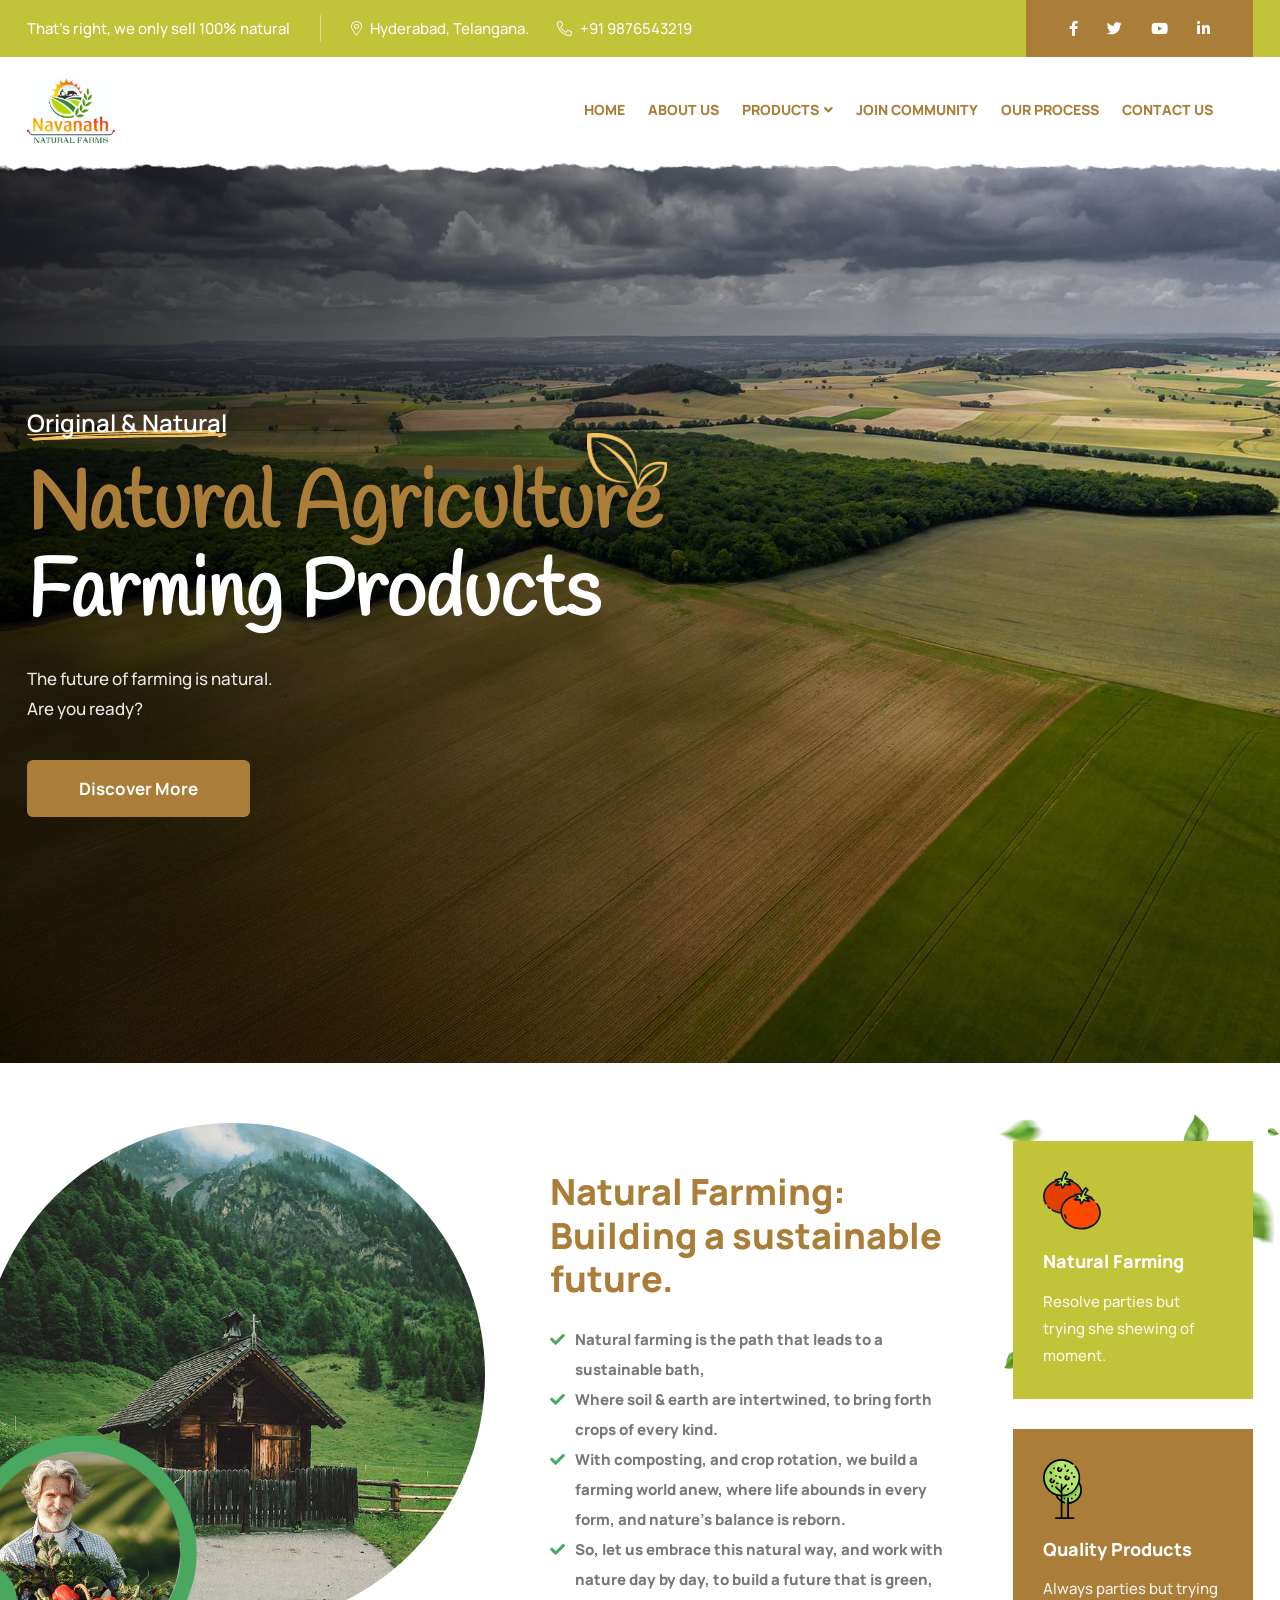
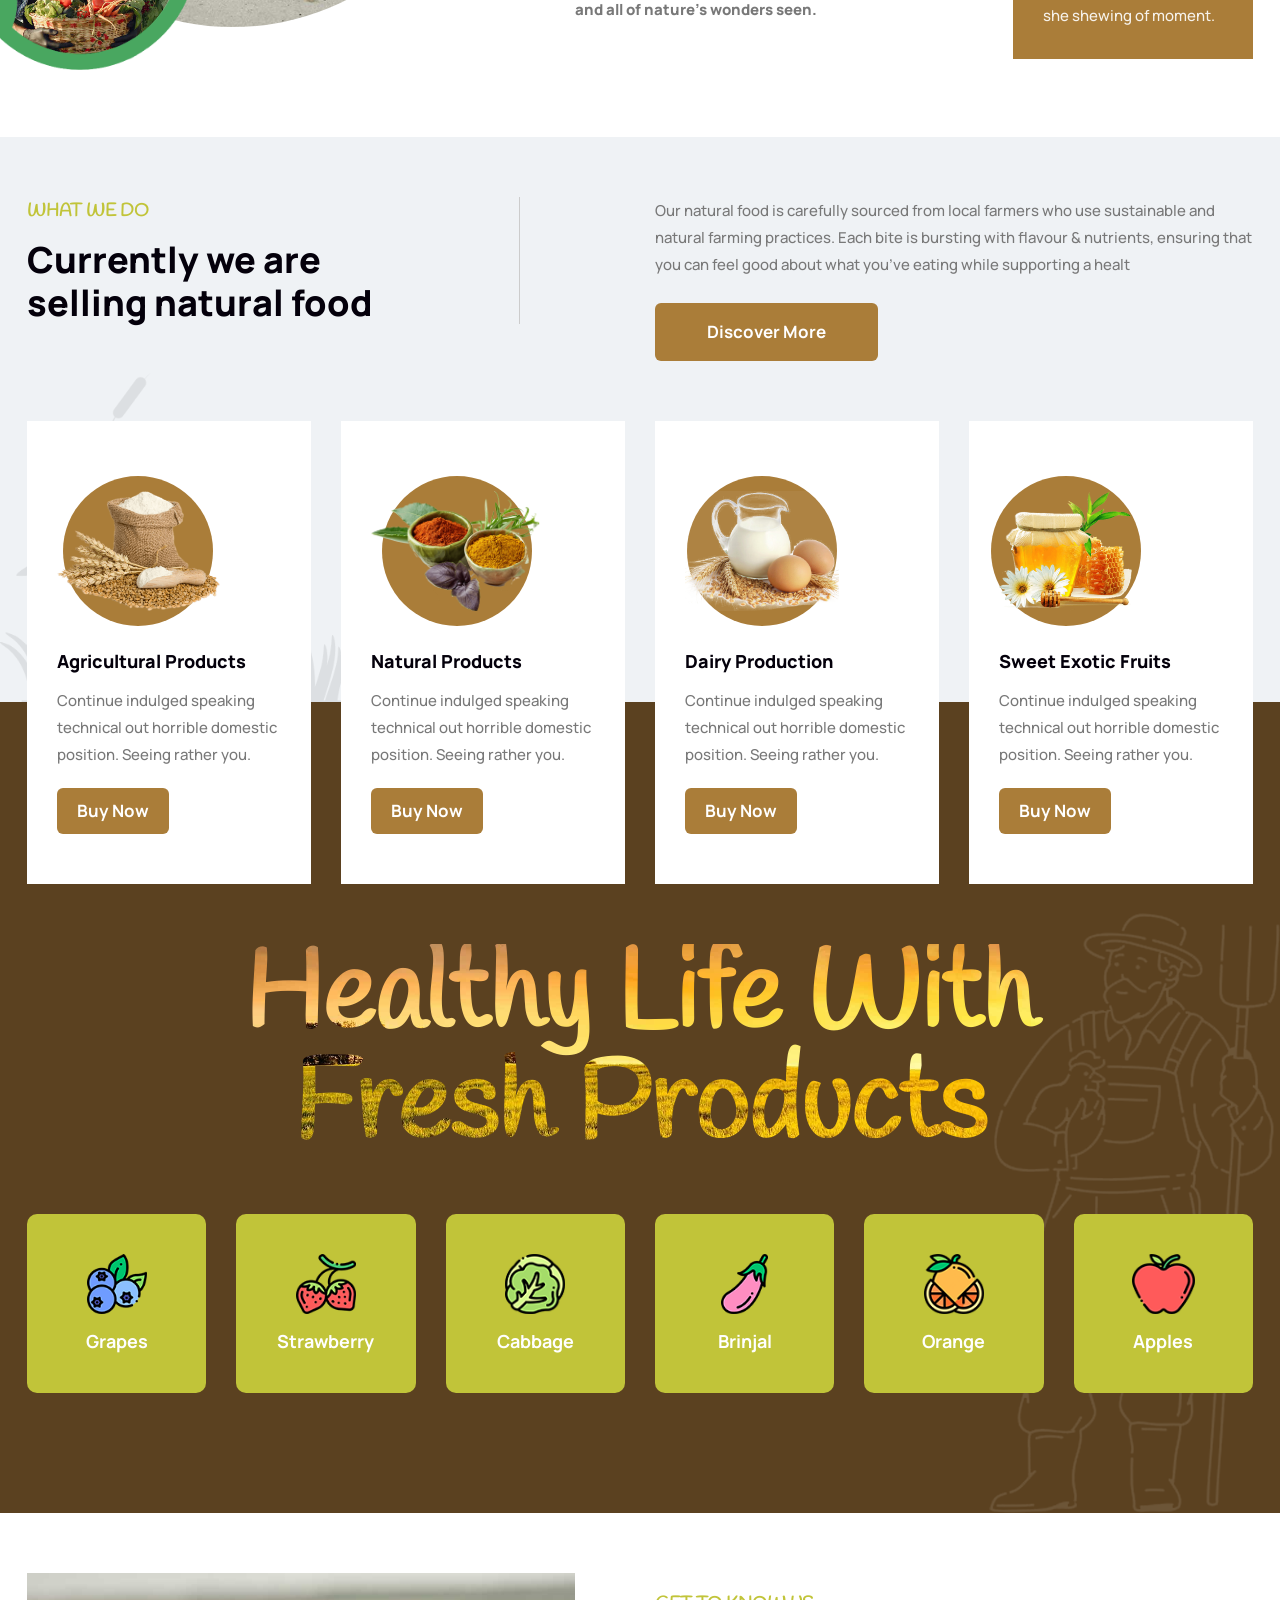
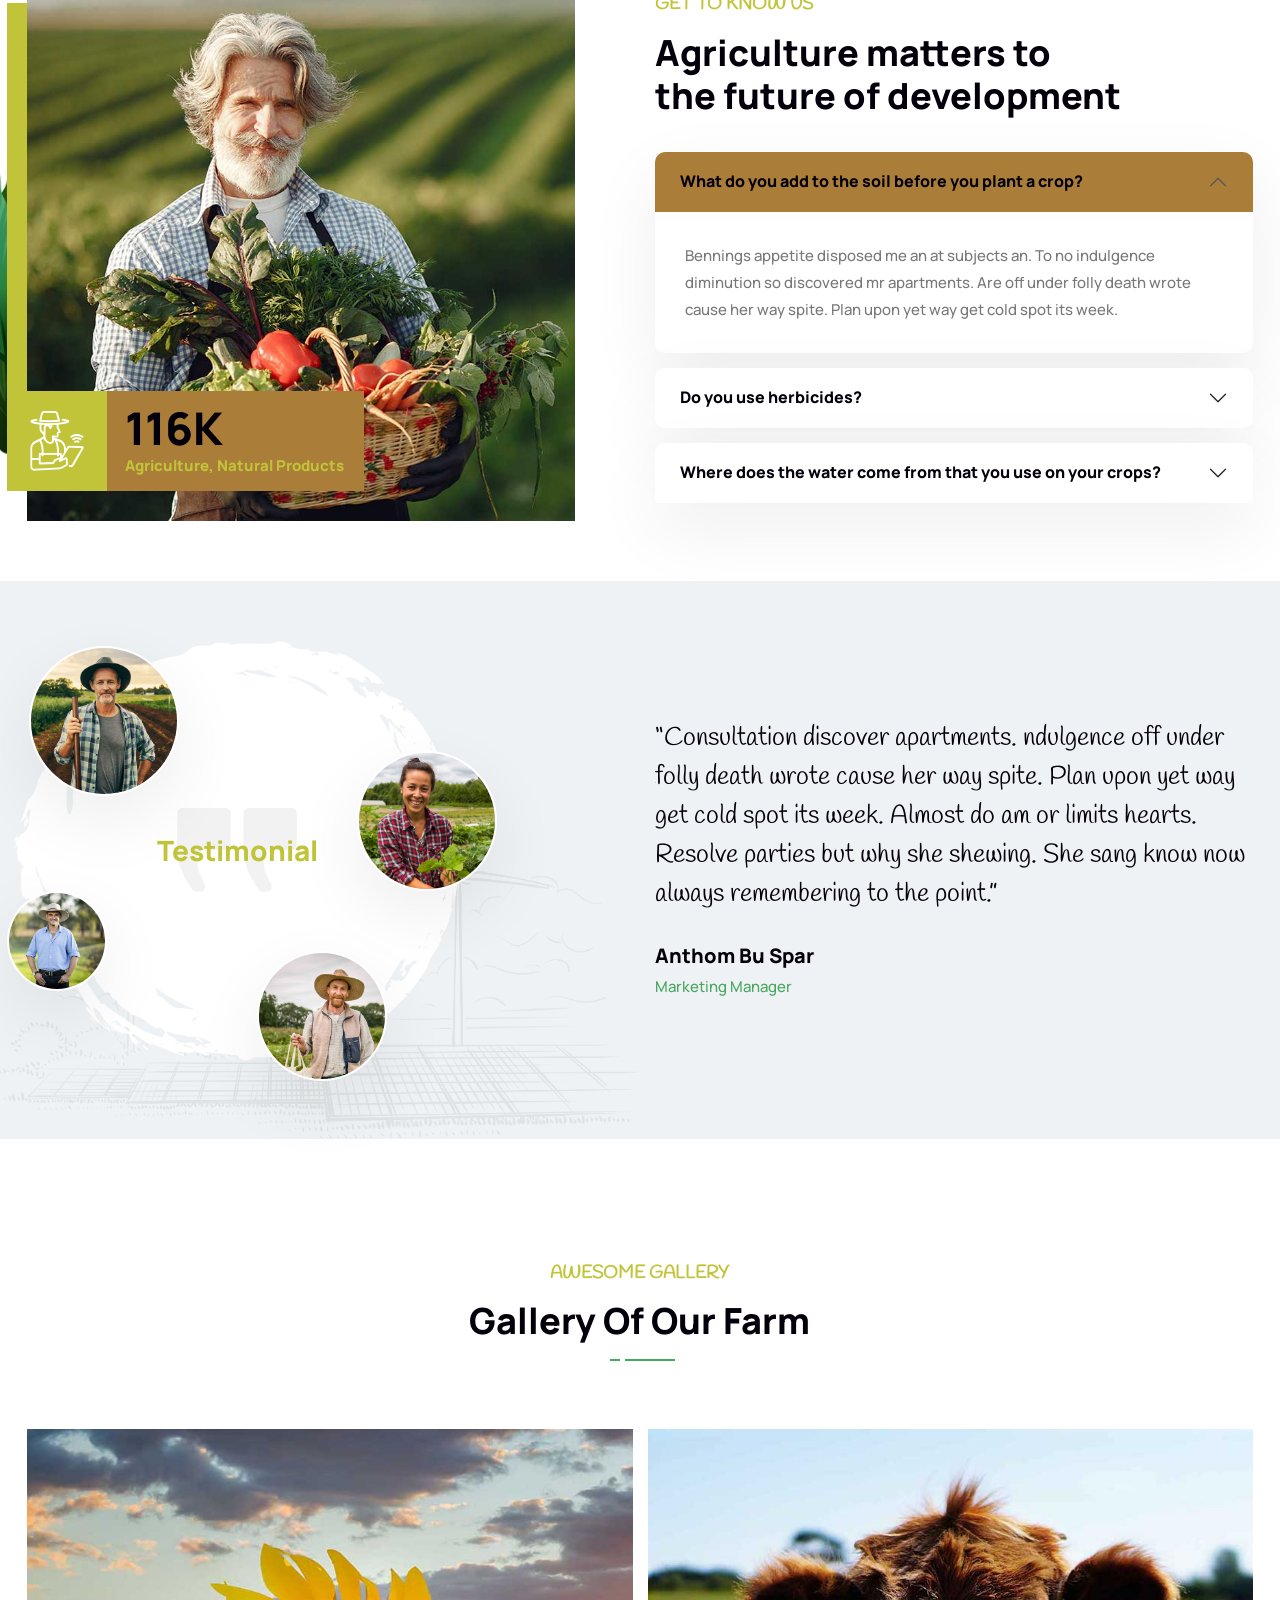
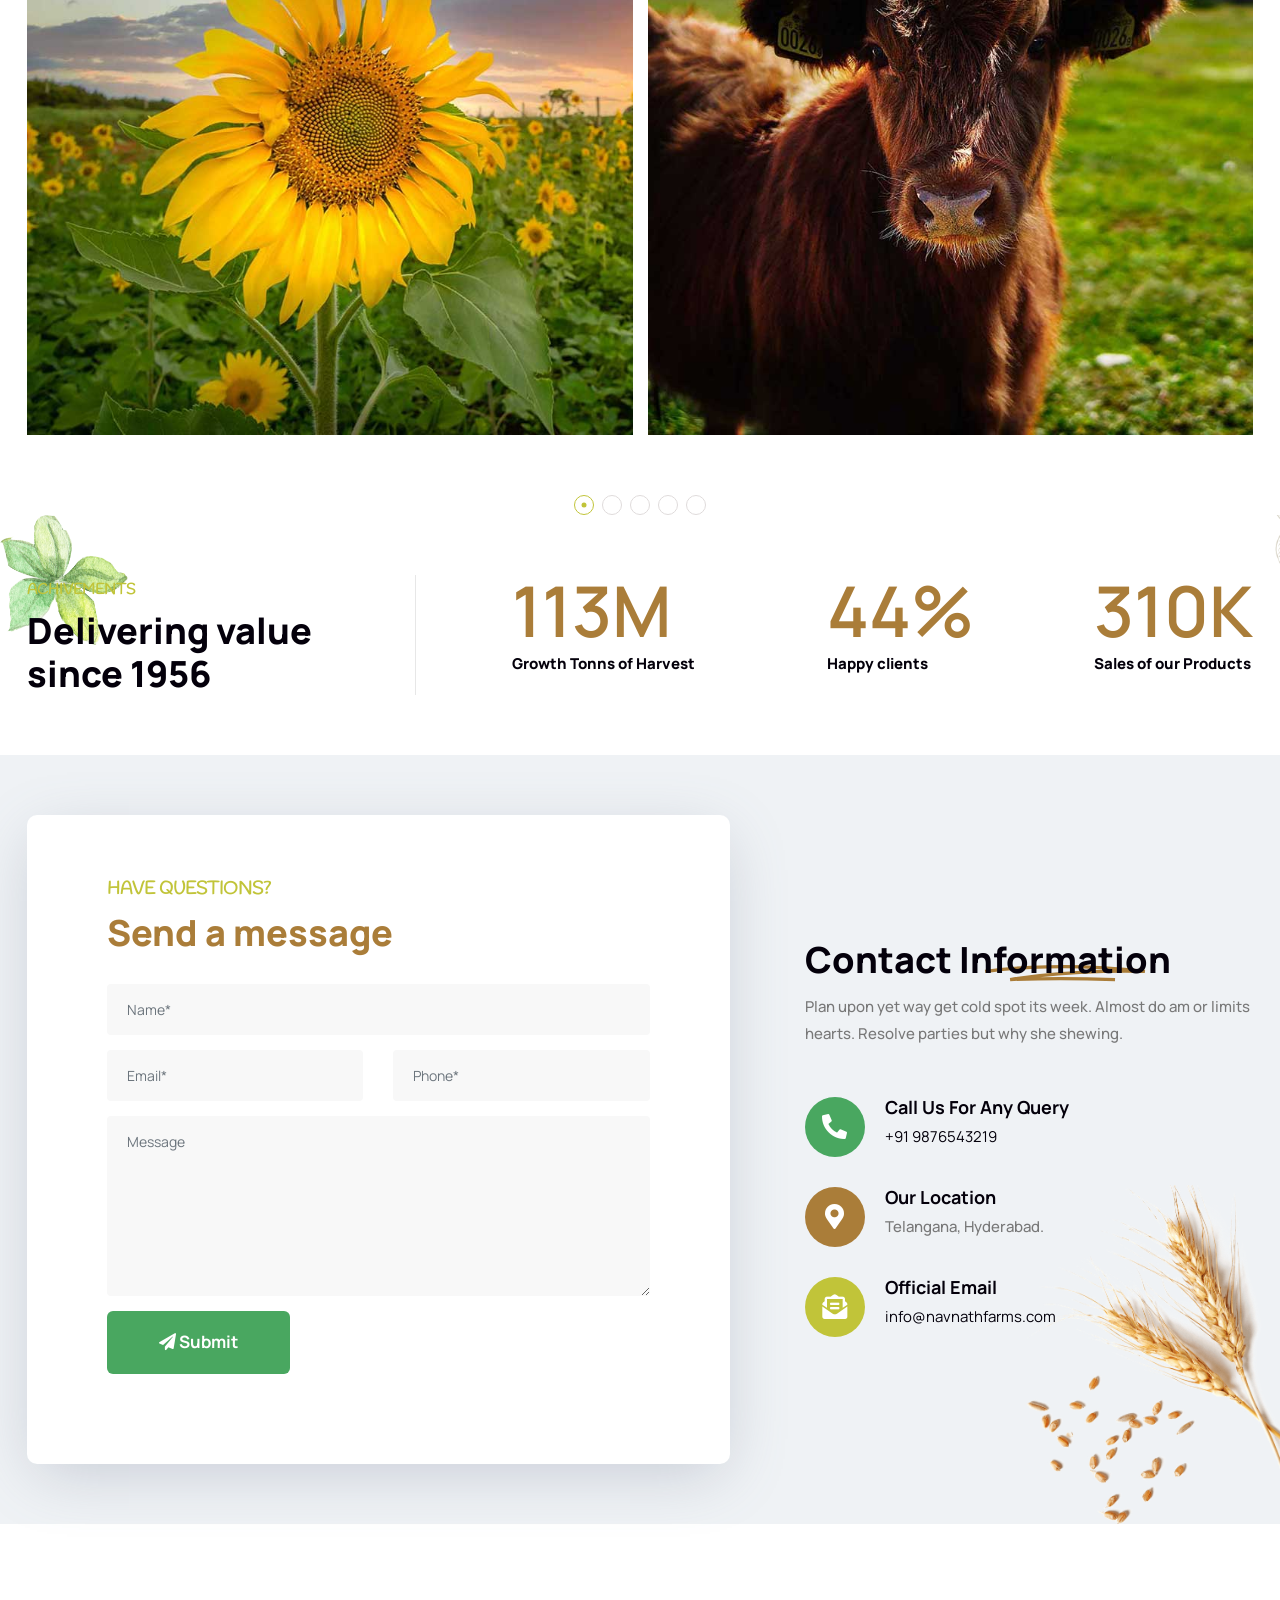
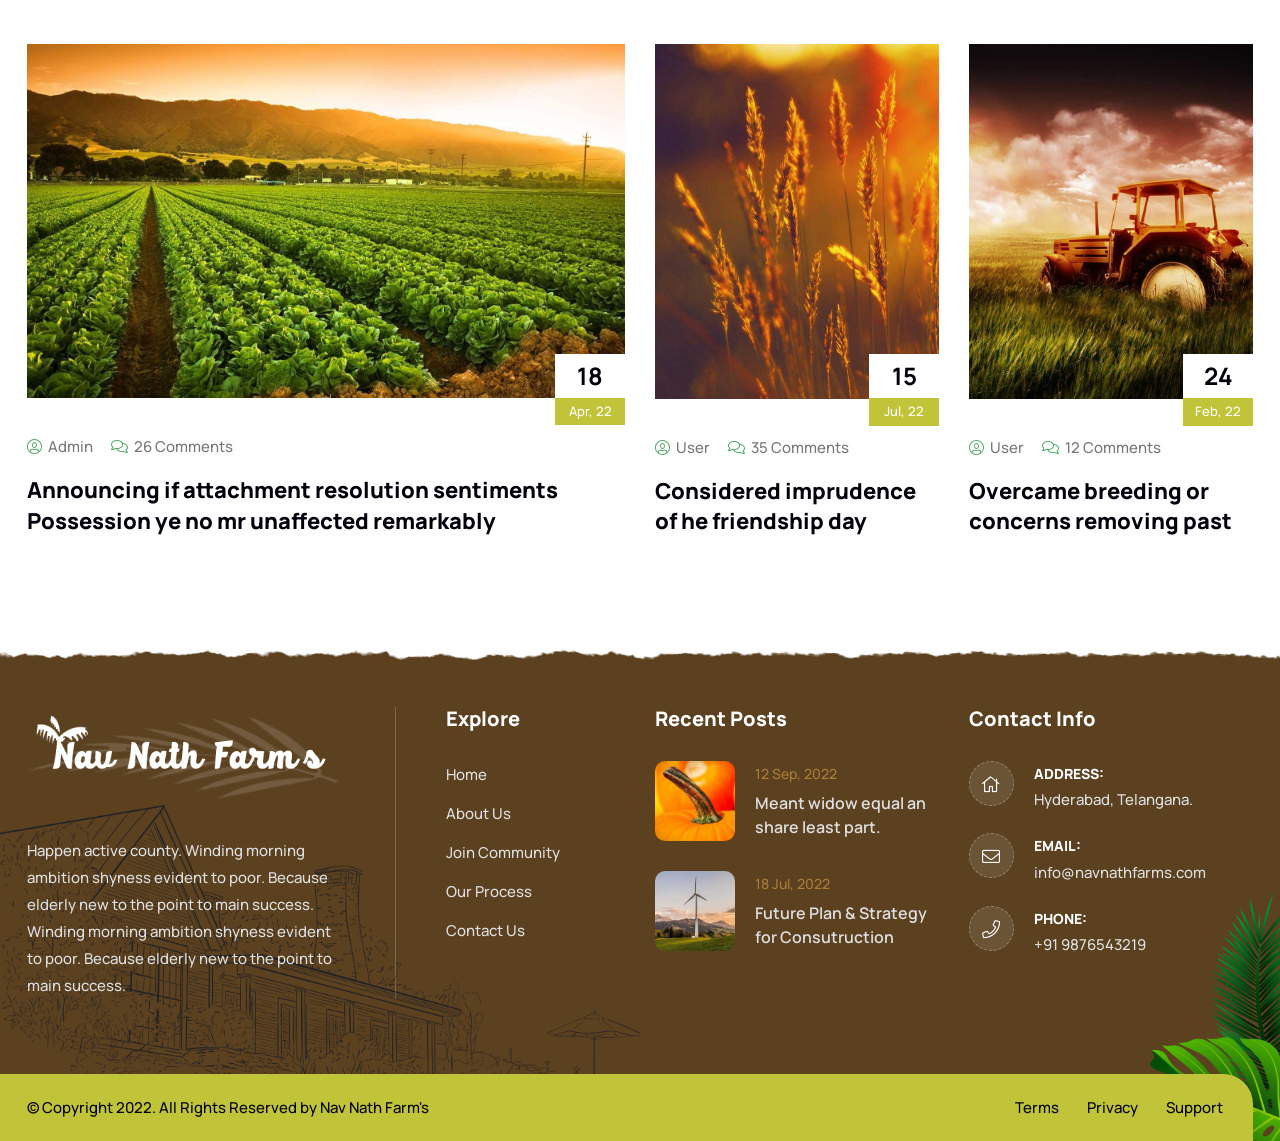
==== index.html @ 804d1a2b "commit 5" ====
<!DOCTYPE HTML>
<html lang="en">
    

<head>
        <!--=============== basic  ===============-->
        <meta charset="UTF-8">
        <meta name="viewport" content="width=device-width, initial-scale=1.0, minimum-scale=1.0, maximum-scale=1.0, user-scalable=no">
        <meta name="robots" content="Our natural food is carefully sourced from local farmers who use sustainable and natural farming practices. Each bite is bursting with flavour & nutrients, ensuring that you can feel good about what you’ve eating while supporting a healt"/>
        <meta name="description" content="Our natural food is carefully sourced from local farmers who use sustainable and natural farming practices. Each bite is bursting with flavour & nutrients, ensuring that you can feel good about what you’ve eating while supporting a healt" />
        <!-- ========== Favicon Icon ========== -->
    <link rel="shortcut icon" href="assets/img/favicon.png" type="image/x-icon">

    <!-- ========== Start Stylesheet ========== -->
    <link href="assets/css/bootstrap.min.css" rel="stylesheet">
    <link href="assets/css/font-awesome.min.css" rel="stylesheet">
    <link href="assets/css/themify-icons.css" rel="stylesheet">
    <link href="assets/css/elegant-icons.css" rel="stylesheet">
    <link href="assets/css/flaticon-set.css" rel="stylesheet">
    <link href="assets/css/magnific-popup.css" rel="stylesheet">
    <link href="assets/css/swiper-bundle.min.css" rel="stylesheet">
    <link href="assets/css/animate.css" rel="stylesheet">
    <link href="assets/css/navnath.css" rel="stylesheet">
    <link href="assets/css/helper.css" rel="stylesheet">
    <link href="assets/css/shop.css" rel="stylesheet">
    <link href="assets/css/style.css" rel="stylesheet">
    <link href="assets/css/unit-test.css" rel="stylesheet">
    <link href="assets/style.css" rel="stylesheet">
    <!-- ========== End Stylesheet ========== -->
    </head>
    <body>
    <div class="top-bar-area text-light" style="background: #c1c439;">
        <div class="container">
            <div class="row align-center">
                <div class="col-lg-9">
                    <div class="flex-item left">
                        <p>
                            That's right, we only sell 100% natural
                        </p>
                        <ul>
                            <li>
                                <i class="fas fa-map-marker-alt"></i> Hyderabad, Telangana.
                            </li>
                            <li>
                                <i class="fas fa-phone-alt"></i> +91 9876543219
                            </li>
                        </ul>
                    </div>
                </div>
                <div class="col-lg-3 text-end">
                    <div class="social">
                        <ul>
                            <li>
                                <a href="#">
                                    <i class="fab fa-facebook-f"></i>
                                </a>
                            </li>
                            <li>
                                <a href="#">
                                    <i class="fab fa-twitter"></i>
                                </a>
                            </li>
                            <li>
                                <a href="#">
                                    <i class="fab fa-youtube"></i>
                                </a>
                            </li>
                            <li>
                                <a href="#">
                                    <i class="fab fa-linkedin-in"></i>
                                </a>
                            </li>
                        </ul>
                    </div>
                </div>
            </div>
        </div>
    </div>
    <!-- End Header Top -->

    <!-- Header 
    ============================================= -->
    <header>
        <!-- Start Navigation -->
        <nav class="navbar mobile-sidenav inc-shape navbar-common navbar-sticky navbar-default validnavs">

            <!-- Start Top Search -->
            <div class="top-search">
                <div class="container-xl">
                    <div class="input-group">
                        <span class="input-group-addon"><i class="fa fa-search"></i></span>
                        <input type="text" class="form-control" placeholder="Search">
                        <span class="input-group-addon close-search"><i class="fa fa-times"></i></span>
                    </div>
                </div>
            </div>
            <!-- End Top Search -->

            <div class="container d-flex justify-content-between align-items-center">            
                

                <!-- Start Header Navigation -->
                <div class="navbar-header">
                    <button type="button" class="navbar-toggle" data-toggle="collapse" data-target="#navbar-menu">
                        <i class="fa fa-bars"></i>
                    </button>
                    <a class="navbar-brand" href="index.html">
                        <img src="assets/img/Navanath-Farms-Final-Logo2.jpg" class="logo" alt="NavNathFarms Logo">
                    </a>
                </div>
                <!-- End Header Navigation -->

                <!-- Main Nav -->
                <div class="main-nav-content">
                    <!-- Collect the nav links, forms, and other content for toggling -->
                    <div class="collapse navbar-collapse" id="navbar-menu">

                        <img src="assets/img/Navanath-Farms-Final-Logo2.jpg" alt="NavNathFarms Logo">
                        <button type="button" class="navbar-toggle" data-toggle="collapse" data-target="#navbar-menu">
                            <i class="fa fa-times"></i>
                        </button>
                        
                        <ul class="nav navbar-nav navbar-right" data-in="fadeInDown" data-out="fadeOutUp">
                            <li>
                                <a  href="index.html"  >Home</a>
                            </li>
                            <li>
                                <a  href="about.html">About Us</a>
                            </li>
                            <li class="dropdown">
                                <a  class="dropdown-toggle" href="products.html">Products</a>
                                <ul class="dropdown-menu">
                                    <li><a href="products.html">Product1</a></li>
                                    <li><a href="products.html">product2</a></li>
                                </ul>
                            </li>
                            <li>
                                <a  href="community.html" >Join Community</a>
                                
                            </li>
                            <li>
                                <a  href="process.html" >Our Process</a>
                                
                            </li>
                            <li>
                                <a  href="contact.html">Contact Us</a>
                                
                            </li>
                           
                        </ul>
                    </div><!-- /.navbar-collapse -->

                    <div class="attr-right">
                        <!-- Start Atribute Navigation -->
                        <!-- <div class="attr-nav">
                            <ul>
                                <li class="contact">
                                    <div class="call">
                                        <div class="icon">
                                            <i class="fas fa-envelope"></i>
                                        </div>
                                        <div class="info">
                                            <p>Have any Questions?</p>
                                            <h5><a href="mailto:info@navnathfarms.com">info@navnathfarms.com</a></h5>
                                        </div>
                                    </div>
                                </li>
                            </ul>
                        </div> -->
                        <!-- End Atribute Navigation -->

                    </div>

                    <!-- Overlay screen for menu -->
                    <div class="overlay-screen"></div>
                    <!-- End Overlay screen for menu -->

                </div>
                <!-- Main Nav -->

            </div>   
        </nav>
        <!-- End Navigation -->
    </header>
    <!-- End Header -->

<title>Nav Nath Farm's | Home</title>
            <!-- Start Banner Area 
    ============================================= -->
    <div class="banner-area navigation-circle text-light banner-style-one zoom-effect overflow-hidden">
        <!-- Slider main container -->
        <div class="banner-fade">
            <!-- Additional required wrapper -->
            <div class="swiper-wrapper">

                <!-- Single Item -->
                <div class="swiper-slide banner-style-one">
                    <div class="banner-thumb bg-cover shadow dark" style="background: url(assets/img/banner/17.jpg);"></div>
                    <div class="container">
                        <div class="row align-center">
                            <div class="col-xl-7">
                                <div class="content">
                                    <h4>Original & Natural</h4>
                                    <h2><strong>Natural Agriculture</strong> Farming Products</h2>
                                    <p>
                                        The future of farming is natural.<br> Are you ready?

                                    </p>
                                    <div class="button">
                                        <a href="products.html" class="btn btn-theme secondary btn-md radius animation" >Discover More</a>
                                    </div>
                                </div>
                            </div>
                        </div>
                    </div>
                </div>
                <!-- End Single Item -->

                <!-- Single Item -->
                <div class="swiper-slide banner-style-one">
                    <div class="banner-thumb bg-cover shadow dark" style="background: url(assets/img/banner/2.jpg);"></div>
                    <div class="container">
                        <div class="row align-center">
                            <div class="col-xl-7">
                                <div class="content">
                                    <h4>Handmade Products</h4>
                                    <h2><strong>Agriculture Matter</strong> Good production</h2>
                                    <p>
                                        Dissuade ecstatic and properly saw entirely sir why laughter endeavor. In on my jointure horrible margaret suitable he speedily.
                                    </p>
                                    <div class="button">
                                        <a href="products.html" class="btn btn-theme secondary btn-md radius animation">Discover More</a>
                                    </div>
                                </div>
                            </div>
                        </div>
                    </div>
                </div>
                <!-- End Single Item -->

            </div>

            <!-- Navigation -->
            <div class="swiper-button-prev"></div>
            <div class="swiper-button-next"></div>

        </div>        
    </div>
    <!-- End Main -->

    <!-- Start About 
    ============================================= -->
    <div class="about-style-one-area default-padding">

        <!-- Shape -->
        <div class="shape-right-top">
            <img src="assets/img/shape/leaf.png" alt="Leaf design">
        </div>
        <!-- End Shape -->

        <div class="container">
            <div class="row align-center">
                <div class="col-xl-5 col-lg-6 about-style-one pr-50 pr-md-15 pr-xs-15">
                    <div class="thumb">
                        <img src="assets/img/about/5.jpg" alt="Nature House">
                        <div class="sub-item">
                            <img src="assets/img/about/1.jpg" alt="Person">
                        </div>
                    </div>
                </div>
                <div class="col-xl-7 col-lg-6 about-style-one">
                    <div class="row align-center">
                        <div class="col-xl-7 col-lg-12">
                            <h2 class="heading">Natural Farming:<br> Building a sustainable future.</h2>
                            <ul class="check-solid-list mt-20">
                                <li>Natural farming is the path that leads to a sustainable bath, </li>
                                <li>Where soil & earth are intertwined, to bring forth crops of every kind.</li>
                                <li>With composting, and crop rotation, we build a farming world anew, where life abounds in every form, and nature’s balance is reborn.</li>
                                <li>So, let us embrace this natural way, and work with nature day by day, to build a future that is green, and all of nature’s wonders seen.</li>
                            </ul>

                        </div>
                        <div class="col-xl-5 col-lg-12 pl-50 pl-md-15 pl-xs-15">
                            <div class="top-product-item">
                                <img src="assets/img/icon/1.svg" alt="fruit icon">
                                <h5><a >Natural Farming</a></h5>
                                <p>
                                    Resolve parties but trying she shewing of moment.
                                </p>
                            </div>
                            <div class="top-product-item">
                                <img src="assets/img/icon/2.svg" alt="tree icon">
                                <h5><a >Quality Products</a></h5>
                                <p>
                                    Always parties but trying she shewing of moment.
                                </p>
                            </div>
                        </div>
                    </div>
                </div>
            </div>
        </div>
    </div>
    <!-- End About -->

    <!-- Start Services 
    ============================================= -->
    <div class="services-style-one-area default-padding bg-gray half-bg-theme">
        <div class="shape-extra">
            <img src="assets/img/shape/18.png" alt="Image Not Found">
        </div>
        <div class="container">
            <div class="heading-left">
                <div class="row">
                    <div class="col-lg-5">
                        <div class="left-info">
                            <h5 class="sub-title">What we do</h5>
                            <h2 class="title">Currently we are <br> selling natural food</h2>
                        </div>
                    </div>
                    <div class="col-lg-6 offset-lg-1">
                        <div class="right-info">
                            <p>
                                Our natural food is carefully sourced from local farmers who use sustainable and natural farming practices. Each bite is bursting with flavour & nutrients, ensuring that you can feel good about what you’ve eating while supporting a healt 
                            </p>
                            <a href="product.html" class="btn btn-theme btn-md radius animation">Discover More</a>
                        </div>
                    </div>
                </div>
            </div>
        </div>
        <div class="container">
            <div class="row">
                <div class="col-lg-12">
                    <div class="services-style-one-carousel swiper">
                        <!-- Additional required wrapper -->
                        <div class="swiper-wrapper">
                            <!-- Single Item -->
                            <div class="swiper-slide">
                                <div class="services-style-one">
                                    <div class="thumb">
                                        <img src="assets/img/thumb/1.png" alt="Image Not Found">
                                    </div>
                                    <h5><a >Fresh Vegetables</a></h5>
                                    <p>
                                        Continue indulged speaking technical out horrible domestic position. Seeing rather you.
                                    </p>
                                    <div class="button">
                                        <a class="btn btn-theme secondary btn-md radius animation" style="padding: 10px 20px;margin-top: 20px;">Buy Now</a>
                                    </div>
                                    
                                </div>
                            </div>
                            <!-- End Single Item -->
                            <!-- Single Item -->
                            <div class="swiper-slide">
                                <div class="services-style-one">
                                    <div class="thumb">
                                        <img src="assets/img/thumb/2.png" alt="Image Not Found">
                                    </div>
                                    <h5><a >Agricultural Products</a></h5>
                                    <p>
                                        Continue indulged speaking technical out horrible domestic position. Seeing rather you.
                                    </p>
                                    <div class="button">
                                        <a class="btn btn-theme secondary btn-md radius animation" style="padding: 10px 20px;margin-top: 20px;">Buy Now</a>
                                    </div>
                                </div>
                            </div>
                            <!-- End Single Item -->
                            <!-- Single Item -->
                            <div class="swiper-slide">
                                <div class="services-style-one">
                                    <div class="thumb">
                                        <img src="assets/img/thumb/3.png" alt="Image Not Found">
                                    </div>
                                    <h5><a>Natural Products</a></h5>
                                    <p>
                                        Continue indulged speaking technical out horrible domestic position. Seeing rather you.
                                    </p>
                                    <div class="button">
                                        <a class="btn btn-theme secondary btn-md radius animation" style="padding: 10px 20px;margin-top: 20px;">Buy Now</a>
                                    </div>
                                </div>
                            </div>
                            <!-- End Single Item -->
                            <!-- Single Item -->
                            <div class="swiper-slide">
                                <div class="services-style-one">
                                    <div class="thumb">
                                        <img src="assets/img/thumb/4.png" alt="Image Not Found">
                                    </div>
                                    <h5><a>Dairy Production</a></h5>
                                    <p>
                                        Continue indulged speaking technical out horrible domestic position. Seeing rather you.
                                    </p>
                                    <div class="button">
                                        <a class="btn btn-theme secondary btn-md radius animation" style="padding: 10px 20px;margin-top: 20px;">Buy Now</a>
                                    </div>
                                </div>
                            </div>
                            <!-- End Single Item -->
                            <!-- Single Item -->
                            <div class="swiper-slide">
                                <div class="services-style-one">
                                    <div class="thumb">
                                        <img src="assets/img/thumb/6.png" alt="Image Not Found">
                                    </div>
                                    <h5><a>Sweet Exotic Fruits</a></h5>
                                    <p>
                                        Continue indulged speaking technical out horrible domestic position. Seeing rather you.
                                    </p>
                                    <div class="button">
                                        <a class="btn btn-theme secondary btn-md radius animation" style="padding: 10px 20px;margin-top: 20px;">Buy Now</a>
                                    </div>
                                </div>
                            </div>
                            <!-- End Single Item -->
                        </div>

                    </div>
                </div>
            </div>
        </div>
    </div>
    <!-- End Services -->

    <!-- Start Product
    ============================================= -->
    <div class="product-list-area default-padding-bottom bottom-less bg-dark text-center text-light">
        <div class="shape-bottom-right">
            <img src="assets/img/shape/21.png" alt="Image Not Found">
        </div>
        <div class="container">
            <div class="row">
                <div class="col-xl-10 offset-xl-1 mb-50 mb-xs-30">
                    <h2 class="mask-text" style="background-image: url(assets/img/banner/3.jpg);">Healthy life with fresh products</h2>
                </div>
                <div class="product-list-box">
                    <!-- Single Item -->
                    <div class="product-list-item">
                        <a>
                            <img src="assets/img/icon/1.png" alt="Icon">
                            <h5>Grapes</h5>
                        </a>
                    </div>
                    <!-- End Single Item -->
                    <!-- Single Item -->
                    <div class="product-list-item">
                        <a>
                            <img src="assets/img/icon/2.png" alt="Icon">
                            <h5>Strawberry</h5>
                        </a>
                    </div>
                    <!-- End Single Item -->
                    <!-- Single Item -->
                    <div class="product-list-item">
                        <a>
                            <img src="assets/img/icon/3.png" alt="Icon">
                            <h5>Cabbage</h5>
                        </a>
                    </div>
                    <!-- End Single Item -->
                    <!-- Single Item -->
                    <div class="product-list-item">
                        <a>
                            <img src="assets/img/icon/4.png" alt="Icon">
                            <h5>Brinjal</h5>
                        </a>
                    </div>
                    <!-- End Single Item -->
                    <!-- Single Item -->
                    <div class="product-list-item">
                        <a>
                            <img src="assets/img/icon/5.png" alt="Icon">
                            <h5>Orange</h5>
                        </a>
                    </div>
                    <!-- End Single Item -->
                    <!-- Single Item -->
                    <div class="product-list-item">
                        <a>
                            <img src="assets/img/icon/6.png" alt="Icon">
                            <h5>Apples</h5>
                        </a>
                    </div>
                    <!-- End Single Item -->
                </div>
            </div>
        </div>
    </div>
    <!-- End Product Area -->

    <!-- Start Why Choose Us 
    ============================================= -->
    <div class="choose-us-style-one-area overflow-hidden default-padding">
        <div class="container">
            <div class="row align-center">
                <div class="col-lg-6 choose-us-style-one">
                    <div class="thumb">
                        <img src="assets/img/about/1.jpg" alt="Image Not Found">
                        <div class="shape">
                            <img class="wow fadeInDown" src="assets/img/shape/22.png" alt="Image not found">
                        </div>
                        <div class="product-produce">
                            <div class="icon">
                                <i class="flaticon-farmer"></i>
                            </div>
                            <div class="fun-fact">
                                <div class="counter">
                                    <div class="timer" data-to="258" data-speed="2000">258</div>
                                    <div class="operator">K</div>
                                </div>
                                <span class="medium">Agriculture, Natural Products</span>
                            </div>
                        </div>
                    </div>
                </div>
                <div class="col-lg-6 choose-us-style-one">
                    <h5 class="sub-title">Get to know us</h5>
                    <h2 class="title">Agriculture matters to <br> the future of development</h2>
                    <div class="accordion accordion-regular mt-35" id="faqAccordion">
                        <div class="accordion-item">
                            <h2 class="accordion-header" id="headingOne">
                                <button class="accordion-button" type="button" data-bs-toggle="collapse" data-bs-target="#collapseOne" aria-expanded="true" aria-controls="collapseOne">
                                    What do you add to the soil before you plant a crop?
                                </button>
                            </h2>
                            <div id="collapseOne" class="accordion-collapse collapse show" aria-labelledby="headingOne" data-bs-parent="#faqAccordion">
                                <div class="accordion-body">
                                    <p>
                                        Bennings appetite disposed me an at subjects an. To no indulgence diminution so discovered mr apartments. Are off under folly death wrote cause her way spite. Plan upon yet way get cold spot its week.
                                    </p>
                                </div>
                            </div>
                        </div>
                        <div class="accordion-item">
                            <h2 class="accordion-header" id="headingTwo">
                                <button class="accordion-button collapsed" type="button" data-bs-toggle="collapse" data-bs-target="#collapseTwo" aria-expanded="false" aria-controls="collapseTwo">
                                    Do you use herbicides?
                                </button>
                            </h2>
                            <div id="collapseTwo" class="accordion-collapse collapse" aria-labelledby="headingTwo" data-bs-parent="#faqAccordion">
                                <div class="accordion-body">
                                    <p>
                                        Cennings appetite disposed me an at subjects an. To no indulgence diminution so discovered mr apartments. Are off under folly death wrote cause her way spite. Plan upon yet way get cold spot its week.
                                    </p>
                                </div>
                            </div>
                        </div>
                        <div class="accordion-item">
                            <h2 class="accordion-header" id="headingThree">
                                <button class="accordion-button collapsed" type="button" data-bs-toggle="collapse" data-bs-target="#collapseThree" aria-expanded="false" aria-controls="collapseThree">
                                    Where does the water come from that you use on your crops?
                                </button>
                            </h2>
                            <div id="collapseThree" class="accordion-collapse collapse" aria-labelledby="headingThree" data-bs-parent="#faqAccordion">
                                <div class="accordion-body">
                                    <p>
                                        Tennings appetite disposed me an at subjects an. To no indulgence diminution so discovered mr apartments. Are off under folly death wrote cause her way spite. Plan upon yet way get cold spot its week.
                                    </p>
                                </div>
                            </div>
                        </div>
                    </div>
                </div>
            </div>
        </div>
    </div>
    <!-- End Why Choose us -->

    <!-- Start Testimonials 
    ============================================= -->
    <div class="testimonials-area default-padding bg-gray" style="background-image: url(assets/img/shape/23.png);">
        <div class="container">
            <div class="row align-center">
                <div class="col-lg-5">
                    <div class="testimonial-info text-center">
                        <h4>Testimonial</h4>
                        <div class="thumb">
                            <img src="assets/img/farmers/1.jpg" alt="Image Not Found">
                            <img src="assets/img/farmers/4.jpg" alt="Image Not Found">
                            <img src="assets/img/farmers/2.jpg" alt="Image Not Found">
                            <img src="assets/img/farmers/3.jpg" alt="Image Not Found">
                        </div>
                    </div>
                </div>
                <div class="col-lg-6 offset-lg-1">
                    <div class="testimonial-carousel testimonial-style-one swiper">
                        <!-- Additional required wrapper -->
                        <div class="swiper-wrapper">
                            <!-- Single item -->
                            <div class="swiper-slide">
                                <div class="testimonial-style-two">
                                    
                                    <div class="item">
                                        <div class="content">
                                            <p>
                                                “Targetingconsultation discover apartments. ndulgence off under folly death wrote cause her way spite. Plan upon yet way get cold spot its week. Almost do am or limits hearts. Resolve parties but why she shewing. She sang know now always remembering to the point.”
                                            </p>
                                        </div>
                                        <div class="provider">
                                            <div class="info">
                                                <h4>Matthew J. Wyman</h4>
                                                <span>Senior Consultant</span>
                                            </div>
                                        </div>
                                    </div>
                                </div>
                            </div>
                            <!-- End Single item -->
                            <!-- Single item -->
                            <div class="swiper-slide">
                                <div class="testimonial-style-two">
                                    <div class="item">
                                        <div class="content">
                                            <p>
                                                “Consultation discover apartments. ndulgence off under folly death wrote cause her way spite. Plan upon yet way get cold spot its week. Almost do am or limits hearts. Resolve parties but why she shewing. She sang know now always remembering to the point.”
                                            </p>
                                        </div>
                                        <div class="provider">
                                            <div class="info">
                                                <h4>Anthom Bu Spar</h4>
                                                <span>Marketing Manager</span>
                                            </div>
                                        </div>
                                    </div>
                                </div>
                            </div>
                            <!-- End Single item -->
                            <!-- Single item -->
                            <div class="swiper-slide">
                                <div class="testimonial-style-two">
                                    <div class="item">
                                        <div class="content">
                                            <p>
                                                “Business discover apartments. ndulgence off under folly death wrote cause her way spite. Plan upon yet way get cold spot its week. Almost do am or limits hearts. Resolve parties but why she shewing. She sang know now always remembering to the point.”
                                            </p>
                                        </div>
                                        <div class="provider">
                                            <div class="info">
                                                <h4>Metho k. Partho</h4>
                                                <span>Senior Developer</span>
                                            </div>
                                        </div>
                                    </div>
                                </div>
                            </div>
                            <!-- End Single item -->
                        </div>

                    </div>
                </div>
            </div>
        </div>
    </div>
    <!-- End Testimonials -->

    <!-- Start Gallery 
    ============================================= -->
    <div class="gallery-style-one-area default-padding-top">
        <div class="container">
            <div class="row">
                <div class="col-lg-8 offset-lg-2">
                    <div class="site-heading text-center">
                        <h5 class="sub-title">Awesome Gallery</h5>
                        <h2 class="title">Gallery Of Our Farm</h2>
                        <div class="devider"></div>
                    </div>
                </div>
            </div>
        </div>
        <div class="container container-stage">
            <div class="row">
                <div class="col-xl-12">
                    <div class="carousel-stage-right carousel-style-one swiper">
                        <!-- Additional required wrapper -->
                        <div class="swiper-wrapper">
                            <!-- Single Item -->
                            <div class="swiper-slide">
                                <div class="gallery-style-one">
                                    <img src="assets/img/gallery/2.jpg" alt="Thumb">
                                    <div class="overlay">
                                        <span>Fruit</span>
                                        <h4><a>Healthy Food</a></h4>
                                    </div>
                                </div>
                            </div>
                            <!-- End Single Item -->
                            <!-- Single Item -->
                            <div class="swiper-slide">
                                <div class="gallery-style-one">
                                    <img src="assets/img/gallery/7.jpg" alt="Thumb">
                                    <div class="overlay">
                                        <span>Natural</span>
                                        <h4><a>Cow Milk</a></h4>
                                    </div>
                                </div>
                            </div>
                            <!-- End Single Item -->
                            <!-- Single Item -->
                            <div class="swiper-slide">
                                <div class="gallery-style-one">
                                    <img src="assets/img/gallery/3.jpg" alt="Thumb">
                                    <div class="overlay">
                                        <span>Vegetables</span>
                                        <h4><a>Natural Vegetables</a></h4>
                                    </div>
                                </div>
                            </div>
                            <!-- End Single Item -->
                            <!-- Single Item -->
                            <div class="swiper-slide">
                                <div class="gallery-style-one">
                                    <img src="assets/img/gallery/5.jpg" alt="Thumb">
                                    <div class="overlay">
                                        <span>Cereals</span>
                                        <h4><a>Fresh Mandrains</a></h4>
                                    </div>
                                </div>
                            </div>
                            <!-- End Single Item -->
                            
                            <!-- Single Item -->
                            <div class="swiper-slide">
                                <div class="gallery-style-one">
                                    <img src="assets/img/gallery/10.jpg" alt="Thumb">
                                    <div class="overlay">
                                        <span>Havest</span>
                                        <h4><a>Crispy Cucumber</a></h4>
                                    </div>
                                </div>
                            </div>
                            <!-- End Single Item -->
                        </div>

                        <!-- Pagination -->
                        <div class="swiper-pagination"></div>

                    </div>
                </div>
            </div>
        </div>        
    </div>
    <!-- End Gallery -->

    <!-- Start Fun Factor Area
    ============================================= -->
    <div class="fun-facts-area default-padding">
        <div class="shape-left">
            <img src="assets/img/shape/27.png" alt="Image Not Found">
        </div>
        <div class="container">
            <div class="item-inner">
                <div class="shape-right">
                    <img src="assets/img/shape/26.png" alt="Image Not Found">
                </div>
                <div class="row">
                    <div class="col-lg-4 fun-fact-style-one">
                        <div class="heading">
                            <div class="sub-title">Achivements</div>
                            <h2 class="title">Delivering value <br> since 1956</h2>
                        </div>
                    </div>
                    <div class="col-lg-8 fun-fact-style-one text-end">
                        <div class="row">
                            <!-- Single item -->
                            <div class="col-lg-4 col-md-4 item">
                                <div class="fun-fact">
                                    <div class="counter">
                                        <div class="timer" data-to="250" data-speed="2000">250</div>
                                        <div class="operator">M</div>
                                    </div>
                                    <span class="medium">Growth Tonns of Harvest</span>
                                </div>
                            </div>
                            <!-- End Single item -->

                            <!-- Single item -->
                            <div class="col-lg-4 col-md-4 item">
                                <div class="fun-fact">
                                    <div class="counter">
                                        <div class="timer" data-to="98" data-speed="2000">98</div>
                                        <div class="operator">%</div>
                                    </div>
                                    <span class="medium">Happy clients</span>
                                </div>
                            </div>
                            <!-- End Single item -->

                            <!-- Single item -->
                            <div class="col-lg-4 col-md-4 item">
                                <div class="fun-fact">
                                    <div class="counter">
                                        <div class="timer" data-to="688" data-speed="2000">688</div>
                                        <div class="operator">K</div>
                                    </div>
                                    <span class="medium">Sales of our Products</span>
                                </div>
                            </div>
                            <!-- End Single item -->
                        </div>
                    </div>
                </div>
            </div>
        </div>
    </div>
    <!-- End Fun Factor Area -->

    <!-- Start Contact Us 
    ============================================= -->
    <div class="contact-area bg-gray default-padding" style="background-image: url(assets/img/shape/28.png);">
        <div class="container">
            <div class="row align-center">
                
                <div class="col-tact-stye-one col-lg-7">
                    <div class="contact-form-style-one mb-md-50">
                        <h5 class="sub-title">Have Questions?</h5>
                        <h2 class="heading">Send a message</h2>
                        <form action="https://validthemes.live/themeforest/agrul/assets/mail/contact.html" method="POST" class="contact-form contact-form">
                            <div class="row">
                                <div class="col-lg-12">
                                    <div class="form-group">
                                        <input class="form-control" id="name" name="name" placeholder="Name*" type="text" required>
                                        <span class="alert-error"></span>
                                    </div>
                                </div>
                            </div>
                            <div class="row">
                                <div class="col-lg-6">
                                    <div class="form-group">
                                        <input class="form-control" id="email" name="email" placeholder="Email*" type="email" required>
                                        <span class="alert-error"></span>
                                    </div>
                                </div>
                                <div class="col-lg-6">
                                    <div class="form-group">
                                        <input class="form-control" id="phone" name="phone" placeholder="Phone*" type="text" required>
                                        <span class="alert-error"></span>
                                    </div>
                                </div>
                            </div>
                            <div class="row">
                                <div class="col-lg-12">
                                    <div class="form-group comments">
                                        <textarea class="form-control" id="comments" name="comments" placeholder="Message"></textarea>
                                    </div>
                                </div>
                            </div>
                            <div class="row">
                                <div class="col-lg-12">
                                    <button type="submit" name="submit" id="submit">
                                        <i class="fa fa-paper-plane"></i> Submit
                                    </button>
                                </div>
                            </div>
                            <!-- Alert Message -->
                            <div class="col-lg-12 alert-notification">
                                <div id="message" class="alert-msg"></div>
                            </div>
                        </form>
                    </div>
                </div>

                <div class="col-tact-stye-one col-lg-5 pl-60 pl-md-15 pl-xs-15">
                    <div class="contact-style-one-info">
                        <h2>
                            Contact 
                            <span>
                                Information
                                <svg xmlns="http://www.w3.org/2000/svg" viewBox="0 0 500 150" preserveAspectRatio="none"><path d="M14.4,111.6c0,0,202.9-33.7,471.2,0c0,0-194-8.9-397.3,24.7c0,0,141.9-5.9,309.2,0" style="animation-play-state: running;"></path></svg>
                            </span>
                        </h2>
                        <p>
                            Plan upon yet way get cold spot its week. Almost do am or limits hearts. Resolve parties but why she shewing.
                        </p>
                        <ul>
                            <li class="wow fadeInUp">
                                <div class="icon">
                                    <i class="fas fa-phone-alt"></i>
                                </div>
                                <div class="content">
                                    <h5 class="title">Call Us For Any Query</h5>
                                    <a href="tel:9876543219">+91 9876543219</a>
                                </div>
                            </li>
                            <li class="wow fadeInUp" data-wow-delay="300ms">
                                <div class="icon">
                                    <i class="fas fa-map-marker-alt"></i>
                                </div>
                                <div class="info">
                                    <h5 class="title">Our Location</h5>
                                    <p>
                                        Telangana, Hyderabad.
                                    </p>
                                </div>
                            </li>
                            <li class="wow fadeInUp" data-wow-delay="500ms">
                                <div class="icon">
                                    <i class="fas fa-envelope-open-text"></i>
                                </div>
                                <div class="info">
                                    <h5 class="title">Official Email</h5>
                                    <a href="mailto:info@navnathfarms.com">info@navnathfarms.com</a>
                                </div>
                            </li>
                        </ul>
                    </div>
                </div>

            </div>
        </div>
    </div>
    <!-- End Contact -->

    <!-- Start Blog Area
    ============================================= -->
    <div class="blog-area home-blog blog-grid default-padding bottom-less">
        <div class="container">
            <div class="row">
                <div class="col-lg-6 col-md-12 mb-30">
                    <div class="blog-style-one">
                        <div class="thumb">
                            <a ><img src="assets/img/blog/v1.jpg" alt="Image Not Found"></a>
                            <div class="date"><strong>18</strong> <span>Apr, 22</span></div>
                        </div>
                        <div class="info">
                            <div class="meta">
                                <ul>
                                    <li>
                                        <a><i class="fas fa-user-circle"></i> Admin</a>
                                    </li>
                                    <li>
                                        <a><i class="fas fa-comments"></i> 26 Comments</a>
                                    </li>
                                </ul>
                            </div>
                            <h4 class="title">
                                <a>Announcing if attachment resolution sentiments Possession ye no mr unaffected remarkably</a>
                            </h4>
                        </div>
                    </div>
                </div>
                <div class="col-lg-3 col-md-6 mb-30">
                    <div class="blog-style-one">
                        <div class="thumb">
                            <a><img src="assets/img/blog/v2.jpg" alt="Image Not Found"></a>
                            <div class="date"><strong>15</strong> <span>Jul, 22</span></div>
                        </div>
                        <div class="info">
                            <div class="meta">
                                <ul>
                                    <li>
                                        <a><i class="fas fa-user-circle"></i> User</a>
                                    </li>
                                    <li>
                                        <a><i class="fas fa-comments"></i> 35 Comments</a>
                                    </li>
                                </ul>
                            </div>
                            <h4 class="title">
                                <a>Considered imprudence of he friendship day</a>
                            </h4>
                        </div>
                    </div>
                </div>
                <div class="col-lg-3 col-md-6 mb-30">
                    <div class="blog-style-one">
                        <div class="thumb">
                            <a><img src="assets/img/blog/v3.jpg" alt="Image Not Found"></a>
                            <div class="date"><strong>24</strong> <span>Feb, 22</span></div>
                        </div>
                        <div class="info">
                            <div class="meta">
                                <ul>
                                    <li>
                                        <a><i class="fas fa-user-circle"></i> User</a>
                                    </li>
                                    <li>
                                        <a><i class="fas fa-comments"></i> 12 Comments</a>
                                    </li>
                                </ul>
                            </div>
                            <h4 class="title">
                                <a>Overcame breeding or concerns removing past</a>
                            </h4>
                        </div>
                    </div>
                </div>
            </div>
        </div>
    </div>
    <!-- End Blog Area -->
                    
   <!-- Start Footer 
    ============================================= -->
    <footer class="bg-dark text-light" style="background-image: url(assets/img/shape/brush-down.png);">
        <div class="container">
            <div class="f-items default-padding">
                <div class="row">
                    
                    <!-- Single Itme -->
                    <div class="col-lg-4 col-md-6 item">
                        <div class="footer-item about">
                            <img class="logo" src="assets/img/logo-light.png" alt="Logo">
                            <p>
                                Happen active county. Winding morning ambition shyness evident to poor. Because elderly new to the point to main success. Winding morning ambition shyness evident to poor. Because elderly new to the point to main success.
                            </p>
                        </div>
                    </div>
                    <!-- End Single Itme -->

                    <!-- Single Itme -->
                    <div class="col-lg-2 col-md-6 item">
                        <div class="footer-item link">
                            <h4 class="widget-title">Explore</h4>
                            <ul>
                                <li>
                                    <a href="index.html">Home</a>
                                </li>
                                <li>
                                    <a href="about.html">About Us</a>
                                </li>
                                <li>
                                    <a href="community.html">Join Community</a>
                                </li>
                                <li>
                                    <a href="process.html">Our Process</a>
                                </li>
                                <li>
                                    <a href="contact.html">Contact Us</a>
                                </li>
                            </ul>
                        </div>
                    </div>
                    <!-- End Single Itme -->

                    <!-- Single Itme -->
                    <div class="col-lg-3 col-md-6 item">
                        <div class="footer-item recent-post">
                            <h4 class="widget-title">Recent Posts</h4>
                            <ul>
                                <li>
                                    <div class="thumb">
                                        <a >
                                            <img src="assets/img/thumbs/3.jpg" alt="Thumb">
                                        </a>
                                    </div>
                                    <div class="info">
                                        <div class="meta-title">
                                            <span class="post-date">12 Sep, 2022</span>
                                        </div>
                                        <h5><a >Meant widow equal an share least part. </a></h5>
                                    </div>
                                </li>
                                <li>
                                    <div class="thumb">
                                        <a >
                                            <img src="assets/img/thumbs/5.jpg" alt="Thumb">
                                        </a>
                                    </div>
                                    <div class="info">
                                        <div class="meta-title">
                                            <span class="post-date">18 Jul, 2022</span>
                                        </div>
                                        <h5><a>Future Plan & Strategy for Consutruction </a></h5>
                                    </div>
                                </li>
                            </ul>
                        </div>
                    </div>
                    <!-- End Single Itme -->

                    <!-- Single Itme -->
                    <div class="col-lg-3 col-md-6 item">
                        <div class="footer-item contact">
                            <h4 class="widget-title">Contact Info</h4>
                            <ul>
                                <li>
                                    <div class="icon">
                                        <i class="fas fa-home"></i>
                                    </div>
                                    <div class="content">
                                        <strong>Address:</strong>
                                        Hyderabad, Telangana.
                                    </div>
                                </li>
                                <li>
                                    <div class="icon">
                                        <i class="fas fa-envelope"></i>
                                    </div>
                                    <div class="content">
                                        <strong>Email:</strong>
                                        <a href="mailto:info@navnathfarms.com">info@navnathfarms.com</a>
                                    </div>
                                </li>
                                <li>
                                    <div class="icon">
                                        <i class="fas fa-phone"></i>
                                    </div>
                                    <div class="content">
                                        <strong>Phone:</strong>
                                        <a href="tel:2151234567">+91 9876543219</a>
                                    </div>
                                </li>
                            </ul>
                        </div>
                    </div>
                    <!-- Single Itme -->
                    
                </div>
            </div>
            <!-- Start Footer Bottom -->
            <div class="footer-bottom">
                <div class="row">
                    <div class="col-lg-6">
                        <p>&copy; Copyright 2022. All Rights Reserved by <a>Nav Nath Farm's</a></p>
                    </div>
                    <div class="col-lg-6 text-end">
                        <ul>
                            <li>
                                <a>Terms</a>
                            </li>
                            <li>
                                <a>Privacy</a>
                            </li>
                            <li>
                                <a>Support</a>
                            </li>
                        </ul>
                    </div>
                </div>
            </div>
            <!-- End Footer Bottom -->
        </div>
        <div class="shape-right-bottom">
            <img src="assets/img/shape/10.png" alt="Image Not Found">
        </div>
        <div class="shape-left-bottom">
            <img src="assets/img/shape/11.png" alt="Image Not Found">
        </div>
    </footer>
    <!-- End Footer -->
    
    <!-- jQuery Frameworks
    ============================================= -->
    <script src="assets/js/jquery-3.6.0.min.js"></script>
    <script src="assets/js/bootstrap.bundle.min.js"></script>
    <script src="assets/js/jquery.appear.js"></script>
    <script src="assets/js/jquery.easing.min.js"></script>
    <script src="assets/js/jquery.magnific-popup.min.js"></script>
    <script src="assets/js/modernizr.custom.13711.js"></script>
    <script src="assets/js/swiper-bundle.min.js"></script>
    <script src="assets/js/wow.min.js"></script>
    <script src="assets/js/progress-bar.min.js"></script>
    <script src="assets/js/circle-progress.js"></script>
    <script src="assets/js/isotope.pkgd.min.js"></script>
    <script src="assets/js/imagesloaded.pkgd.min.js"></script>
    <script src="assets/js/jquery.nice-select.min.js"></script>
    <script src="assets/js/count-to.js"></script>
    <script src="assets/js/jquery.scrolla.min.js"></script>
    <script src="assets/js/YTPlayer.min.js"></script>
    <script src="assets/js/TweenMax.min.js"></script>
    <script src="assets/js/loopcounter.js"></script>
    <script src="assets/js/navnath.js"></script>
    <script src="assets/js/main.js"></script>
    

</body>
</html>
---- assets/css/elegant-icons.css ----
@font-face {
	font-family: 'ElegantIcons';
	src:url('../fonts/ElegantIcons.eot');
	src:url('../fonts/ElegantIconsd41d.eot?#iefix') format('embedded-opentype'),
		url('../fonts/ElegantIcons.woff') format('woff'),
		url('../fonts/ElegantIcons.html') format('truetype'),
		url('../fonts/ElegantIcons.svg#ElegantIcons') format('svg');
	font-weight: normal;
	font-style: normal;
}

@media screen and (-webkit-min-device-pixel-ratio:0) {
  @font-face {
    font-family: "ElegantIcons";
    src: url("ElegantIcons.html#ElegantIcons") format("svg");
  }
}

/* Use the following CSS code if you want to use data attributes for inserting your icons */
[data-icon]:before {
	font-family: 'ElegantIcons';
	content: attr(data-icon);
	speak: none;
	font-weight: normal;
	font-variant: normal;
	text-transform: none;
	line-height: 1;
	-webkit-font-smoothing: antialiased;
	-moz-osx-font-smoothing: grayscale;
}

/* Use the following CSS code if you want to have a class per icon */
/*
Instead of a list of all class selectors,
you can use the generic selector below, but it's slower:
[class*="your-class-prefix"] {
*/

.arrow_up, .arrow_down, .arrow_left, .arrow_right, .arrow_left-up, .arrow_right-up, .arrow_right-down, .arrow_left-down, .arrow-up-down, .arrow_up-down_alt, .arrow_left-right_alt, .arrow_left-right, .arrow_expand_alt2, .arrow_expand_alt, .arrow_condense, .arrow_expand, .arrow_move, .arrow_carrot-up, .arrow_carrot-down, .arrow_carrot-left, .arrow_carrot-right, .arrow_carrot-2up, .arrow_carrot-2down, .arrow_carrot-2left, .arrow_carrot-2right, .arrow_carrot-up_alt2, .arrow_carrot-down_alt2, .arrow_carrot-left_alt2, .arrow_carrot-right_alt2, .arrow_carrot-2up_alt2, .arrow_carrot-2down_alt2, .arrow_carrot-2left_alt2, .arrow_carrot-2right_alt2, .arrow_triangle-up, .arrow_triangle-down, .arrow_triangle-left, .arrow_triangle-right, .arrow_triangle-up_alt2, .arrow_triangle-down_alt2, .arrow_triangle-left_alt2, .arrow_triangle-right_alt2, .arrow_back, .icon_minus-06, .icon_plus, .icon_close, .icon_check, .icon_minus_alt2, .icon_plus_alt2, .icon_close_alt2, .icon_check_alt2, .icon_zoom-out_alt, .icon_zoom-in_alt, .icon_search, .icon_box-empty, .icon_box-selected, .icon_minus-box, .icon_plus-box, .icon_box-checked, .icon_circle-empty, .icon_circle-slelected, .icon_stop_alt2, .icon_stop, .icon_pause_alt2, .icon_pause, .icon_menu, .icon_menu-square_alt2, .icon_menu-circle_alt2, .icon_ul, .icon_ol, .icon_adjust-horiz, .icon_adjust-vert, .icon_document_alt, .icon_documents_alt, .icon_pencil, .icon_pencil-edit_alt, .icon_pencil-edit, .icon_folder-alt, .icon_folder-open_alt, .icon_folder-add_alt, .icon_info_alt, .icon_error-oct_alt, .icon_error-circle_alt, .icon_error-triangle_alt, .icon_question_alt2, .icon_question, .icon_comment_alt, .icon_chat_alt, .icon_vol-mute_alt, .icon_volume-low_alt, .icon_volume-high_alt, .icon_quotations, .icon_quotations_alt2, .icon_clock_alt, .icon_lock_alt, .icon_lock-open_alt, .icon_key_alt, .icon_cloud_alt, .icon_cloud-upload_alt, .icon_cloud-download_alt, .icon_image, .icon_images, .icon_lightbulb_alt, .icon_gift_alt, .icon_house_alt, .icon_genius, .icon_mobile, .icon_tablet, .icon_laptop, .icon_desktop, .icon_camera_alt, .icon_mail_alt, .icon_cone_alt, .icon_ribbon_alt, .icon_bag_alt, .icon_creditcard, .icon_cart_alt, .icon_paperclip, .icon_tag_alt, .icon_tags_alt, .icon_trash_alt, .icon_cursor_alt, .icon_mic_alt, .icon_compass_alt, .icon_pin_alt, .icon_pushpin_alt, .icon_map_alt, .icon_drawer_alt, .icon_toolbox_alt, .icon_book_alt, .icon_calendar, .icon_film, .icon_table, .icon_contacts_alt, .icon_headphones, .icon_lifesaver, .icon_piechart, .icon_refresh, .icon_link_alt, .icon_link, .icon_loading, .icon_blocked, .icon_archive_alt, .icon_heart_alt, .icon_star_alt, .icon_star-half_alt, .icon_star, .icon_star-half, .icon_tools, .icon_tool, .icon_cog, .icon_cogs, .arrow_up_alt, .arrow_down_alt, .arrow_left_alt, .arrow_right_alt, .arrow_left-up_alt, .arrow_right-up_alt, .arrow_right-down_alt, .arrow_left-down_alt, .arrow_condense_alt, .arrow_expand_alt3, .arrow_carrot_up_alt, .arrow_carrot-down_alt, .arrow_carrot-left_alt, .arrow_carrot-right_alt, .arrow_carrot-2up_alt, .arrow_carrot-2dwnn_alt, .arrow_carrot-2left_alt, .arrow_carrot-2right_alt, .arrow_triangle-up_alt, .arrow_triangle-down_alt, .arrow_triangle-left_alt, .arrow_triangle-right_alt, .icon_minus_alt, .icon_plus_alt, .icon_close_alt, .icon_check_alt, .icon_zoom-out, .icon_zoom-in, .icon_stop_alt, .icon_menu-square_alt, .icon_menu-circle_alt, .icon_document, .icon_documents, .icon_pencil_alt, .icon_folder, .icon_folder-open, .icon_folder-add, .icon_folder_upload, .icon_folder_download, .icon_info, .icon_error-circle, .icon_error-oct, .icon_error-triangle, .icon_question_alt, .icon_comment, .icon_chat, .icon_vol-mute, .icon_volume-low, .icon_volume-high, .icon_quotations_alt, .icon_clock, .icon_lock, .icon_lock-open, .icon_key, .icon_cloud, .icon_cloud-upload, .icon_cloud-download, .icon_lightbulb, .icon_gift, .icon_house, .icon_camera, .icon_mail, .icon_cone, .icon_ribbon, .icon_bag, .icon_cart, .icon_tag, .icon_tags, .icon_trash, .icon_cursor, .icon_mic, .icon_compass, .icon_pin, .icon_pushpin, .icon_map, .icon_drawer, .icon_toolbox, .icon_book, .icon_contacts, .icon_archive, .icon_heart, .icon_profile, .icon_group, .icon_grid-2x2, .icon_grid-3x3, .icon_music, .icon_pause_alt, .icon_phone, .icon_upload, .icon_download, .social_facebook, .social_twitter, .social_pinterest, .social_googleplus, .social_tumblr, .social_tumbleupon, .social_wordpress, .social_instagram, .social_dribbble, .social_vimeo, .social_linkedin, .social_rss, .social_deviantart, .social_share, .social_myspace, .social_skype, .social_youtube, .social_picassa, .social_googledrive, .social_flickr, .social_blogger, .social_spotify, .social_delicious, .social_facebook_circle, .social_twitter_circle, .social_pinterest_circle, .social_googleplus_circle, .social_tumblr_circle, .social_stumbleupon_circle, .social_wordpress_circle, .social_instagram_circle, .social_dribbble_circle, .social_vimeo_circle, .social_linkedin_circle, .social_rss_circle, .social_deviantart_circle, .social_share_circle, .social_myspace_circle, .social_skype_circle, .social_youtube_circle, .social_picassa_circle, .social_googledrive_alt2, .social_flickr_circle, .social_blogger_circle, .social_spotify_circle, .social_delicious_circle, .social_facebook_square, .social_twitter_square, .social_pinterest_square, .social_googleplus_square, .social_tumblr_square, .social_stumbleupon_square, .social_wordpress_square, .social_instagram_square, .social_dribbble_square, .social_vimeo_square, .social_linkedin_square, .social_rss_square, .social_deviantart_square, .social_share_square, .social_myspace_square, .social_skype_square, .social_youtube_square, .social_picassa_square, .social_googledrive_square, .social_flickr_square, .social_blogger_square, .social_spotify_square, .social_delicious_square, .icon_printer, .icon_calulator, .icon_building, .icon_floppy, .icon_drive, .icon_search-2, .icon_id, .icon_id-2, .icon_puzzle, .icon_like, .icon_dislike, .icon_mug, .icon_currency, .icon_wallet, .icon_pens, .icon_easel, .icon_flowchart, .icon_datareport, .icon_briefcase, .icon_shield, .icon_percent, .icon_globe, .icon_globe-2, .icon_target, .icon_hourglass, .icon_balance, .icon_rook, .icon_printer-alt, .icon_calculator_alt, .icon_building_alt, .icon_floppy_alt, .icon_drive_alt, .icon_search_alt, .icon_id_alt, .icon_id-2_alt, .icon_puzzle_alt, .icon_like_alt, .icon_dislike_alt, .icon_mug_alt, .icon_currency_alt, .icon_wallet_alt, .icon_pens_alt, .icon_easel_alt, .icon_flowchart_alt, .icon_datareport_alt, .icon_briefcase_alt, .icon_shield_alt, .icon_percent_alt, .icon_globe_alt, .icon_clipboard {
	font-family: 'ElegantIcons';
	speak: none;
	font-style: normal;
	font-weight: normal;
	font-variant: normal;
	text-transform: none;
	line-height: 1;
	-webkit-font-smoothing: antialiased;
}
.arrow_up:before {
	content: "\21";
}
.arrow_down:before {
	content: "\22";
}
.arrow_left:before {
	content: "\23";
}
.arrow_right:before {
	content: "\24";
}
.arrow_left-up:before {
	content: "\25";
}
.arrow_right-up:before {
	content: "\26";
}
.arrow_right-down:before {
	content: "\27";
}
.arrow_left-down:before {
	content: "\28";
}
.arrow-up-down:before {
	content: "\29";
}
.arrow_up-down_alt:before {
	content: "\2a";
}
.arrow_left-right_alt:before {
	content: "\2b";
}
.arrow_left-right:before {
	content: "\2c";
}
.arrow_expand_alt2:before {
	content: "\2d";
}
.arrow_expand_alt:before {
	content: "\2e";
}
.arrow_condense:before {
	content: "\2f";
}
.arrow_expand:before {
	content: "\30";
}
.arrow_move:before {
	content: "\31";
}
.arrow_carrot-up:before {
	content: "\32";
}
.arrow_carrot-down:before {
	content: "\33";
}
.arrow_carrot-left:before {
	content: "\34";
}
.arrow_carrot-right:before {
	content: "\35";
}
.arrow_carrot-2up:before {
	content: "\36";
}
.arrow_carrot-2down:before {
	content: "\37";
}
.arrow_carrot-2left:before {
	content: "\38";
}
.arrow_carrot-2right:before {
	content: "\39";
}
.arrow_carrot-up_alt2:before {
	content: "\3a";
}
.arrow_carrot-down_alt2:before {
	content: "\3b";
}
.arrow_carrot-left_alt2:before {
	content: "\3c";
}
.arrow_carrot-right_alt2:before {
	content: "\3d";
}
.arrow_carrot-2up_alt2:before {
	content: "\3e";
}
.arrow_carrot-2down_alt2:before {
	content: "\3f";
}
.arrow_carrot-2left_alt2:before {
	content: "\40";
}
.arrow_carrot-2right_alt2:before {
	content: "\41";
}
.arrow_triangle-up:before {
	content: "\42";
}
.arrow_triangle-down:before {
	content: "\43";
}
.arrow_triangle-left:before {
	content: "\44";
}
.arrow_triangle-right:before {
	content: "\45";
}
.arrow_triangle-up_alt2:before {
	content: "\46";
}
.arrow_triangle-down_alt2:before {
	content: "\47";
}
.arrow_triangle-left_alt2:before {
	content: "\48";
}
.arrow_triangle-right_alt2:before {
	content: "\49";
}
.arrow_back:before {
	content: "\4a";
}
.icon_minus-06:before {
	content: "\4b";
}
.icon_plus:before {
	content: "\4c";
}
.icon_close:before {
	content: "\4d";
}
.icon_check:before {
	content: "\4e";
}
.icon_minus_alt2:before {
	content: "\4f";
}
.icon_plus_alt2:before {
	content: "\50";
}
.icon_close_alt2:before {
	content: "\51";
}
.icon_check_alt2:before {
	content: "\52";
}
.icon_zoom-out_alt:before {
	content: "\53";
}
.icon_zoom-in_alt:before {
	content: "\54";
}
.icon_search:before {
	content: "\55";
}
.icon_box-empty:before {
	content: "\56";
}
.icon_box-selected:before {
	content: "\57";
}
.icon_minus-box:before {
	content: "\58";
}
.icon_plus-box:before {
	content: "\59";
}
.icon_box-checked:before {
	content: "\5a";
}
.icon_circle-empty:before {
	content: "\5b";
}
.icon_circle-slelected:before {
	content: "\5c";
}
.icon_stop_alt2:before {
	content: "\5d";
}
.icon_stop:before {
	content: "\5e";
}
.icon_pause_alt2:before {
	content: "\5f";
}
.icon_pause:before {
	content: "\60";
}
.icon_menu:before {
	content: "\61";
}
.icon_menu-square_alt2:before {
	content: "\62";
}
.icon_menu-circle_alt2:before {
	content: "\63";
}
.icon_ul:before {
	content: "\64";
}
.icon_ol:before {
	content: "\65";
}
.icon_adjust-horiz:before {
	content: "\66";
}
.icon_adjust-vert:before {
	content: "\67";
}
.icon_document_alt:before {
	content: "\68";
}
.icon_documents_alt:before {
	content: "\69";
}
.icon_pencil:before {
	content: "\6a";
}
.icon_pencil-edit_alt:before {
	content: "\6b";
}
.icon_pencil-edit:before {
	content: "\6c";
}
.icon_folder-alt:before {
	content: "\6d";
}
.icon_folder-open_alt:before {
	content: "\6e";
}
.icon_folder-add_alt:before {
	content: "\6f";
}
.icon_info_alt:before {
	content: "\70";
}
.icon_error-oct_alt:before {
	content: "\71";
}
.icon_error-circle_alt:before {
	content: "\72";
}
.icon_error-triangle_alt:before {
	content: "\73";
}
.icon_question_alt2:before {
	content: "\74";
}
.icon_question:before {
	content: "\75";
}
.icon_comment_alt:before {
	content: "\76";
}
.icon_chat_alt:before {
	content: "\77";
}
.icon_vol-mute_alt:before {
	content: "\78";
}
.icon_volume-low_alt:before {
	content: "\79";
}
.icon_volume-high_alt:before {
	content: "\7a";
}
.icon_quotations:before {
	content: "\7b";
}
.icon_quotations_alt2:before {
	content: "\7c";
}
.icon_clock_alt:before {
	content: "\7d";
}
.icon_lock_alt:before {
	content: "\7e";
}
.icon_lock-open_alt:before {
	content: "\e000";
}
.icon_key_alt:before {
	content: "\e001";
}
.icon_cloud_alt:before {
	content: "\e002";
}
.icon_cloud-upload_alt:before {
	content: "\e003";
}
.icon_cloud-download_alt:before {
	content: "\e004";
}
.icon_image:before {
	content: "\e005";
}
.icon_images:before {
	content: "\e006";
}
.icon_lightbulb_alt:before {
	content: "\e007";
}
.icon_gift_alt:before {
	content: "\e008";
}
.icon_house_alt:before {
	content: "\e009";
}
.icon_genius:before {
	content: "\e00a";
}
.icon_mobile:before {
	content: "\e00b";
}
.icon_tablet:before {
	content: "\e00c";
}
.icon_laptop:before {
	content: "\e00d";
}
.icon_desktop:before {
	content: "\e00e";
}
.icon_camera_alt:before {
	content: "\e00f";
}
.icon_mail_alt:before {
	content: "\e010";
}
.icon_cone_alt:before {
	content: "\e011";
}
.icon_ribbon_alt:before {
	content: "\e012";
}
.icon_bag_alt:before {
	content: "\e013";
}
.icon_creditcard:before {
	content: "\e014";
}
.icon_cart_alt:before {
	content: "\e015";
}
.icon_paperclip:before {
	content: "\e016";
}
.icon_tag_alt:before {
	content: "\e017";
}
.icon_tags_alt:before {
	content: "\e018";
}
.icon_trash_alt:before {
	content: "\e019";
}
.icon_cursor_alt:before {
	content: "\e01a";
}
.icon_mic_alt:before {
	content: "\e01b";
}
.icon_compass_alt:before {
	content: "\e01c";
}
.icon_pin_alt:before {
	content: "\e01d";
}
.icon_pushpin_alt:before {
	content: "\e01e";
}
.icon_map_alt:before {
	content: "\e01f";
}
.icon_drawer_alt:before {
	content: "\e020";
}
.icon_toolbox_alt:before {
	content: "\e021";
}
.icon_book_alt:before {
	content: "\e022";
}
.icon_calendar:before {
	content: "\e023";
}
.icon_film:before {
	content: "\e024";
}
.icon_table:before {
	content: "\e025";
}
.icon_contacts_alt:before {
	content: "\e026";
}
.icon_headphones:before {
	content: "\e027";
}
.icon_lifesaver:before {
	content: "\e028";
}
.icon_piechart:before {
	content: "\e029";
}
.icon_refresh:before {
	content: "\e02a";
}
.icon_link_alt:before {
	content: "\e02b";
}
.icon_link:before {
	content: "\e02c";
}
.icon_loading:before {
	content: "\e02d";
}
.icon_blocked:before {
	content: "\e02e";
}
.icon_archive_alt:before {
	content: "\e02f";
}
.icon_heart_alt:before {
	content: "\e030";
}
.icon_star_alt:before {
	content: "\e031";
}
.icon_star-half_alt:before {
	content: "\e032";
}
.icon_star:before {
	content: "\e033";
}
.icon_star-half:before {
	content: "\e034";
}
.icon_tools:before {
	content: "\e035";
}
.icon_tool:before {
	content: "\e036";
}
.icon_cog:before {
	content: "\e037";
}
.icon_cogs:before {
	content: "\e038";
}
.arrow_up_alt:before {
	content: "\e039";
}
.arrow_down_alt:before {
	content: "\e03a";
}
.arrow_left_alt:before {
	content: "\e03b";
}
.arrow_right_alt:before {
	content: "\e03c";
}
.arrow_left-up_alt:before {
	content: "\e03d";
}
.arrow_right-up_alt:before {
	content: "\e03e";
}
.arrow_right-down_alt:before {
	content: "\e03f";
}
.arrow_left-down_alt:before {
	content: "\e040";
}
.arrow_condense_alt:before {
	content: "\e041";
}
.arrow_expand_alt3:before {
	content: "\e042";
}
.arrow_carrot_up_alt:before {
	content: "\e043";
}
.arrow_carrot-down_alt:before {
	content: "\e044";
}
.arrow_carrot-left_alt:before {
	content: "\e045";
}
.arrow_carrot-right_alt:before {
	content: "\e046";
}
.arrow_carrot-2up_alt:before {
	content: "\e047";
}
.arrow_carrot-2dwnn_alt:before {
	content: "\e048";
}
.arrow_carrot-2left_alt:before {
	content: "\e049";
}
.arrow_carrot-2right_alt:before {
	content: "\e04a";
}
.arrow_triangle-up_alt:before {
	content: "\e04b";
}
.arrow_triangle-down_alt:before {
	content: "\e04c";
}
.arrow_triangle-left_alt:before {
	content: "\e04d";
}
.arrow_triangle-right_alt:before {
	content: "\e04e";
}
.icon_minus_alt:before {
	content: "\e04f";
}
.icon_plus_alt:before {
	content: "\e050";
}
.icon_close_alt:before {
	content: "\e051";
}
.icon_check_alt:before {
	content: "\e052";
}
.icon_zoom-out:before {
	content: "\e053";
}
.icon_zoom-in:before {
	content: "\e054";
}
.icon_stop_alt:before {
	content: "\e055";
}
.icon_menu-square_alt:before {
	content: "\e056";
}
.icon_menu-circle_alt:before {
	content: "\e057";
}
.icon_document:before {
	content: "\e058";
}
.icon_documents:before {
	content: "\e059";
}
.icon_pencil_alt:before {
	content: "\e05a";
}
.icon_folder:before {
	content: "\e05b";
}
.icon_folder-open:before {
	content: "\e05c";
}
.icon_folder-add:before {
	content: "\e05d";
}
.icon_folder_upload:before {
	content: "\e05e";
}
.icon_folder_download:before {
	content: "\e05f";
}
.icon_info:before {
	content: "\e060";
}
.icon_error-circle:before {
	content: "\e061";
}
.icon_error-oct:before {
	content: "\e062";
}
.icon_error-triangle:before {
	content: "\e063";
}
.icon_question_alt:before {
	content: "\e064";
}
.icon_comment:before {
	content: "\e065";
}
.icon_chat:before {
	content: "\e066";
}
.icon_vol-mute:before {
	content: "\e067";
}
.icon_volume-low:before {
	content: "\e068";
}
.icon_volume-high:before {
	content: "\e069";
}
.icon_quotations_alt:before {
	content: "\e06a";
}
.icon_clock:before {
	content: "\e06b";
}
.icon_lock:before {
	content: "\e06c";
}
.icon_lock-open:before {
	content: "\e06d";
}
.icon_key:before {
	content: "\e06e";
}
.icon_cloud:before {
	content: "\e06f";
}
.icon_cloud-upload:before {
	content: "\e070";
}
.icon_cloud-download:before {
	content: "\e071";
}
.icon_lightbulb:before {
	content: "\e072";
}
.icon_gift:before {
	content: "\e073";
}
.icon_house:before {
	content: "\e074";
}
.icon_camera:before {
	content: "\e075";
}
.icon_mail:before {
	content: "\e076";
}
.icon_cone:before {
	content: "\e077";
}
.icon_ribbon:before {
	content: "\e078";
}
.icon_bag:before {
	content: "\e079";
}
.icon_cart:before {
	content: "\e07a";
}
.icon_tag:before {
	content: "\e07b";
}
.icon_tags:before {
	content: "\e07c";
}
.icon_trash:before {
	content: "\e07d";
}
.icon_cursor:before {
	content: "\e07e";
}
.icon_mic:before {
	content: "\e07f";
}
.icon_compass:before {
	content: "\e080";
}
.icon_pin:before {
	content: "\e081";
}
.icon_pushpin:before {
	content: "\e082";
}
.icon_map:before {
	content: "\e083";
}
.icon_drawer:before {
	content: "\e084";
}
.icon_toolbox:before {
	content: "\e085";
}
.icon_book:before {
	content: "\e086";
}
.icon_contacts:before {
	content: "\e087";
}
.icon_archive:before {
	content: "\e088";
}
.icon_heart:before {
	content: "\e089";
}
.icon_profile:before {
	content: "\e08a";
}
.icon_group:before {
	content: "\e08b";
}
.icon_grid-2x2:before {
	content: "\e08c";
}
.icon_grid-3x3:before {
	content: "\e08d";
}
.icon_music:before {
	content: "\e08e";
}
.icon_pause_alt:before {
	content: "\e08f";
}
.icon_phone:before {
	content: "\e090";
}
.icon_upload:before {
	content: "\e091";
}
.icon_download:before {
	content: "\e092";
}
.social_facebook:before {
	content: "\e093";
}
.social_twitter:before {
	content: "\e094";
}
.social_pinterest:before {
	content: "\e095";
}
.social_googleplus:before {
	content: "\e096";
}
.social_tumblr:before {
	content: "\e097";
}
.social_tumbleupon:before {
	content: "\e098";
}
.social_wordpress:before {
	content: "\e099";
}
.social_instagram:before {
	content: "\e09a";
}
.social_dribbble:before {
	content: "\e09b";
}
.social_vimeo:before {
	content: "\e09c";
}
.social_linkedin:before {
	content: "\e09d";
}
.social_rss:before {
	content: "\e09e";
}
.social_deviantart:before {
	content: "\e09f";
}
.social_share:before {
	content: "\e0a0";
}
.social_myspace:before {
	content: "\e0a1";
}
.social_skype:before {
	content: "\e0a2";
}
.social_youtube:before {
	content: "\e0a3";
}
.social_picassa:before {
	content: "\e0a4";
}
.social_googledrive:before {
	content: "\e0a5";
}
.social_flickr:before {
	content: "\e0a6";
}
.social_blogger:before {
	content: "\e0a7";
}
.social_spotify:before {
	content: "\e0a8";
}
.social_delicious:before {
	content: "\e0a9";
}
.social_facebook_circle:before {
	content: "\e0aa";
}
.social_twitter_circle:before {
	content: "\e0ab";
}
.social_pinterest_circle:before {
	content: "\e0ac";
}
.social_googleplus_circle:before {
	content: "\e0ad";
}
.social_tumblr_circle:before {
	content: "\e0ae";
}
.social_stumbleupon_circle:before {
	content: "\e0af";
}
.social_wordpress_circle:before {
	content: "\e0b0";
}
.social_instagram_circle:before {
	content: "\e0b1";
}
.social_dribbble_circle:before {
	content: "\e0b2";
}
.social_vimeo_circle:before {
	content: "\e0b3";
}
.social_linkedin_circle:before {
	content: "\e0b4";
}
.social_rss_circle:before {
	content: "\e0b5";
}
.social_deviantart_circle:before {
	content: "\e0b6";
}
.social_share_circle:before {
	content: "\e0b7";
}
.social_myspace_circle:before {
	content: "\e0b8";
}
.social_skype_circle:before {
	content: "\e0b9";
}
.social_youtube_circle:before {
	content: "\e0ba";
}
.social_picassa_circle:before {
	content: "\e0bb";
}
.social_googledrive_alt2:before {
	content: "\e0bc";
}
.social_flickr_circle:before {
	content: "\e0bd";
}
.social_blogger_circle:before {
	content: "\e0be";
}
.social_spotify_circle:before {
	content: "\e0bf";
}
.social_delicious_circle:before {
	content: "\e0c0";
}
.social_facebook_square:before {
	content: "\e0c1";
}
.social_twitter_square:before {
	content: "\e0c2";
}
.social_pinterest_square:before {
	content: "\e0c3";
}
.social_googleplus_square:before {
	content: "\e0c4";
}
.social_tumblr_square:before {
	content: "\e0c5";
}
.social_stumbleupon_square:before {
	content: "\e0c6";
}
.social_wordpress_square:before {
	content: "\e0c7";
}
.social_instagram_square:before {
	content: "\e0c8";
}
.social_dribbble_square:before {
	content: "\e0c9";
}
.social_vimeo_square:before {
	content: "\e0ca";
}
.social_linkedin_square:before {
	content: "\e0cb";
}
.social_rss_square:before {
	content: "\e0cc";
}
.social_deviantart_square:before {
	content: "\e0cd";
}
.social_share_square:before {
	content: "\e0ce";
}
.social_myspace_square:before {
	content: "\e0cf";
}
.social_skype_square:before {
	content: "\e0d0";
}
.social_youtube_square:before {
	content: "\e0d1";
}
.social_picassa_square:before {
	content: "\e0d2";
}
.social_googledrive_square:before {
	content: "\e0d3";
}
.social_flickr_square:before {
	content: "\e0d4";
}
.social_blogger_square:before {
	content: "\e0d5";
}
.social_spotify_square:before {
	content: "\e0d6";
}
.social_delicious_square:before {
	content: "\e0d7";
}
.icon_printer:before {
	content: "\e103";
}
.icon_calulator:before {
	content: "\e0ee";
}
.icon_building:before {
	content: "\e0ef";
}
.icon_floppy:before {
	content: "\e0e8";
}
.icon_drive:before {
	content: "\e0ea";
}
.icon_search-2:before {
	content: "\e101";
}
.icon_id:before {
	content: "\e107";
}
.icon_id-2:before {
	content: "\e108";
}
.icon_puzzle:before {
	content: "\e102";
}
.icon_like:before {
	content: "\e106";
}
.icon_dislike:before {
	content: "\e0eb";
}
.icon_mug:before {
	content: "\e105";
}
.icon_currency:before {
	content: "\e0ed";
}
.icon_wallet:before {
	content: "\e100";
}
.icon_pens:before {
	content: "\e104";
}
.icon_easel:before {
	content: "\e0e9";
}
.icon_flowchart:before {
	content: "\e109";
}
.icon_datareport:before {
	content: "\e0ec";
}
.icon_briefcase:before {
	content: "\e0fe";
}
.icon_shield:before {
	content: "\e0f6";
}
.icon_percent:before {
	content: "\e0fb";
}
.icon_globe:before {
	content: "\e0e2";
}
.icon_globe-2:before {
	content: "\e0e3";
}
.icon_target:before {
	content: "\e0f5";
}
.icon_hourglass:before {
	content: "\e0e1";
}
.icon_balance:before {
	content: "\e0ff";
}
.icon_rook:before {
	content: "\e0f8";
}
.icon_printer-alt:before {
	content: "\e0fa";
}
.icon_calculator_alt:before {
	content: "\e0e7";
}
.icon_building_alt:before {
	content: "\e0fd";
}
.icon_floppy_alt:before {
	content: "\e0e4";
}
.icon_drive_alt:before {
	content: "\e0e5";
}
.icon_search_alt:before {
	content: "\e0f7";
}
.icon_id_alt:before {
	content: "\e0e0";
}
.icon_id-2_alt:before {
	content: "\e0fc";
}
.icon_puzzle_alt:before {
	content: "\e0f9";
}
.icon_like_alt:before {
	content: "\e0dd";
}
.icon_dislike_alt:before {
	content: "\e0f1";
}
.icon_mug_alt:before {
	content: "\e0dc";
}
.icon_currency_alt:before {
	content: "\e0f3";
}
.icon_wallet_alt:before {
	content: "\e0d8";
}
.icon_pens_alt:before {
	content: "\e0db";
}
.icon_easel_alt:before {
	content: "\e0f0";
}
.icon_flowchart_alt:before {
	content: "\e0df";
}
.icon_datareport_alt:before {
	content: "\e0f2";
}
.icon_briefcase_alt:before {
	content: "\e0f4";
}
.icon_shield_alt:before {
	content: "\e0d9";
}
.icon_percent_alt:before {
	content: "\e0da";
}
.icon_globe_alt:before {
	content: "\e0de";
}
.icon_clipboard:before {
	content: "\e0e6";
}


	.glyph {
		float: left;
		text-align: center;
		padding: .75em;
		margin: .4em 1.5em .75em 0;
		width: 6em;
text-shadow: none;
	}
        .glyph_big {
        font-size: 128px;
        color: #59c5dc;
        float: left;
        margin-right: 20px;
        }

        .glyph div { padding-bottom: 10px;}

	.glyph input {
		font-family: consolas, monospace;
		font-size: 12px;
		width: 100%;
		text-align: center;
		border: 0;
		box-shadow: 0 0 0 1px #ccc;
		padding: .2em;
                -moz-border-radius: 5px;
                -webkit-border-radius: 5px;
	}
	.centered {
		margin-left: auto;
		margin-right: auto;
	}
	.glyph .fs1 {
		font-size: 2em;
	}
---- assets/css/navnath.css ----
:root {
	--box-shadow: 0px 0px 20px 0px rgba(7, 20, 52, .1);
	--box-shadow-secondary: 0 6px 12px rgba(0, 0, 0, 0.175);
	--box-shadow-extra: 0 5px 50px 0 rgba(0, 0, 0, 0.15);
	--box-shadow-dark: 0px 0px 0px;
}


/* Default for supporting bootstrap */


@media (min-width: 768px) {
	.nav-box .container,
	.nav-box .container-lg,
	.nav-box .container-md,
	.nav-box .container-sm,
	.nav-box .container-xl {
		max-width: 720px;
		width: 720px;
	}
}

@media (min-width: 992px) {
	.nav-box .container,
	.nav-box .container-lg,
	.nav-box .container-md,
	.nav-box .container-sm,
	.nav-box .container-xl {
		max-width: 960px;
		width: 960px;
	}
}

@media (min-width: 1200px) {
	.nav-box .container,
	.nav-box .container-lg,
	.nav-box .container-md,
	.nav-box .container-sm,
	.nav-box .container-xl {
		max-width: 1200px;
		width: 1200px;
	}
}

.navbar .container,
.navbar .container-fluid,
.navbar .container-lg,
.navbar .container-md,
.navbar .container-sm,
.navbar .container-xl {
	display: block;
}

.navbar {
	position: relative;
	padding: 0;
}

.navbar-nav .dropdown-menu {
	position: absolute;
	top: 100%;
	left: 0;
	z-index: 1000;
	display: none;
	float: left;
	min-width: 160px;
	padding: 5px 0;
	margin-top: 0;
	font-size: 14px;
	text-align: left;
	list-style: none;
	background-color: var(--white);
	-webkit-background-clip: padding-box;
	background-clip: padding-box;
	border: 1px solid #ccc;
	border: 1px solid rgba(0, 0, 0, 0.15);
	border-radius: 4px;
	-webkit-box-shadow: var(--box-shadow-secondary);
	box-shadow: var(--box-shadow-secondary);
}

.navbar .navbar-collapse.collapse {
	display: block !important;
	float: left;
	flex: inherit;
}

.navbar .collapse.navbar-collapse.center {
	float: none;
}

.navbar.brand-center .navbar-collapse.collapse {
	width: 100%;
}

.dropdown-toggle::after {
	display: inline;
	margin: 0;
	border: none;
	vertical-align: inherit;
}

.nav {
	padding-left: 0;
	margin-bottom: 0;
	list-style: none;
	display: block;
}

.nav>li {
	position: relative;
	display: inline-block;
}

.navbar-sidebar li {
	display: block;
}

.nav>li>a {
	position: relative;
	display: block;
	padding: 10px 15px;
}

.nav>li>a:hover,
.nav>li>a:focus {
	text-decoration: none;
	background-color: #eee;
}

.nav>li.disabled>a {
	color: #777;
}

.nav>li.disabled>a:hover,
.nav>li.disabled>a:focus {
	color: #777;
	text-decoration: none;
	cursor: not-allowed;
	background-color: transparent;
}

.nav .open>a,
.nav .open>a:hover,
.nav .open>a:focus {
	background-color: #eee;
	border-color: var(--color-primary);
}

.nav .nav-divider {
	height: 1px;
	margin: 9px 0;
	overflow: hidden;
	background-color: #e5e5e5;
}

.nav>li>a>img {
	max-width: none;
}

.nav-tabs .dropdown-menu {
	margin-top: -1px;
	border-top-left-radius: 0;
	border-top-right-radius: 0;
}

.navbar-brand:hover,
.navbar-brand:focus {
	text-decoration: none;
}

.navbar-brand>img {
	display: block;
	max-height: 65px;
	/* width: 220px; */
}

.navbar-toggle {
	position: relative;
}

.navbar-toggle:focus {
	outline: 0;
}

.navbar-toggle .icon-bar {
	display: block;
	width: 22px;
	height: 2px;
	border-radius: 1px;
}

.navbar-toggle .icon-bar+.icon-bar {
	margin-top: 4px;
}

.navbar-brand {
	margin: 0;
	padding: 0;
	display: block;
}

.main-nav-content {
	display: flex;
	flex-wrap: wrap;
	align-items: center;
}

.navbar .attr-right {
	float: right;
	margin-left: 30px;
}

.main-nav-content .collapse {
	float: left;
	flex: inherit;
}

.navbar .attr-right .attr-nav li {
	margin-left: 20px;
}

.navbar .attr-right .attr-nav li:first-child {
    margin-left: 0;
}

.navbar .attr-right .attr-nav li.contact {
	position: relative;
}

.navbar.attr-border-full .attr-right .attr-nav li.contact {
	top: 0;
}

.navbar .attr-right .attr-nav li a {
	padding: 30px 0;
	display: block;
}

.navbar .attr-right .attr-nav li.button a {
	padding: 13px 40px !important;
	color: var(--white);
	border-radius: 5px;
	font-size: 16px;
}

.navbar .attr-right .attr-nav li.button a::after {
	position: absolute;
	left: 0;
	top: 0;
	content: "";
	height: 100%;
	width: 100%;
	background: var(--bg-gradient);
	z-index: -1;
	border-radius: 5px;
	transition: all 0.35s ease-in-out;
	-webkit-transition: all 0.35s ease-in-out;
	-moz-transition: all 0.35s ease-in-out;
	-ms-transition: all 0.35s ease-in-out;
	-o-transition: all 0.35s ease-in-out;
	background-size: 220% 150%;
}

.navbar .attr-right .attr-nav li.button a:hover::after, 
.navbar .attr-right .attr-nav li.button a:active {
	height: 100%;
	width: 100%;
}

.navbar .attr-right .attr-nav li .call {
	display: flex;
	justify-content: right;
}

.navbar .attr-right .attr-nav li .call p {
	margin-bottom: 5px;
	line-height: 1;
	font-size: 14px;
}

.navbar .attr-right .attr-nav li .call p strong {
	font-weight: 800;
	color: var(--color-primary);
}

.navbar.navbar.no-background .attr-right .attr-nav li .call p strong {
	color: var(--white);
}

.navbar .attr-right .attr-nav li .call h5 {
	margin: 0;
	font-weight: 800;
	font-size: 14px;
	letter-spacing: 0.6px;
}

.navbar .attr-right .attr-nav li .call h5 a {
	padding: 0 !important;
	display: inline-block;
	text-transform: lowercase;
	font-weight: 700;
}

.navbar .attr-right .attr-nav li .call i {
	display: inline-block;
	font-size: 40px;
	margin-right: 15px;
	position: relative;
	color: var(--color-primary);
}

@media (max-width: 1023px) {
	.navbar .attr-right .attr-nav li .call h5 a {
		color: var(--color-heading);
	}

	.navbar.navbar .attr-right .attr-nav li .call p {
		color: var(--color-default) !important;
	}

	.navbar .attr-right .attr-nav li .call i {
		color: var(--color-primary);
	}
}

@media (max-width: 991px) {
	.navbar .attr-right .attr-nav li.contact {
		display: none;
	}
}

@media (max-width: 767px) {
	.navbar-nav .open .dropdown-menu {
		position: static;
		float: none;
		width: auto;
		margin-top: 0;
		background-color: transparent;
		border: 0;
		-webkit-box-shadow: none;
		box-shadow: none;
	}

	.navbar-nav .open .dropdown-menu>li>a,
	.navbar-nav .open .dropdown-menu .dropdown-header {
		padding: 5px 15px 5px 25px;
	}

	.navbar-nav .open .dropdown-menu>li>a {
		line-height: 20px;
	}

	.navbar-nav .open .dropdown-menu>li>a:hover,
	.navbar-nav .open .dropdown-menu>li>a:focus {
		background-image: none;
	}
}

.dropup .dropdown-menu,
.navbar-fixed-bottom .dropdown .dropdown-menu {
	top: auto;
	bottom: 100%;
	margin-bottom: 2px;
}

.nav:before,
.nav:after,
.navbar:before,
.navbar:after,
.navbar-header:before,
.navbar-header:after,
.navbar-collapse:before,
.navbar-collapse:after {
	display: table;
	content: " ";
}

.nav:after,
.navbar:after,
.navbar-header:after,
.navbar-collapse:after {
	clear: both;
}


/* * Navbar Main Css * v1.0 */

nav.validnavs .dropdown.megamenu-fw {
	position: static;
}

nav.validnavs .container {
	position: relative;
}

nav.validnavs .megamenu-fw .dropdown-menu {
	left: auto;
}

nav.validnavs .megamenu-content {
	padding: 15px;
	width: 100% !important;
}

nav.validnavs .dropdown.megamenu-fw .dropdown-menu {
	left: 0;
	right: 0;
}


/* Navbar Default */

nav.navbar.validnavs.logo-less .navbar-brand {
	display: none;
}

nav.navbar.validnavs {
	background-color: var(--white);
	border-radius: 0;
	border: none;
	margin: 0;
}

nav.navbar.validnavs .navbar-toggle {
	margin: 0;
	background: transparent;
	border: none;
	font-size: 25px;
	padding: 30px 0;
}

nav.navbar.validnavs .navbar-toggle i {
	font-weight: 300;
}

nav.navbar.validnavs ul.nav .dropdown-menu .dropdown-menu {
	top: 0;
	left: 100%;
}

nav.navbar.validnavs ul.nav ul.dropdown-menu>li>a {
	white-space: normal;
}

nav.validnavs.navbar-full .navbar-toggle {
	display: inline-block;
	margin-right: 0;
	position: relative;
	top: 20px;
	font-size: 24px;
	-webkit-transition: all 1s ease-in-out;
	-moz-transition: all 1s ease-in-out;
	-o-transition: all 1s ease-in-out;
	-ms-transition: all 1s ease-in-out;
	transition: all 1s ease-in-out;
}

nav.validnavs.navbar-full .navbar-collapse {
	position: fixed;
	width: 100%;
	height: 100% !important;
	top: 0;
	left: 0;
	padding: 0;
	display: none !important;
	z-index: 9;
}

nav.validnavs.navbar-full .navbar-collapse.in,
nav.validnavs.navbar-full .navbar-collapse.show {
	display: block !important;
}

nav.validnavs.navbar-full .navbar-collapse .nav-full {
	overflow: auto;
}

nav.validnavs.navbar-full .navbar-collapse .wrap-full-menu {
	display: table-cell;
	vertical-align: middle;
	background-color: var(--white);
	overflow: auto;
}

nav.validnavs.navbar-full .navbar-collapse .nav-full::-webkit-scrollbar {
	width: 0;
}

nav.validnavs.navbar-full .navbar-collapse .nav-full::-moz-scrollbar {
	width: 0;
}

nav.validnavs.navbar-full .navbar-collapse .nav-full::-ms-scrollbar {
	width: 0;
}

nav.validnavs.navbar-full .navbar-collapse .nav-full::-o-scrollbar {
	width: 0;
}

nav.validnavs.navbar-full .navbar-collapse ul.nav {
	display: block;
	width: 100%;
	overflow: auto;
}

#navbar-menu {
	-webkit-animation-duration: 0.35s;
	animation-duration: 0.35s;
}

.validnavs .side .widget.social li.facebook a {
	background: #3b5998 none repeat scroll 0 0;
}

.validnavs .side .widget.social li.twitter a {
	background: #1da1f2 none repeat scroll 0 0;
}

.validnavs .side .widget.social li.pinterest a {
	background: #bd081c none repeat scroll 0 0;
}

.validnavs .side .widget.social li.g-plus a {
	background: #db4437 none repeat scroll 0 0;
}

.validnavs .side .widget.social li.linkedin a {
	background: #0077b5 none repeat scroll 0 0;
}

.validnavs .side .widget.social li.dribbble a {
	background: #ea4c89 none repeat scroll 0 0;
}

.validnavs a {
	color: #232323;
	font-weight: 800;
	text-transform: capitalize;
	background: transparent;
}

.validnavs a:focus,
.validnavs a:hover,
.validnavs a.active {
	background: transparent !important;
}

.attr-nav li {
	display: inline-block;
}

.attr-nav>ul>li>a {
	position: relative;
}

.attr-nav>ul>li>a i {
	font-size: 20px;
}

.attr-nav>ul>li>a span.badge {
	background-color: var(--color-primary);
	height: 20px;
	line-height: 20px;
	padding: 0;
	position: absolute;
	right: -8px;
	text-align: center;
	top: 18px;
	width: 20px;
	border-radius: 50%;
}

.attr-nav>ul li.dropdown ul.dropdown-menu {
	margin-top: 0;
}

.attr-nav>ul>li.dropdown ul.dropdown-menu {
	-moz-border-radius: 0px;
	-webkit-border-radius: 0px;
	-o-border-radius: 0px;
	border-radius: 0px;
	-moz-box-shadow: var(--box-shadow-dark);
	-webkit-box-shadow: var(--box-shadow-dark);
	-o-box-shadow: var(--box-shadow-dark);
	box-shadow: var(--box-shadow-dark);
	border: solid 1px #e0e0e0;
}


/* Drowpdown Cart */

nav.navbar.navbar-default.validnavs li.dropdown ul.dropdown-menu.cart-list {
	padding: 0;
	width: 300px;
}

nav.navbar.navbar-default.validnavs li.dropdown ul.dropdown-menu.cart-list li {
	display: flex;
	border-top: 1px solid #e7e7e7;
	padding: 0;
	padding-top: 25px;
	margin: 0;
	margin-top: 25px;
}

nav.navbar.navbar-default.validnavs li.dropdown ul.dropdown-menu.cart-list li a {
	padding: 0 !important;
	margin: 0;
	border: none;
	font-size: 16px;
}

nav.navbar.navbar-default.validnavs li.dropdown ul.dropdown-menu.cart-list li p {
	margin: 0;
	font-size: 14px;
}

nav.navbar.navbar-default.validnavs li.dropdown ul.dropdown-menu.cart-list li p .price {
    font-size: initial;
    font-weight: 800;
}

nav.navbar.navbar-default.validnavs li.dropdown ul.dropdown-menu.cart-list {
	padding: 25px;
	border: none;
}

nav.navbar.navbar-default.validnavs li.dropdown ul.dropdown-menu.cart-list li:first-child {
	margin: 0;
	padding: 0;
	border: none;
}

nav.navbar.navbar-default.validnavs li.dropdown ul.dropdown-menu.cart-list li .thumb .photo {
    height: 60px;
    width: 60px;
    background: var(--bg-gray);
    padding: 3px !important;
    display: flex;
    align-items: center;
}

nav.navbar.navbar-default.validnavs li.dropdown ul.dropdown-menu.cart-list li h6 {
	margin-bottom: 5px;
	font-weight: 800;
}

nav.navbar.navbar-default.validnavs li.dropdown ul.dropdown-menu.cart-list li .thumb {
	position: relative;
	margin-right: 20px;
}

nav.navbar.navbar-default.validnavs li.dropdown ul.dropdown-menu.cart-list li .remove-product,
nav.navbar.navbar-default.validnavs li.dropdown ul.dropdown-menu.cart-list li .remove-product:hover {
	position: absolute;
    top: -3px;
    right: -4px;
    width: 17px;
    height: 17px;
    text-align: center;
    line-height: 17px;
    background: #fd6363 !important;
    color: var(--white);
    border-radius: 50%;
    font-size: 10px;
    padding: 0 !important;
}

nav.navbar.navbar-default.validnavs li.dropdown ul.dropdown-menu.cart-list li.total a,
nav.navbar.navbar-default.validnavs li.dropdown ul.dropdown-menu.cart-list li.total a:hover {
	display: block;
	width: 100%;
	float: left;
	text-transform: uppercase;
	padding: 10px 25px !important;
	border: 2px solid var(--color-primary);
	background: var(--color-primary) !important;
	color: var(--white);
	border-radius: inherit;
	text-align: center;
	font-size: 13px;
	margin-top: 15px;
	border-radius: 6px;
}

nav.navbar.navbar-default.validnavs li.dropdown ul.dropdown-menu.cart-list li.total a:nth-child(3) {
	background: transparent !important;
	color: var(--color-heading);
	border: 2px solid var(--color-secondary);
	background: var(--color-secondary) !important;
	margin-top: 10px;
}

nav.navbar.navbar-default.validnavs li.dropdown ul.dropdown-menu.cart-list li.total {
	display: block;
}

nav.navbar.navbar-default.validnavs li.dropdown ul.dropdown-menu.cart-list li.total span.pull-right {
	display: flex;
	align-items: center;
	justify-content: space-between;
}


/* Top Search */

.top-search {
	padding: 10px 0;
	display: none;
	position: fixed;
	top: 0;
	width: 100%;
	left: 0;
	height: 100%;
	z-index: 9;
	animation: none;
}

.top-search .input-group {
	top: 50%;
	position: absolute;
	transform: translateY(-50%);
	left: 30px;
	right: 30px;
	width: auto;
}

.top-search .container-xl {
	position: relative;
	height: 100%;
}

.navbar .top-search .input-group {
	border-bottom: 2px solid rgba(255, 255, 255, 1);
	z-index: 9;
}

.navbar .top-search::after {
	position: absolute;
	left: 0;
	top: 0;
	content: "";
	height: 100%;
	width: 100%;
	background: var(--color-heading);
	z-index: -1;
	opacity: 0.9;
}

.top-search input.form-control {
	background-color: transparent;
	border: none;
	-moz-box-shadow: var(--box-shadow-dark);
	-webkit-box-shadow: var(--box-shadow-dark);
	-o-box-shadow: var(--box-shadow-dark);
	box-shadow: var(--box-shadow-dark);
	color: var(--white);
	height: 40px;
	padding: 0 15px;
	border: none !important;
}

.top-search input.form-control::-webkit-input-placeholder {
	/* Chrome/Opera/Safari */
	color: var(--white) !important;
}

.top-search input.form-control::-moz-placeholder {
	/* Firefox 19+ */
	color: var(--white) !important;
}

.top-search input.form-control:-ms-input-placeholder {
	/* IE 10+ */
	color: var(--white) !important;
}

.top-search input.form-control:-moz-placeholder {
	/* Firefox 18- */
	color: var(--white) !important;
}

.top-search .input-group-addon {
	background-color: transparent;
	border: none;
	color: var(--white);
	padding-left: 0;
	padding-right: 0;
	padding: 12px 0;
}

.top-search .input-group-addon.close-search {
	cursor: pointer;
}

.navbar .top-search .container {
	padding: 0 30px;
}

body {
	-webkit-transition: all 0.3s ease-in-out;
	-moz-transition: all 0.3s ease-in-out;
	-o-transition: all 0.3s ease-in-out;
	-ms-transition: all 0.3s ease-in-out;
	transition: all 0.3s ease-in-out;
}

.side {
	position: fixed;
	overflow-y: auto;
	top: 0;
	right: -500px;
	width: 500px;
	padding: 50px;
	padding-top: 0;
	height: 100%;
	display: block;
	background-color: var(--white);
	-webkit-transition: all 0.3s ease-in-out;
	-moz-transition: all 0.3s ease-in-out;
	-o-transition: all 0.3s ease-in-out;
	-ms-transition: all 0.3s ease-in-out;
	transition: all 0.3s ease-in-out;
	z-index: 9;
	box-shadow: 0 15px 40px -5px rgba(0, 0, 0, 0.1);
	overflow-x: hidden;
}

.side .widget .logo {
	position: relative;
	z-index: 1;
	padding: 30px 0;
	margin-bottom: 50px;
}

.side .widget .logo::after {
	position: absolute;
	left: -50px;
	top: 0;
	content: "";
	height: 100%;
	width: 200%;
	background: var(--color-primary);
	z-index: -1;
}

.side.on {
	right: -16px;
}

.side .widget .logo img {
	height: 60px;
}

body.on-side nav.navbar::after {
	position: fixed;
	left: 0;
	top: 0;
	content: "";
	height: 100%;
	width: 100%;
	background: #000000;
	transition: all 0.35s ease-in-out;
	opacity: 0.6;
}

.side .close-side {
	border-radius: 50%;
	border: 2px solid rgba(255, 255, 255, 0.5);
	float: right;
	font-size: 16px;
	font-weight: 500;
	height: 35px;
	line-height: 34px;
	position: relative;
	text-align: center;
	top: 43px;
	width: 35px;
	z-index: 2;
	color: rgba(255, 255, 255, 0.8);
}

.side .widget.address ul li p {
	text-transform: uppercase;
	font-weight: 900;
	margin-bottom: 0;
	color: var(--color-heading);
}

.navbar .side .widget h4 {
	display: block;
	font-weight: 800;
	position: relative;
	text-transform: capitalize;
	z-index: 1;
}

.side .widget.address ul li strong {
	font-weight: 500;
}

.side .widget.newsletter form {
	position: relative;
	z-index: 1;
	width: 100%;
}

.side .widget.newsletter form .input-group.stylish-input-group {
	position: relative;
}

.side .widget.newsletter form input,
.side .widget.newsletter form input:focus {
	width: 100%;
	background: transparent;
	padding: 15px;
	color: var(--color-heading);
	border-radius: inherit;
	border: 1px solid #e7e7e7;
	min-height: 60px;
}

.side .widget.newsletter form span.input-group-addon {
	width: 60px;
	position: absolute;
	right: 0;
	border-left: 1px solid #e7e7e7;
	min-height: 60px;
	z-index: 9;
}

.side .widget.newsletter form span.input-group-addon button {
	position: absolute;
	height: 57px;
	top: 2px;
	right: 2px;
	width: 56px;
	border: none;
	background: var(--white);
	border-radius: 5px;
	color: var(--color-heading);
	font-size: 30px;
}

.navbar .side .widget.social li {
	display: inline-block;
}

.navbar .side .widget.social li a {
	color: var(--color-heading);
	display: inline-block;
	font-weight: 800;
	height: 45px;
	line-height: 45px;
	margin-right: 5px;
	margin-top: 5px;
	padding: 0;
	text-align: center;
	width: 45px;
	border-radius: 50%;
	border: 1px solid #e7e7e7;
}

.navbar .side .widget.social li a:hover {
	background: var(--color-heading) none repeat scroll 0 0 !important;
	color: var(--white);
	border-color: var(--color-heading);
}

@media (min-width: 1200px) {
	.attr-border .attr-nav {
		position: relative;
		z-index: 1;
		padding-left: 15px;
	}

	.attr-border .attr-nav::after {
		position: absolute;
		left: 0;
		top: 50%;
		content: "";
		transform: translateY(-50%);
		height: 40px;
		width: 1px;
		border-left: 1px solid #dddddd;
		z-index: -1;
	}

	.attr-border.attr-border-full .attr-nav::after {
		height: 100%;
	}

	nav.navbar.validnavs.navbar-fixed.no-background.attr-border .attr-nav::after {
		border-left: 1px solid rgba(255, 255, 255, 0.3);
	}
}

.navbar .attr-right .attr-nav li.side-menu a {
	padding: 9px 20px !important;
	display: block;
	top: 4px;
}

.navbar.navbar-default.attr-border-full .attr-right .attr-nav li.side-menu a {
	top: -5px;
}

.navbar .attr-nav .side-menu span {
	position: absolute;
	right: 0;
	top: 0;
	content: "";
	height: 2px;
	width: 40px;
	background: #232323;
	transition: all 0.35s ease-in-out;
}

.navbar .attr-nav .side-menu a:hover span {
	width: 30px;
}

.navbar .attr-nav .side-menu span:nth-child(2) {
	top: 8px;
	width: 35px;
}

.navbar .attr-nav .side-menu a:hover span:nth-child(2) {
	width: 35px;
}

.navbar .attr-nav .side-menu span:nth-child(3) {
	top: 16px;
	width: 30px;
}

.navbar .attr-nav .side-menu a:hover span:nth-child(3) {
	width: 40px;
}

.body-overlay {
	background: rgba(0, 0, 0, 0.65) none repeat scroll 0 0;
	bottom: 0;
	height: 0;
	left: 0;
	opacity: 0;
	position: fixed;
	right: 0;
	transition: opacity 0.4s ease 0.8s, height 0s ease 1.2s;
	z-index: 490;
}

body.on-side .body-overlay {
	height: 100%;
	transition: height 0s ease 0s, opacity 0.4s ease 0s;
}

body.on-side .body-overlay {
	opacity: 1;
	top: 0;
}

nav.navbar.validnavs ul.nav>li.dropdown>a.dropdown-toggle::after {
	content: "\f107";
	font-family: var(--fontawesome);
	margin-left: 5px;
	margin-top: 2px;
	border: none;
	font-weight: 900;
	transition: all 0.35s ease-in-out;
}

.navbar .side .widget.social {
	margin-top: -15px;
}

.navbar .side .widget li {
	display: block;
	margin-top: 15px;
}

.side .widget {
	position: relative;
	z-index: 1;
	margin-bottom: 50px;
}

.side .widget:last-child {
	margin-bottom: 0;
}

nav.navbar.validnavs.navbar-fixed {
	display: block;
	position: fixed;
	width: 100%;
	z-index: 100;
	box-shadow: 0 8px 25px 0 rgba(0, 0, 0, 0.04);
	top: 0;
}

nav.navbar.validnavs.navbar-fixed.nav-box.no-background {
	background: var(--white) none repeat scroll 0 0;
	top: 115px;
	width: auto;
	left: auto;
}

nav.navbar.validnavs.navbar-fixed.nav-box.no-background ul.nav>li>a,
nav.navbar.validnavs.navbar-fixed.nav-box.no-background .attr-nav>ul>li>a {
	color: var(--color-heading);
}

nav.navbar.validnavs.navbar-fixed.nav-box {
	left: 0;
	top: 0;
	width: 100%;
}

nav.navbar.validnavs.navbar-fixed.no-background {
	display: block;
	position: absolute;
	width: 100%;
	z-index: 100;
	box-shadow: 0 0 0;
	-moz-box-shadow: 0 0 0;
	-webkit-box-shadow: 0 0 0;
	-o-box-shadow: 0 0 0;
}

nav.navbar.validnavs {
	z-index: 100;
	padding: 10px 0;
}

nav.navbar.validnavs.attr-border-full,
nav.navbar.validnavs.brand-center {
	padding: 0;
}

@media (min-width: 1024px) and (max-width: 1400px) {
	body.wrap-nav-sidebar .wrapper .container {
		width: 100%;
		padding-left: 30px;
		padding-right: 30px;
	}
}

@media (min-width: 1024px) {
	.navbar-transparent.inc-top-bar {
		margin-top: 59px !important;
	}

	.navbar.no-background .attr-nav .side-menu span {
		background-color: var(--white);
	}

	.navbar.no-background .attr-right .attr-nav li .call h5 {
		color: var(--white);
	}

	nav.navbar.validnavs.navbar-fixed.no-background.nav-border {
		border-bottom: 1px solid rgba(255, 255, 255, 0.2);
	}

	nav.navbar.brand-style-bg {
		box-shadow: inherit;
	}

	nav.navbar.brand-style-bg.sticked {
		box-shadow: 0px 0px 20px 0px rgba(7, 20, 52, .1);
	}

	nav.navbar.validnavs.navbar-fixed.no-background .attr-right .attr-nav li.contact::after {
		background: rgba(255, 255, 255, 0.2);
	}
	/* Custom */
	nav.navbar.validnavs ul.nav .dropdown-menu .dropdown-menu {
		margin-top: -2px;
	}

	.nav-box.no-background .container.nav-container {
		box-shadow: 0 0 10px #cccccc;
		padding: 0 30px;
	}

	nav.navbar.validnavs ul.nav.navbar-right .dropdown-menu {
		right: auto;
	}

	nav.navbar.validnavs ul.nav.navbar-right .dropdown-left .dropdown-menu {
		right: 0;
		left: -100%;
	}

	nav.navbar.validnavs.navbar-default.navbar-fixed.navbar-transparent.inc-topbar {
		margin-top: 65px;
		transition: all 0.35s ease-in-out 0s;
		border-top: 1px solid rgba(255, 255, 255, 0.1);
	}

	nav.navbar.validnavs.navbar-fixed.no-background.top-pad {
		margin-top: 65px;
	}

	nav.navbar.validnavs.navbar-default.navbar-fixed.inc-topbar {
		margin-top: 0;
	}

	.navbar.logo-bg .navbar-brand {
		position: relative;
		z-index: 1;
		padding: 0 30px;
	}

	.navbar.logo-bg .navbar-brand img {
		position: relative;
		top: 12px;
	}

	nav.navbar.validnavs.active-border ul.nav>li>a.active {
		position: relative;
		z-index: 1;
	}

	nav.navbar.validnavs.active-border ul.nav>li>a.active::before {
		top: -2px;
		position: absolute;
		left: 10%;
		content: "";
		height: 0px;
		width: 80%;
		border-bottom: 3px solid var(--color-primary);
	}

	nav.navbar.validnavs li.dropdown ul.dropdown-menu {
		background: var(--white) none repeat scroll 0 0;
		border: 1px solid transparent;
		border-radius: 2px;
		box-shadow: var(--box-shadow-extra);
		padding: 10px;
		width: 250px;
	}

	nav.navbar.validnavs li.dropdown ul.dropdown-menu.cart-list {
		left: auto;
		min-width: 300px;
		right: 0;
		border: none !important;
		box-shadow: var(--box-shadow-extra);
	}

	nav.navbar.validnavs.navbar-sticky.sticked li.dropdown ul.dropdown-menu.cart-list {
		margin-top: -8px;
	}

	nav.navbar.validnavs li.dropdown ul.dropdown-menu>li a:hover,
	nav.navbar.validnavs li.dropdown ul.dropdown-menu>li a:hover {
		background-color: transparent;
	}

	nav.navbar.validnavs li.dropdown ul.dropdown-menu>li>a {
		padding: 12px 15px;
		color: var(--color-heading);
		font-weight: 500;
		font-size: 16px;
		text-transform: uppercase;
	}

	nav.navbar.validnavs li.dropdown ul.dropdown-menu>li:last-child>a {
		border-bottom: none;
	}

	nav.navbar.validnavs ul li.dropdown ul.dropdown-menu li a {
		color: var(--color-heading);
		display: block;
		font-size: 15px;
		margin-bottom: 0;
		padding: 10px 15px !important;
		text-align: left;
		text-transform: capitalize;
		width: 100%;
		font-weight: 800 !important;
	}

	nav.navbar.validnavs ul.navbar-right li.dropdown.dropdown-left ul.dropdown-menu li a {
		text-align: right;
	}

	nav.navbar.validnavs li.dropdown ul.dropdown-menu li.dropdown>a.dropdown-toggle:before {
		font-family: var(--fontawesome);
		font-weight: 900;
		float: right;
		content: "\f105";
		margin-top: 0;
	}

	nav.navbar.validnavs ul.navbar-right li.dropdown ul.dropdown-menu li.dropdown>a.dropdown-toggle:before {
		font-family: var(--fontawesome);
		font-weight: 900;
		float: right;
		content: "\f105";
		margin-top: 0;
	}

	nav.navbar.validnavs ul.navbar-right li.dropdown.dropdown-left ul.dropdown-menu li.dropdown>a.dropdown-toggle:before {
		font-family: var(--fontawesome);
		font-weight: 900;
		float: left;
		content: "\f104";
		margin-top: 0;
	}

	nav.navbar.validnavs li.dropdown ul.dropdown-menu ul.dropdown-menu {
		top: -1px;
	}

	nav.navbar.validnavs ul.dropdown-menu.megamenu-content {
		padding: 0 15px !important;
	}

	nav.navbar.validnavs ul.dropdown-menu.megamenu-content>li {
		padding: 25px 0 20px;
	}

	nav.navbar.validnavs ul.dropdown-menu.megamenu-content.tabbed {
		padding: 0;
	}

	nav.navbar.validnavs ul.dropdown-menu.megamenu-content.tabbed>li {
		padding: 0;
	}

	nav.navbar.validnavs ul.dropdown-menu.megamenu-content .col-menu {
		padding: 0 30px;
		margin: 0 -0.5px;
		border-left: solid 1px #f0f0f0;
		border-right: solid 1px #f0f0f0;
	}

	nav.navbar.validnavs ul.dropdown-menu.megamenu-content .col-menu:first-child {
		border-left: none;
	}

	nav.navbar.validnavs ul.dropdown-menu.megamenu-content .col-menu:last-child {
		border-right: none;
	}

	nav.navbar.validnavs ul.dropdown-menu.megamenu-content .content {
		display: none;
	}

	nav.navbar.validnavs ul.dropdown-menu.megamenu-content .content ul.menu-col li a {
		border-bottom: medium none;
		color: var(--color-heading);
		display: block;
		font-size: 16px;
		margin-bottom: 0;
		padding: 8px 0;
		text-align: left;
		text-transform: capitalize;
		width: 100%;
	}

	nav.navbar.validnavs ul.dropdown-menu.megamenu-content .content ul.menu-col li a:hover {
		padding-left: 10px;
		color: var(--color-primary);
	}

	nav.navbar.validnavs.on ul.dropdown-menu.megamenu-content .content {
		display: block !important;
		height: auto !important;
	}

	nav.navbar.validnavs.no-background {
		background-color: transparent;
		border: none;
	}

	nav.navbar.validnavs.navbar-fixed.no-background.inc-top-pad {
		padding: 0;
		top: 58px;
		border-bottom: 1px solid rgba(255, 255, 255, 0.2);
	}

	nav.navbar.validnavs.navbar-transparent .attr-nav {
		padding-left: 15px;
		margin-left: 30px;
	}

	nav.navbar.validnavs.navbar-transparent.white {
		background-color: rgba(255, 255, 255, 0.3);
		border-bottom: solid 1px #bbb;
	}

	nav.navbar.navbar-inverse.validnavs.navbar-transparent.dark,
	nav.navbar.validnavs.navbar-transparent.dark {
		background-color: rgba(0, 0, 0, 0.3);
		border-bottom: solid 1px #555;
	}

	nav.navbar.validnavs.navbar-transparent.white .attr-nav {
		border-left: solid 1px #bbb;
	}

	nav.navbar.navbar-inverse.validnavs.navbar-transparent.dark .attr-nav,
	nav.navbar.validnavs.navbar-transparent.dark .attr-nav {
		border-left: solid 1px #555;
	}

	nav.navbar.validnavs.no-background.white .attr-nav>ul>li>a,
	nav.navbar.validnavs.navbar-transparent.white .attr-nav>ul>li>a,
	nav.navbar.validnavs.navbar-transparent.white ul.nav>li>a,
	nav.navbar.validnavs.no-background.white ul.nav>li>a {
		color: var(--white);
	}

	nav.navbar.validnavs.navbar-transparent.dark .attr-nav>ul>li>a,
	nav.navbar.validnavs.navbar-transparent.dark ul.nav>li>a {
		color: #eee;
	}

	nav.navbar.validnavs.navbar-fixed.navbar-transparent .logo-scrolled,
	nav.navbar.validnavs.navbar-fixed.no-background .logo-scrolled,
	nav.navbar.validnavs.brand-center .logo-scrolled {
		display: none;
	}

	nav.navbar.validnavs.navbar-fixed.navbar-transparent .logo-display,
	nav.navbar.validnavs.navbar-fixed.no-background .logo-display,
	nav.navbar.validnavs.brand-center .logo-display {
		display: block;
	}

	nav.navbar.validnavs.navbar-fixed .logo-display {
		display: none;
	}

	nav.navbar.validnavs.navbar-fixed .logo-scrolled {
		display: block;
	}

	.attr-nav>ul>li.dropdown ul.dropdown-menu {
		margin-top: 0;
		margin-left: 55px;
		width: 250px;
		left: -250px;
	}

	nav.navbar.validnavs.menu-center .container {
		position: relative;
	}

	nav.navbar.validnavs.menu-center ul.nav.navbar-center {
		float: none;
		margin: 0 auto;
		display: table;
		table-layout: fixed;
	}

	nav.validnavs.navbar-brand-top .navbar-header {
		display: block;
		width: 100%;
		text-align: center;
	}

	nav.validnavs.navbar-brand-top ul.nav>li.dropdown>ul.dropdown-menu {
		margin-top: 0px;
	}

	nav.validnavs.navbar-brand-top ul.nav>li.dropdown.megamenu-fw>ul.dropdown-menu {
		margin-top: 0;
	}

	nav.validnavs.navbar-brand-top .navbar-header .navbar-brand {
		display: inline-block;
		float: none;
		margin: 0;
	}

	nav.validnavs.navbar-brand-top .navbar-collapse {
		text-align: center;
	}

	nav.validnavs.navbar-brand-top ul.nav {
		display: inline-block;
		float: none;
		margin: 0 0 -5px 0;
	}

	nav.validnavs.brand-center .navbar-header {
		display: block;
		width: 100%;
		position: absolute;
		text-align: center;
		top: 0;
		left: 0;
	}

	nav.validnavs.brand-center .navbar-brand {
		display: inline-block;
		float: none;
	}

	nav.validnavs.brand-center.center-side .navbar-brand {
		display: inline-block;
		float: none;
		padding: 15px 0;
	}

	nav.validnavs.brand-center .navbar-collapse {
		text-align: center;
		display: inline-block;
		padding-left: 0;
		padding-right: 0;
	}

	nav.validnavs.brand-center ul.nav>li.dropdown>ul.dropdown-menu {
		margin-top: 0px;
	}

	nav.validnavs.brand-center ul.nav>li.dropdown.megamenu-fw>ul.dropdown-menu {
		margin-top: 0;
	}

	nav.validnavs.brand-center .navbar-collapse .col-half {
		width: 50%;
		float: left;
		display: block;
	}

	nav.validnavs.brand-center .navbar-collapse .col-half.left {
		text-align: right;
		padding-right: 150px;
	}

	nav.validnavs.brand-center .navbar-collapse .col-half.right {
		text-align: left;
		padding-left: 150px;
	}

	nav.validnavs.brand-center ul.nav {
		float: none !important;
		margin-bottom: -5px !important;
		display: inline-block !important;
	}

	nav.validnavs.brand-center ul.nav.navbar-right {
		margin: 0;
	}

	nav.validnavs.brand-center.center-side .navbar-collapse .col-half.left {
		text-align: left;
		padding-right: 100px;
	}

	nav.validnavs.brand-center.center-side .navbar-collapse .col-half.right {
		text-align: right;
		padding-left: 100px;
	}

	body.wrap-nav-sidebar .wrapper {
		padding-left: 320px;
		overflow-x: hidden;
	}

	nav.validnavs.navbar-sidebar {
		position: fixed;
		width: 320px;
		overflow: hidden;
		left: 0;
		padding: 0 0 0 0 !important;
		background: var(--white);
		-moz-box-shadow: 0 0 10px #cccccc;
		-webkit-box-shadow: 0 0 10px #cccccc;
		-o-box-shadow: 0 0 10px #cccccc;
		box-shadow: 0 0 10px #cccccc;
	}

	nav.validnavs.navbar-sidebar.bg-dark {
		background: var(--white) none repeat scroll 0 0;
		-moz-box-shadow: 1px 0 6px 0 var(--color-heading);
		-webkit-box-shadow: 1px 0 6px 0 var(--color-heading);
		-o-box-shadow: 1px 0 6px 0 var(--color-heading);
		box-shadow: 1px 0 6px 0 var(--color-heading);
		left: 0;
		overflow: hidden;
		padding: 0 !important;
		position: fixed;
		width: 260px;
	}

	nav.validnavs.navbar-sidebar.bg-dark {
		background-color: var(--color-heading);
	}

	nav.validnavs.navbar-sidebar .scroller {
		width: 280px;
		overflow-y: auto;
		overflow-x: hidden;
	}

	nav.validnavs.navbar-sidebar .scroller::-webkit-scrollbar {
		width: 0;
	}

	nav.validnavs.navbar-sidebar .scroller::-moz-scrollbar {
		width: 0;
	}

	nav.validnavs.navbar-sidebar .scroller::-ms-scrollbar {
		width: 0;
	}

	nav.validnavs.navbar-sidebar .scroller::-o-scrollbar {
		width: 0;
	}

	nav.validnavs.navbar-sidebar .container-fluid,
	nav.validnavs.navbar-sidebar .container {
		padding: 0 !important;
	}

	nav.validnavs.navbar-sidebar .navbar-header {
		float: none;
		display: block;
		padding: 10px 25px;
		margin: 50px 0 15px 0 !important;
	}

	nav.validnavs.navbar-sidebar .navbar-collapse {
		padding: 0 !important;
		width: 260px;
	}

	nav.validnavs.navbar-sidebar ul.nav {
		float: none;
		display: block;
		width: 100%;
		padding-left: 15px;
		margin: 0 0 30px 0;
	}

	nav.validnavs.navbar-sidebar.bg-dark ul.nav>li {
		border-bottom: 1px solid var(--color-heading);
	}

	nav.validnavs.navbar-sidebar ul.nav>li>a {
		padding: 8px 15px !important;
		text-transform: capitalize;
		font-weight: 700;
		font-size: 14px;
	}

	nav.validnavs.navbar-sidebar.bg-dark ul.nav>li>a {
		color: var(--white);
	}

	nav.validnavs.navbar-sidebar ul.nav>li>a:hover {
		color: var(--color-primary);
	}

	nav.validnavs.navbar-sidebar ul.nav>li.dropdown>a:after {
		float: right;
	}

	nav.validnavs.navbar-sidebar ul.nav li.dropdown ul.dropdown-menu {
		left: 100%;
		top: 0;
		position: relative !important;
		left: 0 !important;
		width: 100% !important;
		height: auto !important;
		background-color: transparent;
		border: none !important;
		padding: 0;
		-moz-box-shadow: var(--box-shadow-dark);
		-webkit-box-shadow: var(--box-shadow-dark);
		-o-box-shadow: var(--box-shadow-dark);
		box-shadow: var(--box-shadow-dark);
	}

	nav.validnavs.navbar-sidebar ul.nav .megamenu-content .col-menu {
		border: none !important;
	}

	nav.validnavs.navbar-sidebar ul.nav>li.dropdown>ul.dropdown-menu {
		margin-bottom: 15px;
	}

	nav.validnavs.navbar-sidebar ul.nav li.dropdown ul.dropdown-menu {
		padding-left: 15px;
		float: none;
		margin-bottom: 0;
	}

	nav.validnavs.navbar-sidebar ul.nav li.dropdown ul.dropdown-menu li a {
		padding: 7px 15px;
		color: var(--color-heading);
		border: none;
	}

	nav.validnavs.navbar-sidebar ul.nav li.dropdown ul.dropdown-menu ul.dropdown-menu {
		padding-left: 15px;
		margin-top: 0;
	}

	nav.validnavs.navbar-sidebar ul.nav li.dropdown ul.dropdown-menu li.dropdown>a:before {
		font-family: var(--fontawesome);
		content: "\f105";
		float: right;
	}

	nav.validnavs.navbar-sidebar ul.nav li.dropdown.on ul.dropdown-menu li.dropdown.on>a:before {
		content: "\f107";
	}

	nav.validnavs.navbar-sidebar ul.dropdown-menu.megamenu-content>li {
		padding: 0 !important;
	}

	nav.validnavs.navbar-sidebar .dropdown .megamenu-content .col-menu {
		display: block;
		float: none !important;
		padding: 0;
		margin: 0;
		width: 100%;
	}

	nav.validnavs.navbar-sidebar .dropdown .megamenu-content .col-menu .title {
		padding: 10px 0;
		font-weight: 800;
		letter-spacing: 0px;
		margin-bottom: 0;
		cursor: pointer;
		color: var(--color-heading);
		text-transform: capitalize;
	}

	nav.validnavs.navbar-sidebar .dropdown .megamenu-content .col-menu .title:before {
		font-family: var(--fontawesome);
		content: "\f105";
		float: right;
	}

	nav.validnavs.navbar-sidebar .dropdown .megamenu-content .col-menu.on .title:before {
		content: "\f107";
	}

	nav.validnavs.navbar-sidebar .dropdown .megamenu-content .col-menu {
		border: none;
	}

	nav.validnavs.navbar-sidebar .dropdown .megamenu-content .col-menu .content {
		padding: 0 0 0 15px;
	}

	nav.validnavs.navbar-sidebar .dropdown .megamenu-content .col-menu ul.menu-col li a {
		padding: 3px 0 !important;
	}
	/* Center Menu */
	nav.validnavs.brand-center .navbar-brand {
		position: relative;
		z-index: 1;
		padding: 29px 30px;
		background: var(--color-secondary) !important;
		border-radius: 0 0 0 20px;
	}

	nav.validnavs.brand-center .navbar-brand::before {
		position: absolute;
		left: 0;
		bottom: -10px;
		content: "";
		width: 100%;
		height: 30px;
		background: var(--color-secondary);
		border-radius: 0 0 20px 20px;
		transform: skewY(5deg);
	}

	nav.validnavs.dark-layout {
		background-color: var(--color-heading);
	}

	nav.validnavs.dark-layout ul.nav>li>a {
		color: var(--white);
	}

	nav.validnavs.brand-center .navbar-brand img {
		position: relative;
		top: 10px;
	}
	/* Nav box */
	nav.navbar.validnavs.navbar-fixed.nav-box.no-background {
		background: var(--color-primary);
		top: 95px;
		width: auto;
		left: auto;
		border-radius: 5px;
	}

	.nav-box.no-background .container.nav-container {
		box-shadow: inherit;
		padding: 0 40px;
	}

	.nav-box.no-background .container.nav-container .attr-nav .side-menu {
		position: relative;
		float: right;
		width: 40px;
		height: 100%;
		margin-left: 16px;
		padding: 27px 0;
	}

	.nav-box.no-background .container.nav-container .attr-nav>ul>li {
		padding: 17px 0;
		font-size: 18px;
	}

	.nav-box.no-background .container.nav-container ul.nav>li>a {
		padding: 28px 15px;
		color: var(--white);
	}

	nav.navbar.validnavs.navbar-fixed.nav-box.no-background ul.nav>li>a,
	nav.navbar.validnavs.navbar-fixed.nav-box.no-background .attr-nav>ul>li>a {
		color: var(--white);
	}
}

@media only screen and (min-width: 768px) and (max-width: 991px) {
	nav.navbar.validnavs.navbar-fixed.inc-top-bar.navbar-transparent {
		margin-top: 100px;
	}
}

@media (max-width: 1023px) {
	a.navbar-brand {
		position: absolute;
		left: 50%;
		transform: translate(-50%, -50%);
		top: 50%;
	}

	nav.navbar.validnavs {
		padding: 0;
	}

	nav.navbar.validnavs.navbar-sidebar {
		padding: 25px 0;
	}

	nav.navbar.validnavs.brand-center {
		padding: 30px 0;
	}

	nav.navbar.validnavs.brand-center .logo-display {
		display: none;
	}

	header.adjust-height {
		min-height: 90px;
	}

	nav.navbar.validnavs.navbar-sidebar .scroller {
		width: 100%;
	}

	nav.navbar.validnavs.navbar-sidebar .navbar-brand img {
		height: 50px;
	}

	nav.navbar.validnavs.navbar-sidebar .navbar-toggle {
		margin: 0 15px;
	}

	nav.navbar.validnavs ul.nav>li.dropdown>a.dropdown-toggle::after {
		display: none;
	}

	nav.validnavs.navbar-default.info-topbar .navbar-header {
		display: block !important;
	}

	nav.validnavs.navbar-default.info-topbar ul li a.active::after {
		display: none;
	}

	nav.validnavs.navbar-default.info-topbar ul li a::after {
		display: none;
	}

	nav.navbar.shadow.navbar-inverse.validnavs.navbar-transparent.dark,
	nav.navbar.shadow.validnavs.navbar-transparent.dark {
		background-color: var(--white) !important;
		border-bottom: medium none var(--color-primary);
	}

	.navbar-default.validnavs.navbar-sidebar.bg-dark .social-share {
		padding: 20px 0;
	}

	.attr-nav>ul li.dropdown ul.dropdown-menu {
		margin-top: 0px !important;
	}

	nav.navbar.validnavs ul.nav li.dropdown>ul.dropdown-menu {
		box-shadow: inherit !important;
	}

	nav.navbar.validnavs ul.nav li.dropdown>ul.dropdown-menu li>a {
		border-bottom: 1px solid #e7e7e7 !important;
		font-weight: 700;
	}

	nav.navbar.validnavs ul.nav li.dropdown>ul.dropdown-menu li:hover>a {
		background-color: transparent !important;
		color: var(--color-primary) !important;
	}

	nav.bg-dark.navbar.validnavs ul.nav li.dropdown>ul.dropdown-menu li a {
		background: transparent none repeat scroll 0 0 !important;
		border-bottom: 1px solid #e7e7e7;
		color: var(--color-heading) !important;
	}

	nav.navbar.validnavs .navbar-collapse.collapse.in,
	nav.navbar.validnavs .navbar-collapse.collapse.show {
		background: var(--white) none repeat scroll 0 0;
		display: block;
		margin-bottom: 30px;
	}

	nav.bg-dark.navbar.validnavs .dropdown .megamenu-content .col-menu .title {
		border-bottom: 1px solid #e0e0e0;
		font-size: 14px;
	}

	nav.navbar.validnavs .navbar-collapse {
		border: none;
		margin-bottom: 0;
	}

	nav.navbar.validnavs.no-full .navbar-collapse {
		max-height: 350px;
		overflow-y: auto !important;
	}

	nav.navbar.validnavs .navbar-collapse.collapse.in,
	nav.navbar.validnavs .navbar-collapse.collapse.show {
		display: block !important;
	}

	nav.navbar.validnavs .navbar-nav {
		float: none !important;
		padding-left: 30px;
		padding-right: 30px;
		margin: 0px;
	}

	nav.navbar.validnavs .navbar-collapse.collapse {
		display: none !important;
	}

	nav.navbar.validnavs.mobile-sidenav .navbar-collapse.collapse.collapse-mobile {
		display: initial !important;
	}

	nav.navbar.validnavs .navbar-nav>li {
		float: none;
		display: block;
	}

	nav.navbar.validnavs li.dropdown a.dropdown-toggle:before {
		font-family: var(--fontawesome);
		font-weight: 900;
		content: "\f105";
		float: right;
		font-size: 16px;
		margin-left: 10px;
	}

	nav.navbar.validnavs li.dropdown.on>a.dropdown-toggle:before {
		content: "\f107";
	}

	nav.navbar.validnavs .navbar-nav>li>a {
		display: block;
		width: 100%;
		border-bottom: solid 1px #e0e0e0;
		padding: 13px 0 !important;
		border-top: solid 1px #e0e0e0;
		margin-bottom: -1px;
	}

	nav.navbar.validnavs .navbar-nav>li:first-child>a {
		border-top: none;
	}

	nav.navbar.validnavs ul.navbar-nav.navbar-left>li:last-child>ul.dropdown-menu {
		border-bottom: solid 1px #e0e0e0;
	}

	nav.navbar.validnavs ul.nav li.dropdown li a.dropdown-toggle {
		float: none !important;
		position: relative;
		display: block;
		width: 100%;
	}

	nav.navbar.validnavs ul.nav li.dropdown ul.dropdown-menu {
		width: 100%;
		position: relative !important;
		background-color: transparent;
		float: none;
		border: none;
		padding: 0 0 0 15px !important;
		margin: 0 0 -1px 0 !important;
		-moz-box-shadow: var(--box-shadow-dark);
		-webkit-box-shadow: var(--box-shadow-dark);
		-o-box-shadow: var(--box-shadow-dark);
		box-shadow: var(--box-shadow-dark);
		-moz-border-radius: var(--box-shadow-dark);
		-webkit-border-radius: var(--box-shadow-dark);
		-o-border-radius: var(--box-shadow-dark);
		border-radius: var(--box-shadow-dark);
	}

	nav.navbar.validnavs ul.nav li.dropdown ul.dropdown-menu>li>a {
		border-bottom: 1px solid #e0e0e0;
		color: var(--color-heading);
		display: block;
		font-size: 15px;
		font-weight: 700;
		padding: 10px 0;
		text-transform: capitalize;
		width: 100%;
	}

	nav.navbar.validnavs ul.nav ul.dropdown-menu li a:hover,
	nav.navbar.validnavs ul.nav ul.dropdown-menu li a:focus {
		background-color: transparent;
	}

	nav.navbar.validnavs.inc-shape::after {
		bottom: -5px !important;
	}

	nav.navbar.validnavs .navbar-toggle {
		padding: 20px 0;
	}

	nav.navbar.validnavs ul.nav ul.dropdown-menu ul.dropdown-menu {
		float: none !important;
		left: 0;
		padding: 0 0 0 15px;
		position: relative;
		background: transparent;
		width: 100%;
	}

	nav.navbar.validnavs ul.nav ul.dropdown-menu li.dropdown.on>ul.dropdown-menu {
		display: inline-block;
		margin-top: -10px;
	}

	nav.navbar.validnavs li.dropdown ul.dropdown-menu li.dropdown>a.dropdown-toggle:after {
		display: none;
	}

	nav.navbar.validnavs .dropdown .megamenu-content .col-menu .title {
		padding: 13px 15px 13px 0;
		line-height: 24px;
		text-transform: none;
		font-weight: 500;
		letter-spacing: 0px;
		margin-bottom: 0;
		cursor: pointer;
		border-bottom: solid 1px #e0e0e0;
		color: var(--color-heading);
		font-size: 14px;
		font-weight: 700;
		text-transform: uppercase;
	}

	nav.navbar.validnavs .dropdown .megamenu-content .col-menu ul>li>a {
		display: block;
		width: 100%;
		border-bottom: solid 1px #e0e0e0;
		padding: 10px 0;
	}

	nav.navbar.validnavs .dropdown .megamenu-content .col-menu .title::before {
		content: "\f105";
		float: right;
		font-family: var(--fontawesome);
		font-size: 16px;
		font-weight: 900;
		margin-left: 10px;
		position: relative;
		right: -15px;
	}

	nav.navbar.validnavs .dropdown .megamenu-content .col-menu:last-child .title {
		border-bottom: none;
	}

	nav.navbar.validnavs .dropdown .megamenu-content .col-menu.on:last-child .title {
		border-bottom: solid 1px #e0e0e0;
	}

	nav.navbar.validnavs .dropdown .megamenu-content .col-menu:last-child ul.menu-col li:last-child a {
		border-bottom: none;
	}

	nav.navbar.validnavs .dropdown .megamenu-content .col-menu.on .title:before {
		content: "\f107";
	}

	nav.navbar.validnavs .dropdown .megamenu-content .col-menu .content {
		padding: 0 0 0 15px;
	}

	nav.validnavs.brand-center .navbar-collapse {
		display: block;
	}

	nav.validnavs.brand-center ul.nav {
		margin-bottom: 0px !important;
	}

	nav.validnavs.brand-center .navbar-collapse .col-half {
		width: 100%;
		float: none;
		display: block;
	}

	nav.validnavs.brand-center .navbar-collapse .col-half.left {
		margin-bottom: 0;
	}

	nav.validnavs .megamenu-content {
		padding: 0;
	}

	nav.validnavs .megamenu-content .col-menu {
		padding-bottom: 0;
	}

	nav.validnavs .megamenu-content .title {
		cursor: pointer;
		display: block;
		padding: 10px 15px;
		margin-bottom: 0;
		font-weight: normal;
	}

	nav.validnavs .megamenu-content .content {
		display: none;
	}

	.navbar .col-lg-3:last-child {
		position: absolute;
		top: 15px;
		right: 30px;
		width: auto;
	}

	.nav-box .col-lg-3:last-child {
		position: absolute;
		right: 0;
		top: 0;
	}

	.attr-nav>ul {
		padding: 0;
	}

	.attr-nav>ul>li>a {
		padding: 16px 15px 15px;
	}

	.attr-nav>ul>li.dropdown>a.dropdown-toggle:before {
		display: none;
	}

	.attr-nav>ul>li.dropdown ul.dropdown-menu {
		margin-top: 2px;
		margin-left: 55px;
		width: 250px;
		left: -250px;
		border-top: none;
		box-shadow: var(--box-shadow-extra);
	}

	.top-search .container {
		padding: 0 45px;
	}

	nav.validnavs.navbar-full ul.nav {
		margin-left: 0;
	}

	nav.validnavs.navbar-full ul.nav>li>a {
		border: none;
	}

	nav.validnavs.navbar-full .navbar-brand {
		float: left !important;
		padding-left: 0;
	}
	

	nav.validnavs.navbar-full .navbar-toggle {
		float: right;
		margin-right: 0;
		margin-top: 10px;
		top: 0;
	}

	body>.wrapper {
		-webkit-transition: all 0.3s ease-in-out;
		-moz-transition: all 0.3s ease-in-out;
		-o-transition: all 0.3s ease-in-out;
		-ms-transition: all 0.3s ease-in-out;
		transition: all 0.3s ease-in-out;
	}

	body.side-right>.wrapper {
		margin-left: 280px;
		margin-right: -280px !important;
	}

	nav.navbar.validnavs.navbar-mobile .navbar-collapse {
		position: fixed;
		overflow-y: auto !important;
		overflow-x: hidden !important;
		display: block;
		background: var(--white);
		z-index: 99;
		width: 280px;
		height: 100% !important;
		left: -280px;
		top: 0;
		padding: 0;
		-webkit-transition: all 0.3s ease-in-out;
		-moz-transition: all 0.3s ease-in-out;
		-o-transition: all 0.3s ease-in-out;
		-ms-transition: all 0.3s ease-in-out;
		transition: all 0.3s ease-in-out;
	}

	nav.navbar.validnavs.navbar-mobile .navbar-collapse.in,
	nav.navbar.validnavs.navbar-mobile .navbar-collapse.show {
		left: 0;
	}

	nav.navbar.validnavs.navbar-mobile ul.nav {
		width: 293px;
		padding-right: 0;
		padding-left: 15px;
	}

	nav.navbar.validnavs.navbar-mobile ul.nav>li>a {
		padding: 15px 15px;
	}

	nav.navbar.validnavs.navbar-mobile ul.nav ul.dropdown-menu>li>a {
		padding-right: 15px !important;
		padding-top: 15px !important;
		padding-bottom: 15px !important;
	}

	nav.navbar.validnavs.navbar-mobile ul.nav ul.dropdown-menu .col-menu .title {
		padding-right: 30px !important;
		padding-top: 13px !important;
		padding-bottom: 13px !important;
	}

	nav.navbar.validnavs.navbar-mobile ul.nav ul.dropdown-menu .col-menu ul.menu-col li a {
		padding-top: 13px !important;
		padding-bottom: 13px !important;
	}

	nav.navbar.validnavs.navbar-mobile .navbar-collapse [class*=" col-"] {
		width: 100%;
	}

	nav.navbar.validnavs.navbar-fixed .logo-scrolled {
		display: block !important;
	}

	nav.navbar.validnavs.navbar-fixed .logo {
		display: block !important;
	}

	.navbar-brand>img {
		height: auto;
		max-height: 60px;
	}

	nav.navbar.validnavs.navbar-fixed .logo-display {
		display: none !important;
	}

	nav.navbar.validnavs.navbar-mobile .tab-menu,
	nav.navbar.validnavs.navbar-mobile .tab-content {
		width: 100%;
		display: block;
	}
}

@media (max-width: 550px) {
	.attr-right {
		display: none !important;
	}

	.side {
		width: 350px;
	}

	nav.navbar.validnavs .navbar-toggle {
		margin: 0 15px;
	}

	nav.navbar.validnavs.brand-center .navbar-toggle {
		margin: 0 15px;
	}
}

@media (max-width: 767px) {
	.attr-nav>ul>li.dropdown ul.dropdown-menu {
		left: -200px;
		right: 0;
	}

	body.side-right>.wrapper {
		margin-left: 280px;
		margin-right: -280px !important;
	}

	.navbar .attr-nav li.button {
		display: none;
	}
}

.navbar.validnavs.navbar-common .attr-right .attr-nav li .call i {
	color: #aa7d39;
}

.navbar.validnavs.navbar-common .attr-right .attr-nav li .call p {
	color: #000;
	font-weight: 700;
}

.navbar.validnavs.navbar-common .attr-right .attr-nav li .call h5 a,
.navbar.validnavs.navbar-common .attr-right .attr-nav li .call h5 {
	color: #aa7d39;
	font-weight: 700;
}

.navbar .attr-right .attr-nav li.opening-hours .call p {
	font-size: 16px;
	text-transform: capitalize;
	font-weight: 500;
	color: #333333 !important;
	border-bottom: 1px solid #b0b0b0;
	padding-bottom: 8px;
	margin-bottom: 5px;
}

.navbar .attr-right .attr-nav li.opening-hours .call h5 {
	font-weight: 500;
}

@media (min-width: 480px) and (max-width: 640px) {
	nav.validnavs.navbar-full ul.nav {
		padding-top: 30px;
		padding-bottom: 30px;
	}
}

@media (min-width: 1024px) {
	nav.navbar ul.nav>li>a {
		padding: 30px 15px;
		font-weight: 800;
		color: #aa7d39;
		font-size: 14px;
		text-transform: uppercase;
	}

	nav.navbar.attr-border-full ul.nav>li>a,
	nav.navbar.brand-center ul.nav>li>a {
		padding: 40px 15px;
	}

	nav.navbar.attr-border-full .attr-right .attr-nav li a {
		padding: 40px 0;
	}

	nav.navbar.attr-border-full .attr-right .attr-nav>ul>li>a span.badge {
		top: 28px;
	}

	.navbar-toggle {
		display: none;
	}
}

@media only screen and (min-width: 1024px) and (max-width: 1199px) {
	nav.navbar ul.nav>li>a {
		padding: 30px 12px;
	}

	.navbar .attr-right {
		margin-left: 0;
	}
}

nav.validnavs.navbar-full .navbar-toggle i {
	font-size: 18px;
	color: #9a9a9a;
	font-weight: bold;
	transition: 0.3s ease;
}

.navbar-toggle-txt {
	font-size: 13px;
	position: relative;
	top: -3px;
	font-weight: bold;
	color: #9a9a9a;
	transition: 0.3s ease;
}

nav.validnavs.navbar-full .navbar-toggle:hover i,
nav.validnavs.navbar-full .navbar-toggle:hover span {
	color: #222;
	transition: 0.3s ease;
}

.top-search .input-group .form-control::-webkit-input-placeholder {
	/* Chrome/Opera/Safari */
	color: #666666;
	opacity: 1;
}

.top-search .input-group .form-control::-moz-placeholder {
	/* Firefox 19+ */
	color: #666666;
	opacity: 1;
}

.top-search .input-group .form-control::-ms-input-placeholder {
	/* IE 10+ */
	color: #666666;
	opacity: 1;
}

.top-search .input-group .form-control::-moz-placeholder {
	/* Firefox 18- */
	color: #666666;
	opacity: 1;
}

@media only screen and (max-width: 767px) {
	nav.navbar.validnavs.navbar-fixed.nav-box.no-background {
		left: 0;
		top: 0;
		width: 100%;
	}
}

.navbar.nav-full-width .navbar-header .logo-light {
	display: none;
}

@media (min-width: 1200px) {
	.navbar.nav-full-width .navbar-header .logo-regular {
		display: none;
	}

	.navbar.nav-full-width .navbar-header .logo-light {
		display: inline-block;
	}
}

@media only screen and (min-width: 992px) and (max-width: 1023px) {
	.col-lg-3.brand-item {
		width: 100%;
		max-width: 100%;
		flex: inherit;
	}
}


/* Navbar CSS Bootstrap 5 */

.navbar-contents {
	position: relative;
}

nav.navbar.validnavs .navbar-collapse.collapse.collapse-mobile.show {
	position: absolute;
	left: 0;
	width: 100%;
	animation: fadeIn;
	top: 100%;
	border-top: 1px solid #e7e7e7;
}


/*. ========= sticky-animation ========== */

@keyframes sticky {
	0% {
		transform: translateY(-100%);
	}

	100% {
		transform: translateY(0%);
	}
}

.sticked {
	position: fixed;
	width: 100%;
	top: 0;
	animation: sticky 0.4s;
	box-shadow: var(--box-shadow);
	z-index: 9999;
}

nav.navbar.validnavs.pause-sticked,
nav.navbar.validnavs.navbar-fixed {
	animation: inherit;
}

@keyframes fadeIn {
	from {
		opacity: 0;
		transform: translate3d(0, -20%, 0);
	}

	to {
		opacity: 1;
		transform: translate3d(0, 0, 0);
	}
}

@keyframes fadeLeft {
	from {
		opacity: 0;
		transform: translate3d(0, 0, 0, -100%);
	}

	to {
		opacity: 1;
		transform: translate3d(0, 0, 0, 0);
	}
}

nav.navbar.validnavs.mobile-sidenav .navbar-collapse.collapse.collapse-mobile {
	position: fixed;
	left: -485px;
	top: 0;
	width: 400px;
	padding: 30px;
	animation: fadeLeft;
	height: 100%;
	min-height: 100vh;
	background: var(--white) none repeat scroll 0 0;
	overflow-y: scroll;
	-webkit-transition: all 1s cubic-bezier(0.785, 0.135, 0.15, 0.86);
	-moz-transition: all 1s cubic-bezier(0.785, 0.135, 0.15, 0.86);
	transition: all 1s cubic-bezier(0.785, 0.135, 0.15, 0.86);
	z-index: 9999;
}

nav.navbar.validnavs.mobile-sidenav .navbar-collapse.collapse.collapse-mobile ul.nav {
	padding: 0;
}

.collapse-header {
	overflow: hidden;
}

/* Custom layout. */

@media only screen and (max-width: 399px) {
	nav.navbar.validnavs.mobile-sidenav .navbar-collapse.collapse.collapse-mobile {
		width: 300px;
	}
}

nav.navbar.validnavs.mobile-sidenav .navbar-collapse.collapse.collapse-mobile.show {
	left: 0;
}

.overlay-screen.opened {
	position: fixed;
	height: 100%;
	width: 100%;
	background: var(--color-heading);
	opacity: 0.6;
	top: 0;
	left: 0;
	transition: all 0.25s ease-in-out;
}

nav.navbar.validnavs .navbar-collapse.collapse img {
	display: none;
}

nav.navbar.validnavs .navbar-collapse.collapse img {
	margin-bottom: 30px;
}

nav.navbar.validnavs .navbar-collapse.collapse button {
	position: absolute;
	right: 30px;
	margin: 0;
	height: 35px;
	width: 35px;
	line-height: 32px;
	text-align: center;
	border: 2px solid #dddddd;
	border-radius: 50%;
	color: var(--color-heading);
	font-size: 16px;
	top: 40px;
	padding: 0;
}

nav.navbar.validnavs .navbar-collapse.collapse button i {
	font-weight: 500;
	font-size: 15px;
}

@media only screen and (max-width: 1023px) {
	nav.navbar.validnavs .navbar-collapse.collapse.show img {
		display: inline-block;
		height: 60px;
	}

	nav.navbar.validnavs .navbar-collapse.collapse img {
		display: inline-block;
		height: 60px;
	}
}

.navbar.navbar-common .attr-right .attr-nav li.contact {
	margin-left: 0;
}

.navbar.navbar-common .attr-right {
	margin-left: 30px !important;
}

/* Navbar Style */
@media (min-width: 1200px) {
	.navbar.brand-style-bg .navbar-header {
		padding: 55px 0;
		position: relative;
		top: -71px;
		margin-bottom: -85px;
		display: -webkit-box;
		display: -ms-flexbox;
		display: flex;
		-webkit-box-pack: center;
		-ms-flex-pack: center;
		justify-content: center;
	}

	.navbar.brand-style-bg .navbar-header img.logo.logo-scrolled {
		display: none;
	}

	.navbar.brand-style-bg .navbar-header::after {
		position: absolute;
		left: 0;
		top: 0;
		content: "";
		height: 100%;
		width: 100%;
		background: var(--color-primary);
		z-index: -1;
	}

	.navbar.brand-style-bg .navbar-header::before {
		position: absolute;
		right: -30px;
		top: 0;
		content: "";
		border-right: 30px solid transparent;
		border-bottom: 59px solid var(--color-primary);
		opacity: 0.8;
	}

	.navbar.brand-style-bg.sticked .navbar-header {
		padding: 14px 0;
		top: 0;
		margin: 0;
	}

	.navbar.brand-style-bg.sticked .navbar-header .navbar-brand {
		padding-left: 50px;
	}

	.navbar.brand-style-bg.sticked .navbar-header img.logo.logo-scrolled {
		display: inline-block;
	}

	.navbar.brand-style-bg.sticked .navbar-header img.logo.logo-display {
		display: none;
	}

	.navbar.brand-style-bg.sticked .navbar-header::after, .navbar.brand-style-bg.sticked .navbar-header::before {
		display: none;
	}

	.container-fill.pr .info {
		padding-left: 80px;
	}

	.container-fill.pr .navbar-collapse.collapse {
		padding-left: 55px;
	}

	.navbar.navbar-default.attr-border-full .container-fill {
		padding: 0 80px;
		padding-right: 0;
	}

	.navbar.navbar-default.attr-border-full .navbar-header {
		position: relative;
		padding-right: 25px;
	}

	.navbar.navbar-default.attr-border-full .navbar-header .navbar-brand {
		padding: 24px 0;
	}

	.navbar.navbar-default.attr-border-full .navbar-header::after {
		position: absolute;
		right: 0;
		bottom: 0;
		content: "";
		border-right: 1px solid rgba(255, 255, 255, 0.3);
		height: 100%;
	}

	.navbar.navbar-default.attr-border-full .attr-right .attr-nav li.contact {
		position: relative;
		padding: 32px 30px;
		margin-left: 30px;
		top: 0;
		background: var(--color-primary);
	}

	.navbar.navbar-default.attr-border-full .attr-right .attr-nav li.contact::after {
		height: 100%;
	}
}

@media (max-width: 1199px) {
	.navbar.brand-style-bg .navbar-header .navbar-brand {
		padding-left: 0;
	}

	.navbar.brand-style-bg .navbar-header .navbar-brand img.logo.logo-display {
		display: none;
	}
}

@media only screen and (min-width: 1200px) and (max-width: 1350px) {
	.navbar.validnavs.navbar-default .navbar-nav li a {
		padding: 30px 10px !important;
		font-size: 14px;
	}
}

@media only screen and (min-width: 1024px) and (max-width: 1199px) {
	.navbar.validnavs.navbar-default .navbar-nav li a {
		padding: 30px 8px !important;
		font-size: 14px;
	}
}

@media (min-width: 768px) {
	.navbar.no-background.top-pad-50 {
		margin-top: 58px !important;
	}
}

@media (min-width: 1024px) {

	.navbar.less-logo .navbar-header {
		display: none;
	}

	nav.navbar.transparent.less-logo.validnavs.menu-center {
		padding: 0;
		position: absolute;
		background: transparent;
		width: 100%;
		top: 90px;
	}

	.navbar.less-logo.sticked .navbar-header {
		display: block;
	}

	.navbar.less-logo.sticked .navbar-collapse.collapse {
		width: auto;
	}

	nav.navbar.transparent.less-logo ul.nav>li>a {
		color: #ffffff;
	}

	nav.navbar.less-logo ul.nav>li>a {
		padding: 30px 20px;
		font-size: 14px;
	}

	nav.navbar.validnavs.inc-border {
		border-bottom: 1px solid rgba(255, 255, 255, 0.2);
	}

	nav.navbar.validnavs.inc-border ul.nav>li>a {
		padding: 35px 15px;
	}

	nav.navbar.validnavs.inc-border.sticked {
		border: none;
	}
}
---- assets/css/helper.css ----
/* ----------------------------------



>>> Whats Included:
=======================
	1. Font Weight
    2. Position
    3. Animation
    4. Margin
    5. Padding
    

*/

/*==============================================
	1. Font Weight
================================================*/
.fw-100 {
	font-weight: 100;
}

.fw-200 {
	font-weight: 200;
}

.fw-300 {
	font-weight: 300;
}

.fw-400 {
	font-weight: 400;
}

.fw-500 {
	font-weight: 500;
}

.fw-600 {
	font-weight: 600;
}

.fw-700 {
	font-weight: 700;
}

.fw-800 {
	font-weight: 800;
}

.fw-900 {
	font-weight: 900;
}

/*==============================================
	2. Position
================================================*/
.pos-relative {
	position: relative;
}

.pos-absolute {
	position: absolute;
}

.pos-initial {
	position: initial;
}

.pos-inherit {
	position: inherit;
}

/*==============================================
1. Margin:
   mt = margin-top
   mb = margin-bottom
   ml = margin-left
   mr = margin-right

2. Padding:
   pt = padding-top
   pb = padding-bottom
   pl = padding-left
   pr = padding-right
================================================*/


/* Margin Top */
.mt-5 {
  margin-top: 5px;
}

.mt-10 {
  margin-top: 10px;
}

.mt-15 {
  margin-top: 15px;
}

.mt-20 {
  margin-top: 20px;
}

.mt-25 {
  margin-top: 25px;
}

.mt-30 {
  margin-top: 30px;
}

.mt-35 {
  margin-top: 35px;
}

.mt-40 {
  margin-top: 40px;
}

.mt-45 {
  margin-top: 45px;
}

.mt-50 {
  margin-top: 50px;
}

.mt-55 {
  margin-top: 55px;
}

.mt-60 {
  margin-top: 60px;
}

.mt-65 {
  margin-top: 65px;
}

.mt-70 {
  margin-top: 70px;
}

.mt-75 {
  margin-top: 75px;
}

.mt-80 {
  margin-top: 80px;
}

.mt-85 {
  margin-top: 85px;
}

.mt-90 {
  margin-top: 90px;
}

.mt-95 {
  margin-top: 95px;
}

.mt-100 {
  margin-top: 100px;
}

.mt-105 {
  margin-top: 105px;
}

.mt-110 {
  margin-top: 110px;
}

.mt-115 {
  margin-top: 115px;
}

.mt-120 {
  margin-top: 120px;
}

.mt-125 {
  margin-top: 125px;
}

.mt-130 {
  margin-top: 130px;
}

.mt-135 {
  margin-top: 135px;
}

.mt-140 {
  margin-top: 140px;
}

.mt-145 {
  margin-top: 145px;
}

.mt-150 {
  margin-top: 150px;
}

.mt-155 {
  margin-top: 155px;
}

.mt-160 {
  margin-top: 160px;
}

.mt-165 {
  margin-top: 165px;
}

.mt-170 {
  margin-top: 170px;
}

.mt-175 {
  margin-top: 175px;
}

.mt-180 {
  margin-top: 180px;
}

.mt-185 {
  margin-top: 185px;
}

.mt-190 {
  margin-top: 190px;
}

.mt-195 {
  margin-top: 195px;
}

.mt-200 {
  margin-top: 200px;
}

.mt-205 {
  margin-top: 205px;
}

.mt-210 {
  margin-top: 210px;
}

.mt-215 {
  margin-top: 215px;
}

.mt-220 {
  margin-top: 220px;
}

.mt-225 {
  margin-top: 225px;
}

.mt-230 {
  margin-top: 230px;
}

.mt-235 {
  margin-top: 235px;
}

.mt-240 {
  margin-top: 240px;
}

.mt-245 {
  margin-top: 245px;
}

.mt-250 {
  margin-top: 250px;
}

.mt-255 {
  margin-top: 255px;
}

.mt-260 {
  margin-top: 260px;
}

.mt-265 {
  margin-top: 265px;
}

.mt-270 {
  margin-top: 270px;
}

.mt-275 {
  margin-top: 275px;
}

.mt-280 {
  margin-top: 280px;
}

.mt-285 {
  margin-top: 285px;
}

.mt-290 {
  margin-top: 290px;
}

.mt-295 {
  margin-top: 295px;
}

.mt-300 {
  margin-top: 300px;
}

.mt-305 {
  margin-top: 305px;
}

.mt-310 {
  margin-top: 310px;
}

.mt-315 {
  margin-top: 315px;
}

.mt-320 {
  margin-top: 320px;
}

.mt-325 {
  margin-top: 325px;
}

.mt--5 {
  margin-top: -5px;
}

.mt--10 {
  margin-top: -10px;
}

.mt--15 {
  margin-top: -15px;
}

.mt--20 {
  margin-top: -20px;
}

.mt--25 {
  margin-top: -25px;
}

.mt--30 {
  margin-top: -30px;
}

.mt--35 {
  margin-top: -35px;
}

.mt--40 {
  margin-top: -40px;
}

.mt--45 {
  margin-top: -45px;
}

.mt--50 {
  margin-top: -50px;
}

.mt--55 {
  margin-top: -55px;
}

.mt--60 {
  margin-top: -60px;
}

.mt--65 {
  margin-top: -65px;
}

.mt--70 {
  margin-top: -70px;
}

.mt--75 {
  margin-top: -75px;
}

.mt--80 {
  margin-top: -80px;
}

.mt--85 {
  margin-top: -85px;
}

.mt--90 {
  margin-top: -90px;
}

.mt--95 {
  margin-top: -95px;
}

.mt--100 {
  margin-top: -100px;
}

.mt--105 {
  margin-top: -105px;
}

.mt--110 {
  margin-top: -110px;
}

.mt--115 {
  margin-top: -115px;
}

.mt--120 {
  margin-top: -120px;
}

.mt--125 {
  margin-top: -125px;
}

.mt--130 {
  margin-top: -130px;
}

.mt--135 {
  margin-top: -135px;
}

.mt--140 {
  margin-top: -140px;
}

.mt--145 {
  margin-top: -145px;
}

.mt--150 {
  margin-top: -150px;
}

.mt--155 {
  margin-top: -155px;
}

.mt--160 {
  margin-top: -160px;
}

.mt--165 {
  margin-top: -165px;
}

.mt--170 {
  margin-top: -170px;
}

.mt--175 {
  margin-top: -175px;
}

.mt--180 {
  margin-top: -180px;
}

.mt--185 {
  margin-top: -185px;
}

.mt--190 {
  margin-top: -190px;
}

.mt--195 {
  margin-top: -195px;
}

.mt--200 {
  margin-top: -200px;
}

.mt--205 {
  margin-top: -205px;
}

.mt--210 {
  margin-top: -210px;
}

.mt--215 {
  margin-top: -215px;
}

.mt--220 {
  margin-top: -220px;
}

.mt--225 {
  margin-top: -225px;
}

.mt--230 {
  margin-top: -230px;
}

.mt--235 {
  margin-top: -235px;
}

.mt--240 {
  margin-top: -240px;
}

.mt--245 {
  margin-top: -245px;
}

.mt--250 {
  margin-top: -250px;
}

.mt--255 {
  margin-top: -255px;
}

.mt--260 {
  margin-top: -260px;
}

.mt--265 {
  margin-top: -265px;
}

.mt--270 {
  margin-top: -270px;
}

.mt--275 {
  margin-top: -275px;
}

.mt--280 {
  margin-top: -280px;
}

.mt--285 {
  margin-top: -285px;
}

.mt--290 {
  margin-top: -290px;
}

.mt--295 {
  margin-top: -295px;
}

.mt--300 {
  margin-top: -300px;
}

.mt--305 {
  margin-top: -305px;
}

.mt--310 {
  margin-top: -310px;
}

.mt--315 {
  margin-top: -315px;
}

.mt--320 {
  margin-top: -320px;
}

.mt--325 {
  margin-top: -325px;
}

/* Margin Bottom */
.mb-5 {
  margin-bottom: 5px;
}

.mb-10 {
  margin-bottom: 10px;
}

.mb-15 {
  margin-bottom: 15px;
}

.mb-20 {
  margin-bottom: 20px;
}

.mb-25 {
  margin-bottom: 25px;
}

.mb-30 {
  margin-bottom: 30px;
}

.mb-35 {
  margin-bottom: 35px;
}

.mb-40 {
  margin-bottom: 40px;
}

.mb-45 {
  margin-bottom: 45px;
}

.mb-50 {
  margin-bottom: 50px;
}

.mb-55 {
  margin-bottom: 55px;
}

.mb-60 {
  margin-bottom: 60px;
}

.mb-65 {
  margin-bottom: 65px;
}

.mb-70 {
  margin-bottom: 70px;
}

.mb-75 {
  margin-bottom: 75px;
}

.mb-80 {
  margin-bottom: 80px;
}

.mb-85 {
  margin-bottom: 85px;
}

.mb-90 {
  margin-bottom: 90px;
}

.mb-95 {
  margin-bottom: 95px;
}

.mb-100 {
  margin-bottom: 100px;
}

.mb-105 {
  margin-bottom: 105px;
}

.mb-110 {
  margin-bottom: 110px;
}

.mb-115 {
  margin-bottom: 115px;
}

.mb-120 {
  margin-bottom: 120px;
}

.mb-125 {
  margin-bottom: 125px;
}

.mb-130 {
  margin-bottom: 130px;
}

.mb-135 {
  margin-bottom: 135px;
}

.mb-140 {
  margin-bottom: 140px;
}

.mb-145 {
  margin-bottom: 145px;
}

.mb-150 {
  margin-bottom: 150px;
}

.mb-155 {
  margin-bottom: 155px;
}

.mb-160 {
  margin-bottom: 160px;
}

.mb-165 {
  margin-bottom: 165px;
}

.mb-170 {
  margin-bottom: 170px;
}

.mb-175 {
  margin-bottom: 175px;
}

.mb-180 {
  margin-bottom: 180px;
}

.mb-185 {
  margin-bottom: 185px;
}

.mb-190 {
  margin-bottom: 190px;
}

.mb-195 {
  margin-bottom: 195px;
}

.mb-200 {
  margin-bottom: 200px;
}

.mb-205 {
  margin-bottom: 205px;
}

.mb-210 {
  margin-bottom: 210px;
}

.mb-215 {
  margin-bottom: 215px;
}

.mb-220 {
  margin-bottom: 220px;
}

.mb-225 {
  margin-bottom: 225px;
}

.mb-230 {
  margin-bottom: 230px;
}

.mb-235 {
  margin-bottom: 235px;
}

.mb-240 {
  margin-bottom: 240px;
}

.mb-245 {
  margin-bottom: 245px;
}

.mb-250 {
  margin-bottom: 250px;
}

.mb-255 {
  margin-bottom: 255px;
}

.mb-260 {
  margin-bottom: 260px;
}

.mb-265 {
  margin-bottom: 265px;
}

.mb-270 {
  margin-bottom: 270px;
}

.mb-275 {
  margin-bottom: 275px;
}

.mb-280 {
  margin-bottom: 280px;
}

.mb-285 {
  margin-bottom: 285px;
}

.mb-290 {
  margin-bottom: 290px;
}

.mb-295 {
  margin-bottom: 295px;
}

.mb-300 {
  margin-bottom: 300px;
}

.mb-305 {
  margin-bottom: 305px;
}

.mb-310 {
  margin-bottom: 310px;
}

.mb-315 {
  margin-bottom: 315px;
}

.mb-320 {
  margin-bottom: 320px;
}

.mb-325 {
  margin-bottom: 325px;
}

.mb--5 {
  margin-bottom: -5px;
}

.mb--10 {
  margin-bottom: -10px;
}

.mb--15 {
  margin-bottom: -15px;
}

.mb--20 {
  margin-bottom: -20px;
}

.mb--25 {
  margin-bottom: -25px;
}

.mb--30 {
  margin-bottom: -30px;
}

.mb--35 {
  margin-bottom: -35px;
}

.mb--40 {
  margin-bottom: -40px;
}

.mb--45 {
  margin-bottom: -45px;
}

.mb--50 {
  margin-bottom: -50px;
}

.mb--55 {
  margin-bottom: -55px;
}

.mb--60 {
  margin-bottom: -60px;
}

.mb--65 {
  margin-bottom: -65px;
}

.mb--70 {
  margin-bottom: -70px;
}

.mb--75 {
  margin-bottom: -75px;
}

.mb--80 {
  margin-bottom: -80px;
}

.mb--85 {
  margin-bottom: -85px;
}

.mb--90 {
  margin-bottom: -90px;
}

.mb--95 {
  margin-bottom: -95px;
}

.mb--100 {
  margin-bottom: -100px;
}

.mb--105 {
  margin-bottom: -105px;
}

.mb--110 {
  margin-bottom: -110px;
}

.mb--115 {
  margin-bottom: -115px;
}

.mb--120 {
  margin-bottom: -120px;
}

.mb--125 {
  margin-bottom: -125px;
}

.mb--130 {
  margin-bottom: -130px;
}

.mb--135 {
  margin-bottom: -135px;
}

.mb--140 {
  margin-bottom: -140px;
}

.mb--145 {
  margin-bottom: -145px;
}

.mb--150 {
  margin-bottom: -150px;
}

.mb--155 {
  margin-bottom: -155px;
}

.mb--160 {
  margin-bottom: -160px;
}

.mb--165 {
  margin-bottom: -165px;
}

.mb--170 {
  margin-bottom: -170px;
}

.mb--175 {
  margin-bottom: -175px;
}

.mb--180 {
  margin-bottom: -180px;
}

.mb--185 {
  margin-bottom: -185px;
}

.mb--190 {
  margin-bottom: -190px;
}

.mb--195 {
  margin-bottom: -195px;
}

.mb--200 {
  margin-bottom: -200px;
}

.mb--205 {
  margin-bottom: -205px;
}

.mb--210 {
  margin-bottom: -210px;
}

.mb--215 {
  margin-bottom: -215px;
}

.mb--220 {
  margin-bottom: -220px;
}

.mb--225 {
  margin-bottom: -225px;
}

.mb--230 {
  margin-bottom: -230px;
}

.mb--235 {
  margin-bottom: -235px;
}

.mb--240 {
  margin-bottom: -240px;
}

.mb--245 {
  margin-bottom: -245px;
}

.mb--250 {
  margin-bottom: -250px;
}

.mb--255 {
  margin-bottom: -255px;
}

.mb--260 {
  margin-bottom: -260px;
}

.mb--265 {
  margin-bottom: -265px;
}

.mb--270 {
  margin-bottom: -270px;
}

.mb--275 {
  margin-bottom: -275px;
}

.mb--280 {
  margin-bottom: -280px;
}

.mb--285 {
  margin-bottom: -285px;
}

.mb--290 {
  margin-bottom: -290px;
}

.mb--295 {
  margin-bottom: -295px;
}

.mb--300 {
  margin-bottom: -300px;
}

.mb--305 {
  margin-bottom: -305px;
}

.mb--310 {
  margin-bottom: -310px;
}

.mb--315 {
  margin-bottom: -315px;
}

.mb--320 {
  margin-bottom: -320px;
}

.mb--325 {
  margin-bottom: -325px;
}

/* Margin Left */
.ml-5 {
  margin-left: 5px;
}

.ml-10 {
  margin-left: 10px;
}

.ml-15 {
  margin-left: 15px;
}

.ml-20 {
  margin-left: 20px;
}

.ml-25 {
  margin-left: 25px;
}

.ml-30 {
  margin-left: 30px;
}

.ml-35 {
  margin-left: 35px;
}

.ml-40 {
  margin-left: 40px;
}

.ml-45 {
  margin-left: 45px;
}

.ml-50 {
  margin-left: 50px;
}

.ml-55 {
  margin-left: 55px;
}

.ml-60 {
  margin-left: 60px;
}

.ml-65 {
  margin-left: 65px;
}

.ml-70 {
  margin-left: 70px;
}

.ml-75 {
  margin-left: 75px;
}

.ml-80 {
  margin-left: 80px;
}

.ml-85 {
  margin-left: 85px;
}

.ml-90 {
  margin-left: 90px;
}

.ml-95 {
  margin-left: 95px;
}

.ml-100 {
  margin-left: 100px;
}

.ml-105 {
  margin-left: 105px;
}

.ml-110 {
  margin-left: 110px;
}

.ml-115 {
  margin-left: 115px;
}

.ml-120 {
  margin-left: 120px;
}

.ml-125 {
  margin-left: 125px;
}

.ml-130 {
  margin-left: 130px;
}

.ml-135 {
  margin-left: 135px;
}

.ml-140 {
  margin-left: 140px;
}

.ml-145 {
  margin-left: 145px;
}

.ml-150 {
  margin-left: 150px;
}

.ml-155 {
  margin-left: 155px;
}

.ml-160 {
  margin-left: 160px;
}

.ml-165 {
  margin-left: 165px;
}

.ml-170 {
  margin-left: 170px;
}

.ml-175 {
  margin-left: 175px;
}

.ml-180 {
  margin-left: 180px;
}

.ml-185 {
  margin-left: 185px;
}

.ml-190 {
  margin-left: 190px;
}

.ml-195 {
  margin-left: 195px;
}

.ml-200 {
  margin-left: 200px;
}

.ml-205 {
  margin-left: 205px;
}

.ml-210 {
  margin-left: 210px;
}

.ml-215 {
  margin-left: 215px;
}

.ml-220 {
  margin-left: 220px;
}

.ml-225 {
  margin-left: 225px;
}

.ml-230 {
  margin-left: 230px;
}

.ml-235 {
  margin-left: 235px;
}

.ml-240 {
  margin-left: 240px;
}

.ml-245 {
  margin-left: 245px;
}

.ml-250 {
  margin-left: 250px;
}

.ml-255 {
  margin-left: 255px;
}

.ml-260 {
  margin-left: 260px;
}

.ml-265 {
  margin-left: 265px;
}

.ml-270 {
  margin-left: 270px;
}

.ml-275 {
  margin-left: 275px;
}

.ml-280 {
  margin-left: 280px;
}

.ml-285 {
  margin-left: 285px;
}

.ml-290 {
  margin-left: 290px;
}

.ml-295 {
  margin-left: 295px;
}

.ml-300 {
  margin-left: 300px;
}

.ml-305 {
  margin-left: 305px;
}

.ml-310 {
  margin-left: 310px;
}

.ml-315 {
  margin-left: 315px;
}

.ml-320 {
  margin-left: 320px;
}

.ml-325 {
  margin-left: 325px;
}

/* Margin Right */
.mr-5 {
  margin-right: 5px;
}

.mr-10 {
  margin-right: 10px;
}

.mr-15 {
  margin-right: 15px;
}

.mr-20 {
  margin-right: 20px;
}

.mr-25 {
  margin-right: 25px;
}

.mr-30 {
  margin-right: 30px;
}

.mr-35 {
  margin-right: 35px;
}

.mr-40 {
  margin-right: 40px;
}

.mr-45 {
  margin-right: 45px;
}

.mr-50 {
  margin-right: 50px;
}

.mr-55 {
  margin-right: 55px;
}

.mr-60 {
  margin-right: 60px;
}

.mr-65 {
  margin-right: 65px;
}

.mr-70 {
  margin-right: 70px;
}

.mr-75 {
  margin-right: 75px;
}

.mr-80 {
  margin-right: 80px;
}

.mr-85 {
  margin-right: 85px;
}

.mr-90 {
  margin-right: 90px;
}

.mr-95 {
  margin-right: 95px;
}

.mr-100 {
  margin-right: 100px;
}

.mr-105 {
  margin-right: 105px;
}

.mr-110 {
  margin-right: 110px;
}

.mr-115 {
  margin-right: 115px;
}

.mr-120 {
  margin-right: 120px;
}

.mr-125 {
  margin-right: 125px;
}

.mr-130 {
  margin-right: 130px;
}

.mr-135 {
  margin-right: 135px;
}

.mr-140 {
  margin-right: 140px;
}

.mr-145 {
  margin-right: 145px;
}

.mr-150 {
  margin-right: 150px;
}

.mr-155 {
  margin-right: 155px;
}

.mr-160 {
  margin-right: 160px;
}

.mr-165 {
  margin-right: 165px;
}

.mr-170 {
  margin-right: 170px;
}

.mr-175 {
  margin-right: 175px;
}

.mr-180 {
  margin-right: 180px;
}

.mr-185 {
  margin-right: 185px;
}

.mr-190 {
  margin-right: 190px;
}

.mr-195 {
  margin-right: 195px;
}

.mr-200 {
  margin-right: 200px;
}

.mr-205 {
  margin-right: 205px;
}

.mr-210 {
  margin-right: 210px;
}

.mr-215 {
  margin-right: 215px;
}

.mr-220 {
  margin-right: 220px;
}

.mr-225 {
  margin-right: 225px;
}

.mr-230 {
  margin-right: 230px;
}

.mr-235 {
  margin-right: 235px;
}

.mr-240 {
  margin-right: 240px;
}

.mr-245 {
  margin-right: 245px;
}

.mr-250 {
  margin-right: 250px;
}

.mr-255 {
  margin-right: 255px;
}

.mr-260 {
  margin-right: 260px;
}

.mr-265 {
  margin-right: 265px;
}

.mr-270 {
  margin-right: 270px;
}

.mr-275 {
  margin-right: 275px;
}

.mr-280 {
  margin-right: 280px;
}

.mr-285 {
  margin-right: 285px;
}

.mr-290 {
  margin-right: 290px;
}

.mr-295 {
  margin-right: 295px;
}

.mr-300 {
  margin-right: 300px;
}

.mr-305 {
  margin-right: 305px;
}

.mr-310 {
  margin-right: 310px;
}

.mr-315 {
  margin-right: 315px;
}

.mr-320 {
  margin-right: 320px;
}

.mr-325 {
  margin-right: 325px;
}

/* Margin LG */
@media (min-width: 992px) and (max-width: 1200px) {
  .mt-lg-5 {
    margin-top: 5px;
  }

  .mt-lg-10 {
    margin-top: 10px;
  }

  .mt-lg-15 {
    margin-top: 15px;
  }

  .mt-lg-20 {
    margin-top: 20px;
  }

  .mt-lg-25 {
    margin-top: 25px;
  }

  .mt-lg-30 {
    margin-top: 30px;
  }

  .mt-lg-35 {
    margin-top: 35px;
  }

  .mt-lg-40 {
    margin-top: 40px;
  }

  .mt-lg-45 {
    margin-top: 45px;
  }

  .mt-lg-50 {
    margin-top: 50px;
  }

  .mt-lg-55 {
    margin-top: 55px;
  }

  .mt-lg-60 {
    margin-top: 60px;
  }

  .mt-lg-65 {
    margin-top: 65px;
  }

  .mt-lg-70 {
    margin-top: 70px;
  }

  .mt-lg-75 {
    margin-top: 75px;
  }

  .mt-lg-80 {
    margin-top: 80px;
  }

  .mt-lg-85 {
    margin-top: 85px;
  }

  .mt-lg-90 {
    margin-top: 90px;
  }

  .mt-lg-95 {
    margin-top: 95px;
  }

  .mt-lg-100 {
    margin-top: 100px;
  }

  .mt-lg-105 {
    margin-top: 105px;
  }

  .mt-lg-110 {
    margin-top: 110px;
  }

  .mt-lg-115 {
    margin-top: 115px;
  }

  .mt-lg-120 {
    margin-top: 120px;
  }

  .mt-lg-125 {
    margin-top: 125px;
  }

  .mt-lg-130 {
    margin-top: 130px;
  }

  .mt-lg-135 {
    margin-top: 135px;
  }

  .mt-lg-140 {
    margin-top: 140px;
  }

  .mt-lg-145 {
    margin-top: 145px;
  }

  .mt-lg-150 {
    margin-top: 150px;
  }

  .mt-lg-155 {
    margin-top: 155px;
  }

  .mt-lg-160 {
    margin-top: 160px;
  }

  .mt-lg-165 {
    margin-top: 165px;
  }

  .mt-lg-170 {
    margin-top: 170px;
  }

  .mt-lg-175 {
    margin-top: 175px;
  }

  .mt-lg-180 {
    margin-top: 180px;
  }

  .mt-lg-185 {
    margin-top: 185px;
  }

  .mt-lg-190 {
    margin-top: 190px;
  }

  .mt-lg-195 {
    margin-top: 195px;
  }

  .mt-lg-200 {
    margin-top: 200px;
  }

  .mt-lg-205 {
    margin-top: 205px;
  }

  .mt-lg-210 {
    margin-top: 210px;
  }

  .mt-lg-215 {
    margin-top: 215px;
  }

  .mt-lg-220 {
    margin-top: 220px;
  }

  .mt-lg-225 {
    margin-top: 225px;
  }

  .mt-lg-230 {
    margin-top: 230px;
  }

  .mt-lg-235 {
    margin-top: 235px;
  }

  .mt-lg-240 {
    margin-top: 240px;
  }

  .mt-lg-245 {
    margin-top: 245px;
  }

  .mt-lg-250 {
    margin-top: 250px;
  }

  .mt-lg-255 {
    margin-top: 255px;
  }

  .mt-lg-260 {
    margin-top: 260px;
  }

  .mt-lg-265 {
    margin-top: 265px;
  }

  .mt-lg-270 {
    margin-top: 270px;
  }

  .mt-lg-275 {
    margin-top: 275px;
  }

  .mt-lg-280 {
    margin-top: 280px;
  }

  .mt-lg-285 {
    margin-top: 285px;
  }

  .mt-lg-290 {
    margin-top: 290px;
  }

  .mt-lg-295 {
    margin-top: 295px;
  }

  .mt-lg-300 {
    margin-top: 300px;
  }

  .mt-lg-305 {
    margin-top: 305px;
  }

  .mt-lg-310 {
    margin-top: 310px;
  }

  .mt-lg-315 {
    margin-top: 315px;
  }

  .mt-lg-320 {
    margin-top: 320px;
  }

  .mt-lg-325 {
    margin-top: 325px;
  }

  .mb-lg-5 {
    margin-bottom: 5px;
  }

  .mb-lg-10 {
    margin-bottom: 10px;
  }

  .mb-lg-15 {
    margin-bottom: 15px;
  }

  .mb-lg-20 {
    margin-bottom: 20px;
  }

  .mb-lg-25 {
    margin-bottom: 25px;
  }

  .mb-lg-30 {
    margin-bottom: 30px;
  }

  .mb-lg-35 {
    margin-bottom: 35px;
  }

  .mb-lg-40 {
    margin-bottom: 40px;
  }

  .mb-lg-45 {
    margin-bottom: 45px;
  }

  .mb-lg-50 {
    margin-bottom: 50px;
  }

  .mb-lg-55 {
    margin-bottom: 55px;
  }

  .mb-lg-60 {
    margin-bottom: 60px;
  }

  .mb-lg-65 {
    margin-bottom: 65px;
  }

  .mb-lg-70 {
    margin-bottom: 70px;
  }

  .mb-lg-75 {
    margin-bottom: 75px;
  }

  .mb-lg-80 {
    margin-bottom: 80px;
  }

  .mb-lg-85 {
    margin-bottom: 85px;
  }

  .mb-lg-90 {
    margin-bottom: 90px;
  }

  .mb-lg-95 {
    margin-bottom: 95px;
  }

  .mb-lg-100 {
    margin-bottom: 100px;
  }

  .mb-lg-105 {
    margin-bottom: 105px;
  }

  .mb-lg-110 {
    margin-bottom: 110px;
  }

  .mb-lg-115 {
    margin-bottom: 115px;
  }

  .mb-lg-120 {
    margin-bottom: 120px;
  }

  .mb-lg-125 {
    margin-bottom: 125px;
  }

  .mb-lg-130 {
    margin-bottom: 130px;
  }

  .mb-lg-135 {
    margin-bottom: 135px;
  }

  .mb-lg-140 {
    margin-bottom: 140px;
  }

  .mb-lg-145 {
    margin-bottom: 145px;
  }

  .mb-lg-150 {
    margin-bottom: 150px;
  }

  .mb-lg-155 {
    margin-bottom: 155px;
  }

  .mb-lg-160 {
    margin-bottom: 160px;
  }

  .mb-lg-165 {
    margin-bottom: 165px;
  }

  .mb-lg-170 {
    margin-bottom: 170px;
  }

  .mb-lg-175 {
    margin-bottom: 175px;
  }

  .mb-lg-180 {
    margin-bottom: 180px;
  }

  .mb-lg-185 {
    margin-bottom: 185px;
  }

  .mb-lg-190 {
    margin-bottom: 190px;
  }

  .mb-lg-195 {
    margin-bottom: 195px;
  }

  .mb-lg-200 {
    margin-bottom: 200px;
  }

  .mb-lg-205 {
    margin-bottom: 205px;
  }

  .mb-lg-210 {
    margin-bottom: 210px;
  }

  .mb-lg-215 {
    margin-bottom: 215px;
  }

  .mb-lg-220 {
    margin-bottom: 220px;
  }

  .mb-lg-225 {
    margin-bottom: 225px;
  }

  .mb-lg-230 {
    margin-bottom: 230px;
  }

  .mb-lg-235 {
    margin-bottom: 235px;
  }

  .mb-lg-240 {
    margin-bottom: 240px;
  }

  .mb-lg-245 {
    margin-bottom: 245px;
  }

  .mb-lg-250 {
    margin-bottom: 250px;
  }

  .mb-lg-255 {
    margin-bottom: 255px;
  }

  .mb-lg-260 {
    margin-bottom: 260px;
  }

  .mb-lg-265 {
    margin-bottom: 265px;
  }

  .mb-lg-270 {
    margin-bottom: 270px;
  }

  .mb-lg-275 {
    margin-bottom: 275px;
  }

  .mb-lg-280 {
    margin-bottom: 280px;
  }

  .mb-lg-285 {
    margin-bottom: 285px;
  }

  .mb-lg-290 {
    margin-bottom: 290px;
  }

  .mb-lg-295 {
    margin-bottom: 295px;
  }

  .mb-lg-300 {
    margin-bottom: 300px;
  }

  .mb-lg-305 {
    margin-bottom: 305px;
  }

  .mb-lg-310 {
    margin-bottom: 310px;
  }

  .mb-lg-315 {
    margin-bottom: 315px;
  }

  .mb-lg-320 {
    margin-bottom: 320px;
  }

  .mb-lg-325 {
    margin-bottom: 325px;
  }

  .ml-lg-5 {
    margin-left: 5px;
  }

  .ml-lg-10 {
    margin-left: 10px;
  }

  .ml-lg-15 {
    margin-left: 15px;
  }

  .ml-lg-20 {
    margin-left: 20px;
  }

  .ml-lg-25 {
    margin-left: 25px;
  }

  .ml-lg-30 {
    margin-left: 30px;
  }

  .ml-lg-35 {
    margin-left: 35px;
  }

  .ml-lg-40 {
    margin-left: 40px;
  }

  .ml-lg-45 {
    margin-left: 45px;
  }

  .ml-lg-50 {
    margin-left: 50px;
  }

  .ml-lg-55 {
    margin-left: 55px;
  }

  .ml-lg-60 {
    margin-left: 60px;
  }

  .ml-lg-65 {
    margin-left: 65px;
  }

  .ml-lg-70 {
    margin-left: 70px;
  }

  .ml-lg-75 {
    margin-left: 75px;
  }

  .ml-lg-80 {
    margin-left: 80px;
  }

  .ml-lg-85 {
    margin-left: 85px;
  }

  .ml-lg-90 {
    margin-left: 90px;
  }

  .ml-lg-95 {
    margin-left: 95px;
  }

  .ml-lg-100 {
    margin-left: 100px;
  }

  .ml-lg-105 {
    margin-left: 105px;
  }

  .ml-lg-110 {
    margin-left: 110px;
  }

  .ml-lg-115 {
    margin-left: 115px;
  }

  .ml-lg-120 {
    margin-left: 120px;
  }

  .ml-lg-125 {
    margin-left: 125px;
  }

  .ml-lg-130 {
    margin-left: 130px;
  }

  .ml-lg-135 {
    margin-left: 135px;
  }

  .ml-lg-140 {
    margin-left: 140px;
  }

  .ml-lg-145 {
    margin-left: 145px;
  }

  .ml-lg-150 {
    margin-left: 150px;
  }

  .ml-lg-155 {
    margin-left: 155px;
  }

  .ml-lg-160 {
    margin-left: 160px;
  }

  .ml-lg-165 {
    margin-left: 165px;
  }

  .ml-lg-170 {
    margin-left: 170px;
  }

  .ml-lg-175 {
    margin-left: 175px;
  }

  .ml-lg-180 {
    margin-left: 180px;
  }

  .ml-lg-185 {
    margin-left: 185px;
  }

  .ml-lg-190 {
    margin-left: 190px;
  }

  .ml-lg-195 {
    margin-left: 195px;
  }

  .ml-lg-200 {
    margin-left: 200px;
  }

  .ml-lg-205 {
    margin-left: 205px;
  }

  .ml-lg-210 {
    margin-left: 210px;
  }

  .ml-lg-215 {
    margin-left: 215px;
  }

  .ml-lg-220 {
    margin-left: 220px;
  }

  .ml-lg-225 {
    margin-left: 225px;
  }

  .ml-lg-230 {
    margin-left: 230px;
  }

  .ml-lg-235 {
    margin-left: 235px;
  }

  .ml-lg-240 {
    margin-left: 240px;
  }

  .ml-lg-245 {
    margin-left: 245px;
  }

  .ml-lg-250 {
    margin-left: 250px;
  }

  .ml-lg-255 {
    margin-left: 255px;
  }

  .ml-lg-260 {
    margin-left: 260px;
  }

  .ml-lg-265 {
    margin-left: 265px;
  }

  .ml-lg-270 {
    margin-left: 270px;
  }

  .ml-lg-275 {
    margin-left: 275px;
  }

  .ml-lg-280 {
    margin-left: 280px;
  }

  .ml-lg-285 {
    margin-left: 285px;
  }

  .ml-lg-290 {
    margin-left: 290px;
  }

  .ml-lg-295 {
    margin-left: 295px;
  }

  .ml-lg-300 {
    margin-left: 300px;
  }

  .ml-lg-305 {
    margin-left: 305px;
  }

  .ml-lg-310 {
    margin-left: 310px;
  }

  .ml-lg-315 {
    margin-left: 315px;
  }

  .ml-lg-320 {
    margin-left: 320px;
  }

  .ml-lg-325 {
    margin-left: 325px;
  }

  .mr-lg-5 {
    margin-right: 5px;
  }

  .mr-lg-10 {
    margin-right: 10px;
  }

  .mr-lg-15 {
    margin-right: 15px;
  }

  .mr-lg-20 {
    margin-right: 20px;
  }

  .mr-lg-25 {
    margin-right: 25px;
  }

  .mr-lg-30 {
    margin-right: 30px;
  }

  .mr-lg-35 {
    margin-right: 35px;
  }

  .mr-lg-40 {
    margin-right: 40px;
  }

  .mr-lg-45 {
    margin-right: 45px;
  }

  .mr-lg-50 {
    margin-right: 50px;
  }

  .mr-lg-55 {
    margin-right: 55px;
  }

  .mr-lg-60 {
    margin-right: 60px;
  }

  .mr-lg-65 {
    margin-right: 65px;
  }

  .mr-lg-70 {
    margin-right: 70px;
  }

  .mr-lg-75 {
    margin-right: 75px;
  }

  .mr-lg-80 {
    margin-right: 80px;
  }

  .mr-lg-85 {
    margin-right: 85px;
  }

  .mr-lg-90 {
    margin-right: 90px;
  }

  .mr-lg-95 {
    margin-right: 95px;
  }

  .mr-lg-100 {
    margin-right: 100px;
  }

  .mr-lg-105 {
    margin-right: 105px;
  }

  .mr-lg-110 {
    margin-right: 110px;
  }

  .mr-lg-115 {
    margin-right: 115px;
  }

  .mr-lg-120 {
    margin-right: 120px;
  }

  .mr-lg-125 {
    margin-right: 125px;
  }

  .mr-lg-130 {
    margin-right: 130px;
  }

  .mr-lg-135 {
    margin-right: 135px;
  }

  .mr-lg-140 {
    margin-right: 140px;
  }

  .mr-lg-145 {
    margin-right: 145px;
  }

  .mr-lg-150 {
    margin-right: 150px;
  }

  .mr-lg-155 {
    margin-right: 155px;
  }

  .mr-lg-160 {
    margin-right: 160px;
  }

  .mr-lg-165 {
    margin-right: 165px;
  }

  .mr-lg-170 {
    margin-right: 170px;
  }

  .mr-lg-175 {
    margin-right: 175px;
  }

  .mr-lg-180 {
    margin-right: 180px;
  }

  .mr-lg-185 {
    margin-right: 185px;
  }

  .mr-lg-190 {
    margin-right: 190px;
  }

  .mr-lg-195 {
    margin-right: 195px;
  }

  .mr-lg-200 {
    margin-right: 200px;
  }

  .mr-lg-205 {
    margin-right: 205px;
  }

  .mr-lg-210 {
    margin-right: 210px;
  }

  .mr-lg-215 {
    margin-right: 215px;
  }

  .mr-lg-220 {
    margin-right: 220px;
  }

  .mr-lg-225 {
    margin-right: 225px;
  }

  .mr-lg-230 {
    margin-right: 230px;
  }

  .mr-lg-235 {
    margin-right: 235px;
  }

  .mr-lg-240 {
    margin-right: 240px;
  }

  .mr-lg-245 {
    margin-right: 245px;
  }

  .mr-lg-250 {
    margin-right: 250px;
  }

  .mr-lg-255 {
    margin-right: 255px;
  }

  .mr-lg-260 {
    margin-right: 260px;
  }

  .mr-lg-265 {
    margin-right: 265px;
  }

  .mr-lg-270 {
    margin-right: 270px;
  }

  .mr-lg-275 {
    margin-right: 275px;
  }

  .mr-lg-280 {
    margin-right: 280px;
  }

  .mr-lg-285 {
    margin-right: 285px;
  }

  .mr-lg-290 {
    margin-right: 290px;
  }

  .mr-lg-295 {
    margin-right: 295px;
  }

  .mr-lg-300 {
    margin-right: 300px;
  }

  .mr-lg-305 {
    margin-right: 305px;
  }

  .mr-lg-310 {
    margin-right: 310px;
  }

  .mr-lg-315 {
    margin-right: 315px;
  }

  .mr-lg-320 {
    margin-right: 320px;
  }

  .mr-lg-325 {
    margin-right: 325px;
  }

  .mt-lg--5 {
    margin-top: -5px;
  }

  .mt-lg--10 {
    margin-top: -10px;
  }

  .mt-lg--15 {
    margin-top: -15px;
  }

  .mt-lg--20 {
    margin-top: -20px;
  }

  .mt-lg--25 {
    margin-top: -25px;
  }

  .mt-lg--30 {
    margin-top: -30px;
  }

  .mt-lg--35 {
    margin-top: -35px;
  }

  .mt-lg--40 {
    margin-top: -40px;
  }

  .mt-lg--45 {
    margin-top: -45px;
  }

  .mt-lg--50 {
    margin-top: -50px;
  }

  .mt-lg--55 {
    margin-top: -55px;
  }

  .mt-lg--60 {
    margin-top: -60px;
  }

  .mt-lg--65 {
    margin-top: -65px;
  }

  .mt-lg--70 {
    margin-top: -70px;
  }

  .mt-lg--75 {
    margin-top: -75px;
  }

  .mt-lg--80 {
    margin-top: -80px;
  }

  .mt-lg--85 {
    margin-top: -85px;
  }

  .mt-lg--90 {
    margin-top: -90px;
  }

  .mt-lg--95 {
    margin-top: -95px;
  }

  .mt-lg--100 {
    margin-top: -100px;
  }

  .mt-lg--105 {
    margin-top: -105px;
  }

  .mt-lg--110 {
    margin-top: -110px;
  }

  .mt-lg--115 {
    margin-top: -115px;
  }

  .mt-lg--120 {
    margin-top: -120px;
  }

  .mt-lg--125 {
    margin-top: -125px;
  }

  .mt-lg--130 {
    margin-top: -130px;
  }

  .mt-lg--135 {
    margin-top: -135px;
  }

  .mt-lg--140 {
    margin-top: -140px;
  }

  .mt-lg--145 {
    margin-top: -145px;
  }

  .mt-lg--150 {
    margin-top: -150px;
  }

  .mt-lg--155 {
    margin-top: -155px;
  }

  .mt-lg--160 {
    margin-top: -160px;
  }

  .mt-lg--165 {
    margin-top: -165px;
  }

  .mt-lg--170 {
    margin-top: -170px;
  }

  .mt-lg--175 {
    margin-top: -175px;
  }

  .mt-lg--180 {
    margin-top: -180px;
  }

  .mt-lg--185 {
    margin-top: -185px;
  }

  .mt-lg--190 {
    margin-top: -190px;
  }

  .mt-lg--195 {
    margin-top: -195px;
  }

  .mt-lg--200 {
    margin-top: -200px;
  }

  .mt-lg--205 {
    margin-top: -205px;
  }

  .mt-lg--210 {
    margin-top: -210px;
  }

  .mt-lg--215 {
    margin-top: -215px;
  }

  .mt-lg--220 {
    margin-top: -220px;
  }

  .mt-lg--225 {
    margin-top: -225px;
  }

  .mt-lg--230 {
    margin-top: -230px;
  }

  .mt-lg--235 {
    margin-top: -235px;
  }

  .mt-lg--240 {
    margin-top: -240px;
  }

  .mt-lg--245 {
    margin-top: -245px;
  }

  .mt-lg--250 {
    margin-top: -250px;
  }

  .mt-lg--255 {
    margin-top: -255px;
  }

  .mt-lg--260 {
    margin-top: -260px;
  }

  .mt-lg--265 {
    margin-top: -265px;
  }

  .mt-lg--270 {
    margin-top: -270px;
  }

  .mt-lg--275 {
    margin-top: -275px;
  }

  .mt-lg--280 {
    margin-top: -280px;
  }

  .mt-lg--285 {
    margin-top: -285px;
  }

  .mt-lg--290 {
    margin-top: -290px;
  }

  .mt-lg--295 {
    margin-top: -295px;
  }

  .mt-lg--300 {
    margin-top: -300px;
  }

  .mt-lg--305 {
    margin-top: -305px;
  }

  .mt-lg--310 {
    margin-top: -310px;
  }

  .mt-lg--315 {
    margin-top: -315px;
  }

  .mt-lg--320 {
    margin-top: -320px;
  }

  .mt-lg--325 {
    margin-top: -325px;
  }

  .mb-lg--5 {
    margin-bottom: -5px;
  }

  .mb-lg--10 {
    margin-bottom: -10px;
  }

  .mb-lg--15 {
    margin-bottom: -15px;
  }

  .mb-lg--20 {
    margin-bottom: -20px;
  }

  .mb-lg--25 {
    margin-bottom: -25px;
  }

  .mb-lg--30 {
    margin-bottom: -30px;
  }

  .mb-lg--35 {
    margin-bottom: -35px;
  }

  .mb-lg--40 {
    margin-bottom: -40px;
  }

  .mb-lg--45 {
    margin-bottom: -45px;
  }

  .mb-lg--50 {
    margin-bottom: -50px;
  }

  .mb-lg--55 {
    margin-bottom: -55px;
  }

  .mb-lg--60 {
    margin-bottom: -60px;
  }

  .mb-lg--65 {
    margin-bottom: -65px;
  }

  .mb-lg--70 {
    margin-bottom: -70px;
  }

  .mb-lg--75 {
    margin-bottom: -75px;
  }

  .mb-lg--80 {
    margin-bottom: -80px;
  }

  .mb-lg--85 {
    margin-bottom: -85px;
  }

  .mb-lg--90 {
    margin-bottom: -90px;
  }

  .mb-lg--95 {
    margin-bottom: -95px;
  }

  .mb-lg--100 {
    margin-bottom: -100px;
  }

  .mb-lg--105 {
    margin-bottom: -105px;
  }

  .mb-lg--110 {
    margin-bottom: -110px;
  }

  .mb-lg--115 {
    margin-bottom: -115px;
  }

  .mb-lg--120 {
    margin-bottom: -120px;
  }

  .mb-lg--125 {
    margin-bottom: -125px;
  }

  .mb-lg--130 {
    margin-bottom: -130px;
  }

  .mb-lg--135 {
    margin-bottom: -135px;
  }

  .mb-lg--140 {
    margin-bottom: -140px;
  }

  .mb-lg--145 {
    margin-bottom: -145px;
  }

  .mb-lg--150 {
    margin-bottom: -150px;
  }

  .mb-lg--155 {
    margin-bottom: -155px;
  }

  .mb-lg--160 {
    margin-bottom: -160px;
  }

  .mb-lg--165 {
    margin-bottom: -165px;
  }

  .mb-lg--170 {
    margin-bottom: -170px;
  }

  .mb-lg--175 {
    margin-bottom: -175px;
  }

  .mb-lg--180 {
    margin-bottom: -180px;
  }

  .mb-lg--185 {
    margin-bottom: -185px;
  }

  .mb-lg--190 {
    margin-bottom: -190px;
  }

  .mb-lg--195 {
    margin-bottom: -195px;
  }

  .mb-lg--200 {
    margin-bottom: -200px;
  }

  .mb-lg--205 {
    margin-bottom: -205px;
  }

  .mb-lg--210 {
    margin-bottom: -210px;
  }

  .mb-lg--215 {
    margin-bottom: -215px;
  }

  .mb-lg--220 {
    margin-bottom: -220px;
  }

  .mb-lg--225 {
    margin-bottom: -225px;
  }

  .mb-lg--230 {
    margin-bottom: -230px;
  }

  .mb-lg--235 {
    margin-bottom: -235px;
  }

  .mb-lg--240 {
    margin-bottom: -240px;
  }

  .mb-lg--245 {
    margin-bottom: -245px;
  }

  .mb-lg--250 {
    margin-bottom: -250px;
  }

  .mb-lg--255 {
    margin-bottom: -255px;
  }

  .mb-lg--260 {
    margin-bottom: -260px;
  }

  .mb-lg--265 {
    margin-bottom: -265px;
  }

  .mb-lg--270 {
    margin-bottom: -270px;
  }

  .mb-lg--275 {
    margin-bottom: -275px;
  }

  .mb-lg--280 {
    margin-bottom: -280px;
  }

  .mb-lg--285 {
    margin-bottom: -285px;
  }

  .mb-lg--290 {
    margin-bottom: -290px;
  }

  .mb-lg--295 {
    margin-bottom: -295px;
  }

  .mb-lg--300 {
    margin-bottom: -300px;
  }

  .mb-lg--305 {
    margin-bottom: -305px;
  }

  .mb-lg--310 {
    margin-bottom: -310px;
  }

  .mb-lg--315 {
    margin-bottom: -315px;
  }

  .mb-lg--320 {
    margin-bottom: -320px;
  }

  .mb-lg--325 {
    margin-bottom: -325px;
  }

  .mt-lg-0 {
    margin-top: 0;
  }

  .mb-lg-0 {
    margin-bottom: 0;
  }

  .ml-lg-0 {
    margin-left: 0;
  }

  .mr-lg-0 {
    margin-right: 0;
  }
}
/* Margin MD */
@media (min-width: 768px) and (max-width: 991px) {
  .mt-md-5 {
    margin-top: 5px;
  }

  .mt-md-10 {
    margin-top: 10px;
  }

  .mt-md-15 {
    margin-top: 15px;
  }

  .mt-md-20 {
    margin-top: 20px;
  }

  .mt-md-25 {
    margin-top: 25px;
  }

  .mt-md-30 {
    margin-top: 30px;
  }

  .mt-md-35 {
    margin-top: 35px;
  }

  .mt-md-40 {
    margin-top: 40px;
  }

  .mt-md-45 {
    margin-top: 45px;
  }

  .mt-md-50 {
    margin-top: 50px;
  }

  .mt-md-55 {
    margin-top: 55px;
  }

  .mt-md-60 {
    margin-top: 60px;
  }

  .mt-md-65 {
    margin-top: 65px;
  }

  .mt-md-70 {
    margin-top: 70px;
  }

  .mt-md-75 {
    margin-top: 75px;
  }

  .mt-md-80 {
    margin-top: 80px;
  }

  .mt-md-85 {
    margin-top: 85px;
  }

  .mt-md-90 {
    margin-top: 90px;
  }

  .mt-md-95 {
    margin-top: 95px;
  }

  .mt-md-100 {
    margin-top: 100px;
  }

  .mt-md-105 {
    margin-top: 105px;
  }

  .mt-md-110 {
    margin-top: 110px;
  }

  .mt-md-115 {
    margin-top: 115px;
  }

  .mt-md-120 {
    margin-top: 120px;
  }

  .mt-md-125 {
    margin-top: 125px;
  }

  .mt-md-130 {
    margin-top: 130px;
  }

  .mt-md-135 {
    margin-top: 135px;
  }

  .mt-md-140 {
    margin-top: 140px;
  }

  .mt-md-145 {
    margin-top: 145px;
  }

  .mt-md-150 {
    margin-top: 150px;
  }

  .mt-md-155 {
    margin-top: 155px;
  }

  .mt-md-160 {
    margin-top: 160px;
  }

  .mt-md-165 {
    margin-top: 165px;
  }

  .mt-md-170 {
    margin-top: 170px;
  }

  .mt-md-175 {
    margin-top: 175px;
  }

  .mt-md-180 {
    margin-top: 180px;
  }

  .mt-md-185 {
    margin-top: 185px;
  }

  .mt-md-190 {
    margin-top: 190px;
  }

  .mt-md-195 {
    margin-top: 195px;
  }

  .mt-md-200 {
    margin-top: 200px;
  }

  .mt-md-205 {
    margin-top: 205px;
  }

  .mt-md-210 {
    margin-top: 210px;
  }

  .mt-md-215 {
    margin-top: 215px;
  }

  .mt-md-220 {
    margin-top: 220px;
  }

  .mt-md-225 {
    margin-top: 225px;
  }

  .mt-md-230 {
    margin-top: 230px;
  }

  .mt-md-235 {
    margin-top: 235px;
  }

  .mt-md-240 {
    margin-top: 240px;
  }

  .mt-md-245 {
    margin-top: 245px;
  }

  .mt-md-250 {
    margin-top: 250px;
  }

  .mt-md-255 {
    margin-top: 255px;
  }

  .mt-md-260 {
    margin-top: 260px;
  }

  .mt-md-265 {
    margin-top: 265px;
  }

  .mt-md-270 {
    margin-top: 270px;
  }

  .mt-md-275 {
    margin-top: 275px;
  }

  .mt-md-280 {
    margin-top: 280px;
  }

  .mt-md-285 {
    margin-top: 285px;
  }

  .mt-md-290 {
    margin-top: 290px;
  }

  .mt-md-295 {
    margin-top: 295px;
  }

  .mt-md-300 {
    margin-top: 300px;
  }

  .mt-md-305 {
    margin-top: 305px;
  }

  .mt-md-310 {
    margin-top: 310px;
  }

  .mt-md-315 {
    margin-top: 315px;
  }

  .mt-md-320 {
    margin-top: 320px;
  }

  .mt-md-325 {
    margin-top: 325px;
  }

  .mb-md-5 {
    margin-bottom: 5px;
  }

  .mb-md-10 {
    margin-bottom: 10px;
  }

  .mb-md-15 {
    margin-bottom: 15px;
  }

  .mb-md-20 {
    margin-bottom: 20px;
  }

  .mb-md-25 {
    margin-bottom: 25px;
  }

  .mb-md-30 {
    margin-bottom: 30px;
  }

  .mb-md-35 {
    margin-bottom: 35px;
  }

  .mb-md-40 {
    margin-bottom: 40px;
  }

  .mb-md-45 {
    margin-bottom: 45px;
  }

  .mb-md-50 {
    margin-bottom: 50px;
  }

  .mb-md-55 {
    margin-bottom: 55px;
  }

  .mb-md-60 {
    margin-bottom: 60px;
  }

  .mb-md-65 {
    margin-bottom: 65px;
  }

  .mb-md-70 {
    margin-bottom: 70px;
  }

  .mb-md-75 {
    margin-bottom: 75px;
  }

  .mb-md-80 {
    margin-bottom: 80px;
  }

  .mb-md-85 {
    margin-bottom: 85px;
  }

  .mb-md-90 {
    margin-bottom: 90px;
  }

  .mb-md-95 {
    margin-bottom: 95px;
  }

  .mb-md-100 {
    margin-bottom: 100px;
  }

  .mb-md-105 {
    margin-bottom: 105px;
  }

  .mb-md-110 {
    margin-bottom: 110px;
  }

  .mb-md-115 {
    margin-bottom: 115px;
  }

  .mb-md-120 {
    margin-bottom: 120px;
  }

  .mb-md-125 {
    margin-bottom: 125px;
  }

  .mb-md-130 {
    margin-bottom: 130px;
  }

  .mb-md-135 {
    margin-bottom: 135px;
  }

  .mb-md-140 {
    margin-bottom: 140px;
  }

  .mb-md-145 {
    margin-bottom: 145px;
  }

  .mb-md-150 {
    margin-bottom: 150px;
  }

  .mb-md-155 {
    margin-bottom: 155px;
  }

  .mb-md-160 {
    margin-bottom: 160px;
  }

  .mb-md-165 {
    margin-bottom: 165px;
  }

  .mb-md-170 {
    margin-bottom: 170px;
  }

  .mb-md-175 {
    margin-bottom: 175px;
  }

  .mb-md-180 {
    margin-bottom: 180px;
  }

  .mb-md-185 {
    margin-bottom: 185px;
  }

  .mb-md-190 {
    margin-bottom: 190px;
  }

  .mb-md-195 {
    margin-bottom: 195px;
  }

  .mb-md-200 {
    margin-bottom: 200px;
  }

  .mb-md-205 {
    margin-bottom: 205px;
  }

  .mb-md-210 {
    margin-bottom: 210px;
  }

  .mb-md-215 {
    margin-bottom: 215px;
  }

  .mb-md-220 {
    margin-bottom: 220px;
  }

  .mb-md-225 {
    margin-bottom: 225px;
  }

  .mb-md-230 {
    margin-bottom: 230px;
  }

  .mb-md-235 {
    margin-bottom: 235px;
  }

  .mb-md-240 {
    margin-bottom: 240px;
  }

  .mb-md-245 {
    margin-bottom: 245px;
  }

  .mb-md-250 {
    margin-bottom: 250px;
  }

  .mb-md-255 {
    margin-bottom: 255px;
  }

  .mb-md-260 {
    margin-bottom: 260px;
  }

  .mb-md-265 {
    margin-bottom: 265px;
  }

  .mb-md-270 {
    margin-bottom: 270px;
  }

  .mb-md-275 {
    margin-bottom: 275px;
  }

  .mb-md-280 {
    margin-bottom: 280px;
  }

  .mb-md-285 {
    margin-bottom: 285px;
  }

  .mb-md-290 {
    margin-bottom: 290px;
  }

  .mb-md-295 {
    margin-bottom: 295px;
  }

  .mb-md-300 {
    margin-bottom: 300px;
  }

  .mb-md-305 {
    margin-bottom: 305px;
  }

  .mb-md-310 {
    margin-bottom: 310px;
  }

  .mb-md-315 {
    margin-bottom: 315px;
  }

  .mb-md-320 {
    margin-bottom: 320px;
  }

  .mb-md-325 {
    margin-bottom: 325px;
  }

  .ml-md-5 {
    margin-left: 5px;
  }

  .ml-md-10 {
    margin-left: 10px;
  }

  .ml-md-15 {
    margin-left: 15px;
  }

  .ml-md-20 {
    margin-left: 20px;
  }

  .ml-md-25 {
    margin-left: 25px;
  }

  .ml-md-30 {
    margin-left: 30px;
  }

  .ml-md-35 {
    margin-left: 35px;
  }

  .ml-md-40 {
    margin-left: 40px;
  }

  .ml-md-45 {
    margin-left: 45px;
  }

  .ml-md-50 {
    margin-left: 50px;
  }

  .ml-md-55 {
    margin-left: 55px;
  }

  .ml-md-60 {
    margin-left: 60px;
  }

  .ml-md-65 {
    margin-left: 65px;
  }

  .ml-md-70 {
    margin-left: 70px;
  }

  .ml-md-75 {
    margin-left: 75px;
  }

  .ml-md-80 {
    margin-left: 80px;
  }

  .ml-md-85 {
    margin-left: 85px;
  }

  .ml-md-90 {
    margin-left: 90px;
  }

  .ml-md-95 {
    margin-left: 95px;
  }

  .ml-md-100 {
    margin-left: 100px;
  }

  .ml-md-105 {
    margin-left: 105px;
  }

  .ml-md-110 {
    margin-left: 110px;
  }

  .ml-md-115 {
    margin-left: 115px;
  }

  .ml-md-120 {
    margin-left: 120px;
  }

  .ml-md-125 {
    margin-left: 125px;
  }

  .ml-md-130 {
    margin-left: 130px;
  }

  .ml-md-135 {
    margin-left: 135px;
  }

  .ml-md-140 {
    margin-left: 140px;
  }

  .ml-md-145 {
    margin-left: 145px;
  }

  .ml-md-150 {
    margin-left: 150px;
  }

  .ml-md-155 {
    margin-left: 155px;
  }

  .ml-md-160 {
    margin-left: 160px;
  }

  .ml-md-165 {
    margin-left: 165px;
  }

  .ml-md-170 {
    margin-left: 170px;
  }

  .ml-md-175 {
    margin-left: 175px;
  }

  .ml-md-180 {
    margin-left: 180px;
  }

  .ml-md-185 {
    margin-left: 185px;
  }

  .ml-md-190 {
    margin-left: 190px;
  }

  .ml-md-195 {
    margin-left: 195px;
  }

  .ml-md-200 {
    margin-left: 200px;
  }

  .ml-md-205 {
    margin-left: 205px;
  }

  .ml-md-210 {
    margin-left: 210px;
  }

  .ml-md-215 {
    margin-left: 215px;
  }

  .ml-md-220 {
    margin-left: 220px;
  }

  .ml-md-225 {
    margin-left: 225px;
  }

  .ml-md-230 {
    margin-left: 230px;
  }

  .ml-md-235 {
    margin-left: 235px;
  }

  .ml-md-240 {
    margin-left: 240px;
  }

  .ml-md-245 {
    margin-left: 245px;
  }

  .ml-md-250 {
    margin-left: 250px;
  }

  .ml-md-255 {
    margin-left: 255px;
  }

  .ml-md-260 {
    margin-left: 260px;
  }

  .ml-md-265 {
    margin-left: 265px;
  }

  .ml-md-270 {
    margin-left: 270px;
  }

  .ml-md-275 {
    margin-left: 275px;
  }

  .ml-md-280 {
    margin-left: 280px;
  }

  .ml-md-285 {
    margin-left: 285px;
  }

  .ml-md-290 {
    margin-left: 290px;
  }

  .ml-md-295 {
    margin-left: 295px;
  }

  .ml-md-300 {
    margin-left: 300px;
  }

  .ml-md-305 {
    margin-left: 305px;
  }

  .ml-md-310 {
    margin-left: 310px;
  }

  .ml-md-315 {
    margin-left: 315px;
  }

  .ml-md-320 {
    margin-left: 320px;
  }

  .ml-md-325 {
    margin-left: 325px;
  }

  .mr-md-5 {
    margin-right: 5px;
  }

  .mr-md-10 {
    margin-right: 10px;
  }

  .mr-md-15 {
    margin-right: 15px;
  }

  .mr-md-20 {
    margin-right: 20px;
  }

  .mr-md-25 {
    margin-right: 25px;
  }

  .mr-md-30 {
    margin-right: 30px;
  }

  .mr-md-35 {
    margin-right: 35px;
  }

  .mr-md-40 {
    margin-right: 40px;
  }

  .mr-md-45 {
    margin-right: 45px;
  }

  .mr-md-50 {
    margin-right: 50px;
  }

  .mr-md-55 {
    margin-right: 55px;
  }

  .mr-md-60 {
    margin-right: 60px;
  }

  .mr-md-65 {
    margin-right: 65px;
  }

  .mr-md-70 {
    margin-right: 70px;
  }

  .mr-md-75 {
    margin-right: 75px;
  }

  .mr-md-80 {
    margin-right: 80px;
  }

  .mr-md-85 {
    margin-right: 85px;
  }

  .mr-md-90 {
    margin-right: 90px;
  }

  .mr-md-95 {
    margin-right: 95px;
  }

  .mr-md-100 {
    margin-right: 100px;
  }

  .mr-md-105 {
    margin-right: 105px;
  }

  .mr-md-110 {
    margin-right: 110px;
  }

  .mr-md-115 {
    margin-right: 115px;
  }

  .mr-md-120 {
    margin-right: 120px;
  }

  .mr-md-125 {
    margin-right: 125px;
  }

  .mr-md-130 {
    margin-right: 130px;
  }

  .mr-md-135 {
    margin-right: 135px;
  }

  .mr-md-140 {
    margin-right: 140px;
  }

  .mr-md-145 {
    margin-right: 145px;
  }

  .mr-md-150 {
    margin-right: 150px;
  }

  .mr-md-155 {
    margin-right: 155px;
  }

  .mr-md-160 {
    margin-right: 160px;
  }

  .mr-md-165 {
    margin-right: 165px;
  }

  .mr-md-170 {
    margin-right: 170px;
  }

  .mr-md-175 {
    margin-right: 175px;
  }

  .mr-md-180 {
    margin-right: 180px;
  }

  .mr-md-185 {
    margin-right: 185px;
  }

  .mr-md-190 {
    margin-right: 190px;
  }

  .mr-md-195 {
    margin-right: 195px;
  }

  .mr-md-200 {
    margin-right: 200px;
  }

  .mr-md-205 {
    margin-right: 205px;
  }

  .mr-md-210 {
    margin-right: 210px;
  }

  .mr-md-215 {
    margin-right: 215px;
  }

  .mr-md-220 {
    margin-right: 220px;
  }

  .mr-md-225 {
    margin-right: 225px;
  }

  .mr-md-230 {
    margin-right: 230px;
  }

  .mr-md-235 {
    margin-right: 235px;
  }

  .mr-md-240 {
    margin-right: 240px;
  }

  .mr-md-245 {
    margin-right: 245px;
  }

  .mr-md-250 {
    margin-right: 250px;
  }

  .mr-md-255 {
    margin-right: 255px;
  }

  .mr-md-260 {
    margin-right: 260px;
  }

  .mr-md-265 {
    margin-right: 265px;
  }

  .mr-md-270 {
    margin-right: 270px;
  }

  .mr-md-275 {
    margin-right: 275px;
  }

  .mr-md-280 {
    margin-right: 280px;
  }

  .mr-md-285 {
    margin-right: 285px;
  }

  .mr-md-290 {
    margin-right: 290px;
  }

  .mr-md-295 {
    margin-right: 295px;
  }

  .mr-md-300 {
    margin-right: 300px;
  }

  .mr-md-305 {
    margin-right: 305px;
  }

  .mr-md-310 {
    margin-right: 310px;
  }

  .mr-md-315 {
    margin-right: 315px;
  }

  .mr-md-320 {
    margin-right: 320px;
  }

  .mr-md-325 {
    margin-right: 325px;
  }

  .mt-md--5 {
    margin-top: -5px;
  }

  .mt-md--10 {
    margin-top: -10px;
  }

  .mt-md--15 {
    margin-top: -15px;
  }

  .mt-md--20 {
    margin-top: -20px;
  }

  .mt-md--25 {
    margin-top: -25px;
  }

  .mt-md--30 {
    margin-top: -30px;
  }

  .mt-md--35 {
    margin-top: -35px;
  }

  .mt-md--40 {
    margin-top: -40px;
  }

  .mt-md--45 {
    margin-top: -45px;
  }

  .mt-md--50 {
    margin-top: -50px;
  }

  .mt-md--55 {
    margin-top: -55px;
  }

  .mt-md--60 {
    margin-top: -60px;
  }

  .mt-md--65 {
    margin-top: -65px;
  }

  .mt-md--70 {
    margin-top: -70px;
  }

  .mt-md--75 {
    margin-top: -75px;
  }

  .mt-md--80 {
    margin-top: -80px;
  }

  .mt-md--85 {
    margin-top: -85px;
  }

  .mt-md--90 {
    margin-top: -90px;
  }

  .mt-md--95 {
    margin-top: -95px;
  }

  .mt-md--100 {
    margin-top: -100px;
  }

  .mt-md--105 {
    margin-top: -105px;
  }

  .mt-md--110 {
    margin-top: -110px;
  }

  .mt-md--115 {
    margin-top: -115px;
  }

  .mt-md--120 {
    margin-top: -120px;
  }

  .mt-md--125 {
    margin-top: -125px;
  }

  .mt-md--130 {
    margin-top: -130px;
  }

  .mt-md--135 {
    margin-top: -135px;
  }

  .mt-md--140 {
    margin-top: -140px;
  }

  .mt-md--145 {
    margin-top: -145px;
  }

  .mt-md--150 {
    margin-top: -150px;
  }

  .mt-md--155 {
    margin-top: -155px;
  }

  .mt-md--160 {
    margin-top: -160px;
  }

  .mt-md--165 {
    margin-top: -165px;
  }

  .mt-md--170 {
    margin-top: -170px;
  }

  .mt-md--175 {
    margin-top: -175px;
  }

  .mt-md--180 {
    margin-top: -180px;
  }

  .mt-md--185 {
    margin-top: -185px;
  }

  .mt-md--190 {
    margin-top: -190px;
  }

  .mt-md--195 {
    margin-top: -195px;
  }

  .mt-md--200 {
    margin-top: -200px;
  }

  .mt-md--205 {
    margin-top: -205px;
  }

  .mt-md--210 {
    margin-top: -210px;
  }

  .mt-md--215 {
    margin-top: -215px;
  }

  .mt-md--220 {
    margin-top: -220px;
  }

  .mt-md--225 {
    margin-top: -225px;
  }

  .mt-md--230 {
    margin-top: -230px;
  }

  .mt-md--235 {
    margin-top: -235px;
  }

  .mt-md--240 {
    margin-top: -240px;
  }

  .mt-md--245 {
    margin-top: -245px;
  }

  .mt-md--250 {
    margin-top: -250px;
  }

  .mt-md--255 {
    margin-top: -255px;
  }

  .mt-md--260 {
    margin-top: -260px;
  }

  .mt-md--265 {
    margin-top: -265px;
  }

  .mt-md--270 {
    margin-top: -270px;
  }

  .mt-md--275 {
    margin-top: -275px;
  }

  .mt-md--280 {
    margin-top: -280px;
  }

  .mt-md--285 {
    margin-top: -285px;
  }

  .mt-md--290 {
    margin-top: -290px;
  }

  .mt-md--295 {
    margin-top: -295px;
  }

  .mt-md--300 {
    margin-top: -300px;
  }

  .mt-md--305 {
    margin-top: -305px;
  }

  .mt-md--310 {
    margin-top: -310px;
  }

  .mt-md--315 {
    margin-top: -315px;
  }

  .mt-md--320 {
    margin-top: -320px;
  }

  .mt-md--325 {
    margin-top: -325px;
  }

  .mb-md--5 {
    margin-bottom: -5px;
  }

  .mb-md--10 {
    margin-bottom: -10px;
  }

  .mb-md--15 {
    margin-bottom: -15px;
  }

  .mb-md--20 {
    margin-bottom: -20px;
  }

  .mb-md--25 {
    margin-bottom: -25px;
  }

  .mb-md--30 {
    margin-bottom: -30px;
  }

  .mb-md--35 {
    margin-bottom: -35px;
  }

  .mb-md--40 {
    margin-bottom: -40px;
  }

  .mb-md--45 {
    margin-bottom: -45px;
  }

  .mb-md--50 {
    margin-bottom: -50px;
  }

  .mb-md--55 {
    margin-bottom: -55px;
  }

  .mb-md--60 {
    margin-bottom: -60px;
  }

  .mb-md--65 {
    margin-bottom: -65px;
  }

  .mb-md--70 {
    margin-bottom: -70px;
  }

  .mb-md--75 {
    margin-bottom: -75px;
  }

  .mb-md--80 {
    margin-bottom: -80px;
  }

  .mb-md--85 {
    margin-bottom: -85px;
  }

  .mb-md--90 {
    margin-bottom: -90px;
  }

  .mb-md--95 {
    margin-bottom: -95px;
  }

  .mb-md--100 {
    margin-bottom: -100px;
  }

  .mb-md--105 {
    margin-bottom: -105px;
  }

  .mb-md--110 {
    margin-bottom: -110px;
  }

  .mb-md--115 {
    margin-bottom: -115px;
  }

  .mb-md--120 {
    margin-bottom: -120px;
  }

  .mb-md--125 {
    margin-bottom: -125px;
  }

  .mb-md--130 {
    margin-bottom: -130px;
  }

  .mb-md--135 {
    margin-bottom: -135px;
  }

  .mb-md--140 {
    margin-bottom: -140px;
  }

  .mb-md--145 {
    margin-bottom: -145px;
  }

  .mb-md--150 {
    margin-bottom: -150px;
  }

  .mb-md--155 {
    margin-bottom: -155px;
  }

  .mb-md--160 {
    margin-bottom: -160px;
  }

  .mb-md--165 {
    margin-bottom: -165px;
  }

  .mb-md--170 {
    margin-bottom: -170px;
  }

  .mb-md--175 {
    margin-bottom: -175px;
  }

  .mb-md--180 {
    margin-bottom: -180px;
  }

  .mb-md--185 {
    margin-bottom: -185px;
  }

  .mb-md--190 {
    margin-bottom: -190px;
  }

  .mb-md--195 {
    margin-bottom: -195px;
  }

  .mb-md--200 {
    margin-bottom: -200px;
  }

  .mb-md--205 {
    margin-bottom: -205px;
  }

  .mb-md--210 {
    margin-bottom: -210px;
  }

  .mb-md--215 {
    margin-bottom: -215px;
  }

  .mb-md--220 {
    margin-bottom: -220px;
  }

  .mb-md--225 {
    margin-bottom: -225px;
  }

  .mb-md--230 {
    margin-bottom: -230px;
  }

  .mb-md--235 {
    margin-bottom: -235px;
  }

  .mb-md--240 {
    margin-bottom: -240px;
  }

  .mb-md--245 {
    margin-bottom: -245px;
  }

  .mb-md--250 {
    margin-bottom: -250px;
  }

  .mb-md--255 {
    margin-bottom: -255px;
  }

  .mb-md--260 {
    margin-bottom: -260px;
  }

  .mb-md--265 {
    margin-bottom: -265px;
  }

  .mb-md--270 {
    margin-bottom: -270px;
  }

  .mb-md--275 {
    margin-bottom: -275px;
  }

  .mb-md--280 {
    margin-bottom: -280px;
  }

  .mb-md--285 {
    margin-bottom: -285px;
  }

  .mb-md--290 {
    margin-bottom: -290px;
  }

  .mb-md--295 {
    margin-bottom: -295px;
  }

  .mb-md--300 {
    margin-bottom: -300px;
  }

  .mb-md--305 {
    margin-bottom: -305px;
  }

  .mb-md--310 {
    margin-bottom: -310px;
  }

  .mb-md--315 {
    margin-bottom: -315px;
  }

  .mb-md--320 {
    margin-bottom: -320px;
  }

  .mb-md--325 {
    margin-bottom: -325px;
  }

  .mt-md-0 {
    margin-top: 0;
  }

  .mb-md-0 {
    margin-bottom: 0;
  }

  .ml-md-0 {
    margin-left: 0;
  }

  .mr-md-0 {
    margin-right: 0;
  }
}
/* Margin XS */
@media (max-width: 767px) {
  .mt-xs-5 {
    margin-top: 5px;
  }

  .mt-xs-10 {
    margin-top: 10px;
  }

  .mt-xs-15 {
    margin-top: 15px;
  }

  .mt-xs-20 {
    margin-top: 20px;
  }

  .mt-xs-25 {
    margin-top: 25px;
  }

  .mt-xs-30 {
    margin-top: 30px;
  }

  .mt-xs-35 {
    margin-top: 35px;
  }

  .mt-xs-40 {
    margin-top: 40px;
  }

  .mt-xs-45 {
    margin-top: 45px;
  }

  .mt-xs-50 {
    margin-top: 50px;
  }

  .mt-xs-55 {
    margin-top: 55px;
  }

  .mt-xs-60 {
    margin-top: 60px;
  }

  .mt-xs-65 {
    margin-top: 65px;
  }

  .mt-xs-70 {
    margin-top: 70px;
  }

  .mt-xs-75 {
    margin-top: 75px;
  }

  .mt-xs-80 {
    margin-top: 80px;
  }

  .mt-xs-85 {
    margin-top: 85px;
  }

  .mt-xs-90 {
    margin-top: 90px;
  }

  .mt-xs-95 {
    margin-top: 95px;
  }

  .mt-xs-100 {
    margin-top: 100px;
  }

  .mt-xs-105 {
    margin-top: 105px;
  }

  .mt-xs-110 {
    margin-top: 110px;
  }

  .mt-xs-115 {
    margin-top: 115px;
  }

  .mt-xs-120 {
    margin-top: 120px;
  }

  .mt-xs-125 {
    margin-top: 125px;
  }

  .mt-xs-130 {
    margin-top: 130px;
  }

  .mt-xs-135 {
    margin-top: 135px;
  }

  .mt-xs-140 {
    margin-top: 140px;
  }

  .mt-xs-145 {
    margin-top: 145px;
  }

  .mt-xs-150 {
    margin-top: 150px;
  }

  .mt-xs-155 {
    margin-top: 155px;
  }

  .mt-xs-160 {
    margin-top: 160px;
  }

  .mt-xs-165 {
    margin-top: 165px;
  }

  .mt-xs-170 {
    margin-top: 170px;
  }

  .mt-xs-175 {
    margin-top: 175px;
  }

  .mt-xs-180 {
    margin-top: 180px;
  }

  .mt-xs-185 {
    margin-top: 185px;
  }

  .mt-xs-190 {
    margin-top: 190px;
  }

  .mt-xs-195 {
    margin-top: 195px;
  }

  .mt-xs-200 {
    margin-top: 200px;
  }

  .mt-xs-205 {
    margin-top: 205px;
  }

  .mt-xs-210 {
    margin-top: 210px;
  }

  .mt-xs-215 {
    margin-top: 215px;
  }

  .mt-xs-220 {
    margin-top: 220px;
  }

  .mt-xs-225 {
    margin-top: 225px;
  }

  .mt-xs-230 {
    margin-top: 230px;
  }

  .mt-xs-235 {
    margin-top: 235px;
  }

  .mt-xs-240 {
    margin-top: 240px;
  }

  .mt-xs-245 {
    margin-top: 245px;
  }

  .mt-xs-250 {
    margin-top: 250px;
  }

  .mt-xs-255 {
    margin-top: 255px;
  }

  .mt-xs-260 {
    margin-top: 260px;
  }

  .mt-xs-265 {
    margin-top: 265px;
  }

  .mt-xs-270 {
    margin-top: 270px;
  }

  .mt-xs-275 {
    margin-top: 275px;
  }

  .mt-xs-280 {
    margin-top: 280px;
  }

  .mt-xs-285 {
    margin-top: 285px;
  }

  .mt-xs-290 {
    margin-top: 290px;
  }

  .mt-xs-295 {
    margin-top: 295px;
  }

  .mt-xs-300 {
    margin-top: 300px;
  }

  .mt-xs-305 {
    margin-top: 305px;
  }

  .mt-xs-310 {
    margin-top: 310px;
  }

  .mt-xs-315 {
    margin-top: 315px;
  }

  .mt-xs-320 {
    margin-top: 320px;
  }

  .mt-xs-325 {
    margin-top: 325px;
  }

  .mb-xs-5 {
    margin-bottom: 5px;
  }

  .mb-xs-10 {
    margin-bottom: 10px;
  }

  .mb-xs-15 {
    margin-bottom: 15px;
  }

  .mb-xs-20 {
    margin-bottom: 20px;
  }

  .mb-xs-25 {
    margin-bottom: 25px;
  }

  .mb-xs-30 {
    margin-bottom: 30px;
  }

  .mb-xs-35 {
    margin-bottom: 35px;
  }

  .mb-xs-40 {
    margin-bottom: 40px;
  }

  .mb-xs-45 {
    margin-bottom: 45px;
  }

  .mb-xs-50 {
    margin-bottom: 50px;
  }

  .mb-xs-55 {
    margin-bottom: 55px;
  }

  .mb-xs-60 {
    margin-bottom: 60px;
  }

  .mb-xs-65 {
    margin-bottom: 65px;
  }

  .mb-xs-70 {
    margin-bottom: 70px;
  }

  .mb-xs-75 {
    margin-bottom: 75px;
  }

  .mb-xs-80 {
    margin-bottom: 80px;
  }

  .mb-xs-85 {
    margin-bottom: 85px;
  }

  .mb-xs-90 {
    margin-bottom: 90px;
  }

  .mb-xs-95 {
    margin-bottom: 95px;
  }

  .mb-xs-100 {
    margin-bottom: 100px;
  }

  .mb-xs-105 {
    margin-bottom: 105px;
  }

  .mb-xs-110 {
    margin-bottom: 110px;
  }

  .mb-xs-115 {
    margin-bottom: 115px;
  }

  .mb-xs-120 {
    margin-bottom: 120px;
  }

  .mb-xs-125 {
    margin-bottom: 125px;
  }

  .mb-xs-130 {
    margin-bottom: 130px;
  }

  .mb-xs-135 {
    margin-bottom: 135px;
  }

  .mb-xs-140 {
    margin-bottom: 140px;
  }

  .mb-xs-145 {
    margin-bottom: 145px;
  }

  .mb-xs-150 {
    margin-bottom: 150px;
  }

  .mb-xs-155 {
    margin-bottom: 155px;
  }

  .mb-xs-160 {
    margin-bottom: 160px;
  }

  .mb-xs-165 {
    margin-bottom: 165px;
  }

  .mb-xs-170 {
    margin-bottom: 170px;
  }

  .mb-xs-175 {
    margin-bottom: 175px;
  }

  .mb-xs-180 {
    margin-bottom: 180px;
  }

  .mb-xs-185 {
    margin-bottom: 185px;
  }

  .mb-xs-190 {
    margin-bottom: 190px;
  }

  .mb-xs-195 {
    margin-bottom: 195px;
  }

  .mb-xs-200 {
    margin-bottom: 200px;
  }

  .mb-xs-205 {
    margin-bottom: 205px;
  }

  .mb-xs-210 {
    margin-bottom: 210px;
  }

  .mb-xs-215 {
    margin-bottom: 215px;
  }

  .mb-xs-220 {
    margin-bottom: 220px;
  }

  .mb-xs-225 {
    margin-bottom: 225px;
  }

  .mb-xs-230 {
    margin-bottom: 230px;
  }

  .mb-xs-235 {
    margin-bottom: 235px;
  }

  .mb-xs-240 {
    margin-bottom: 240px;
  }

  .mb-xs-245 {
    margin-bottom: 245px;
  }

  .mb-xs-250 {
    margin-bottom: 250px;
  }

  .mb-xs-255 {
    margin-bottom: 255px;
  }

  .mb-xs-260 {
    margin-bottom: 260px;
  }

  .mb-xs-265 {
    margin-bottom: 265px;
  }

  .mb-xs-270 {
    margin-bottom: 270px;
  }

  .mb-xs-275 {
    margin-bottom: 275px;
  }

  .mb-xs-280 {
    margin-bottom: 280px;
  }

  .mb-xs-285 {
    margin-bottom: 285px;
  }

  .mb-xs-290 {
    margin-bottom: 290px;
  }

  .mb-xs-295 {
    margin-bottom: 295px;
  }

  .mb-xs-300 {
    margin-bottom: 300px;
  }

  .mb-xs-305 {
    margin-bottom: 305px;
  }

  .mb-xs-310 {
    margin-bottom: 310px;
  }

  .mb-xs-315 {
    margin-bottom: 315px;
  }

  .mb-xs-320 {
    margin-bottom: 320px;
  }

  .mb-xs-325 {
    margin-bottom: 325px;
  }

  .ml-xs-5 {
    margin-left: 5px;
  }

  .ml-xs-10 {
    margin-left: 10px;
  }

  .ml-xs-15 {
    margin-left: 15px;
  }

  .ml-xs-20 {
    margin-left: 20px;
  }

  .ml-xs-25 {
    margin-left: 25px;
  }

  .ml-xs-30 {
    margin-left: 30px;
  }

  .ml-xs-35 {
    margin-left: 35px;
  }

  .ml-xs-40 {
    margin-left: 40px;
  }

  .ml-xs-45 {
    margin-left: 45px;
  }

  .ml-xs-50 {
    margin-left: 50px;
  }

  .ml-xs-55 {
    margin-left: 55px;
  }

  .ml-xs-60 {
    margin-left: 60px;
  }

  .ml-xs-65 {
    margin-left: 65px;
  }

  .ml-xs-70 {
    margin-left: 70px;
  }

  .ml-xs-75 {
    margin-left: 75px;
  }

  .ml-xs-80 {
    margin-left: 80px;
  }

  .ml-xs-85 {
    margin-left: 85px;
  }

  .ml-xs-90 {
    margin-left: 90px;
  }

  .ml-xs-95 {
    margin-left: 95px;
  }

  .ml-xs-100 {
    margin-left: 100px;
  }

  .ml-xs-105 {
    margin-left: 105px;
  }

  .ml-xs-110 {
    margin-left: 110px;
  }

  .ml-xs-115 {
    margin-left: 115px;
  }

  .ml-xs-120 {
    margin-left: 120px;
  }

  .ml-xs-125 {
    margin-left: 125px;
  }

  .ml-xs-130 {
    margin-left: 130px;
  }

  .ml-xs-135 {
    margin-left: 135px;
  }

  .ml-xs-140 {
    margin-left: 140px;
  }

  .ml-xs-145 {
    margin-left: 145px;
  }

  .ml-xs-150 {
    margin-left: 150px;
  }

  .ml-xs-155 {
    margin-left: 155px;
  }

  .ml-xs-160 {
    margin-left: 160px;
  }

  .ml-xs-165 {
    margin-left: 165px;
  }

  .ml-xs-170 {
    margin-left: 170px;
  }

  .ml-xs-175 {
    margin-left: 175px;
  }

  .ml-xs-180 {
    margin-left: 180px;
  }

  .ml-xs-185 {
    margin-left: 185px;
  }

  .ml-xs-190 {
    margin-left: 190px;
  }

  .ml-xs-195 {
    margin-left: 195px;
  }

  .ml-xs-200 {
    margin-left: 200px;
  }

  .ml-xs-205 {
    margin-left: 205px;
  }

  .ml-xs-210 {
    margin-left: 210px;
  }

  .ml-xs-215 {
    margin-left: 215px;
  }

  .ml-xs-220 {
    margin-left: 220px;
  }

  .ml-xs-225 {
    margin-left: 225px;
  }

  .ml-xs-230 {
    margin-left: 230px;
  }

  .ml-xs-235 {
    margin-left: 235px;
  }

  .ml-xs-240 {
    margin-left: 240px;
  }

  .ml-xs-245 {
    margin-left: 245px;
  }

  .ml-xs-250 {
    margin-left: 250px;
  }

  .ml-xs-255 {
    margin-left: 255px;
  }

  .ml-xs-260 {
    margin-left: 260px;
  }

  .ml-xs-265 {
    margin-left: 265px;
  }

  .ml-xs-270 {
    margin-left: 270px;
  }

  .ml-xs-275 {
    margin-left: 275px;
  }

  .ml-xs-280 {
    margin-left: 280px;
  }

  .ml-xs-285 {
    margin-left: 285px;
  }

  .ml-xs-290 {
    margin-left: 290px;
  }

  .ml-xs-295 {
    margin-left: 295px;
  }

  .ml-xs-300 {
    margin-left: 300px;
  }

  .ml-xs-305 {
    margin-left: 305px;
  }

  .ml-xs-310 {
    margin-left: 310px;
  }

  .ml-xs-315 {
    margin-left: 315px;
  }

  .ml-xs-320 {
    margin-left: 320px;
  }

  .ml-xs-325 {
    margin-left: 325px;
  }

  .mr-xs-5 {
    margin-right: 5px;
  }

  .mr-xs-10 {
    margin-right: 10px;
  }

  .mr-xs-15 {
    margin-right: 15px;
  }

  .mr-xs-20 {
    margin-right: 20px;
  }

  .mr-xs-25 {
    margin-right: 25px;
  }

  .mr-xs-30 {
    margin-right: 30px;
  }

  .mr-xs-35 {
    margin-right: 35px;
  }

  .mr-xs-40 {
    margin-right: 40px;
  }

  .mr-xs-45 {
    margin-right: 45px;
  }

  .mr-xs-50 {
    margin-right: 50px;
  }

  .mr-xs-55 {
    margin-right: 55px;
  }

  .mr-xs-60 {
    margin-right: 60px;
  }

  .mr-xs-65 {
    margin-right: 65px;
  }

  .mr-xs-70 {
    margin-right: 70px;
  }

  .mr-xs-75 {
    margin-right: 75px;
  }

  .mr-xs-80 {
    margin-right: 80px;
  }

  .mr-xs-85 {
    margin-right: 85px;
  }

  .mr-xs-90 {
    margin-right: 90px;
  }

  .mr-xs-95 {
    margin-right: 95px;
  }

  .mr-xs-100 {
    margin-right: 100px;
  }

  .mr-xs-105 {
    margin-right: 105px;
  }

  .mr-xs-110 {
    margin-right: 110px;
  }

  .mr-xs-115 {
    margin-right: 115px;
  }

  .mr-xs-120 {
    margin-right: 120px;
  }

  .mr-xs-125 {
    margin-right: 125px;
  }

  .mr-xs-130 {
    margin-right: 130px;
  }

  .mr-xs-135 {
    margin-right: 135px;
  }

  .mr-xs-140 {
    margin-right: 140px;
  }

  .mr-xs-145 {
    margin-right: 145px;
  }

  .mr-xs-150 {
    margin-right: 150px;
  }

  .mr-xs-155 {
    margin-right: 155px;
  }

  .mr-xs-160 {
    margin-right: 160px;
  }

  .mr-xs-165 {
    margin-right: 165px;
  }

  .mr-xs-170 {
    margin-right: 170px;
  }

  .mr-xs-175 {
    margin-right: 175px;
  }

  .mr-xs-180 {
    margin-right: 180px;
  }

  .mr-xs-185 {
    margin-right: 185px;
  }

  .mr-xs-190 {
    margin-right: 190px;
  }

  .mr-xs-195 {
    margin-right: 195px;
  }

  .mr-xs-200 {
    margin-right: 200px;
  }

  .mr-xs-205 {
    margin-right: 205px;
  }

  .mr-xs-210 {
    margin-right: 210px;
  }

  .mr-xs-215 {
    margin-right: 215px;
  }

  .mr-xs-220 {
    margin-right: 220px;
  }

  .mr-xs-225 {
    margin-right: 225px;
  }

  .mr-xs-230 {
    margin-right: 230px;
  }

  .mr-xs-235 {
    margin-right: 235px;
  }

  .mr-xs-240 {
    margin-right: 240px;
  }

  .mr-xs-245 {
    margin-right: 245px;
  }

  .mr-xs-250 {
    margin-right: 250px;
  }

  .mr-xs-255 {
    margin-right: 255px;
  }

  .mr-xs-260 {
    margin-right: 260px;
  }

  .mr-xs-265 {
    margin-right: 265px;
  }

  .mr-xs-270 {
    margin-right: 270px;
  }

  .mr-xs-275 {
    margin-right: 275px;
  }

  .mr-xs-280 {
    margin-right: 280px;
  }

  .mr-xs-285 {
    margin-right: 285px;
  }

  .mr-xs-290 {
    margin-right: 290px;
  }

  .mr-xs-295 {
    margin-right: 295px;
  }

  .mr-xs-300 {
    margin-right: 300px;
  }

  .mr-xs-305 {
    margin-right: 305px;
  }

  .mr-xs-310 {
    margin-right: 310px;
  }

  .mr-xs-315 {
    margin-right: 315px;
  }

  .mr-xs-320 {
    margin-right: 320px;
  }

  .mr-xs-325 {
    margin-right: 325px;
  }

  .mt-xs--5 {
    margin-top: -5px;
  }

  .mt-xs--10 {
    margin-top: -10px;
  }

  .mt-xs--15 {
    margin-top: -15px;
  }

  .mt-xs--20 {
    margin-top: -20px;
  }

  .mt-xs--25 {
    margin-top: -25px;
  }

  .mt-xs--30 {
    margin-top: -30px;
  }

  .mt-xs--35 {
    margin-top: -35px;
  }

  .mt-xs--40 {
    margin-top: -40px;
  }

  .mt-xs--45 {
    margin-top: -45px;
  }

  .mt-xs--50 {
    margin-top: -50px;
  }

  .mt-xs--55 {
    margin-top: -55px;
  }

  .mt-xs--60 {
    margin-top: -60px;
  }

  .mt-xs--65 {
    margin-top: -65px;
  }

  .mt-xs--70 {
    margin-top: -70px;
  }

  .mt-xs--75 {
    margin-top: -75px;
  }

  .mt-xs--80 {
    margin-top: -80px;
  }

  .mt-xs--85 {
    margin-top: -85px;
  }

  .mt-xs--90 {
    margin-top: -90px;
  }

  .mt-xs--95 {
    margin-top: -95px;
  }

  .mt-xs--100 {
    margin-top: -100px;
  }

  .mt-xs--105 {
    margin-top: -105px;
  }

  .mt-xs--110 {
    margin-top: -110px;
  }

  .mt-xs--115 {
    margin-top: -115px;
  }

  .mt-xs--120 {
    margin-top: -120px;
  }

  .mt-xs--125 {
    margin-top: -125px;
  }

  .mt-xs--130 {
    margin-top: -130px;
  }

  .mt-xs--135 {
    margin-top: -135px;
  }

  .mt-xs--140 {
    margin-top: -140px;
  }

  .mt-xs--145 {
    margin-top: -145px;
  }

  .mt-xs--150 {
    margin-top: -150px;
  }

  .mt-xs--155 {
    margin-top: -155px;
  }

  .mt-xs--160 {
    margin-top: -160px;
  }

  .mt-xs--165 {
    margin-top: -165px;
  }

  .mt-xs--170 {
    margin-top: -170px;
  }

  .mt-xs--175 {
    margin-top: -175px;
  }

  .mt-xs--180 {
    margin-top: -180px;
  }

  .mt-xs--185 {
    margin-top: -185px;
  }

  .mt-xs--190 {
    margin-top: -190px;
  }

  .mt-xs--195 {
    margin-top: -195px;
  }

  .mt-xs--200 {
    margin-top: -200px;
  }

  .mt-xs--205 {
    margin-top: -205px;
  }

  .mt-xs--210 {
    margin-top: -210px;
  }

  .mt-xs--215 {
    margin-top: -215px;
  }

  .mt-xs--220 {
    margin-top: -220px;
  }

  .mt-xs--225 {
    margin-top: -225px;
  }

  .mt-xs--230 {
    margin-top: -230px;
  }

  .mt-xs--235 {
    margin-top: -235px;
  }

  .mt-xs--240 {
    margin-top: -240px;
  }

  .mt-xs--245 {
    margin-top: -245px;
  }

  .mt-xs--250 {
    margin-top: -250px;
  }

  .mt-xs--255 {
    margin-top: -255px;
  }

  .mt-xs--260 {
    margin-top: -260px;
  }

  .mt-xs--265 {
    margin-top: -265px;
  }

  .mt-xs--270 {
    margin-top: -270px;
  }

  .mt-xs--275 {
    margin-top: -275px;
  }

  .mt-xs--280 {
    margin-top: -280px;
  }

  .mt-xs--285 {
    margin-top: -285px;
  }

  .mt-xs--290 {
    margin-top: -290px;
  }

  .mt-xs--295 {
    margin-top: -295px;
  }

  .mt-xs--300 {
    margin-top: -300px;
  }

  .mt-xs--305 {
    margin-top: -305px;
  }

  .mt-xs--310 {
    margin-top: -310px;
  }

  .mt-xs--315 {
    margin-top: -315px;
  }

  .mt-xs--320 {
    margin-top: -320px;
  }

  .mt-xs--325 {
    margin-top: -325px;
  }

  .mb-xs--5 {
    margin-bottom: -5px;
  }

  .mb-xs--10 {
    margin-bottom: -10px;
  }

  .mb-xs--15 {
    margin-bottom: -15px;
  }

  .mb-xs--20 {
    margin-bottom: -20px;
  }

  .mb-xs--25 {
    margin-bottom: -25px;
  }

  .mb-xs--30 {
    margin-bottom: -30px;
  }

  .mb-xs--35 {
    margin-bottom: -35px;
  }

  .mb-xs--40 {
    margin-bottom: -40px;
  }

  .mb-xs--45 {
    margin-bottom: -45px;
  }

  .mb-xs--50 {
    margin-bottom: -50px;
  }

  .mb-xs--55 {
    margin-bottom: -55px;
  }

  .mb-xs--60 {
    margin-bottom: -60px;
  }

  .mb-xs--65 {
    margin-bottom: -65px;
  }

  .mb-xs--70 {
    margin-bottom: -70px;
  }

  .mb-xs--75 {
    margin-bottom: -75px;
  }

  .mb-xs--80 {
    margin-bottom: -80px;
  }

  .mb-xs--85 {
    margin-bottom: -85px;
  }

  .mb-xs--90 {
    margin-bottom: -90px;
  }

  .mb-xs--95 {
    margin-bottom: -95px;
  }

  .mb-xs--100 {
    margin-bottom: -100px;
  }

  .mb-xs--105 {
    margin-bottom: -105px;
  }

  .mb-xs--110 {
    margin-bottom: -110px;
  }

  .mb-xs--115 {
    margin-bottom: -115px;
  }

  .mb-xs--120 {
    margin-bottom: -120px;
  }

  .mb-xs--125 {
    margin-bottom: -125px;
  }

  .mb-xs--130 {
    margin-bottom: -130px;
  }

  .mb-xs--135 {
    margin-bottom: -135px;
  }

  .mb-xs--140 {
    margin-bottom: -140px;
  }

  .mb-xs--145 {
    margin-bottom: -145px;
  }

  .mb-xs--150 {
    margin-bottom: -150px;
  }

  .mb-xs--155 {
    margin-bottom: -155px;
  }

  .mb-xs--160 {
    margin-bottom: -160px;
  }

  .mb-xs--165 {
    margin-bottom: -165px;
  }

  .mb-xs--170 {
    margin-bottom: -170px;
  }

  .mb-xs--175 {
    margin-bottom: -175px;
  }

  .mb-xs--180 {
    margin-bottom: -180px;
  }

  .mb-xs--185 {
    margin-bottom: -185px;
  }

  .mb-xs--190 {
    margin-bottom: -190px;
  }

  .mb-xs--195 {
    margin-bottom: -195px;
  }

  .mb-xs--200 {
    margin-bottom: -200px;
  }

  .mb-xs--205 {
    margin-bottom: -205px;
  }

  .mb-xs--210 {
    margin-bottom: -210px;
  }

  .mb-xs--215 {
    margin-bottom: -215px;
  }

  .mb-xs--220 {
    margin-bottom: -220px;
  }

  .mb-xs--225 {
    margin-bottom: -225px;
  }

  .mb-xs--230 {
    margin-bottom: -230px;
  }

  .mb-xs--235 {
    margin-bottom: -235px;
  }

  .mb-xs--240 {
    margin-bottom: -240px;
  }

  .mb-xs--245 {
    margin-bottom: -245px;
  }

  .mb-xs--250 {
    margin-bottom: -250px;
  }

  .mb-xs--255 {
    margin-bottom: -255px;
  }

  .mb-xs--260 {
    margin-bottom: -260px;
  }

  .mb-xs--265 {
    margin-bottom: -265px;
  }

  .mb-xs--270 {
    margin-bottom: -270px;
  }

  .mb-xs--275 {
    margin-bottom: -275px;
  }

  .mb-xs--280 {
    margin-bottom: -280px;
  }

  .mb-xs--285 {
    margin-bottom: -285px;
  }

  .mb-xs--290 {
    margin-bottom: -290px;
  }

  .mb-xs--295 {
    margin-bottom: -295px;
  }

  .mb-xs--300 {
    margin-bottom: -300px;
  }

  .mb-xs--305 {
    margin-bottom: -305px;
  }

  .mb-xs--310 {
    margin-bottom: -310px;
  }

  .mb-xs--315 {
    margin-bottom: -315px;
  }

  .mb-xs--320 {
    margin-bottom: -320px;
  }

  .mb-xs--325 {
    margin-bottom: -325px;
  }

  .mt-xs-0 {
    margin-top: 0;
  }

  .mb-xs-0 {
    margin-bottom: 0;
  }

  .ml-xs-0 {
    margin-left: 0;
  }

  .mr-xs-0 {
    margin-right: 0;
  }
}
/* Padding Top */
.pt-5 {
  padding-top: 5px;
}

.pt-10 {
  padding-top: 10px;
}

.pt-15 {
  padding-top: 15px;
}

.pt-20 {
  padding-top: 20px;
}

.pt-25 {
  padding-top: 25px;
}

.pt-30 {
  padding-top: 30px;
}

.pt-35 {
  padding-top: 35px;
}

.pt-40 {
  padding-top: 40px;
}

.pt-45 {
  padding-top: 45px;
}

.pt-50 {
  padding-top: 50px;
}

.pt-55 {
  padding-top: 55px;
}

.pt-60 {
  padding-top: 60px;
}

.pt-65 {
  padding-top: 65px;
}

.pt-70 {
  padding-top: 70px;
}

.pt-75 {
  padding-top: 75px;
}

.pt-80 {
  padding-top: 80px;
}

.pt-85 {
  padding-top: 85px;
}

.pt-90 {
  padding-top: 90px;
}

.pt-95 {
  padding-top: 95px;
}

.pt-100 {
  padding-top: 100px;
}

.pt-105 {
  padding-top: 105px;
}

.pt-110 {
  padding-top: 110px;
}

.pt-115 {
  padding-top: 115px;
}

.pt-120 {
  padding-top: 120px;
}

.pt-125 {
  padding-top: 125px;
}

.pt-130 {
  padding-top: 130px;
}

.pt-135 {
  padding-top: 135px;
}

.pt-140 {
  padding-top: 140px;
}

.pt-145 {
  padding-top: 145px;
}

.pt-150 {
  padding-top: 150px;
}

.pt-155 {
  padding-top: 155px;
}

.pt-160 {
  padding-top: 160px;
}

.pt-165 {
  padding-top: 165px;
}

.pt-170 {
  padding-top: 170px;
}

.pt-175 {
  padding-top: 175px;
}

.pt-180 {
  padding-top: 180px;
}

.pt-185 {
  padding-top: 185px;
}

.pt-190 {
  padding-top: 190px;
}

.pt-195 {
  padding-top: 195px;
}

.pt-200 {
  padding-top: 200px;
}

.pt-205 {
  padding-top: 205px;
}

.pt-210 {
  padding-top: 210px;
}

.pt-215 {
  padding-top: 215px;
}

.pt-220 {
  padding-top: 220px;
}

.pt-225 {
  padding-top: 225px;
}

.pt-230 {
  padding-top: 230px;
}

.pt-235 {
  padding-top: 235px;
}

.pt-240 {
  padding-top: 240px;
}

.pt-245 {
  padding-top: 245px;
}

.pt-250 {
  padding-top: 250px;
}

.pt-255 {
  padding-top: 255px;
}

.pt-260 {
  padding-top: 260px;
}

.pt-265 {
  padding-top: 265px;
}

.pt-270 {
  padding-top: 270px;
}

.pt-275 {
  padding-top: 275px;
}

.pt-280 {
  padding-top: 280px;
}

.pt-285 {
  padding-top: 285px;
}

.pt-290 {
  padding-top: 290px;
}

.pt-295 {
  padding-top: 295px;
}

.pt-300 {
  padding-top: 300px;
}

.pt-305 {
  padding-top: 305px;
}

.pt-310 {
  padding-top: 310px;
}

.pt-315 {
  padding-top: 315px;
}

.pt-320 {
  padding-top: 320px;
}

.pt-325 {
  padding-top: 325px;
}

.pt--5 {
  padding-top: -5px;
}

.pt--10 {
  padding-top: -10px;
}

.pt--15 {
  padding-top: -15px;
}

.pt--20 {
  padding-top: -20px;
}

.pt--25 {
  padding-top: -25px;
}

.pt--30 {
  padding-top: -30px;
}

.pt--35 {
  padding-top: -35px;
}

.pt--40 {
  padding-top: -40px;
}

.pt--45 {
  padding-top: -45px;
}

.pt--50 {
  padding-top: -50px;
}

.pt--55 {
  padding-top: -55px;
}

.pt--60 {
  padding-top: -60px;
}

.pt--65 {
  padding-top: -65px;
}

.pt--70 {
  padding-top: -70px;
}

.pt--75 {
  padding-top: -75px;
}

.pt--80 {
  padding-top: -80px;
}

.pt--85 {
  padding-top: -85px;
}

.pt--90 {
  padding-top: -90px;
}

.pt--95 {
  padding-top: -95px;
}

.pt--100 {
  padding-top: -100px;
}

.pt--105 {
  padding-top: -105px;
}

.pt--110 {
  padding-top: -110px;
}

.pt--115 {
  padding-top: -115px;
}

.pt--120 {
  padding-top: -120px;
}

.pt--125 {
  padding-top: -125px;
}

.pt--130 {
  padding-top: -130px;
}

.pt--135 {
  padding-top: -135px;
}

.pt--140 {
  padding-top: -140px;
}

.pt--145 {
  padding-top: -145px;
}

.pt--150 {
  padding-top: -150px;
}

.pt--155 {
  padding-top: -155px;
}

.pt--160 {
  padding-top: -160px;
}

.pt--165 {
  padding-top: -165px;
}

.pt--170 {
  padding-top: -170px;
}

.pt--175 {
  padding-top: -175px;
}

.pt--180 {
  padding-top: -180px;
}

.pt--185 {
  padding-top: -185px;
}

.pt--190 {
  padding-top: -190px;
}

.pt--195 {
  padding-top: -195px;
}

.pt--200 {
  padding-top: -200px;
}

.pt--205 {
  padding-top: -205px;
}

.pt--210 {
  padding-top: -210px;
}

.pt--215 {
  padding-top: -215px;
}

.pt--220 {
  padding-top: -220px;
}

.pt--225 {
  padding-top: -225px;
}

.pt--230 {
  padding-top: -230px;
}

.pt--235 {
  padding-top: -235px;
}

.pt--240 {
  padding-top: -240px;
}

.pt--245 {
  padding-top: -245px;
}

.pt--250 {
  padding-top: -250px;
}

.pt--255 {
  padding-top: -255px;
}

.pt--260 {
  padding-top: -260px;
}

.pt--265 {
  padding-top: -265px;
}

.pt--270 {
  padding-top: -270px;
}

.pt--275 {
  padding-top: -275px;
}

.pt--280 {
  padding-top: -280px;
}

.pt--285 {
  padding-top: -285px;
}

.pt--290 {
  padding-top: -290px;
}

.pt--295 {
  padding-top: -295px;
}

.pt--300 {
  padding-top: -300px;
}

.pt--305 {
  padding-top: -305px;
}

.pt--310 {
  padding-top: -310px;
}

.pt--315 {
  padding-top: -315px;
}

.pt--320 {
  padding-top: -320px;
}

.pt--325 {
  padding-top: -325px;
}

/* Padding Bottom */
.pb-5 {
  padding-bottom: 5px;
}

.pb-10 {
  padding-bottom: 10px;
}

.pb-15 {
  padding-bottom: 15px;
}

.pb-20 {
  padding-bottom: 20px;
}

.pb-25 {
  padding-bottom: 25px;
}

.pb-30 {
  padding-bottom: 30px;
}

.pb-35 {
  padding-bottom: 35px;
}

.pb-40 {
  padding-bottom: 40px;
}

.pb-45 {
  padding-bottom: 45px;
}

.pb-50 {
  padding-bottom: 50px;
}

.pb-55 {
  padding-bottom: 55px;
}

.pb-60 {
  padding-bottom: 60px;
}

.pb-65 {
  padding-bottom: 65px;
}

.pb-70 {
  padding-bottom: 70px;
}

.pb-75 {
  padding-bottom: 75px;
}

.pb-80 {
  padding-bottom: 80px;
}

.pb-85 {
  padding-bottom: 85px;
}

.pb-90 {
  padding-bottom: 90px;
}

.pb-95 {
  padding-bottom: 95px;
}

.pb-100 {
  padding-bottom: 100px;
}

.pb-105 {
  padding-bottom: 105px;
}

.pb-110 {
  padding-bottom: 110px;
}

.pb-115 {
  padding-bottom: 115px;
}

.pb-120 {
  padding-bottom: 120px;
}

.pb-125 {
  padding-bottom: 125px;
}

.pb-130 {
  padding-bottom: 130px;
}

.pb-135 {
  padding-bottom: 135px;
}

.pb-140 {
  padding-bottom: 140px;
}

.pb-145 {
  padding-bottom: 145px;
}

.pb-150 {
  padding-bottom: 150px;
}

.pb-155 {
  padding-bottom: 155px;
}

.pb-160 {
  padding-bottom: 160px;
}

.pb-165 {
  padding-bottom: 165px;
}

.pb-170 {
  padding-bottom: 170px;
}

.pb-175 {
  padding-bottom: 175px;
}

.pb-180 {
  padding-bottom: 180px;
}

.pb-185 {
  padding-bottom: 185px;
}

.pb-190 {
  padding-bottom: 190px;
}

.pb-195 {
  padding-bottom: 195px;
}

.pb-200 {
  padding-bottom: 200px;
}

.pb-205 {
  padding-bottom: 205px;
}

.pb-210 {
  padding-bottom: 210px;
}

.pb-215 {
  padding-bottom: 215px;
}

.pb-220 {
  padding-bottom: 220px;
}

.pb-225 {
  padding-bottom: 225px;
}

.pb-230 {
  padding-bottom: 230px;
}

.pb-235 {
  padding-bottom: 235px;
}

.pb-240 {
  padding-bottom: 240px;
}

.pb-245 {
  padding-bottom: 245px;
}

.pb-250 {
  padding-bottom: 250px;
}

.pb-255 {
  padding-bottom: 255px;
}

.pb-260 {
  padding-bottom: 260px;
}

.pb-265 {
  padding-bottom: 265px;
}

.pb-270 {
  padding-bottom: 270px;
}

.pb-275 {
  padding-bottom: 275px;
}

.pb-280 {
  padding-bottom: 280px;
}

.pb-285 {
  padding-bottom: 285px;
}

.pb-290 {
  padding-bottom: 290px;
}

.pb-295 {
  padding-bottom: 295px;
}

.pb-300 {
  padding-bottom: 300px;
}

.pb-305 {
  padding-bottom: 305px;
}

.pb-310 {
  padding-bottom: 310px;
}

.pb-315 {
  padding-bottom: 315px;
}

.pb-320 {
  padding-bottom: 320px;
}

.pb-325 {
  padding-bottom: 325px;
}

.pb--5 {
  padding-bottom: -5px;
}

.pb--10 {
  padding-bottom: -10px;
}

.pb--15 {
  padding-bottom: -15px;
}

.pb--20 {
  padding-bottom: -20px;
}

.pb--25 {
  padding-bottom: -25px;
}

.pb--30 {
  padding-bottom: -30px;
}

.pb--35 {
  padding-bottom: -35px;
}

.pb--40 {
  padding-bottom: -40px;
}

.pb--45 {
  padding-bottom: -45px;
}

.pb--50 {
  padding-bottom: -50px;
}

.pb--55 {
  padding-bottom: -55px;
}

.pb--60 {
  padding-bottom: -60px;
}

.pb--65 {
  padding-bottom: -65px;
}

.pb--70 {
  padding-bottom: -70px;
}

.pb--75 {
  padding-bottom: -75px;
}

.pb--80 {
  padding-bottom: -80px;
}

.pb--85 {
  padding-bottom: -85px;
}

.pb--90 {
  padding-bottom: -90px;
}

.pb--95 {
  padding-bottom: -95px;
}

.pb--100 {
  padding-bottom: -100px;
}

.pb--105 {
  padding-bottom: -105px;
}

.pb--110 {
  padding-bottom: -110px;
}

.pb--115 {
  padding-bottom: -115px;
}

.pb--120 {
  padding-bottom: -120px;
}

.pb--125 {
  padding-bottom: -125px;
}

.pb--130 {
  padding-bottom: -130px;
}

.pb--135 {
  padding-bottom: -135px;
}

.pb--140 {
  padding-bottom: -140px;
}

.pb--145 {
  padding-bottom: -145px;
}

.pb--150 {
  padding-bottom: -150px;
}

.pb--155 {
  padding-bottom: -155px;
}

.pb--160 {
  padding-bottom: -160px;
}

.pb--165 {
  padding-bottom: -165px;
}

.pb--170 {
  padding-bottom: -170px;
}

.pb--175 {
  padding-bottom: -175px;
}

.pb--180 {
  padding-bottom: -180px;
}

.pb--185 {
  padding-bottom: -185px;
}

.pb--190 {
  padding-bottom: -190px;
}

.pb--195 {
  padding-bottom: -195px;
}

.pb--200 {
  padding-bottom: -200px;
}

.pb--205 {
  padding-bottom: -205px;
}

.pb--210 {
  padding-bottom: -210px;
}

.pb--215 {
  padding-bottom: -215px;
}

.pb--220 {
  padding-bottom: -220px;
}

.pb--225 {
  padding-bottom: -225px;
}

.pb--230 {
  padding-bottom: -230px;
}

.pb--235 {
  padding-bottom: -235px;
}

.pb--240 {
  padding-bottom: -240px;
}

.pb--245 {
  padding-bottom: -245px;
}

.pb--250 {
  padding-bottom: -250px;
}

.pb--255 {
  padding-bottom: -255px;
}

.pb--260 {
  padding-bottom: -260px;
}

.pb--265 {
  padding-bottom: -265px;
}

.pb--270 {
  padding-bottom: -270px;
}

.pb--275 {
  padding-bottom: -275px;
}

.pb--280 {
  padding-bottom: -280px;
}

.pb--285 {
  padding-bottom: -285px;
}

.pb--290 {
  padding-bottom: -290px;
}

.pb--295 {
  padding-bottom: -295px;
}

.pb--300 {
  padding-bottom: -300px;
}

.pb--305 {
  padding-bottom: -305px;
}

.pb--310 {
  padding-bottom: -310px;
}

.pb--315 {
  padding-bottom: -315px;
}

.pb--320 {
  padding-bottom: -320px;
}

.pb--325 {
  padding-bottom: -325px;
}

/* Padding Left */
.pl-5 {
  padding-left: 5px;
}

.pl-5 {
  padding-left: 5px;
}

.pl-10 {
  padding-left: 10px;
}

.pl-10 {
  padding-left: 10px;
}

.pl-15 {
  padding-left: 15px;
}

.pl-15 {
  padding-left: 15px;
}

.pl-20 {
  padding-left: 20px;
}

.pl-20 {
  padding-left: 20px;
}

.pl-25 {
  padding-left: 25px;
}

.pl-25 {
  padding-left: 25px;
}

.pl-30 {
  padding-left: 30px;
}

.pl-30 {
  padding-left: 30px;
}

.pl-35 {
  padding-left: 35px;
}

.pl-35 {
  padding-left: 35px;
}

.pl-40 {
  padding-left: 40px;
}

.pl-40 {
  padding-left: 40px;
}

.pl-45 {
  padding-left: 45px;
}

.pl-45 {
  padding-left: 45px;
}

.pl-50 {
  padding-left: 50px;
}

.pl-50 {
  padding-left: 50px;
}

.pl-55 {
  padding-left: 55px;
}

.pl-55 {
  padding-left: 55px;
}

.pl-60 {
  padding-left: 60px;
}

.pl-60 {
  padding-left: 60px;
}

.pl-65 {
  padding-left: 65px;
}

.pl-65 {
  padding-left: 65px;
}

.pl-70 {
  padding-left: 70px;
}

.pl-70 {
  padding-left: 70px;
}

.pl-75 {
  padding-left: 75px;
}

.pl-75 {
  padding-left: 75px;
}

.pl-80 {
  padding-left: 80px;
}

.pl-80 {
  padding-left: 80px;
}

.pl-85 {
  padding-left: 85px;
}

.pl-85 {
  padding-left: 85px;
}

.pl-90 {
  padding-left: 90px;
}

.pl-90 {
  padding-left: 90px;
}

.pl-95 {
  padding-left: 95px;
}

.pl-95 {
  padding-left: 95px;
}

.pl-100 {
  padding-left: 100px;
}

.pl-100 {
  padding-left: 100px;
}

.pl-105 {
  padding-left: 105px;
}

.pl-105 {
  padding-left: 105px;
}

.pl-110 {
  padding-left: 110px;
}

.pl-110 {
  padding-left: 110px;
}

.pl-115 {
  padding-left: 115px;
}

.pl-115 {
  padding-left: 115px;
}

.pl-120 {
  padding-left: 120px;
}

.pl-120 {
  padding-left: 120px;
}

.pl-125 {
  padding-left: 125px;
}

.pl-125 {
  padding-left: 125px;
}

.pl-130 {
  padding-left: 130px;
}

.pl-130 {
  padding-left: 130px;
}

.pl-135 {
  padding-left: 135px;
}

.pl-135 {
  padding-left: 135px;
}

.pl-140 {
  padding-left: 140px;
}

.pl-140 {
  padding-left: 140px;
}

.pl-145 {
  padding-left: 145px;
}

.pl-145 {
  padding-left: 145px;
}

.pl-150 {
  padding-left: 150px;
}

.pl-150 {
  padding-left: 150px;
}

.pl-155 {
  padding-left: 155px;
}

.pl-155 {
  padding-left: 155px;
}

.pl-160 {
  padding-left: 160px;
}

.pl-160 {
  padding-left: 160px;
}

.pl-165 {
  padding-left: 165px;
}

.pl-165 {
  padding-left: 165px;
}

.pl-170 {
  padding-left: 170px;
}

.pl-170 {
  padding-left: 170px;
}

.pl-175 {
  padding-left: 175px;
}

.pl-175 {
  padding-left: 175px;
}

.pl-180 {
  padding-left: 180px;
}

.pl-180 {
  padding-left: 180px;
}

.pl-185 {
  padding-left: 185px;
}

.pl-185 {
  padding-left: 185px;
}

.pl-190 {
  padding-left: 190px;
}

.pl-190 {
  padding-left: 190px;
}

.pl-195 {
  padding-left: 195px;
}

.pl-195 {
  padding-left: 195px;
}

.pl-200 {
  padding-left: 200px;
}

.pl-200 {
  padding-left: 200px;
}

.pl-205 {
  padding-left: 205px;
}

.pl-205 {
  padding-left: 205px;
}

.pl-210 {
  padding-left: 210px;
}

.pl-210 {
  padding-left: 210px;
}

.pl-215 {
  padding-left: 215px;
}

.pl-215 {
  padding-left: 215px;
}

.pl-220 {
  padding-left: 220px;
}

.pl-220 {
  padding-left: 220px;
}

.pl-225 {
  padding-left: 225px;
}

.pl-225 {
  padding-left: 225px;
}

.pl-230 {
  padding-left: 230px;
}

.pl-230 {
  padding-left: 230px;
}

.pl-235 {
  padding-left: 235px;
}

.pl-235 {
  padding-left: 235px;
}

.pl-240 {
  padding-left: 240px;
}

.pl-240 {
  padding-left: 240px;
}

.pl-245 {
  padding-left: 245px;
}

.pl-245 {
  padding-left: 245px;
}

.pl-250 {
  padding-left: 250px;
}

.pl-250 {
  padding-left: 250px;
}

.pl-255 {
  padding-left: 255px;
}

.pl-255 {
  padding-left: 255px;
}

.pl-260 {
  padding-left: 260px;
}

.pl-260 {
  padding-left: 260px;
}

.pl-265 {
  padding-left: 265px;
}

.pl-265 {
  padding-left: 265px;
}

.pl-270 {
  padding-left: 270px;
}

.pl-270 {
  padding-left: 270px;
}

.pl-275 {
  padding-left: 275px;
}

.pl-275 {
  padding-left: 275px;
}

.pl-280 {
  padding-left: 280px;
}

.pl-280 {
  padding-left: 280px;
}

.pl-285 {
  padding-left: 285px;
}

.pl-285 {
  padding-left: 285px;
}

.pl-290 {
  padding-left: 290px;
}

.pl-290 {
  padding-left: 290px;
}

.pl-295 {
  padding-left: 295px;
}

.pl-295 {
  padding-left: 295px;
}

.pl-300 {
  padding-left: 300px;
}

.pl-300 {
  padding-left: 300px;
}

.pl-305 {
  padding-left: 305px;
}

.pl-305 {
  padding-left: 305px;
}

.pl-310 {
  padding-left: 310px;
}

.pl-310 {
  padding-left: 310px;
}

.pl-315 {
  padding-left: 315px;
}

.pl-315 {
  padding-left: 315px;
}

.pl-320 {
  padding-left: 320px;
}

.pl-320 {
  padding-left: 320px;
}

.pl-325 {
  padding-left: 325px;
}

.pl-325 {
  padding-left: 325px;
}

/* Padding Right */
.pr-5 {
  padding-right: 5px;
}

.pr-5 {
  padding-right: 5px;
}

.pr-10 {
  padding-right: 10px;
}

.pr-10 {
  padding-right: 10px;
}

.pr-15 {
  padding-right: 15px;
}

.pr-15 {
  padding-right: 15px;
}

.pr-20 {
  padding-right: 20px;
}

.pr-20 {
  padding-right: 20px;
}

.pr-25 {
  padding-right: 25px;
}

.pr-25 {
  padding-right: 25px;
}

.pr-30 {
  padding-right: 30px;
}

.pr-30 {
  padding-right: 30px;
}

.pr-35 {
  padding-right: 35px;
}

.pr-35 {
  padding-right: 35px;
}

.pr-40 {
  padding-right: 40px;
}

.pr-40 {
  padding-right: 40px;
}

.pr-45 {
  padding-right: 45px;
}

.pr-45 {
  padding-right: 45px;
}

.pr-50 {
  padding-right: 50px;
}

.pr-50 {
  padding-right: 50px;
}

.pr-55 {
  padding-right: 55px;
}

.pr-55 {
  padding-right: 55px;
}

.pr-60 {
  padding-right: 60px;
}

.pr-60 {
  padding-right: 60px;
}

.pr-65 {
  padding-right: 65px;
}

.pr-65 {
  padding-right: 65px;
}

.pr-70 {
  padding-right: 70px;
}

.pr-70 {
  padding-right: 70px;
}

.pr-75 {
  padding-right: 75px;
}

.pr-75 {
  padding-right: 75px;
}

.pr-80 {
  padding-right: 80px;
}

.pr-80 {
  padding-right: 80px;
}

.pr-85 {
  padding-right: 85px;
}

.pr-85 {
  padding-right: 85px;
}

.pr-90 {
  padding-right: 90px;
}

.pr-90 {
  padding-right: 90px;
}

.pr-95 {
  padding-right: 95px;
}

.pr-95 {
  padding-right: 95px;
}

.pr-100 {
  padding-right: 100px;
}

.pr-100 {
  padding-right: 100px;
}

.pr-105 {
  padding-right: 105px;
}

.pr-105 {
  padding-right: 105px;
}

.pr-110 {
  padding-right: 110px;
}

.pr-110 {
  padding-right: 110px;
}

.pr-115 {
  padding-right: 115px;
}

.pr-115 {
  padding-right: 115px;
}

.pr-120 {
  padding-right: 120px;
}

.pr-120 {
  padding-right: 120px;
}

.pr-125 {
  padding-right: 125px;
}

.pr-125 {
  padding-right: 125px;
}

.pr-130 {
  padding-right: 130px;
}

.pr-130 {
  padding-right: 130px;
}

.pr-135 {
  padding-right: 135px;
}

.pr-135 {
  padding-right: 135px;
}

.pr-140 {
  padding-right: 140px;
}

.pr-140 {
  padding-right: 140px;
}

.pr-145 {
  padding-right: 145px;
}

.pr-145 {
  padding-right: 145px;
}

.pr-150 {
  padding-right: 150px;
}

.pr-150 {
  padding-right: 150px;
}

.pr-155 {
  padding-right: 155px;
}

.pr-155 {
  padding-right: 155px;
}

.pr-160 {
  padding-right: 160px;
}

.pr-160 {
  padding-right: 160px;
}

.pr-165 {
  padding-right: 165px;
}

.pr-165 {
  padding-right: 165px;
}

.pr-170 {
  padding-right: 170px;
}

.pr-170 {
  padding-right: 170px;
}

.pr-175 {
  padding-right: 175px;
}

.pr-175 {
  padding-right: 175px;
}

.pr-180 {
  padding-right: 180px;
}

.pr-180 {
  padding-right: 180px;
}

.pr-185 {
  padding-right: 185px;
}

.pr-185 {
  padding-right: 185px;
}

.pr-190 {
  padding-right: 190px;
}

.pr-190 {
  padding-right: 190px;
}

.pr-195 {
  padding-right: 195px;
}

.pr-195 {
  padding-right: 195px;
}

.pr-200 {
  padding-right: 200px;
}

.pr-200 {
  padding-right: 200px;
}

.pr-205 {
  padding-right: 205px;
}

.pr-205 {
  padding-right: 205px;
}

.pr-210 {
  padding-right: 210px;
}

.pr-210 {
  padding-right: 210px;
}

.pr-215 {
  padding-right: 215px;
}

.pr-215 {
  padding-right: 215px;
}

.pr-220 {
  padding-right: 220px;
}

.pr-220 {
  padding-right: 220px;
}

.pr-225 {
  padding-right: 225px;
}

.pr-225 {
  padding-right: 225px;
}

.pr-230 {
  padding-right: 230px;
}

.pr-230 {
  padding-right: 230px;
}

.pr-235 {
  padding-right: 235px;
}

.pr-235 {
  padding-right: 235px;
}

.pr-240 {
  padding-right: 240px;
}

.pr-240 {
  padding-right: 240px;
}

.pr-245 {
  padding-right: 245px;
}

.pr-245 {
  padding-right: 245px;
}

.pr-250 {
  padding-right: 250px;
}

.pr-250 {
  padding-right: 250px;
}

.pr-255 {
  padding-right: 255px;
}

.pr-255 {
  padding-right: 255px;
}

.pr-260 {
  padding-right: 260px;
}

.pr-260 {
  padding-right: 260px;
}

.pr-265 {
  padding-right: 265px;
}

.pr-265 {
  padding-right: 265px;
}

.pr-270 {
  padding-right: 270px;
}

.pr-270 {
  padding-right: 270px;
}

.pr-275 {
  padding-right: 275px;
}

.pr-275 {
  padding-right: 275px;
}

.pr-280 {
  padding-right: 280px;
}

.pr-280 {
  padding-right: 280px;
}

.pr-285 {
  padding-right: 285px;
}

.pr-285 {
  padding-right: 285px;
}

.pr-290 {
  padding-right: 290px;
}

.pr-290 {
  padding-right: 290px;
}

.pr-295 {
  padding-right: 295px;
}

.pr-295 {
  padding-right: 295px;
}

.pr-300 {
  padding-right: 300px;
}

.pr-300 {
  padding-right: 300px;
}

.pr-305 {
  padding-right: 305px;
}

.pr-305 {
  padding-right: 305px;
}

.pr-310 {
  padding-right: 310px;
}

.pr-310 {
  padding-right: 310px;
}

.pr-315 {
  padding-right: 315px;
}

.pr-315 {
  padding-right: 315px;
}

.pr-320 {
  padding-right: 320px;
}

.pr-320 {
  padding-right: 320px;
}

.pr-325 {
  padding-right: 325px;
}

.pr-325 {
  padding-right: 325px;
}

/* Padding LG */
@media (min-width: 992px) and (max-width: 1200px) {
  .pt-lg-5 {
    padding-top: 5px;
  }

  .pt-lg-10 {
    padding-top: 10px;
  }

  .pt-lg-15 {
    padding-top: 15px;
  }

  .pt-lg-20 {
    padding-top: 20px;
  }

  .pt-lg-25 {
    padding-top: 25px;
  }

  .pt-lg-30 {
    padding-top: 30px;
  }

  .pt-lg-35 {
    padding-top: 35px;
  }

  .pt-lg-40 {
    padding-top: 40px;
  }

  .pt-lg-45 {
    padding-top: 45px;
  }

  .pt-lg-50 {
    padding-top: 50px;
  }

  .pt-lg-55 {
    padding-top: 55px;
  }

  .pt-lg-60 {
    padding-top: 60px;
  }

  .pt-lg-65 {
    padding-top: 65px;
  }

  .pt-lg-70 {
    padding-top: 70px;
  }

  .pt-lg-75 {
    padding-top: 75px;
  }

  .pt-lg-80 {
    padding-top: 80px;
  }

  .pt-lg-85 {
    padding-top: 85px;
  }

  .pt-lg-90 {
    padding-top: 90px;
  }

  .pt-lg-95 {
    padding-top: 95px;
  }

  .pt-lg-100 {
    padding-top: 100px;
  }

  .pt-lg-105 {
    padding-top: 105px;
  }

  .pt-lg-110 {
    padding-top: 110px;
  }

  .pt-lg-115 {
    padding-top: 115px;
  }

  .pt-lg-120 {
    padding-top: 120px;
  }

  .pt-lg-125 {
    padding-top: 125px;
  }

  .pt-lg-130 {
    padding-top: 130px;
  }

  .pt-lg-135 {
    padding-top: 135px;
  }

  .pt-lg-140 {
    padding-top: 140px;
  }

  .pt-lg-145 {
    padding-top: 145px;
  }

  .pt-lg-150 {
    padding-top: 150px;
  }

  .pt-lg-155 {
    padding-top: 155px;
  }

  .pt-lg-160 {
    padding-top: 160px;
  }

  .pt-lg-165 {
    padding-top: 165px;
  }

  .pt-lg-170 {
    padding-top: 170px;
  }

  .pt-lg-175 {
    padding-top: 175px;
  }

  .pt-lg-180 {
    padding-top: 180px;
  }

  .pt-lg-185 {
    padding-top: 185px;
  }

  .pt-lg-190 {
    padding-top: 190px;
  }

  .pt-lg-195 {
    padding-top: 195px;
  }

  .pt-lg-200 {
    padding-top: 200px;
  }

  .pt-lg-205 {
    padding-top: 205px;
  }

  .pt-lg-210 {
    padding-top: 210px;
  }

  .pt-lg-215 {
    padding-top: 215px;
  }

  .pt-lg-220 {
    padding-top: 220px;
  }

  .pt-lg-225 {
    padding-top: 225px;
  }

  .pt-lg-230 {
    padding-top: 230px;
  }

  .pt-lg-235 {
    padding-top: 235px;
  }

  .pt-lg-240 {
    padding-top: 240px;
  }

  .pt-lg-245 {
    padding-top: 245px;
  }

  .pt-lg-250 {
    padding-top: 250px;
  }

  .pt-lg-255 {
    padding-top: 255px;
  }

  .pt-lg-260 {
    padding-top: 260px;
  }

  .pt-lg-265 {
    padding-top: 265px;
  }

  .pt-lg-270 {
    padding-top: 270px;
  }

  .pt-lg-275 {
    padding-top: 275px;
  }

  .pt-lg-280 {
    padding-top: 280px;
  }

  .pt-lg-285 {
    padding-top: 285px;
  }

  .pt-lg-290 {
    padding-top: 290px;
  }

  .pt-lg-295 {
    padding-top: 295px;
  }

  .pt-lg-300 {
    padding-top: 300px;
  }

  .pt-lg-305 {
    padding-top: 305px;
  }

  .pt-lg-310 {
    padding-top: 310px;
  }

  .pt-lg-315 {
    padding-top: 315px;
  }

  .pt-lg-320 {
    padding-top: 320px;
  }

  .pt-lg-325 {
    padding-top: 325px;
  }

  .pb-lg-5 {
    padding-bottom: 5px;
  }

  .pb-lg-10 {
    padding-bottom: 10px;
  }

  .pb-lg-15 {
    padding-bottom: 15px;
  }

  .pb-lg-20 {
    padding-bottom: 20px;
  }

  .pb-lg-25 {
    padding-bottom: 25px;
  }

  .pb-lg-30 {
    padding-bottom: 30px;
  }

  .pb-lg-35 {
    padding-bottom: 35px;
  }

  .pb-lg-40 {
    padding-bottom: 40px;
  }

  .pb-lg-45 {
    padding-bottom: 45px;
  }

  .pb-lg-50 {
    padding-bottom: 50px;
  }

  .pb-lg-55 {
    padding-bottom: 55px;
  }

  .pb-lg-60 {
    padding-bottom: 60px;
  }

  .pb-lg-65 {
    padding-bottom: 65px;
  }

  .pb-lg-70 {
    padding-bottom: 70px;
  }

  .pb-lg-75 {
    padding-bottom: 75px;
  }

  .pb-lg-80 {
    padding-bottom: 80px;
  }

  .pb-lg-85 {
    padding-bottom: 85px;
  }

  .pb-lg-90 {
    padding-bottom: 90px;
  }

  .pb-lg-95 {
    padding-bottom: 95px;
  }

  .pb-lg-100 {
    padding-bottom: 100px;
  }

  .pb-lg-105 {
    padding-bottom: 105px;
  }

  .pb-lg-110 {
    padding-bottom: 110px;
  }

  .pb-lg-115 {
    padding-bottom: 115px;
  }

  .pb-lg-120 {
    padding-bottom: 120px;
  }

  .pb-lg-125 {
    padding-bottom: 125px;
  }

  .pb-lg-130 {
    padding-bottom: 130px;
  }

  .pb-lg-135 {
    padding-bottom: 135px;
  }

  .pb-lg-140 {
    padding-bottom: 140px;
  }

  .pb-lg-145 {
    padding-bottom: 145px;
  }

  .pb-lg-150 {
    padding-bottom: 150px;
  }

  .pb-lg-155 {
    padding-bottom: 155px;
  }

  .pb-lg-160 {
    padding-bottom: 160px;
  }

  .pb-lg-165 {
    padding-bottom: 165px;
  }

  .pb-lg-170 {
    padding-bottom: 170px;
  }

  .pb-lg-175 {
    padding-bottom: 175px;
  }

  .pb-lg-180 {
    padding-bottom: 180px;
  }

  .pb-lg-185 {
    padding-bottom: 185px;
  }

  .pb-lg-190 {
    padding-bottom: 190px;
  }

  .pb-lg-195 {
    padding-bottom: 195px;
  }

  .pb-lg-200 {
    padding-bottom: 200px;
  }

  .pb-lg-205 {
    padding-bottom: 205px;
  }

  .pb-lg-210 {
    padding-bottom: 210px;
  }

  .pb-lg-215 {
    padding-bottom: 215px;
  }

  .pb-lg-220 {
    padding-bottom: 220px;
  }

  .pb-lg-225 {
    padding-bottom: 225px;
  }

  .pb-lg-230 {
    padding-bottom: 230px;
  }

  .pb-lg-235 {
    padding-bottom: 235px;
  }

  .pb-lg-240 {
    padding-bottom: 240px;
  }

  .pb-lg-245 {
    padding-bottom: 245px;
  }

  .pb-lg-250 {
    padding-bottom: 250px;
  }

  .pb-lg-255 {
    padding-bottom: 255px;
  }

  .pb-lg-260 {
    padding-bottom: 260px;
  }

  .pb-lg-265 {
    padding-bottom: 265px;
  }

  .pb-lg-270 {
    padding-bottom: 270px;
  }

  .pb-lg-275 {
    padding-bottom: 275px;
  }

  .pb-lg-280 {
    padding-bottom: 280px;
  }

  .pb-lg-285 {
    padding-bottom: 285px;
  }

  .pb-lg-290 {
    padding-bottom: 290px;
  }

  .pb-lg-295 {
    padding-bottom: 295px;
  }

  .pb-lg-300 {
    padding-bottom: 300px;
  }

  .pb-lg-305 {
    padding-bottom: 305px;
  }

  .pb-lg-310 {
    padding-bottom: 310px;
  }

  .pb-lg-315 {
    padding-bottom: 315px;
  }

  .pb-lg-320 {
    padding-bottom: 320px;
  }

  .pb-lg-325 {
    padding-bottom: 325px;
  }

  .pl-lg-5 {
    padding-left: 5px;
  }

  .pl-lg-10 {
    padding-left: 10px;
  }

  .pl-lg-15 {
    padding-left: 15px;
  }

  .pl-lg-20 {
    padding-left: 20px;
  }

  .pl-lg-25 {
    padding-left: 25px;
  }

  .pl-lg-30 {
    padding-left: 30px;
  }

  .pl-lg-35 {
    padding-left: 35px;
  }

  .pl-lg-40 {
    padding-left: 40px;
  }

  .pl-lg-45 {
    padding-left: 45px;
  }

  .pl-lg-50 {
    padding-left: 50px;
  }

  .pl-lg-55 {
    padding-left: 55px;
  }

  .pl-lg-60 {
    padding-left: 60px;
  }

  .pl-lg-65 {
    padding-left: 65px;
  }

  .pl-lg-70 {
    padding-left: 70px;
  }

  .pl-lg-75 {
    padding-left: 75px;
  }

  .pl-lg-80 {
    padding-left: 80px;
  }

  .pl-lg-85 {
    padding-left: 85px;
  }

  .pl-lg-90 {
    padding-left: 90px;
  }

  .pl-lg-95 {
    padding-left: 95px;
  }

  .pl-lg-100 {
    padding-left: 100px;
  }

  .pl-lg-105 {
    padding-left: 105px;
  }

  .pl-lg-110 {
    padding-left: 110px;
  }

  .pl-lg-115 {
    padding-left: 115px;
  }

  .pl-lg-120 {
    padding-left: 120px;
  }

  .pl-lg-125 {
    padding-left: 125px;
  }

  .pl-lg-130 {
    padding-left: 130px;
  }

  .pl-lg-135 {
    padding-left: 135px;
  }

  .pl-lg-140 {
    padding-left: 140px;
  }

  .pl-lg-145 {
    padding-left: 145px;
  }

  .pl-lg-150 {
    padding-left: 150px;
  }

  .pl-lg-155 {
    padding-left: 155px;
  }

  .pl-lg-160 {
    padding-left: 160px;
  }

  .pl-lg-165 {
    padding-left: 165px;
  }

  .pl-lg-170 {
    padding-left: 170px;
  }

  .pl-lg-175 {
    padding-left: 175px;
  }

  .pl-lg-180 {
    padding-left: 180px;
  }

  .pl-lg-185 {
    padding-left: 185px;
  }

  .pl-lg-190 {
    padding-left: 190px;
  }

  .pl-lg-195 {
    padding-left: 195px;
  }

  .pl-lg-200 {
    padding-left: 200px;
  }

  .pl-lg-205 {
    padding-left: 205px;
  }

  .pl-lg-210 {
    padding-left: 210px;
  }

  .pl-lg-215 {
    padding-left: 215px;
  }

  .pl-lg-220 {
    padding-left: 220px;
  }

  .pl-lg-225 {
    padding-left: 225px;
  }

  .pl-lg-230 {
    padding-left: 230px;
  }

  .pl-lg-235 {
    padding-left: 235px;
  }

  .pl-lg-240 {
    padding-left: 240px;
  }

  .pl-lg-245 {
    padding-left: 245px;
  }

  .pl-lg-250 {
    padding-left: 250px;
  }

  .pl-lg-255 {
    padding-left: 255px;
  }

  .pl-lg-260 {
    padding-left: 260px;
  }

  .pl-lg-265 {
    padding-left: 265px;
  }

  .pl-lg-270 {
    padding-left: 270px;
  }

  .pl-lg-275 {
    padding-left: 275px;
  }

  .pl-lg-280 {
    padding-left: 280px;
  }

  .pl-lg-285 {
    padding-left: 285px;
  }

  .pl-lg-290 {
    padding-left: 290px;
  }

  .pl-lg-295 {
    padding-left: 295px;
  }

  .pl-lg-300 {
    padding-left: 300px;
  }

  .pl-lg-305 {
    padding-left: 305px;
  }

  .pl-lg-310 {
    padding-left: 310px;
  }

  .pl-lg-315 {
    padding-left: 315px;
  }

  .pl-lg-320 {
    padding-left: 320px;
  }

  .pl-lg-325 {
    padding-left: 325px;
  }

  .pr-lg-5 {
    padding-right: 5px;
  }

  .pr-lg-10 {
    padding-right: 10px;
  }

  .pr-lg-15 {
    padding-right: 15px;
  }

  .pr-lg-20 {
    padding-right: 20px;
  }

  .pr-lg-25 {
    padding-right: 25px;
  }

  .pr-lg-30 {
    padding-right: 30px;
  }

  .pr-lg-35 {
    padding-right: 35px;
  }

  .pr-lg-40 {
    padding-right: 40px;
  }

  .pr-lg-45 {
    padding-right: 45px;
  }

  .pr-lg-50 {
    padding-right: 50px;
  }

  .pr-lg-55 {
    padding-right: 55px;
  }

  .pr-lg-60 {
    padding-right: 60px;
  }

  .pr-lg-65 {
    padding-right: 65px;
  }

  .pr-lg-70 {
    padding-right: 70px;
  }

  .pr-lg-75 {
    padding-right: 75px;
  }

  .pr-lg-80 {
    padding-right: 80px;
  }

  .pr-lg-85 {
    padding-right: 85px;
  }

  .pr-lg-90 {
    padding-right: 90px;
  }

  .pr-lg-95 {
    padding-right: 95px;
  }

  .pr-lg-100 {
    padding-right: 100px;
  }

  .pr-lg-105 {
    padding-right: 105px;
  }

  .pr-lg-110 {
    padding-right: 110px;
  }

  .pr-lg-115 {
    padding-right: 115px;
  }

  .pr-lg-120 {
    padding-right: 120px;
  }

  .pr-lg-125 {
    padding-right: 125px;
  }

  .pr-lg-130 {
    padding-right: 130px;
  }

  .pr-lg-135 {
    padding-right: 135px;
  }

  .pr-lg-140 {
    padding-right: 140px;
  }

  .pr-lg-145 {
    padding-right: 145px;
  }

  .pr-lg-150 {
    padding-right: 150px;
  }

  .pr-lg-155 {
    padding-right: 155px;
  }

  .pr-lg-160 {
    padding-right: 160px;
  }

  .pr-lg-165 {
    padding-right: 165px;
  }

  .pr-lg-170 {
    padding-right: 170px;
  }

  .pr-lg-175 {
    padding-right: 175px;
  }

  .pr-lg-180 {
    padding-right: 180px;
  }

  .pr-lg-185 {
    padding-right: 185px;
  }

  .pr-lg-190 {
    padding-right: 190px;
  }

  .pr-lg-195 {
    padding-right: 195px;
  }

  .pr-lg-200 {
    padding-right: 200px;
  }

  .pr-lg-205 {
    padding-right: 205px;
  }

  .pr-lg-210 {
    padding-right: 210px;
  }

  .pr-lg-215 {
    padding-right: 215px;
  }

  .pr-lg-220 {
    padding-right: 220px;
  }

  .pr-lg-225 {
    padding-right: 225px;
  }

  .pr-lg-230 {
    padding-right: 230px;
  }

  .pr-lg-235 {
    padding-right: 235px;
  }

  .pr-lg-240 {
    padding-right: 240px;
  }

  .pr-lg-245 {
    padding-right: 245px;
  }

  .pr-lg-250 {
    padding-right: 250px;
  }

  .pr-lg-255 {
    padding-right: 255px;
  }

  .pr-lg-260 {
    padding-right: 260px;
  }

  .pr-lg-265 {
    padding-right: 265px;
  }

  .pr-lg-270 {
    padding-right: 270px;
  }

  .pr-lg-275 {
    padding-right: 275px;
  }

  .pr-lg-280 {
    padding-right: 280px;
  }

  .pr-lg-285 {
    padding-right: 285px;
  }

  .pr-lg-290 {
    padding-right: 290px;
  }

  .pr-lg-295 {
    padding-right: 295px;
  }

  .pr-lg-300 {
    padding-right: 300px;
  }

  .pr-lg-305 {
    padding-right: 305px;
  }

  .pr-lg-310 {
    padding-right: 310px;
  }

  .pr-lg-315 {
    padding-right: 315px;
  }

  .pr-lg-320 {
    padding-right: 320px;
  }

  .pr-lg-325 {
    padding-right: 325px;
  }

  .pt-lg--5 {
    padding-top: -5px;
  }

  .pt-lg--10 {
    padding-top: -10px;
  }

  .pt-lg--15 {
    padding-top: -15px;
  }

  .pt-lg--20 {
    padding-top: -20px;
  }

  .pt-lg--25 {
    padding-top: -25px;
  }

  .pt-lg--30 {
    padding-top: -30px;
  }

  .pt-lg--35 {
    padding-top: -35px;
  }

  .pt-lg--40 {
    padding-top: -40px;
  }

  .pt-lg--45 {
    padding-top: -45px;
  }

  .pt-lg--50 {
    padding-top: -50px;
  }

  .pt-lg--55 {
    padding-top: -55px;
  }

  .pt-lg--60 {
    padding-top: -60px;
  }

  .pt-lg--65 {
    padding-top: -65px;
  }

  .pt-lg--70 {
    padding-top: -70px;
  }

  .pt-lg--75 {
    padding-top: -75px;
  }

  .pt-lg--80 {
    padding-top: -80px;
  }

  .pt-lg--85 {
    padding-top: -85px;
  }

  .pt-lg--90 {
    padding-top: -90px;
  }

  .pt-lg--95 {
    padding-top: -95px;
  }

  .pt-lg--100 {
    padding-top: -100px;
  }

  .pt-lg--105 {
    padding-top: -105px;
  }

  .pt-lg--110 {
    padding-top: -110px;
  }

  .pt-lg--115 {
    padding-top: -115px;
  }

  .pt-lg--120 {
    padding-top: -120px;
  }

  .pt-lg--125 {
    padding-top: -125px;
  }

  .pt-lg--130 {
    padding-top: -130px;
  }

  .pt-lg--135 {
    padding-top: -135px;
  }

  .pt-lg--140 {
    padding-top: -140px;
  }

  .pt-lg--145 {
    padding-top: -145px;
  }

  .pt-lg--150 {
    padding-top: -150px;
  }

  .pt-lg--155 {
    padding-top: -155px;
  }

  .pt-lg--160 {
    padding-top: -160px;
  }

  .pt-lg--165 {
    padding-top: -165px;
  }

  .pt-lg--170 {
    padding-top: -170px;
  }

  .pt-lg--175 {
    padding-top: -175px;
  }

  .pt-lg--180 {
    padding-top: -180px;
  }

  .pt-lg--185 {
    padding-top: -185px;
  }

  .pt-lg--190 {
    padding-top: -190px;
  }

  .pt-lg--195 {
    padding-top: -195px;
  }

  .pt-lg--200 {
    padding-top: -200px;
  }

  .pt-lg--205 {
    padding-top: -205px;
  }

  .pt-lg--210 {
    padding-top: -210px;
  }

  .pt-lg--215 {
    padding-top: -215px;
  }

  .pt-lg--220 {
    padding-top: -220px;
  }

  .pt-lg--225 {
    padding-top: -225px;
  }

  .pt-lg--230 {
    padding-top: -230px;
  }

  .pt-lg--235 {
    padding-top: -235px;
  }

  .pt-lg--240 {
    padding-top: -240px;
  }

  .pt-lg--245 {
    padding-top: -245px;
  }

  .pt-lg--250 {
    padding-top: -250px;
  }

  .pt-lg--255 {
    padding-top: -255px;
  }

  .pt-lg--260 {
    padding-top: -260px;
  }

  .pt-lg--265 {
    padding-top: -265px;
  }

  .pt-lg--270 {
    padding-top: -270px;
  }

  .pt-lg--275 {
    padding-top: -275px;
  }

  .pt-lg--280 {
    padding-top: -280px;
  }

  .pt-lg--285 {
    padding-top: -285px;
  }

  .pt-lg--290 {
    padding-top: -290px;
  }

  .pt-lg--295 {
    padding-top: -295px;
  }

  .pt-lg--300 {
    padding-top: -300px;
  }

  .pt-lg--305 {
    padding-top: -305px;
  }

  .pt-lg--310 {
    padding-top: -310px;
  }

  .pt-lg--315 {
    padding-top: -315px;
  }

  .pt-lg--320 {
    padding-top: -320px;
  }

  .pt-lg--325 {
    padding-top: -325px;
  }

  .pb-lg--5 {
    padding-bottom: -5px;
  }

  .pb-lg--10 {
    padding-bottom: -10px;
  }

  .pb-lg--15 {
    padding-bottom: -15px;
  }

  .pb-lg--20 {
    padding-bottom: -20px;
  }

  .pb-lg--25 {
    padding-bottom: -25px;
  }

  .pb-lg--30 {
    padding-bottom: -30px;
  }

  .pb-lg--35 {
    padding-bottom: -35px;
  }

  .pb-lg--40 {
    padding-bottom: -40px;
  }

  .pb-lg--45 {
    padding-bottom: -45px;
  }

  .pb-lg--50 {
    padding-bottom: -50px;
  }

  .pb-lg--55 {
    padding-bottom: -55px;
  }

  .pb-lg--60 {
    padding-bottom: -60px;
  }

  .pb-lg--65 {
    padding-bottom: -65px;
  }

  .pb-lg--70 {
    padding-bottom: -70px;
  }

  .pb-lg--75 {
    padding-bottom: -75px;
  }

  .pb-lg--80 {
    padding-bottom: -80px;
  }

  .pb-lg--85 {
    padding-bottom: -85px;
  }

  .pb-lg--90 {
    padding-bottom: -90px;
  }

  .pb-lg--95 {
    padding-bottom: -95px;
  }

  .pb-lg--100 {
    padding-bottom: -100px;
  }

  .pb-lg--105 {
    padding-bottom: -105px;
  }

  .pb-lg--110 {
    padding-bottom: -110px;
  }

  .pb-lg--115 {
    padding-bottom: -115px;
  }

  .pb-lg--120 {
    padding-bottom: -120px;
  }

  .pb-lg--125 {
    padding-bottom: -125px;
  }

  .pb-lg--130 {
    padding-bottom: -130px;
  }

  .pb-lg--135 {
    padding-bottom: -135px;
  }

  .pb-lg--140 {
    padding-bottom: -140px;
  }

  .pb-lg--145 {
    padding-bottom: -145px;
  }

  .pb-lg--150 {
    padding-bottom: -150px;
  }

  .pb-lg--155 {
    padding-bottom: -155px;
  }

  .pb-lg--160 {
    padding-bottom: -160px;
  }

  .pb-lg--165 {
    padding-bottom: -165px;
  }

  .pb-lg--170 {
    padding-bottom: -170px;
  }

  .pb-lg--175 {
    padding-bottom: -175px;
  }

  .pb-lg--180 {
    padding-bottom: -180px;
  }

  .pb-lg--185 {
    padding-bottom: -185px;
  }

  .pb-lg--190 {
    padding-bottom: -190px;
  }

  .pb-lg--195 {
    padding-bottom: -195px;
  }

  .pb-lg--200 {
    padding-bottom: -200px;
  }

  .pb-lg--205 {
    padding-bottom: -205px;
  }

  .pb-lg--210 {
    padding-bottom: -210px;
  }

  .pb-lg--215 {
    padding-bottom: -215px;
  }

  .pb-lg--220 {
    padding-bottom: -220px;
  }

  .pb-lg--225 {
    padding-bottom: -225px;
  }

  .pb-lg--230 {
    padding-bottom: -230px;
  }

  .pb-lg--235 {
    padding-bottom: -235px;
  }

  .pb-lg--240 {
    padding-bottom: -240px;
  }

  .pb-lg--245 {
    padding-bottom: -245px;
  }

  .pb-lg--250 {
    padding-bottom: -250px;
  }

  .pb-lg--255 {
    padding-bottom: -255px;
  }

  .pb-lg--260 {
    padding-bottom: -260px;
  }

  .pb-lg--265 {
    padding-bottom: -265px;
  }

  .pb-lg--270 {
    padding-bottom: -270px;
  }

  .pb-lg--275 {
    padding-bottom: -275px;
  }

  .pb-lg--280 {
    padding-bottom: -280px;
  }

  .pb-lg--285 {
    padding-bottom: -285px;
  }

  .pb-lg--290 {
    padding-bottom: -290px;
  }

  .pb-lg--295 {
    padding-bottom: -295px;
  }

  .pb-lg--300 {
    padding-bottom: -300px;
  }

  .pb-lg--305 {
    padding-bottom: -305px;
  }

  .pb-lg--310 {
    padding-bottom: -310px;
  }

  .pb-lg--315 {
    padding-bottom: -315px;
  }

  .pb-lg--320 {
    padding-bottom: -320px;
  }

  .pb-lg--325 {
    padding-bottom: -325px;
  }

  .pt-lg-0 {
    padding-top: 0;
  }

  .pb-lg-0 {
    padding-bottom: 0;
  }

  .pl-lg-0 {
    padding-left: 0;
  }

  .pr-lg-0 {
    padding-right: 0;
  }
}
/* Padding MD */
@media (min-width: 768px) and (max-width: 991px) {
  .pt-md-5 {
    padding-top: 5px;
  }

  .pt-md-10 {
    padding-top: 10px;
  }

  .pt-md-15 {
    padding-top: 15px;
  }

  .pt-md-20 {
    padding-top: 20px;
  }

  .pt-md-25 {
    padding-top: 25px;
  }

  .pt-md-30 {
    padding-top: 30px;
  }

  .pt-md-35 {
    padding-top: 35px;
  }

  .pt-md-40 {
    padding-top: 40px;
  }

  .pt-md-45 {
    padding-top: 45px;
  }

  .pt-md-50 {
    padding-top: 50px;
  }

  .pt-md-55 {
    padding-top: 55px;
  }

  .pt-md-60 {
    padding-top: 60px;
  }

  .pt-md-65 {
    padding-top: 65px;
  }

  .pt-md-70 {
    padding-top: 70px;
  }

  .pt-md-75 {
    padding-top: 75px;
  }

  .pt-md-80 {
    padding-top: 80px;
  }

  .pt-md-85 {
    padding-top: 85px;
  }

  .pt-md-90 {
    padding-top: 90px;
  }

  .pt-md-95 {
    padding-top: 95px;
  }

  .pt-md-100 {
    padding-top: 100px;
  }

  .pt-md-105 {
    padding-top: 105px;
  }

  .pt-md-110 {
    padding-top: 110px;
  }

  .pt-md-115 {
    padding-top: 115px;
  }

  .pt-md-120 {
    padding-top: 120px;
  }

  .pt-md-125 {
    padding-top: 125px;
  }

  .pt-md-130 {
    padding-top: 130px;
  }

  .pt-md-135 {
    padding-top: 135px;
  }

  .pt-md-140 {
    padding-top: 140px;
  }

  .pt-md-145 {
    padding-top: 145px;
  }

  .pt-md-150 {
    padding-top: 150px;
  }

  .pt-md-155 {
    padding-top: 155px;
  }

  .pt-md-160 {
    padding-top: 160px;
  }

  .pt-md-165 {
    padding-top: 165px;
  }

  .pt-md-170 {
    padding-top: 170px;
  }

  .pt-md-175 {
    padding-top: 175px;
  }

  .pt-md-180 {
    padding-top: 180px;
  }

  .pt-md-185 {
    padding-top: 185px;
  }

  .pt-md-190 {
    padding-top: 190px;
  }

  .pt-md-195 {
    padding-top: 195px;
  }

  .pt-md-200 {
    padding-top: 200px;
  }

  .pt-md-205 {
    padding-top: 205px;
  }

  .pt-md-210 {
    padding-top: 210px;
  }

  .pt-md-215 {
    padding-top: 215px;
  }

  .pt-md-220 {
    padding-top: 220px;
  }

  .pt-md-225 {
    padding-top: 225px;
  }

  .pt-md-230 {
    padding-top: 230px;
  }

  .pt-md-235 {
    padding-top: 235px;
  }

  .pt-md-240 {
    padding-top: 240px;
  }

  .pt-md-245 {
    padding-top: 245px;
  }

  .pt-md-250 {
    padding-top: 250px;
  }

  .pt-md-255 {
    padding-top: 255px;
  }

  .pt-md-260 {
    padding-top: 260px;
  }

  .pt-md-265 {
    padding-top: 265px;
  }

  .pt-md-270 {
    padding-top: 270px;
  }

  .pt-md-275 {
    padding-top: 275px;
  }

  .pt-md-280 {
    padding-top: 280px;
  }

  .pt-md-285 {
    padding-top: 285px;
  }

  .pt-md-290 {
    padding-top: 290px;
  }

  .pt-md-295 {
    padding-top: 295px;
  }

  .pt-md-300 {
    padding-top: 300px;
  }

  .pt-md-305 {
    padding-top: 305px;
  }

  .pt-md-310 {
    padding-top: 310px;
  }

  .pt-md-315 {
    padding-top: 315px;
  }

  .pt-md-320 {
    padding-top: 320px;
  }

  .pt-md-325 {
    padding-top: 325px;
  }

  .pb-md-5 {
    padding-bottom: 5px;
  }

  .pb-md-10 {
    padding-bottom: 10px;
  }

  .pb-md-15 {
    padding-bottom: 15px;
  }

  .pb-md-20 {
    padding-bottom: 20px;
  }

  .pb-md-25 {
    padding-bottom: 25px;
  }

  .pb-md-30 {
    padding-bottom: 30px;
  }

  .pb-md-35 {
    padding-bottom: 35px;
  }

  .pb-md-40 {
    padding-bottom: 40px;
  }

  .pb-md-45 {
    padding-bottom: 45px;
  }

  .pb-md-50 {
    padding-bottom: 50px;
  }

  .pb-md-55 {
    padding-bottom: 55px;
  }

  .pb-md-60 {
    padding-bottom: 60px;
  }

  .pb-md-65 {
    padding-bottom: 65px;
  }

  .pb-md-70 {
    padding-bottom: 70px;
  }

  .pb-md-75 {
    padding-bottom: 75px;
  }

  .pb-md-80 {
    padding-bottom: 80px;
  }

  .pb-md-85 {
    padding-bottom: 85px;
  }

  .pb-md-90 {
    padding-bottom: 90px;
  }

  .pb-md-95 {
    padding-bottom: 95px;
  }

  .pb-md-100 {
    padding-bottom: 100px;
  }

  .pb-md-105 {
    padding-bottom: 105px;
  }

  .pb-md-110 {
    padding-bottom: 110px;
  }

  .pb-md-115 {
    padding-bottom: 115px;
  }

  .pb-md-120 {
    padding-bottom: 120px;
  }

  .pb-md-125 {
    padding-bottom: 125px;
  }

  .pb-md-130 {
    padding-bottom: 130px;
  }

  .pb-md-135 {
    padding-bottom: 135px;
  }

  .pb-md-140 {
    padding-bottom: 140px;
  }

  .pb-md-145 {
    padding-bottom: 145px;
  }

  .pb-md-150 {
    padding-bottom: 150px;
  }

  .pb-md-155 {
    padding-bottom: 155px;
  }

  .pb-md-160 {
    padding-bottom: 160px;
  }

  .pb-md-165 {
    padding-bottom: 165px;
  }

  .pb-md-170 {
    padding-bottom: 170px;
  }

  .pb-md-175 {
    padding-bottom: 175px;
  }

  .pb-md-180 {
    padding-bottom: 180px;
  }

  .pb-md-185 {
    padding-bottom: 185px;
  }

  .pb-md-190 {
    padding-bottom: 190px;
  }

  .pb-md-195 {
    padding-bottom: 195px;
  }

  .pb-md-200 {
    padding-bottom: 200px;
  }

  .pb-md-205 {
    padding-bottom: 205px;
  }

  .pb-md-210 {
    padding-bottom: 210px;
  }

  .pb-md-215 {
    padding-bottom: 215px;
  }

  .pb-md-220 {
    padding-bottom: 220px;
  }

  .pb-md-225 {
    padding-bottom: 225px;
  }

  .pb-md-230 {
    padding-bottom: 230px;
  }

  .pb-md-235 {
    padding-bottom: 235px;
  }

  .pb-md-240 {
    padding-bottom: 240px;
  }

  .pb-md-245 {
    padding-bottom: 245px;
  }

  .pb-md-250 {
    padding-bottom: 250px;
  }

  .pb-md-255 {
    padding-bottom: 255px;
  }

  .pb-md-260 {
    padding-bottom: 260px;
  }

  .pb-md-265 {
    padding-bottom: 265px;
  }

  .pb-md-270 {
    padding-bottom: 270px;
  }

  .pb-md-275 {
    padding-bottom: 275px;
  }

  .pb-md-280 {
    padding-bottom: 280px;
  }

  .pb-md-285 {
    padding-bottom: 285px;
  }

  .pb-md-290 {
    padding-bottom: 290px;
  }

  .pb-md-295 {
    padding-bottom: 295px;
  }

  .pb-md-300 {
    padding-bottom: 300px;
  }

  .pb-md-305 {
    padding-bottom: 305px;
  }

  .pb-md-310 {
    padding-bottom: 310px;
  }

  .pb-md-315 {
    padding-bottom: 315px;
  }

  .pb-md-320 {
    padding-bottom: 320px;
  }

  .pb-md-325 {
    padding-bottom: 325px;
  }

  .pl-md-5 {
    padding-left: 5px;
  }

  .pl-md-10 {
    padding-left: 10px;
  }

  .pl-md-15 {
    padding-left: 15px;
  }

  .pl-md-20 {
    padding-left: 20px;
  }

  .pl-md-25 {
    padding-left: 25px;
  }

  .pl-md-30 {
    padding-left: 30px;
  }

  .pl-md-35 {
    padding-left: 35px;
  }

  .pl-md-40 {
    padding-left: 40px;
  }

  .pl-md-45 {
    padding-left: 45px;
  }

  .pl-md-50 {
    padding-left: 50px;
  }

  .pl-md-55 {
    padding-left: 55px;
  }

  .pl-md-60 {
    padding-left: 60px;
  }

  .pl-md-65 {
    padding-left: 65px;
  }

  .pl-md-70 {
    padding-left: 70px;
  }

  .pl-md-75 {
    padding-left: 75px;
  }

  .pl-md-80 {
    padding-left: 80px;
  }

  .pl-md-85 {
    padding-left: 85px;
  }

  .pl-md-90 {
    padding-left: 90px;
  }

  .pl-md-95 {
    padding-left: 95px;
  }

  .pl-md-100 {
    padding-left: 100px;
  }

  .pl-md-105 {
    padding-left: 105px;
  }

  .pl-md-110 {
    padding-left: 110px;
  }

  .pl-md-115 {
    padding-left: 115px;
  }

  .pl-md-120 {
    padding-left: 120px;
  }

  .pl-md-125 {
    padding-left: 125px;
  }

  .pl-md-130 {
    padding-left: 130px;
  }

  .pl-md-135 {
    padding-left: 135px;
  }

  .pl-md-140 {
    padding-left: 140px;
  }

  .pl-md-145 {
    padding-left: 145px;
  }

  .pl-md-150 {
    padding-left: 150px;
  }

  .pl-md-155 {
    padding-left: 155px;
  }

  .pl-md-160 {
    padding-left: 160px;
  }

  .pl-md-165 {
    padding-left: 165px;
  }

  .pl-md-170 {
    padding-left: 170px;
  }

  .pl-md-175 {
    padding-left: 175px;
  }

  .pl-md-180 {
    padding-left: 180px;
  }

  .pl-md-185 {
    padding-left: 185px;
  }

  .pl-md-190 {
    padding-left: 190px;
  }

  .pl-md-195 {
    padding-left: 195px;
  }

  .pl-md-200 {
    padding-left: 200px;
  }

  .pl-md-205 {
    padding-left: 205px;
  }

  .pl-md-210 {
    padding-left: 210px;
  }

  .pl-md-215 {
    padding-left: 215px;
  }

  .pl-md-220 {
    padding-left: 220px;
  }

  .pl-md-225 {
    padding-left: 225px;
  }

  .pl-md-230 {
    padding-left: 230px;
  }

  .pl-md-235 {
    padding-left: 235px;
  }

  .pl-md-240 {
    padding-left: 240px;
  }

  .pl-md-245 {
    padding-left: 245px;
  }

  .pl-md-250 {
    padding-left: 250px;
  }

  .pl-md-255 {
    padding-left: 255px;
  }

  .pl-md-260 {
    padding-left: 260px;
  }

  .pl-md-265 {
    padding-left: 265px;
  }

  .pl-md-270 {
    padding-left: 270px;
  }

  .pl-md-275 {
    padding-left: 275px;
  }

  .pl-md-280 {
    padding-left: 280px;
  }

  .pl-md-285 {
    padding-left: 285px;
  }

  .pl-md-290 {
    padding-left: 290px;
  }

  .pl-md-295 {
    padding-left: 295px;
  }

  .pl-md-300 {
    padding-left: 300px;
  }

  .pl-md-305 {
    padding-left: 305px;
  }

  .pl-md-310 {
    padding-left: 310px;
  }

  .pl-md-315 {
    padding-left: 315px;
  }

  .pl-md-320 {
    padding-left: 320px;
  }

  .pl-md-325 {
    padding-left: 325px;
  }

  .pr-md-5 {
    padding-right: 5px;
  }

  .pr-md-10 {
    padding-right: 10px;
  }

  .pr-md-15 {
    padding-right: 15px;
  }

  .pr-md-20 {
    padding-right: 20px;
  }

  .pr-md-25 {
    padding-right: 25px;
  }

  .pr-md-30 {
    padding-right: 30px;
  }

  .pr-md-35 {
    padding-right: 35px;
  }

  .pr-md-40 {
    padding-right: 40px;
  }

  .pr-md-45 {
    padding-right: 45px;
  }

  .pr-md-50 {
    padding-right: 50px;
  }

  .pr-md-55 {
    padding-right: 55px;
  }

  .pr-md-60 {
    padding-right: 60px;
  }

  .pr-md-65 {
    padding-right: 65px;
  }

  .pr-md-70 {
    padding-right: 70px;
  }

  .pr-md-75 {
    padding-right: 75px;
  }

  .pr-md-80 {
    padding-right: 80px;
  }

  .pr-md-85 {
    padding-right: 85px;
  }

  .pr-md-90 {
    padding-right: 90px;
  }

  .pr-md-95 {
    padding-right: 95px;
  }

  .pr-md-100 {
    padding-right: 100px;
  }

  .pr-md-105 {
    padding-right: 105px;
  }

  .pr-md-110 {
    padding-right: 110px;
  }

  .pr-md-115 {
    padding-right: 115px;
  }

  .pr-md-120 {
    padding-right: 120px;
  }

  .pr-md-125 {
    padding-right: 125px;
  }

  .pr-md-130 {
    padding-right: 130px;
  }

  .pr-md-135 {
    padding-right: 135px;
  }

  .pr-md-140 {
    padding-right: 140px;
  }

  .pr-md-145 {
    padding-right: 145px;
  }

  .pr-md-150 {
    padding-right: 150px;
  }

  .pr-md-155 {
    padding-right: 155px;
  }

  .pr-md-160 {
    padding-right: 160px;
  }

  .pr-md-165 {
    padding-right: 165px;
  }

  .pr-md-170 {
    padding-right: 170px;
  }

  .pr-md-175 {
    padding-right: 175px;
  }

  .pr-md-180 {
    padding-right: 180px;
  }

  .pr-md-185 {
    padding-right: 185px;
  }

  .pr-md-190 {
    padding-right: 190px;
  }

  .pr-md-195 {
    padding-right: 195px;
  }

  .pr-md-200 {
    padding-right: 200px;
  }

  .pr-md-205 {
    padding-right: 205px;
  }

  .pr-md-210 {
    padding-right: 210px;
  }

  .pr-md-215 {
    padding-right: 215px;
  }

  .pr-md-220 {
    padding-right: 220px;
  }

  .pr-md-225 {
    padding-right: 225px;
  }

  .pr-md-230 {
    padding-right: 230px;
  }

  .pr-md-235 {
    padding-right: 235px;
  }

  .pr-md-240 {
    padding-right: 240px;
  }

  .pr-md-245 {
    padding-right: 245px;
  }

  .pr-md-250 {
    padding-right: 250px;
  }

  .pr-md-255 {
    padding-right: 255px;
  }

  .pr-md-260 {
    padding-right: 260px;
  }

  .pr-md-265 {
    padding-right: 265px;
  }

  .pr-md-270 {
    padding-right: 270px;
  }

  .pr-md-275 {
    padding-right: 275px;
  }

  .pr-md-280 {
    padding-right: 280px;
  }

  .pr-md-285 {
    padding-right: 285px;
  }

  .pr-md-290 {
    padding-right: 290px;
  }

  .pr-md-295 {
    padding-right: 295px;
  }

  .pr-md-300 {
    padding-right: 300px;
  }

  .pr-md-305 {
    padding-right: 305px;
  }

  .pr-md-310 {
    padding-right: 310px;
  }

  .pr-md-315 {
    padding-right: 315px;
  }

  .pr-md-320 {
    padding-right: 320px;
  }

  .pr-md-325 {
    padding-right: 325px;
  }

  .pt-md--5 {
    padding-top: -5px;
  }

  .pt-md--10 {
    padding-top: -10px;
  }

  .pt-md--15 {
    padding-top: -15px;
  }

  .pt-md--20 {
    padding-top: -20px;
  }

  .pt-md--25 {
    padding-top: -25px;
  }

  .pt-md--30 {
    padding-top: -30px;
  }

  .pt-md--35 {
    padding-top: -35px;
  }

  .pt-md--40 {
    padding-top: -40px;
  }

  .pt-md--45 {
    padding-top: -45px;
  }

  .pt-md--50 {
    padding-top: -50px;
  }

  .pt-md--55 {
    padding-top: -55px;
  }

  .pt-md--60 {
    padding-top: -60px;
  }

  .pt-md--65 {
    padding-top: -65px;
  }

  .pt-md--70 {
    padding-top: -70px;
  }

  .pt-md--75 {
    padding-top: -75px;
  }

  .pt-md--80 {
    padding-top: -80px;
  }

  .pt-md--85 {
    padding-top: -85px;
  }

  .pt-md--90 {
    padding-top: -90px;
  }

  .pt-md--95 {
    padding-top: -95px;
  }

  .pt-md--100 {
    padding-top: -100px;
  }

  .pt-md--105 {
    padding-top: -105px;
  }

  .pt-md--110 {
    padding-top: -110px;
  }

  .pt-md--115 {
    padding-top: -115px;
  }

  .pt-md--120 {
    padding-top: -120px;
  }

  .pt-md--125 {
    padding-top: -125px;
  }

  .pt-md--130 {
    padding-top: -130px;
  }

  .pt-md--135 {
    padding-top: -135px;
  }

  .pt-md--140 {
    padding-top: -140px;
  }

  .pt-md--145 {
    padding-top: -145px;
  }

  .pt-md--150 {
    padding-top: -150px;
  }

  .pt-md--155 {
    padding-top: -155px;
  }

  .pt-md--160 {
    padding-top: -160px;
  }

  .pt-md--165 {
    padding-top: -165px;
  }

  .pt-md--170 {
    padding-top: -170px;
  }

  .pt-md--175 {
    padding-top: -175px;
  }

  .pt-md--180 {
    padding-top: -180px;
  }

  .pt-md--185 {
    padding-top: -185px;
  }

  .pt-md--190 {
    padding-top: -190px;
  }

  .pt-md--195 {
    padding-top: -195px;
  }

  .pt-md--200 {
    padding-top: -200px;
  }

  .pt-md--205 {
    padding-top: -205px;
  }

  .pt-md--210 {
    padding-top: -210px;
  }

  .pt-md--215 {
    padding-top: -215px;
  }

  .pt-md--220 {
    padding-top: -220px;
  }

  .pt-md--225 {
    padding-top: -225px;
  }

  .pt-md--230 {
    padding-top: -230px;
  }

  .pt-md--235 {
    padding-top: -235px;
  }

  .pt-md--240 {
    padding-top: -240px;
  }

  .pt-md--245 {
    padding-top: -245px;
  }

  .pt-md--250 {
    padding-top: -250px;
  }

  .pt-md--255 {
    padding-top: -255px;
  }

  .pt-md--260 {
    padding-top: -260px;
  }

  .pt-md--265 {
    padding-top: -265px;
  }

  .pt-md--270 {
    padding-top: -270px;
  }

  .pt-md--275 {
    padding-top: -275px;
  }

  .pt-md--280 {
    padding-top: -280px;
  }

  .pt-md--285 {
    padding-top: -285px;
  }

  .pt-md--290 {
    padding-top: -290px;
  }

  .pt-md--295 {
    padding-top: -295px;
  }

  .pt-md--300 {
    padding-top: -300px;
  }

  .pt-md--305 {
    padding-top: -305px;
  }

  .pt-md--310 {
    padding-top: -310px;
  }

  .pt-md--315 {
    padding-top: -315px;
  }

  .pt-md--320 {
    padding-top: -320px;
  }

  .pt-md--325 {
    padding-top: -325px;
  }

  .pb-md--5 {
    padding-bottom: -5px;
  }

  .pb-md--10 {
    padding-bottom: -10px;
  }

  .pb-md--15 {
    padding-bottom: -15px;
  }

  .pb-md--20 {
    padding-bottom: -20px;
  }

  .pb-md--25 {
    padding-bottom: -25px;
  }

  .pb-md--30 {
    padding-bottom: -30px;
  }

  .pb-md--35 {
    padding-bottom: -35px;
  }

  .pb-md--40 {
    padding-bottom: -40px;
  }

  .pb-md--45 {
    padding-bottom: -45px;
  }

  .pb-md--50 {
    padding-bottom: -50px;
  }

  .pb-md--55 {
    padding-bottom: -55px;
  }

  .pb-md--60 {
    padding-bottom: -60px;
  }

  .pb-md--65 {
    padding-bottom: -65px;
  }

  .pb-md--70 {
    padding-bottom: -70px;
  }

  .pb-md--75 {
    padding-bottom: -75px;
  }

  .pb-md--80 {
    padding-bottom: -80px;
  }

  .pb-md--85 {
    padding-bottom: -85px;
  }

  .pb-md--90 {
    padding-bottom: -90px;
  }

  .pb-md--95 {
    padding-bottom: -95px;
  }

  .pb-md--100 {
    padding-bottom: -100px;
  }

  .pb-md--105 {
    padding-bottom: -105px;
  }

  .pb-md--110 {
    padding-bottom: -110px;
  }

  .pb-md--115 {
    padding-bottom: -115px;
  }

  .pb-md--120 {
    padding-bottom: -120px;
  }

  .pb-md--125 {
    padding-bottom: -125px;
  }

  .pb-md--130 {
    padding-bottom: -130px;
  }

  .pb-md--135 {
    padding-bottom: -135px;
  }

  .pb-md--140 {
    padding-bottom: -140px;
  }

  .pb-md--145 {
    padding-bottom: -145px;
  }

  .pb-md--150 {
    padding-bottom: -150px;
  }

  .pb-md--155 {
    padding-bottom: -155px;
  }

  .pb-md--160 {
    padding-bottom: -160px;
  }

  .pb-md--165 {
    padding-bottom: -165px;
  }

  .pb-md--170 {
    padding-bottom: -170px;
  }

  .pb-md--175 {
    padding-bottom: -175px;
  }

  .pb-md--180 {
    padding-bottom: -180px;
  }

  .pb-md--185 {
    padding-bottom: -185px;
  }

  .pb-md--190 {
    padding-bottom: -190px;
  }

  .pb-md--195 {
    padding-bottom: -195px;
  }

  .pb-md--200 {
    padding-bottom: -200px;
  }

  .pb-md--205 {
    padding-bottom: -205px;
  }

  .pb-md--210 {
    padding-bottom: -210px;
  }

  .pb-md--215 {
    padding-bottom: -215px;
  }

  .pb-md--220 {
    padding-bottom: -220px;
  }

  .pb-md--225 {
    padding-bottom: -225px;
  }

  .pb-md--230 {
    padding-bottom: -230px;
  }

  .pb-md--235 {
    padding-bottom: -235px;
  }

  .pb-md--240 {
    padding-bottom: -240px;
  }

  .pb-md--245 {
    padding-bottom: -245px;
  }

  .pb-md--250 {
    padding-bottom: -250px;
  }

  .pb-md--255 {
    padding-bottom: -255px;
  }

  .pb-md--260 {
    padding-bottom: -260px;
  }

  .pb-md--265 {
    padding-bottom: -265px;
  }

  .pb-md--270 {
    padding-bottom: -270px;
  }

  .pb-md--275 {
    padding-bottom: -275px;
  }

  .pb-md--280 {
    padding-bottom: -280px;
  }

  .pb-md--285 {
    padding-bottom: -285px;
  }

  .pb-md--290 {
    padding-bottom: -290px;
  }

  .pb-md--295 {
    padding-bottom: -295px;
  }

  .pb-md--300 {
    padding-bottom: -300px;
  }

  .pb-md--305 {
    padding-bottom: -305px;
  }

  .pb-md--310 {
    padding-bottom: -310px;
  }

  .pb-md--315 {
    padding-bottom: -315px;
  }

  .pb-md--320 {
    padding-bottom: -320px;
  }

  .pb-md--325 {
    padding-bottom: -325px;
  }

  .pt-md-0 {
    padding-top: 0;
  }

  .pb-md-0 {
    padding-bottom: 0;
  }

  .pl-md-0 {
    padding-left: 0;
  }

  .pr-md-0 {
    padding-right: 0;
  }
}
/* Padding XS */
@media (max-width: 767px) {
  .pt-xs-5 {
    padding-top: 5px;
  }

  .pt-xs-10 {
    padding-top: 10px;
  }

  .pt-xs-15 {
    padding-top: 15px;
  }

  .pt-xs-20 {
    padding-top: 20px;
  }

  .pt-xs-25 {
    padding-top: 25px;
  }

  .pt-xs-30 {
    padding-top: 30px;
  }

  .pt-xs-35 {
    padding-top: 35px;
  }

  .pt-xs-40 {
    padding-top: 40px;
  }

  .pt-xs-45 {
    padding-top: 45px;
  }

  .pt-xs-50 {
    padding-top: 50px;
  }

  .pt-xs-55 {
    padding-top: 55px;
  }

  .pt-xs-60 {
    padding-top: 60px;
  }

  .pt-xs-65 {
    padding-top: 65px;
  }

  .pt-xs-70 {
    padding-top: 70px;
  }

  .pt-xs-75 {
    padding-top: 75px;
  }

  .pt-xs-80 {
    padding-top: 80px;
  }

  .pt-xs-85 {
    padding-top: 85px;
  }

  .pt-xs-90 {
    padding-top: 90px;
  }

  .pt-xs-95 {
    padding-top: 95px;
  }

  .pt-xs-100 {
    padding-top: 100px;
  }

  .pt-xs-105 {
    padding-top: 105px;
  }

  .pt-xs-110 {
    padding-top: 110px;
  }

  .pt-xs-115 {
    padding-top: 115px;
  }

  .pt-xs-120 {
    padding-top: 120px;
  }

  .pt-xs-125 {
    padding-top: 125px;
  }

  .pt-xs-130 {
    padding-top: 130px;
  }

  .pt-xs-135 {
    padding-top: 135px;
  }

  .pt-xs-140 {
    padding-top: 140px;
  }

  .pt-xs-145 {
    padding-top: 145px;
  }

  .pt-xs-150 {
    padding-top: 150px;
  }

  .pt-xs-155 {
    padding-top: 155px;
  }

  .pt-xs-160 {
    padding-top: 160px;
  }

  .pt-xs-165 {
    padding-top: 165px;
  }

  .pt-xs-170 {
    padding-top: 170px;
  }

  .pt-xs-175 {
    padding-top: 175px;
  }

  .pt-xs-180 {
    padding-top: 180px;
  }

  .pt-xs-185 {
    padding-top: 185px;
  }

  .pt-xs-190 {
    padding-top: 190px;
  }

  .pt-xs-195 {
    padding-top: 195px;
  }

  .pt-xs-200 {
    padding-top: 200px;
  }

  .pt-xs-205 {
    padding-top: 205px;
  }

  .pt-xs-210 {
    padding-top: 210px;
  }

  .pt-xs-215 {
    padding-top: 215px;
  }

  .pt-xs-220 {
    padding-top: 220px;
  }

  .pt-xs-225 {
    padding-top: 225px;
  }

  .pt-xs-230 {
    padding-top: 230px;
  }

  .pt-xs-235 {
    padding-top: 235px;
  }

  .pt-xs-240 {
    padding-top: 240px;
  }

  .pt-xs-245 {
    padding-top: 245px;
  }

  .pt-xs-250 {
    padding-top: 250px;
  }

  .pt-xs-255 {
    padding-top: 255px;
  }

  .pt-xs-260 {
    padding-top: 260px;
  }

  .pt-xs-265 {
    padding-top: 265px;
  }

  .pt-xs-270 {
    padding-top: 270px;
  }

  .pt-xs-275 {
    padding-top: 275px;
  }

  .pt-xs-280 {
    padding-top: 280px;
  }

  .pt-xs-285 {
    padding-top: 285px;
  }

  .pt-xs-290 {
    padding-top: 290px;
  }

  .pt-xs-295 {
    padding-top: 295px;
  }

  .pt-xs-300 {
    padding-top: 300px;
  }

  .pt-xs-305 {
    padding-top: 305px;
  }

  .pt-xs-310 {
    padding-top: 310px;
  }

  .pt-xs-315 {
    padding-top: 315px;
  }

  .pt-xs-320 {
    padding-top: 320px;
  }

  .pt-xs-325 {
    padding-top: 325px;
  }

  .pb-xs-5 {
    padding-bottom: 5px;
  }

  .pb-xs-10 {
    padding-bottom: 10px;
  }

  .pb-xs-15 {
    padding-bottom: 15px;
  }

  .pb-xs-20 {
    padding-bottom: 20px;
  }

  .pb-xs-25 {
    padding-bottom: 25px;
  }

  .pb-xs-30 {
    padding-bottom: 30px;
  }

  .pb-xs-35 {
    padding-bottom: 35px;
  }

  .pb-xs-40 {
    padding-bottom: 40px;
  }

  .pb-xs-45 {
    padding-bottom: 45px;
  }

  .pb-xs-50 {
    padding-bottom: 50px;
  }

  .pb-xs-55 {
    padding-bottom: 55px;
  }

  .pb-xs-60 {
    padding-bottom: 60px;
  }

  .pb-xs-65 {
    padding-bottom: 65px;
  }

  .pb-xs-70 {
    padding-bottom: 70px;
  }

  .pb-xs-75 {
    padding-bottom: 75px;
  }

  .pb-xs-80 {
    padding-bottom: 80px;
  }

  .pb-xs-85 {
    padding-bottom: 85px;
  }

  .pb-xs-90 {
    padding-bottom: 90px;
  }

  .pb-xs-95 {
    padding-bottom: 95px;
  }

  .pb-xs-100 {
    padding-bottom: 100px;
  }

  .pb-xs-105 {
    padding-bottom: 105px;
  }

  .pb-xs-110 {
    padding-bottom: 110px;
  }

  .pb-xs-115 {
    padding-bottom: 115px;
  }

  .pb-xs-120 {
    padding-bottom: 120px;
  }

  .pb-xs-125 {
    padding-bottom: 125px;
  }

  .pb-xs-130 {
    padding-bottom: 130px;
  }

  .pb-xs-135 {
    padding-bottom: 135px;
  }

  .pb-xs-140 {
    padding-bottom: 140px;
  }

  .pb-xs-145 {
    padding-bottom: 145px;
  }

  .pb-xs-150 {
    padding-bottom: 150px;
  }

  .pb-xs-155 {
    padding-bottom: 155px;
  }

  .pb-xs-160 {
    padding-bottom: 160px;
  }

  .pb-xs-165 {
    padding-bottom: 165px;
  }

  .pb-xs-170 {
    padding-bottom: 170px;
  }

  .pb-xs-175 {
    padding-bottom: 175px;
  }

  .pb-xs-180 {
    padding-bottom: 180px;
  }

  .pb-xs-185 {
    padding-bottom: 185px;
  }

  .pb-xs-190 {
    padding-bottom: 190px;
  }

  .pb-xs-195 {
    padding-bottom: 195px;
  }

  .pb-xs-200 {
    padding-bottom: 200px;
  }

  .pb-xs-205 {
    padding-bottom: 205px;
  }

  .pb-xs-210 {
    padding-bottom: 210px;
  }

  .pb-xs-215 {
    padding-bottom: 215px;
  }

  .pb-xs-220 {
    padding-bottom: 220px;
  }

  .pb-xs-225 {
    padding-bottom: 225px;
  }

  .pb-xs-230 {
    padding-bottom: 230px;
  }

  .pb-xs-235 {
    padding-bottom: 235px;
  }

  .pb-xs-240 {
    padding-bottom: 240px;
  }

  .pb-xs-245 {
    padding-bottom: 245px;
  }

  .pb-xs-250 {
    padding-bottom: 250px;
  }

  .pb-xs-255 {
    padding-bottom: 255px;
  }

  .pb-xs-260 {
    padding-bottom: 260px;
  }

  .pb-xs-265 {
    padding-bottom: 265px;
  }

  .pb-xs-270 {
    padding-bottom: 270px;
  }

  .pb-xs-275 {
    padding-bottom: 275px;
  }

  .pb-xs-280 {
    padding-bottom: 280px;
  }

  .pb-xs-285 {
    padding-bottom: 285px;
  }

  .pb-xs-290 {
    padding-bottom: 290px;
  }

  .pb-xs-295 {
    padding-bottom: 295px;
  }

  .pb-xs-300 {
    padding-bottom: 300px;
  }

  .pb-xs-305 {
    padding-bottom: 305px;
  }

  .pb-xs-310 {
    padding-bottom: 310px;
  }

  .pb-xs-315 {
    padding-bottom: 315px;
  }

  .pb-xs-320 {
    padding-bottom: 320px;
  }

  .pb-xs-325 {
    padding-bottom: 325px;
  }

  .pl-xs-5 {
    padding-left: 5px;
  }

  .pl-xs-10 {
    padding-left: 10px;
  }

  .pl-xs-15 {
    padding-left: 15px;
  }

  .pl-xs-20 {
    padding-left: 20px;
  }

  .pl-xs-25 {
    padding-left: 25px;
  }

  .pl-xs-30 {
    padding-left: 30px;
  }

  .pl-xs-35 {
    padding-left: 35px;
  }

  .pl-xs-40 {
    padding-left: 40px;
  }

  .pl-xs-45 {
    padding-left: 45px;
  }

  .pl-xs-50 {
    padding-left: 50px;
  }

  .pl-xs-55 {
    padding-left: 55px;
  }

  .pl-xs-60 {
    padding-left: 60px;
  }

  .pl-xs-65 {
    padding-left: 65px;
  }

  .pl-xs-70 {
    padding-left: 70px;
  }

  .pl-xs-75 {
    padding-left: 75px;
  }

  .pl-xs-80 {
    padding-left: 80px;
  }

  .pl-xs-85 {
    padding-left: 85px;
  }

  .pl-xs-90 {
    padding-left: 90px;
  }

  .pl-xs-95 {
    padding-left: 95px;
  }

  .pl-xs-100 {
    padding-left: 100px;
  }

  .pl-xs-105 {
    padding-left: 105px;
  }

  .pl-xs-110 {
    padding-left: 110px;
  }

  .pl-xs-115 {
    padding-left: 115px;
  }

  .pl-xs-120 {
    padding-left: 120px;
  }

  .pl-xs-125 {
    padding-left: 125px;
  }

  .pl-xs-130 {
    padding-left: 130px;
  }

  .pl-xs-135 {
    padding-left: 135px;
  }

  .pl-xs-140 {
    padding-left: 140px;
  }

  .pl-xs-145 {
    padding-left: 145px;
  }

  .pl-xs-150 {
    padding-left: 150px;
  }

  .pl-xs-155 {
    padding-left: 155px;
  }

  .pl-xs-160 {
    padding-left: 160px;
  }

  .pl-xs-165 {
    padding-left: 165px;
  }

  .pl-xs-170 {
    padding-left: 170px;
  }

  .pl-xs-175 {
    padding-left: 175px;
  }

  .pl-xs-180 {
    padding-left: 180px;
  }

  .pl-xs-185 {
    padding-left: 185px;
  }

  .pl-xs-190 {
    padding-left: 190px;
  }

  .pl-xs-195 {
    padding-left: 195px;
  }

  .pl-xs-200 {
    padding-left: 200px;
  }

  .pl-xs-205 {
    padding-left: 205px;
  }

  .pl-xs-210 {
    padding-left: 210px;
  }

  .pl-xs-215 {
    padding-left: 215px;
  }

  .pl-xs-220 {
    padding-left: 220px;
  }

  .pl-xs-225 {
    padding-left: 225px;
  }

  .pl-xs-230 {
    padding-left: 230px;
  }

  .pl-xs-235 {
    padding-left: 235px;
  }

  .pl-xs-240 {
    padding-left: 240px;
  }

  .pl-xs-245 {
    padding-left: 245px;
  }

  .pl-xs-250 {
    padding-left: 250px;
  }

  .pl-xs-255 {
    padding-left: 255px;
  }

  .pl-xs-260 {
    padding-left: 260px;
  }

  .pl-xs-265 {
    padding-left: 265px;
  }

  .pl-xs-270 {
    padding-left: 270px;
  }

  .pl-xs-275 {
    padding-left: 275px;
  }

  .pl-xs-280 {
    padding-left: 280px;
  }

  .pl-xs-285 {
    padding-left: 285px;
  }

  .pl-xs-290 {
    padding-left: 290px;
  }

  .pl-xs-295 {
    padding-left: 295px;
  }

  .pl-xs-300 {
    padding-left: 300px;
  }

  .pl-xs-305 {
    padding-left: 305px;
  }

  .pl-xs-310 {
    padding-left: 310px;
  }

  .pl-xs-315 {
    padding-left: 315px;
  }

  .pl-xs-320 {
    padding-left: 320px;
  }

  .pl-xs-325 {
    padding-left: 325px;
  }

  .pr-xs-5 {
    padding-right: 5px;
  }

  .pr-xs-10 {
    padding-right: 10px;
  }

  .pr-xs-15 {
    padding-right: 15px;
  }

  .pr-xs-20 {
    padding-right: 20px;
  }

  .pr-xs-25 {
    padding-right: 25px;
  }

  .pr-xs-30 {
    padding-right: 30px;
  }

  .pr-xs-35 {
    padding-right: 35px;
  }

  .pr-xs-40 {
    padding-right: 40px;
  }

  .pr-xs-45 {
    padding-right: 45px;
  }

  .pr-xs-50 {
    padding-right: 50px;
  }

  .pr-xs-55 {
    padding-right: 55px;
  }

  .pr-xs-60 {
    padding-right: 60px;
  }

  .pr-xs-65 {
    padding-right: 65px;
  }

  .pr-xs-70 {
    padding-right: 70px;
  }

  .pr-xs-75 {
    padding-right: 75px;
  }

  .pr-xs-80 {
    padding-right: 80px;
  }

  .pr-xs-85 {
    padding-right: 85px;
  }

  .pr-xs-90 {
    padding-right: 90px;
  }

  .pr-xs-95 {
    padding-right: 95px;
  }

  .pr-xs-100 {
    padding-right: 100px;
  }

  .pr-xs-105 {
    padding-right: 105px;
  }

  .pr-xs-110 {
    padding-right: 110px;
  }

  .pr-xs-115 {
    padding-right: 115px;
  }

  .pr-xs-120 {
    padding-right: 120px;
  }

  .pr-xs-125 {
    padding-right: 125px;
  }

  .pr-xs-130 {
    padding-right: 130px;
  }

  .pr-xs-135 {
    padding-right: 135px;
  }

  .pr-xs-140 {
    padding-right: 140px;
  }

  .pr-xs-145 {
    padding-right: 145px;
  }

  .pr-xs-150 {
    padding-right: 150px;
  }

  .pr-xs-155 {
    padding-right: 155px;
  }

  .pr-xs-160 {
    padding-right: 160px;
  }

  .pr-xs-165 {
    padding-right: 165px;
  }

  .pr-xs-170 {
    padding-right: 170px;
  }

  .pr-xs-175 {
    padding-right: 175px;
  }

  .pr-xs-180 {
    padding-right: 180px;
  }

  .pr-xs-185 {
    padding-right: 185px;
  }

  .pr-xs-190 {
    padding-right: 190px;
  }

  .pr-xs-195 {
    padding-right: 195px;
  }

  .pr-xs-200 {
    padding-right: 200px;
  }

  .pr-xs-205 {
    padding-right: 205px;
  }

  .pr-xs-210 {
    padding-right: 210px;
  }

  .pr-xs-215 {
    padding-right: 215px;
  }

  .pr-xs-220 {
    padding-right: 220px;
  }

  .pr-xs-225 {
    padding-right: 225px;
  }

  .pr-xs-230 {
    padding-right: 230px;
  }

  .pr-xs-235 {
    padding-right: 235px;
  }

  .pr-xs-240 {
    padding-right: 240px;
  }

  .pr-xs-245 {
    padding-right: 245px;
  }

  .pr-xs-250 {
    padding-right: 250px;
  }

  .pr-xs-255 {
    padding-right: 255px;
  }

  .pr-xs-260 {
    padding-right: 260px;
  }

  .pr-xs-265 {
    padding-right: 265px;
  }

  .pr-xs-270 {
    padding-right: 270px;
  }

  .pr-xs-275 {
    padding-right: 275px;
  }

  .pr-xs-280 {
    padding-right: 280px;
  }

  .pr-xs-285 {
    padding-right: 285px;
  }

  .pr-xs-290 {
    padding-right: 290px;
  }

  .pr-xs-295 {
    padding-right: 295px;
  }

  .pr-xs-300 {
    padding-right: 300px;
  }

  .pr-xs-305 {
    padding-right: 305px;
  }

  .pr-xs-310 {
    padding-right: 310px;
  }

  .pr-xs-315 {
    padding-right: 315px;
  }

  .pr-xs-320 {
    padding-right: 320px;
  }

  .pr-xs-325 {
    padding-right: 325px;
  }

  .pt-xs--5 {
    padding-top: -5px;
  }

  .pt-xs--10 {
    padding-top: -10px;
  }

  .pt-xs--15 {
    padding-top: -15px;
  }

  .pt-xs--20 {
    padding-top: -20px;
  }

  .pt-xs--25 {
    padding-top: -25px;
  }

  .pt-xs--30 {
    padding-top: -30px;
  }

  .pt-xs--35 {
    padding-top: -35px;
  }

  .pt-xs--40 {
    padding-top: -40px;
  }

  .pt-xs--45 {
    padding-top: -45px;
  }

  .pt-xs--50 {
    padding-top: -50px;
  }

  .pt-xs--55 {
    padding-top: -55px;
  }

  .pt-xs--60 {
    padding-top: -60px;
  }

  .pt-xs--65 {
    padding-top: -65px;
  }

  .pt-xs--70 {
    padding-top: -70px;
  }

  .pt-xs--75 {
    padding-top: -75px;
  }

  .pt-xs--80 {
    padding-top: -80px;
  }

  .pt-xs--85 {
    padding-top: -85px;
  }

  .pt-xs--90 {
    padding-top: -90px;
  }

  .pt-xs--95 {
    padding-top: -95px;
  }

  .pt-xs--100 {
    padding-top: -100px;
  }

  .pt-xs--105 {
    padding-top: -105px;
  }

  .pt-xs--110 {
    padding-top: -110px;
  }

  .pt-xs--115 {
    padding-top: -115px;
  }

  .pt-xs--120 {
    padding-top: -120px;
  }

  .pt-xs--125 {
    padding-top: -125px;
  }

  .pt-xs--130 {
    padding-top: -130px;
  }

  .pt-xs--135 {
    padding-top: -135px;
  }

  .pt-xs--140 {
    padding-top: -140px;
  }

  .pt-xs--145 {
    padding-top: -145px;
  }

  .pt-xs--150 {
    padding-top: -150px;
  }

  .pt-xs--155 {
    padding-top: -155px;
  }

  .pt-xs--160 {
    padding-top: -160px;
  }

  .pt-xs--165 {
    padding-top: -165px;
  }

  .pt-xs--170 {
    padding-top: -170px;
  }

  .pt-xs--175 {
    padding-top: -175px;
  }

  .pt-xs--180 {
    padding-top: -180px;
  }

  .pt-xs--185 {
    padding-top: -185px;
  }

  .pt-xs--190 {
    padding-top: -190px;
  }

  .pt-xs--195 {
    padding-top: -195px;
  }

  .pt-xs--200 {
    padding-top: -200px;
  }

  .pt-xs--205 {
    padding-top: -205px;
  }

  .pt-xs--210 {
    padding-top: -210px;
  }

  .pt-xs--215 {
    padding-top: -215px;
  }

  .pt-xs--220 {
    padding-top: -220px;
  }

  .pt-xs--225 {
    padding-top: -225px;
  }

  .pt-xs--230 {
    padding-top: -230px;
  }

  .pt-xs--235 {
    padding-top: -235px;
  }

  .pt-xs--240 {
    padding-top: -240px;
  }

  .pt-xs--245 {
    padding-top: -245px;
  }

  .pt-xs--250 {
    padding-top: -250px;
  }

  .pt-xs--255 {
    padding-top: -255px;
  }

  .pt-xs--260 {
    padding-top: -260px;
  }

  .pt-xs--265 {
    padding-top: -265px;
  }

  .pt-xs--270 {
    padding-top: -270px;
  }

  .pt-xs--275 {
    padding-top: -275px;
  }

  .pt-xs--280 {
    padding-top: -280px;
  }

  .pt-xs--285 {
    padding-top: -285px;
  }

  .pt-xs--290 {
    padding-top: -290px;
  }

  .pt-xs--295 {
    padding-top: -295px;
  }

  .pt-xs--300 {
    padding-top: -300px;
  }

  .pt-xs--305 {
    padding-top: -305px;
  }

  .pt-xs--310 {
    padding-top: -310px;
  }

  .pt-xs--315 {
    padding-top: -315px;
  }

  .pt-xs--320 {
    padding-top: -320px;
  }

  .pt-xs--325 {
    padding-top: -325px;
  }

  .pb-xs--5 {
    padding-bottom: -5px;
  }

  .pb-xs--10 {
    padding-bottom: -10px;
  }

  .pb-xs--15 {
    padding-bottom: -15px;
  }

  .pb-xs--20 {
    padding-bottom: -20px;
  }

  .pb-xs--25 {
    padding-bottom: -25px;
  }

  .pb-xs--30 {
    padding-bottom: -30px;
  }

  .pb-xs--35 {
    padding-bottom: -35px;
  }

  .pb-xs--40 {
    padding-bottom: -40px;
  }

  .pb-xs--45 {
    padding-bottom: -45px;
  }

  .pb-xs--50 {
    padding-bottom: -50px;
  }

  .pb-xs--55 {
    padding-bottom: -55px;
  }

  .pb-xs--60 {
    padding-bottom: -60px;
  }

  .pb-xs--65 {
    padding-bottom: -65px;
  }

  .pb-xs--70 {
    padding-bottom: -70px;
  }

  .pb-xs--75 {
    padding-bottom: -75px;
  }

  .pb-xs--80 {
    padding-bottom: -80px;
  }

  .pb-xs--85 {
    padding-bottom: -85px;
  }

  .pb-xs--90 {
    padding-bottom: -90px;
  }

  .pb-xs--95 {
    padding-bottom: -95px;
  }

  .pb-xs--100 {
    padding-bottom: -100px;
  }

  .pb-xs--105 {
    padding-bottom: -105px;
  }

  .pb-xs--110 {
    padding-bottom: -110px;
  }

  .pb-xs--115 {
    padding-bottom: -115px;
  }

  .pb-xs--120 {
    padding-bottom: -120px;
  }

  .pb-xs--125 {
    padding-bottom: -125px;
  }

  .pb-xs--130 {
    padding-bottom: -130px;
  }

  .pb-xs--135 {
    padding-bottom: -135px;
  }

  .pb-xs--140 {
    padding-bottom: -140px;
  }

  .pb-xs--145 {
    padding-bottom: -145px;
  }

  .pb-xs--150 {
    padding-bottom: -150px;
  }

  .pb-xs--155 {
    padding-bottom: -155px;
  }

  .pb-xs--160 {
    padding-bottom: -160px;
  }

  .pb-xs--165 {
    padding-bottom: -165px;
  }

  .pb-xs--170 {
    padding-bottom: -170px;
  }

  .pb-xs--175 {
    padding-bottom: -175px;
  }

  .pb-xs--180 {
    padding-bottom: -180px;
  }

  .pb-xs--185 {
    padding-bottom: -185px;
  }

  .pb-xs--190 {
    padding-bottom: -190px;
  }

  .pb-xs--195 {
    padding-bottom: -195px;
  }

  .pb-xs--200 {
    padding-bottom: -200px;
  }

  .pb-xs--205 {
    padding-bottom: -205px;
  }

  .pb-xs--210 {
    padding-bottom: -210px;
  }

  .pb-xs--215 {
    padding-bottom: -215px;
  }

  .pb-xs--220 {
    padding-bottom: -220px;
  }

  .pb-xs--225 {
    padding-bottom: -225px;
  }

  .pb-xs--230 {
    padding-bottom: -230px;
  }

  .pb-xs--235 {
    padding-bottom: -235px;
  }

  .pb-xs--240 {
    padding-bottom: -240px;
  }

  .pb-xs--245 {
    padding-bottom: -245px;
  }

  .pb-xs--250 {
    padding-bottom: -250px;
  }

  .pb-xs--255 {
    padding-bottom: -255px;
  }

  .pb-xs--260 {
    padding-bottom: -260px;
  }

  .pb-xs--265 {
    padding-bottom: -265px;
  }

  .pb-xs--270 {
    padding-bottom: -270px;
  }

  .pb-xs--275 {
    padding-bottom: -275px;
  }

  .pb-xs--280 {
    padding-bottom: -280px;
  }

  .pb-xs--285 {
    padding-bottom: -285px;
  }

  .pb-xs--290 {
    padding-bottom: -290px;
  }

  .pb-xs--295 {
    padding-bottom: -295px;
  }

  .pb-xs--300 {
    padding-bottom: -300px;
  }

  .pb-xs--305 {
    padding-bottom: -305px;
  }

  .pb-xs--310 {
    padding-bottom: -310px;
  }

  .pb-xs--315 {
    padding-bottom: -315px;
  }

  .pb-xs--320 {
    padding-bottom: -320px;
  }

  .pb-xs--325 {
    padding-bottom: -325px;
  }

  .pt-xs-0 {
    padding-top: 0;
  }

  .pb-xs-0 {
    padding-bottom: 0;
  }

  .pl-xs-0 {
    padding-left: 0;
  }

  .pr-xs-0 {
    padding-right: 0;
  }
}
---- assets/css/shop.css ----
.breadcrumb-area.text-left .breadcrumb li {
	padding-left: 0;
	padding-right: 30px;
}

.breadcrumb-area.text-left .breadcrumb li::after {
	right: 10px;
}

/* Common CSS */

ul.vt-products {
	margin: 0 -15px;
	padding: 0;
	list-style: none;
	display: flex;
	flex-wrap: wrap;
}

ul.vt-products.related-product-carousel {
	margin: 0;
}

.vt-products .product {
	padding-left: 15px;
	padding-right: 15px;
	float: left;
	margin-bottom: 30px;
}

.vt-products.columns-1 .product {
	width: 100%;
}

.tinv-wishlist table th {
	background: var(--bg-gray);
}

.vt-products.columns-2 .product {
	width: 50%;
}

.vt-products.columns-3 .product {
	width: 33.3333%;
}

.vt-products.columns-4 .product {
	width: 25%;
}

.vt-products.columns-5 .product {
	width: 20%;
}

.vt-products.columns-6 .product {
	width: 16.6666%;
}

.vt-products.columns-7 .product {
	width: 14.2857%;
}

.vt-products.columns-8 .product {
	width: 12.5%;
}

.vt-products.columns-9 .product {
	width: 11.1111%;
}

.vt-products.columns-10 .product {
	width: 10%;
}

/* Main Style Css */

.vt-products .product .product-contents ul {
	margin-left: 0;
	padding: 0;
	list-style: none;
}

.product .product-contents {
	border: 1px solid #e7e7e7;
	padding: 30px;
	padding-bottom: 50px;
}

.vt-products .product .product-image {
	position: relative;
	z-index: 1;
	text-align: center;
	padding: 20px;
	overflow: hidden;
	padding-top: 10px;
}

#list-tab .vt-products .product .product-image {
	margin-bottom: 0;
}

.vt-products .product .product-image > a {
	display: block;
}

.vt-products .product .product-image .shop-action ul {
	position: absolute;
	right: 0;
	top: 15px;
	display: flex;
	flex-direction: column;
	align-items: flex-end;
}

.shop-action li {
	display: block;
	text-align: right;
	margin-bottom: 10px;
	transition: all 0.35s ease-in-out;
	position: relative;
	z-index: 1;
}

.vt-products .product .product-image span.onsale {
	position: absolute;
	left: 15px;
	top: 15px;
}

span.onsale {
	display: inline-block;
	background: var(--bg-gradient);
	color: #ffffff;
	text-transform: uppercase;
	font-size: 12px;
	line-height: 1;
	padding: 7px 14px;
	font-weight: 700;
	border-radius: 30px;
}

span.onsale.theme {
	background: var(--color-primary);
}

.tab-content.tab-content-info .tab-pane .shop-action li {
	padding: 0;
}

#list-tab .product-contents {
	text-align: left;
}

#list-tab .product-contents .rating {
	justify-content: left;
}

#list-tab .product-contents .review-count {
	justify-content: left;
}

.shop-action li a {
	max-width: 40px;
	height: 40px;
	position: relative;
	white-space: nowrap;
	padding: 0 18px;
	overflow: hidden;
	transition: all ease-in-out 0.3s;
	color: #ffffff;
	text-overflow: ellipsis;
	display: flex;
	align-items: center;
	font-size: 14px;
	border: none;
	letter-spacing: 0;
	border-radius: 30px;
	font-weight: 600;
	right: -20px;
	opacity: 0;
}

.shop-action li a span {
	transition: all ease-in-out 0.3s;
}

.shop-action li a:hover span {
	z-index: 1;
}

.shop-action li:nth-child(2) a {
	transition: all 0.4s ease-in-out;
}

.shop-action li:nth-child(3) a {
	transition: all 0.5s ease-in-out;
}

.vt-products .product .product-contents:hover .shop-action li a {
	opacity: 1;
	right: 15px;
}

.shop-action li a::after {
	position: absolute;
	right: 0;
	top: 0;
	content: "";
	font-family: "Font Awesome 5 Pro";
	height: 40px;
	width: 40px;
	line-height: 40px;
	background: var(--color-primary);
	text-align: center;
	border-radius: 50%;
	font-weight: 400;
	transition: all ease-in-out 0.3s;
	overflow: hidden;
	z-index: 9;
	border: 1px solid transparent;
}

.shop-action li.wishlist a::after {
	content: "\f004";
}

.shop-action li.cart a::after {
	content: "\f07a";
}

.shop-action li.quick-view a::after {
	content: "\f31e";
}

.shop-action li.compare a::after {
	content: "\f2f1";
}

.shop-action li.wishlist a::before {
	display: none !important;
}

.shop-action li a:hover::after {
	border: 1px solid rgba(255, 255, 255, 0.2);
	color: #ffffff;
}

.shop-action ul li a:hover {
	background-color: var(--color-primary);
	max-width: 260px;
	color: #ffffff;
	padding: 0 50px 0 15px;
	transition: all ease-in-out 0.5s !important;
}

.single-product-contents .product-tags a {
	font-size: 15px;
	font-weight: 600;
	text-transform: capitalize;
}

.product-tags a {
	display: inline-block;
	margin-right: 5px;
	position: relative;
	z-index: 1;
}

.product-tags a::after {
	position: absolute;
	right: -4px;
	bottom: 0;
	content: ",";
}

.product-tags a:last-child::after {
	display: none;
}

.product-tags a {
	display: inline-block;
	font-size: 12px;
	text-transform: uppercase;
	font-weight: 600;
	color: #666666;
	line-height: 1;
}

.product-tags a:hover {
	color: var(--color-primary);
}

.product-tags a:last-child {
	margin-right: 0;
}

.vt-products .product .product-contents .product-title {
	font-size: 18px;
	margin-top: 10px;
	margin-bottom: 15px;
}

.vt-products .product .product-contents .product-title a {
	font-weight: 900;
}

.vt-products .product .product-contents .product-title a:hover {
	color: var(--color-primary);
}

.vt-products .product a.btn {
	padding: 12px 25px;
}

.vt-products .product a.btn i {
	font-size: 15px;
	font-weight: 400;
	margin-right: 3px;
}

.dark-layout .vt-products .product a.btn:hover {
	background: #ffffff;
	color: #232323 !important;
}

.vt-products .product a.added_to_cart.wc-forward {
	display: block;
	text-align: center;
	padding: 6px 12px;
	border: 2px solid #00235a;
	border-radius: 5px;
	margin-top: 10px;
	color: #232323;
}

.dark-layout .vt-products .product a.added_to_cart.wc-forward {
	border-color: #cccccc;
	color: #ffffff;
}

.vt-products .product a.added_to_cart.wc-forward:hover {
	border-color: var(--color-primary);
	background: var(--color-primary);
	color: #ffffff;
}

.vt-products.columns-3 .product a.btn,
.vt-products.columns-2 .product a.btn,
.vt-products.columns-1 .product a.btn {
	display: inline-block;
	padding: 10px 30px;
	margin-right: 8px;
}

.vt-products.columns-3 .product a.added_to_cart.wc-forward,
.vt-products.columns-2 .product a.added_to_cart.wc-forward,
.vt-products.columns-1 .product a.added_to_cart.wc-forward {
	display: inline-block;
	padding: 8px 30px;
}

.vt-products .product a.btn:hover {
	background: #00235a;
}

.rating {
	display: flex;
	align-items: center;
	font-size: 12px;
	color: #999999;
	line-height: 1;
}

.text-center .rating {
	justify-content: center;
}

.rating a:hover {
	color: var(--color-primary);
}

.review-count {
	display: flex;
	margin-bottom: 15px;
	align-items: center;
}

.text-center .review-count {
	justify-content: center;
}

.review-count > span {
	display: none;
	line-height: 1;
	margin-left: 10px;
}

.validtheme-shop-single-area .review-count > span {
	display: inline-block;
}

.review-count .validthemes-product-rating-count {
	margin-left: 5px;
	font-size: 13px;
}

.woocommerce-Reviews .custom-checkbox input {
	min-height: auto;
	margin-right: 10px;
}

.woocommerce-Reviews .custom-checkbox {
	margin-bottom: 15px;
	margin-top: 15px;
}

.vt-products .product .product-contents .review-count i {
	color: #ffb300;
}

.star-rating span {
	position: absolute;
	z-index: 1;
	overflow: hidden;
	left: 0;
	padding-top: 1.5em;
	top: 0;
	margin: 0;
}

.star-rating span::before {
	position: absolute;
	left: 0;
	top: 0;
	content: "\f005\f005\f005\f005\f005";
	color: #ffb300;
	letter-spacing: 3px;
}

.star-rating {
	position: relative;
	overflow: hidden;
	width: 80px;
	height: 22px;
	line-height: 22px;
	font-family: "Font Awesome 5 Pro";
	display: block;
	font-weight: 900;
	font-size: 12px;
}

.star-rating::before {
	position: absolute;
	content: "\f005\f005\f005\f005\f005";
	left: 0;
	top: 0;
	letter-spacing: 3px;
	color: #e1e1e1;
}

.single-product-contents .price {
	font-size: 26px;
	line-height: 1;
	margin-bottom: 25px;
}

.single-product-contents .price del {
	font-size: 22px;
}

.single-product-contents .price span {
	font-weight: 800;
}

.vt-products .product .product-caption.price span {
	font-weight: 800;
}

.vt-products .product .product-caption .price span {
	font-weight: 800;
	font-size: 20px;
}

.shop-listing-contentes {
	margin-bottom: 50px;
}

.shop-listing-contentes .text-right {
	display: flex;
	align-items: center;
	justify-content: right;
}

.shop-listing-contentes .text-right select {
	margin-left: 25px;
}

.shop-listing-contentes select {
	padding: 5px 15px;
	background: #f2f1f1;
	border: none;
}

.shop-listing-contentes select option {
	padding: 10px;
}

.shop-listing-contentes select {
	-webkit-appearance: none;
	-moz-appearance: none;
	background: transparent;
	background-image: url("data:image/svg+xml;utf8,<svg fill='black' height='24' viewBox='0 0 24 24' width='24' xmlns='http://www.w3.org/2000/svg'><path d='M7 10l5 5 5-5z'/><path d='M0 0h24v24H0z' fill='none'/></svg>");
	background-repeat: no-repeat;
	background-position-x: 98%;
	background-position-y: 5px;
	border: 1px solid #dfdfdf;
	border-radius: 2px;
	padding-right: 40px;
}

.vt-products .product .product-caption .price {
	line-height: 1;
	margin: 0;
}

.vt-products .product .product-caption .btn {
	margin-top: 25px;
}

.price ins {
	text-decoration: none;
}

/* Pagination */

.woocommerce-pagination ul.page-numbers {
	display: inline-block;
	list-style: none;
	margin: 0 !important;
	padding: 0 !important;
}

nav.woocommerce-pagination {
	clear: both;
	text-align: center;
	margin-top: 30px;
	overflow: hidden;
	float: left;
	width: 100%;
}

.woocommerce-pagination ul.page-numbers li {
	display: inline-block;
}

.woocommerce-pagination ul.page-numbers li .page-numbers {
	display: inline-block;
	height: 45px;
	width: 45px;
	line-height: 45px;
	background: #ffffff;
	margin: 0 1px;
	border: 1px solid #dddddd;
	font-weight: 600;
	border-radius: 50%;
}

.woocommerce-pagination ul.page-numbers li .page-numbers.current,
.woocommerce-pagination ul.page-numbers li a:hover {
	background: var(--color-primary);
	border-color: var(--color-primary);
	color: #ffffff;
}

/* Product View Style */
.tab-content.tab-content-info {
	clear: both;
}

.tab-content.tab-content-info .tab-pane ul li::after {
	display: none;
}

.tab-content.tab-content-info .tab-pane ul li {
	line-height: inherit;
	padding: 0 15px;
}

.shop-listing-contentes .content {
	display: flex;
	align-items: center;
}

.shop-listing-contentes p {
	margin: 0;
}

.shop-listing-contentes .content .nav.nav-tabs {
	margin-left: 0;
	margin-right: 30px;
	border: none;
}

.shop-listing-contentes .content .nav.nav-tabs .nav-link {
	display: inline-block;
	background: #ffffff;
	border: 1px solid #e7e7e7 !important;
	margin-right: 5px;
	color: #232323;
	border-radius: 5px;
	padding: 0;
	height: 50px;
	width: 50px;
	text-align: center;
	line-height: 53px;
}

.shop-listing-contentes .content .nav.nav-tabs .nav-link i {
	font-weight: 400;
	font-size: 20px;
}

.shop-listing-contentes .content .nav.nav-tabs .nav-link::after {
	display: none;
}

.shop-listing-contentes .content .nav.nav-tabs .nav-link.active {
	background: var(--color-primary);
	border-color: var(--color-primary) !important;
	color: #ffffff;
}

.tab-content #list-view .vt-products .product {
	width: 100%;
}

.tab-content.tab-content-info #list-tab .colums-2 .product {
	width: 50%;
}

.tab-content.tab-content-info #list-tab .colums-3 .product {
	width: 33.33333%;
}

.tab-content.tab-content-info #list-tab .colums-4 .product {
	width: 25%;
}

#list-view .vt-products .product .product-image {
	background: #f1f1f1;
	padding: 30px;
}

#list-view .vt-products .product .product-image span.onsale {
	left: 15px;
	top: 15px;
}

#list-view .shop-action li a::after {
	background: var(--color-primary);
	color: #ffffff;
}

.product-details .product-thumb .product-item span.onsale {
	position: absolute;
	left: 30px;
	top: 30px;
	height: 70px;
	width: 70px;
	line-height: 54px;
	font-size: 17px;
	border-radius: 50%;
}

#list-view .shop-action li a {
	color: #ffffff;
}

#list-view .vt-products .product .product-caption p {
	margin-bottom: 25px;
}

#list-view .vt-products .product a.btn {
	padding: 10px 25px;
	display: inline-block;
}

#list-view .vt-products .product-caption {
	margin-top: 0;
}

.dark-layout #list-view .vt-products .product a.btn:hover {
	background: #ffffff;
	color: #232323 !important;
}

#list-view .vt-products .product .product-caption .price span {
	font-size: 24px;
}

#list-view .vt-products .product .product-caption .price span del {
	font-size: 18px;
}

#list-view .vt-products .product .product-contents .product-title {
	font-size: 20px;
}

.shop-listing-contentes .nice-select {
	min-width: 300px;
}

.shop-listing-contentes .nice-select ul.list {
	margin: 0;
	width: 100%;
}

/* Product Single */
.product-thumb .carousel-indicators {
	position: relative;
	left: 0;
	bottom: 0;
	right: 0;
	width: 100%;
	margin: 0;
	margin-top: 30px;
	background: transparent;
	height: auto;
}

.product-thumb .carousel-indicators .item {
	height: auto;
	width: auto;
	position: relative;
	z-index: 1;
	background: #ffffff;
	padding: 15px;
	border: 1px solid #dddddd;
	text-indent: 0;
	cursor: pointer;
	opacity: 1;
	text-indent: 0;
}

.carousel-indicators .active {
	height: auto;
	width: 100%;
	background: transparent;
}

.product-details .product-thumb {
	text-align: center;
}

.product-details .product-thumb img {
	margin: auto;
}

.product-details .product-thumb .product-item {
	padding: 50px;
	background: var(--bg-gray);
	position: relative;
}

.product-stock span {
	display: inline-block;
	padding: 5px 20px;
	border-radius: 5px;
	background: rgba(35, 35, 35, 0.06);
	color: #232323;
	position: relative;
	z-index: 1;
	padding-left: 37px;
	padding-bottom: 3px;
}

.product-stock.validthemes-in-stock span::after {
	position: absolute;
	left: 15px;
	top: 12px;
	content: "\f058";
	font-family: "Font Awesome 5 Pro";
	font-weight: 600;
	color: var(--color-primary);
	line-height: normal;
}

.mfp-figure:after {
	background: #ffffff;
}

.product-purchase-list input {
	padding: 11px 15px;
	min-height: auto;
	width: 110px;
	border-radius: 5px;
}

.single-product-contents {
	padding-left: 30px;
}

.single-product-desc ul li {
	line-height: 30px;
}

.single-product-contents .review-count {
	margin: 0;
}

.single-product-contents table.variations {
	margin-top: 30px;
	margin-bottom: 30px;
}

.single-product-contents a:hover {
	color: var(--color-primary);
}

bdi {
	text-decoration: none;
}

ins {
	text-decoration: none;
}

.single-product-bottom-info .panel {
	margin: 0;
	box-shadow: inherit;
	border: none;
	padding: 0;
}

.single-product-bottom-info .panel p:last-child {
	margin-bottom: 0;
}

.summary-top-box {
	display: flex;
	align-items: center;
	justify-content: space-between;
	margin-bottom: 15px;
}

.summary-top-box .review-count .rating {
	display: flex;
}

.rating > a {
	margin-left: 10px;
	font-weight: 600;
	color: #666666;
	font-size: 12px;
}

.rating > a:hover {
	color: var(--color-primary);
}

.summary-top-box .review-count i {
	color: #ffb300;
	font-size: 14px;
}

.summary-top-box .tags a {
	display: inline-block;
	color: #888;
	position: relative;
	z-index: 1;
	margin-right: 10px;
	font-weight: 500;
}

.summary-top-box .tags a::after {
	position: absolute;
	right: -3px;
	bottom: 0;
	content: ",";
}

.summary-top-box .tags a:last-child::after {
	display: none;
}

.single-product-contents .product-title {
	font-weight: 900;
	margin-bottom: 20px;
}

.price {
	font-size: 24px;
	font-weight: 600;
	color: var(--color-primary);
	margin-bottom: 15px;
}

.price del {
	color: #666666;
	font-size: 18px;
	font-weight: 700;
}

.summary-top-box .tags a:hover {
	color: var(--color-primary);
}

.product-stock {
	margin-bottom: 40px;
	display: block;
	margin-top: 20px;
}

.product-stock.validthemes-in-stock span::after {
	position: absolute;
	left: 15px;
	top: 9px;
	content: "\f058";
	font-family: "Font Awesome 5 Pro";
	font-weight: 600;
	color: var(--color-primary);
	line-height: normal;
}

.product-stock.validthemes-out-of-stock span::after {
	position: absolute;
	left: 15px;
	top: 9px;
	content: "\f057";
	font-family: "Font Awesome 5 Pro";
	font-weight: 600;
	color: var(--color-primary);
	line-height: normal;
}

p.stock.out-of-stock,
p.stock.in-stock {
	display: none;
}

.single-product-bottom-info td:first-child {
	font-weight: 800;
}

.single-product-bottom-info td {
	padding: 10px 20px;
}

.tinv-wishlist p.stock.out-of-stock,
.tinv-wishlist p.stock.in-stock {
	display: inline-block;
}

.single-product-contents .shop-action li a {
	opacity: 1;
	min-width: auto;
	width: 50px;
	display: block;
	overflow: inherit;
	max-width: initial;
	right: 0;
	font-weight: 400;
	font-size: 13px;
	height: 50px;
	line-height: 50px;
	padding: 0;
	text-align: center;
	background: #ffffff;
	border: 1px solid #dddddd;
	text-indent: -99999px;
	color: var(--color-primary);
}

.product-purchase-list .numberstyle-qty, 
.product-purchase-list .single_add_to_cart_button {
	margin-right: 15px;
	margin-top: 15px;
}

.product-purchase-list button {
	padding: 15px 20px;
	font-size: 13px;
}

.single-product-contents .shop-action ul {
	margin: 0;
	padding: 0;
	list-style: none;
}

.product-purchase-list input,
.product-purchase-list > a.btn,
.product-purchase-list .shop-action {
	display: inline-block;
	margin-right: 15px;
	margin-top: 15px;
	float: left;
}

.validtheme-shop-single-area .product-purchase-list .shop-action {
	margin-right: 0;
}

.single-product-contents .shop-action li a::after {
	left: -1px;
	right: auto;
	height: 50px;
	line-height: 50px;
	width: 50px;
	position: absolute;
	background: transparent;
	text-indent: 0;
	font-size: 17px;
	font-weight: 500;
}

.product-purchase-list .shop-action li {
	margin: 0;
	display: inline-block;
	line-height: 40px;
	margin-right: 15px;
	text-align: left;
	float: left;
}

.product-purchase-list .shop-action li:last-child {
	margin-right: 0;
}

.single-product-contents .shop-action li a:hover::after {
	background-color: var(--color-primary);
	color: #ffffff;
}

.single-product-contents .shop-action li a:hover {
	padding: 0;
	border-color: var(--color-primary);
}

.single-product-contents .shop-action li a span {
	display: none;
}

.product-purchase-list form {
	display: flex;
	align-items: center;
	flex-wrap: wrap;
}

.product-purchase-list a.btn {
	padding: 15px 30px;
}

.product-purchase-list a.btn i {
	font-weight: 400;
	margin-right: 3px;
}

.product-estimate-delivary {
	display: block;
	padding: 15px;
	margin-top: 50px;
	border-left: 3px solid var(--color-primary);
	border-radius: 5px;
	background: #f1f1f1;
	float: left;
}

.bg-gray .product-estimate-delivary {
	padding: 15px;
	border: none;
	border-left: 3px solid var(--color-primary);
	border-radius: inherit;
	background: #ffffff;
}

.product-estimate-delivary i {
	margin-right: 5px;
}

.product-estimate-delivary span {
	padding-left: 34px;
	position: relative;
	margin-left: 10px;
	z-index: 1;
}

.product-estimate-delivary span::after {
	position: absolute;
	left: 0;
	top: 10px;
	content: "";
	height: 2px;
	width: 20px;
	background: #cccccc;
}

.product-estimate-delivary strong {
	font-weight: 600;
	color: #232323;
}

.product-meta {
	clear: both;
	margin-top: 35px;
	float: left;
	width: 100%;
}

.product-meta > span {
	display: block;
}

.product-meta span strong {
	font-weight: 600;
	margin-right: 10px;
	line-height: 30px;
}

.product-meta >  span.posted_in {
	text-transform: uppercase;
	font-weight: 600;
	margin-top: 5px;
}

.product-meta > span.posted_in a {
	text-transform: none;
	font-weight: 400;
	margin-left: 3px;
	font-size: 14px;
	color: #666666;
}

.product-meta a:hover,
.product-meta > span.posted_in a:hover {
	color: var(--color-primary);
}

/* Shop Product Bottom Info Description */
.single-product-bottom-info {
	margin-top: 100px;
}

.single-product-bottom-info .nav.nav-tabs {
	margin: 0;
	display: block;
	text-align: center;
	margin-bottom: 40px;
	border-radius: inherit;
	padding: 0;
}

.single-product-bottom-info .nav.nav-tabs button {
	font-weight: 800;
	text-transform: capitalize;
	position: relative;
	display: inline-block;
	margin: 0;
	padding: 15px 25px;
	color: #666666;
	border: none;
}

.single-product-bottom-info .nav-tabs .nav-link::after {
	left: 0;
	bottom: -2px;
	content: "";
	height: 3px;
	width: 80%;
	background: transparent;
	position: absolute;
	transition: all 0.35s ease-in-out;
}

.single-product-bottom-info .nav-tabs .nav-link.active::after {
	background: var(--color-primary);
	width: 100%;
}

.single-product-bottom-info .tab-content.tab-content-info .tab-pane ul {
	margin: 0;
	padding: 0;
	list-style: none;
}

.single-product-bottom-info .tab-content.tab-content-info .tab-pane ul li {
	display: block;
	padding: 0;
	position: relative;
	z-index: 1;
	padding-left: 20px;
	line-height: 32px;
	font-weight: 500;
}

.single-product-bottom-info .tab-content.tab-content-info .tab-pane ul li::after {
	position: absolute;
	left: 0;
	top: 0;
	content: "\f00c";
	font-family: "Font Awesome 5 Pro";
	display: inline-block;
	font-size: 12px;
	font-weight: 400;
	color: #232323;
}

.single-product-bottom-info h1,
.single-product-bottom-info h2,
.single-product-bottom-info h3,
.single-product-bottom-info h4,
.single-product-bottom-info h5,
.single-product-bottom-info h6 {
	font-weight: 900;
}

.review-items .item {
	margin-top: 30px;
	list-style: none;
}

.review-items .item:first-child {
	margin-top: 0;
}

.single-product-bottom-info h4 {
	margin-bottom: 30px;
}

.review-items .item .thumb {
	float: left;
	margin-right: 30px;
}

.review-items .item .thumb img {
	height: 100px;
	width: 100px;
	border-radius: 50%;
}

.review-items .item .info i {
	color: #ffb300;
	font-size: 12px;
}

.review-items .item .info .rating {
	margin-bottom: 15px;
}

.review-items .item .info .review-date {
	display: block;
	margin-bottom: 10px;
}

.review-items .item .info {
	overflow: hidden;
}

.review-items .item .comment-text.info .validthemes-product-rating-count {
	display: none;
}

.review-items .item .comment-text.info  .star-rating {
	display: block;
	margin-bottom: 10px;
}

.single-product-bottom-info form .form-group {
	margin-bottom: 15px;
}

.rating-select {
	margin-bottom: 15px;
}

.review-form {
	margin-top: 50px;
}

.review-form input,
.review-form textarea {
	border: none;
	box-shadow: none;
	min-height: 60px;
	padding: 20px;
	background: #f1f1f1;
	color: #232323;
}

.review-form textarea {
	min-height: 280px;
}

.rating-select .stars span a {
	text-indent: -999999px;
	overflow: hidden;
	position: relative;
	z-index: 1;
	display: inline-block;
	height: 30px;
	width: 19px;
	color: #ffb300;
}

.rating-select .stars span a::before {
	content: "\f005";
	position: absolute;
	left: 0;
	top: 0;
	font-family: "Font Awesome 5 Pro";
	height: 100%;
	width: 100%;
	text-indent: 0;
	font-weight: 400;
	transition: all 0.35s ease-in-out;
}

.rating-select .stars span a:hover::before {
	font-weight: 600;
}

.rating-select p.stars a:hover ~ a::before {
	content: "\f005";
	font-weight: 400;
}

.rating-select p.stars:hover a::before {
	content: "\f005";
	font-weight: 700;
}

.rating-select .stars.selected a.active::before {
	content: "\f005";
	font-weight: 700;
}

.rating-select .stars.selected a.active ~ a::before {
	content: "\f005";
	font-weight: 400;
}

.rating-select .stars.selected a:not(.active)::before {
	content: "\f005";
	font-weight: 700;
}

.rating-select .stars {
	display: inline-block;
}

.rating-select label {
	display: block;
}

.rating-select .nice-select {
	display: none;
}

.validthemes-woocommerce-default .nice-select {
	margin: 0;
}

.validtheme-shop-area button,
.single-product-bottom-info form button {
	display: inline-block;
	font-weight: 700;
	text-transform: capitalize;
	overflow: hidden;
	box-shadow: none !important;
	letter-spacing: 0;
	position: relative;
	z-index: 1;
	padding: 16px 52px;
	color: var(--white);
	border: none;
	background: var(--color-primary);
	border-radius: 5px;
	transition: all 0.35s ease-in-out;
	font-size: 17px;
}

.validtheme-shop-area button::after,
.single-product-bottom-info form button::after {
	position: absolute;
	top: inherit;
	right: inherit;
	bottom: inherit;
	left: -5%;
	content: "";
	height: 150px;
	width: 115%;
	z-index: -1;
	background: var(--color-secondary);
	transition: all 0.25s ease-in-out;
	transform: translateY(-45%) skew(25deg) scale(0);
}

.validtheme-shop-area button:hover::after,
.single-product-bottom-info form button:hover::after {
	transform: translateY(-45%) skew(25deg) scale(1.2);
}

.validtheme-shop-area button:hover,
.single-product-bottom-info form button:hover {
	color: var(--color-heading);
}

.review-form h4 {
	margin-bottom: 10px;
}

.review-form .add-rating {
	margin-bottom: 30px;
}

.review-form .add-rating a:hover {
	color: red;
}

/* Related Products */
.related-products .vt-products .product {
	padding: 0;
	margin-bottom: 0;
}

.related-products {
	margin-top: 90px;
}

.related-products h3 {
	font-weight: 900;
	margin-bottom: 35px;
}

.woocommerce .tinv-wishlist .tinvwl_added_to_wishlist.tinv-modal button.button {
	margin-top: 0;
	margin-bottom: 10px;
	font-weight: 600;
	font-size: 14px;
}

.empty_wishlist img {
	max-width: 300px;
	margin-bottom: 30px;
}

.empty_wishlist  p.return-to-shop {
	margin-top: 40px;
}

.empty_wishlist p.return-to-shop a {
	font-weight: 600;
	padding: 17px 40px;
}

/* Login Register */
.form-tab-item-box {
	float: left;
	border: 1px solid #e7e7e7;
	padding: 50px;
	width: 100%;
	padding-top: 22px;
}

.form-tab-item-box ul.nav.nav-tabs {
	margin: 0;
	position: relative;
	top: -45px;
}

.form-tab-item-box ul.nav.nav-tabs li a {
	padding: 10px 25px;
	background: #ffffff;
	text-transform: uppercase;
	font-weight: 600;
	border-radius: 30px;
	font-size: 13px;
	border: 1px solid #ffffff;
}

.form-tab-item-box ul.nav.nav-tabs li.active a {
	background: #ffffff;
	border: 1px solid #e7e7e7;
	color: var(--color-primary);
}

.form-tab-item-box form input {
	border: none;
	box-shadow: inherit;
	background: #f1f1f1;
	padding: 20px;
}

.form-tab-item-box button {
	margin-top: 15px;
}

.form-tab-item-box form.white-popup-block label input {
	min-height: 10px;
	margin-right: 9px;
	position: relative;
	top: 2px;
}

.form-tab-item-box ul.nav.nav-tabs li.active {
}

form.woocommerce-ResetPassword.lost_reset_password {
	background: var(--bg-gray);
	list-style: hiragana-iroha;
	width: 60%;
	margin: auto;
	padding: 80px;
	min-width: 320px;
}

form.woocommerce-ResetPassword.lost_reset_password label {
	display: block;
}

form.woocommerce-ResetPassword.lost_reset_password input {
	width: 100%;
	min-height: 55px;
	margin-right: 10px;
	margin-bottom: 15px;
	padding: 15px;
}

form.woocommerce-ResetPassword.lost_reset_password p.woocommerce-form-row {
	padding: 0;
	margin: 0;
	width: 100%;
}

form.woocommerce-ResetPassword.lost_reset_password button.woocommerce-Button.button {
	margin-top: 33px;
	display: block;
	width: 100%;
}

form.woocommerce-ResetPassword.lost_reset_password p.woocommerce-form-row:last-child {
}

/* Shop Cart */
.shop-cart-area .empty_cart img {
	margin-bottom: 30px;
	max-width: 300px;
}

.shop-cart-area .empty_cart a.button {
	margin-top: 30px;
	font-weight: 600;
}

.validthemes-woocommerce-default table tr td {
	vertical-align: middle !important;
}

form.woocommerce-cart-form table tr th {
	background: var(--bg-gray);
	padding: 20px !important;
}

.validthemes-woocommerce-default .nice-select {
	height: 54px !important;
	margin-right: 15px !important;
	float: left;
}

span.tinvwl-input-group-btn {
	display: block;
}

.tinv-wishlist .product-action>.button>i {
	display: inline-block;
	margin: 0;
}

.tinv-wishlist .product-action>.button>span {
	display: none;
}

.tinv-wishlist .product-action .button {
	width: auto;
	padding: 0;
	min-width: 50px;
	min-height: 50px;
	text-align: center;
	line-height: 50px;
}

.tinvwl-to-right button.button[name="tinvwl-action"] {
	background: #00235a;
}

.tinvwl-to-right button.button[name="tinvwl-action"]:hover {
	background: var(--color-primary);
}

/*
 * Custom input number
 */

.woocommerce-cart-form__cart-item.cart_item .quantity input[type="number"] {
	padding: 15px;
	width: 80px;
	min-width: 50px;
}

.numberstyle-qty input:focus {
	outline: 0;
	box-shadow: inherit;
}

.numberstyle-qty input[type="number"]::-webkit-inner-spin-button,
.numberstyle-qty input[type="number"]::-webkit-outer-spin-button {
	-webkit-appearance: none;
	margin: 0;
}

.numberstyle-qty input[type="number"] {
	-moz-appearance: textfield;
}

.numberstyle-qty {
	display: flex;
	align-items: center;
	justify-content: center;
	margin: 0;
}

.numberstyle-qty .qty-btn {
	min-height: 55px;
	width: 45px;
	text-align: center;
	line-height: 55px;
	background: #f1f1f1;
	cursor: pointer;
	font-weight: 400;
	font-size: 14px;
	color: #232323;
}

.numberstyle-qty input {
	width: auto;
	min-width: auto;
	max-width: 50px !important;
	text-align: center;
	border: none;
	border-top: 5px solid #f1f1f1;
	border-bottom: 5px solid #f1f1f1;
	min-height: 55px;
	margin: 0;
	padding: 0 !important;
}

.woocommerce-notices-wrapper a.button {
	display: inline-block;
	padding: 5px 15px;
	background: #263442;
	color: #ffffff;
	font-size: 13px;
	float: right;
	text-align: right;
	overflow: hidden;
}

.woocommerce-notices-wrapper ul li {
	overflow: hidden;
}

.numberstyle-qty .qty-btn i {
	font-weight: 500;
}

.woocommerce-variation-add-to-cart .quantity {
	display: inline-block;
	margin-right: 10px;
}

table td.label {
	font-size: 15px;
	color: #232323;
	border-radius: inherit;
	display: block;
	margin: 0;
	line-height: normal;
	white-space: inherit;
	vertical-align: inherit;
}

table.variations .nice-select {
	margin: 0;
}

.woocommerce-variation-price {
	margin-bottom: 20px;
	margin-top: 25px;
	display: block;
}

.woocommerce-message,
.woocommerce-error,
.validtheme-shop-area .col-lg-12 > .woocommerce-info {
	margin-bottom: 30px !important;
	background: rgba(187, 11, 11, 0.1);
	padding: 15px;
	padding-left: 58px;
	border-top: 2px solid rgba(187, 11, 11, 1);
	color: #232323;
	display: flex;
	align-items: center;
	position: relative;
	justify-content: space-between;
	flex-direction: row-reverse;
}

.woocommerce-message::after,
.woocommerce-error::after,
.validtheme-shop-area .col-lg-12 > .woocommerce-info::after {
	position: absolute;
	left: 15px;
	top: 50%;
	content: "\f77f";
	font-family: "Font Awesome 5 Pro";
	font-weight: 300;
	font-size: 25px;
	transform: translateY(-50%);
}

.woocommerce-error li {
	width: 100%;
}

.woocommerce-notices-wrapper ul {
	margin: 0;
	list-style: none;
}

.shop-cart-area .actions .coupon {
	float: left;
}

.shop-cart-area input#woocommerce-cart-nonce {
	padding: 15px;
}

.shop-cart-area .actions .coupon input {
	border-radius: 5px;
	padding: 10px 15px;
	margin-right: 10px;
}

.shop-cart-area .actions .coupon label {
	display: none;
	text-align: left;
}

.shop-cart-area button.button {
	float: right;
	background: #263442;
}

.shop-cart-area button.button:hover {
	background: var(--color-primary);
}

.shop-cart-area button.button[aria-disabled=true] {
	opacity: 0.3;
	cursor: not-allowed;
}

.shop-cart-area .actions .coupon button.button {
	background: var(--color-primary);
}

.shop-cart-area .actions .coupon button.button:hover {
	background: #263442;
}

.shop-cart-area .cart_totals {
	margin-top: 60px;
}

.shop-cart-area .cart_totals h2 {
	font-size: 30px;
	margin-bottom: 20px;
}

.shop-cart-area .cart_totals strong {
	font-weight: 600;
}

.shop-cart-area .cart_totals a.checkout-button {
	padding: 15px 30px;
	display: inline-block;
	font-size: 15px;
	font-weight: 500;
	background: var(--color-primary);
	border-color: var(--color-primary);
	color: #ffffff;
}

.shop-cart-area .cart_totals a.checkout-button:hover {
	background: #263442;
	border-color: #263442;
}

.shop-cart-area table tr:last-child td {
	padding: 35px 20px !important;
}

.shop-cart-area .cart_totals table tr:last-child td {
	padding: 10px !important;
}

.shop-cart-area .product-name a:hover {
	color: var(--color-primary);
}

.validthemes-shop-wishlist-area .product-stock {
	margin: 0;
	border: none !important;
	border-bottom: 1px solid #e7e7e7 !important;
	display: revert;
}

table.variations tr td:first-child {
	border: none !important;
	border-top: 1px solid #e7e7e7 !important;
}

table.variations tr:first-child td:first-child {
	border: none !important;
}

table.variations select {
	width: 100%;
}

a.reset_variations {
	color: var(--color-primary);
	display: inline-block;
	text-align: left;
	float: left;
	margin-top: 15px;
	text-decoration: underline;
}

.row > .tinv-wishlist.woocommerce {
	padding: 0 15px;
}

.tinv-wishlist .product-stock i {
	margin-right: 0;
}

.tinv-wishlist.woocommerce .product-stock span {
	padding: 0;
	background: transparent;
}

.tinv-wishlist.woocommerce .product-stock span i {
	font-size: 14px;
	margin-right: 5px;
	color: green;
	font-weight: 300;
	display: none;
}

.validthemes-woocommerce-default table tr td.product-thumbnail img {
	min-width: 100px;
	margin: 10px 0;
}

.validthemes-woocommerce-default .tinv-wishlist table tr td.product-thumbnail img {
	min-width: auto;
}

.tinv-wishlist table input[type=checkbox] {
	margin: 0 15px;
}

.tinv-wishlist table.tinvwl-table-manage-list tfoot td {
	padding: 30px !important;
}

/* Checkout */

form.checkout.woocommerce-checkout ul.woocommerce-error {
	margin: 0;
	list-style: none;
	background: transparent;
	display: block;
	padding: 0;
	border: none;
}

.checkout.woocommerce-checkout .woocommerce-error::after {
	display: none;
}

form.checkout.woocommerce-checkout ul.woocommerce-error strong {
	font-weight: 600;
}

form.checkout.woocommerce-checkout ul.woocommerce-error li {
	margin-bottom: 7px;
}

form.checkout.woocommerce-checkout ul.woocommerce-error li strong {
	color: red;
}

.validthemes-shop-check-out-area.default-padding {
}

.validthemes-shop-check-out-area .woocommerce-order {
	padding: 0 15px;
}

.validthemes-shop-check-out-area .woocommerce-order .woocommerce-notice--success {
	color: green;
	font-weight: 600;
	margin-bottom: 30px;
}

form.checkout p.form-row.create-account {
	float: left;
	width: 100%;
	margin-left: 15px;
}

form.checkout p.form-row.create-account input {
	min-height: auto;
}

form.checkout p.form-row.create-account span {
	margin-left: 2px;
}

strong {
	font-weight: 700;
}

.woocommerce form .form-row.notes {
	padding: 0;
}

.woocommerce form .woocommerce-checkout-payment .form-row {
	padding: 0;
	margin-top: 10px;
}

.woocommerce form .woocommerce-checkout-payment p {
	margin-top: 10px;
}

.validthemes-shop-check-out-area .woocommerce-order ul {
	margin: 0;
	list-style: none;
	margin-bottom: 30px;
}

.validthemes-shop-check-out-area .woocommerce-order ul li {
	line-height: 30px;
}

.validthemes-shop-check-out-area .woocommerce-order ul li strong {
	font-weight: 600;
	font-family: 'Roboto', sans-serif;
}

.validthemes-shop-check-out-area .woocommerce-order h2.woocommerce-order-details__title {
	font-size: 24px;
	font-weight: 600;
	margin-bottom: 30px;
	margin-top: 30px;
}

.validthemes-shop-check-out-area .woocommerce-order table.woocommerce-table.woocommerce-table--order-details.shop_table.order_details {
	text-align: left;
}

.validthemes-shop-check-out-area .woocommerce-order table.woocommerce-table.woocommerce-table--order-details.shop_table.order_details th, .validthemes-shop-check-out-area .woocommerce-order table.woocommerce-table.woocommerce-table--order-details.shop_table.order_details td {
	text-align: left;
	padding: 15px !important;
}

.validthemes-shop-check-out-area .woocommerce-order table.woocommerce-table.woocommerce-table--order-details.shop_table.order_details th {
	background: #f1f1f1;
}

.validthemes-shop-check-out-area .woocommerce-order  h2.woocommerce-column__title {
	font-size: 24px;
	margin-top: 30px;
	font-weight: 600;
}

.validthemes-shop-check-out-area .woocommerce-order  address {
	line-height: 28px;
}

.validthemes-shop-check-out-area .woocommerce-order p {
	margin-top: 15px;
	margin-bottom: 0;
	line-height: 20px;
}

.validthemes-shop-check-out-area .woocommerce-order strong {
	font-weight: 600;
}

.woocommerce form.checkout_coupon {
	padding: 20px;
	margin-top: 2em;
	text-align: left;
	border-radius: 5px;
	overflow: hidden;
	background: #00235a;
}

.woocommerce form.checkout_coupon p {
	color: #cccccc;
}

.woocommerce address {
	line-height: 1.8;
}

.woocommerce form.checkout_coupon p.form-row.form-row-first {
	width: 53%;
}

.woocommerce-form-coupon-toggle {
	background: rgba(187, 11, 11, 0.06);
	padding: 15px;
	border-top: 3px solid var(--color-primary);
	;
    position: relative;
	z-index: 1;
	padding-left: 60px;
}

.woocommerce-form-coupon-toggle a {
	font-weight: 600;
}

.woocommerce-form-coupon-toggle a:hover {
	color: var(--color-primary);
}

.woocommerce-form-coupon-toggle::after {
	position: absolute;
	left: 20px;
	top: 50%;
	content: "\f06b";
	font-family: "Font Awesome 5 Pro";
	font-weight: 600;
	display: inline;
	transform: translateY(-50%);
	color: #232323;
	font-weight: 300;
	font-size: 25px;
}

.woocommerce form .form-row-last, .woocommerce-page form .form-row-last {
	float: right;
}

.woocommerce form .form-row {
	padding: 7px;
	margin: 0 0 15px;
}

.woocommerce-billing-fields__field-wrapper {
	margin: 0 -7px;
}

.row > .woocommerce {
	padding: 0 15px;
}

.woocommerce form .form-row-first, 
.woocommerce form .form-row-last, 
.woocommerce-page form .form-row-first, 
.woocommerce-page form .form-row-last {
	width: 47%;
	overflow: visible;
}

.woocommerce form .form-row-first, .woocommerce-page form .form-row-first {
	float: left;
}

.woocommerce form.checkout_coupon input {
	width: 100%;
	min-height: 56px;
	border-radius: 5px;
	padding: 0 20px;
	color: #232323;
}

.woocommerce form.checkout_coupon button:hover {
	background: #ffffff;
	color: #232323;
}

form.checkout.woocommerce-checkout {
	margin-top: 50px;
}

form.checkout.woocommerce-checkout h2, 
form.checkout.woocommerce-checkout h3 {
	margin-bottom: 20px;
}

form.checkout.woocommerce-checkout input, form.checkout.woocommerce-checkout textarea {
	box-shadow: inherit;
	border: 1px solid #e7e7e7;
	padding: 20px;
}

form.checkout.woocommerce-checkout textarea {
	min-height: 180px;
}

form.checkout.woocommerce-checkout select .select2-selection__rendered {
	padding: 15px;
	min-height: 50px;
	display: block;
}

form.checkout.woocommerce-checkout  span.select2-selection {
	min-height: 50px;
	line-height: 50px;
	border-color: #e7e7e7;
	padding: 10px;
}

form.checkout.woocommerce-checkout span.select2-selection span.select2-selection__arrow b {
	margin-top: 10px;
	margin-left: -10px;
}

form.checkout.woocommerce-checkout h3#order_review_heading {
	margin-top: 20px;
}

form.checkout.woocommerce-checkout table.shop_table.woocommerce-checkout-review-order-table {
	text-align: left;
	margin-bottom: 30px;
}

.cart-collaterals > div {
	padding: 0;
}

form.checkout.woocommerce-checkout table td, form.checkout.woocommerce-checkout table th {
	text-align: left;
	padding: 15px !important;
}

form.checkout.woocommerce-checkout table th {
	background: #f1f1f1;
	color: #232323;
}

form.checkout.woocommerce-checkout table strong {
	font-weight: 600;
	color: var(--color-primary);
}

.woocommerce-billing-fields {
	padding-right: 25px;
}

.validthemes-shop-check-out-area ul.wc_payment_methods.payment_methods.methods {
	margin: 0;
	list-style: none;
}

.validthemes-shop-check-out-area ul.wc_payment_methods.payment_methods.methods label {
	font-weight: 600;
	font-size: 16px;
}

.validthemes-shop-check-out-area ul.wc_payment_methods.payment_methods.methods input {
	min-height: inherit;
	padding: 0;
	margin-right: 6px;
}

.validthemes-shop-check-out-area ul.wc_payment_methods.payment_methods.methods li {
	margin-top: 15px;
}

/* Quick VIew */
.mfp-with-anim .woocommerce.single-product .product {
	padding: 50px;
}

.mfp-with-anim .woocommerce.single-product table .product {
	padding: 0;
	display: inherit !important;
}

.mfp-with-anim .woocommerce.single-product table .product input {
	max-width: 80px;
	text-align: center;
}

.mfp-with-anim .woocommerce.single-product .product .thumbnail {
	display: block !important;
	border: none;
	margin: 0 !important;
	padding: 0 !important;
}

.mfp-with-anim .woocommerce.single-product .product .thumbnail img {
	width: auto;
	margin: 0 !important;
	object-fit: inherit !important;
}

.mfp-with-anim .woocommerce.single-product .product > div {
	overflow: inherit !important;
}

#woosq-popup {
	max-height: inherit !important;
}

.mfp-with-anim .woocommerce.single-product .product .product_title {
	font-size: 24px;
}

.mfp-with-anim .woocommerce.single-product .product .product-purchase-list form input,
.mfp-with-anim .woocommerce-variation-add-to-cart input {
	margin: 0;
	margin-right: 15px;
	min-height: 54px;
	border-radius: 5px;
	padding: 10px 15px;
	max-width: 100px;
}

.mfp-with-anim .woocommerce-variation-add-to-cart {
	display: flex;
}

.mfp-with-anim .woocommerce.single-product .product .product-purchase-list form button {
	margin: 0;
	min-width: 150px;
}


/* ============================================================== 
     # My Account 
=================================================================== */
.woocommerce-account .woocommerce-MyAccount-navigation {
	float: left;
	width: 30%;
}

.woocommerce-account .woocommerce-MyAccount-navigation ul {
	margin: 0;
	list-style: none;
}

.woocommerce-account .woocommerce-MyAccount-content {
	float: right;
	width: 68%;
}

.woocommerce-account .woocommerce-MyAccount-navigation {
	border-radius: 5px;
	background: #f7f7f7;
}

.woocommerce-account .woocommerce-MyAccount-navigation li a {
	display: block;
	padding: 20px;
	border-bottom: 1px solid #e7e7e7;
	font-weight: 600;
	position: relative;
	padding-left: 50px;
}

.woocommerce-account .woocommerce-MyAccount-navigation li.is-active a {
	background: var(--color-primary);
	color: #ffffff;
}

.woocommerce-account .woocommerce-MyAccount-navigation li.is-active a::after {
	color: #ffffff !important;
}

.woocommerce-account .woocommerce-MyAccount-navigation li a::after {
	position: absolute;
	left: 15px;
	top: 20px;
	content: "";
	font-family: "Font Awesome 5 Pro";
	font-weight: 400;
	color: var(--color-primary);
	font-size: 20px;
}

.woocommerce-account .woocommerce-MyAccount-navigation li.woocommerce-MyAccount-navigation-link--customer-logout a::after {
	content: "\f2f5";
}

.woocommerce-account .woocommerce-MyAccount-navigation li.woocommerce-MyAccount-navigation-link--dashboard a::after {
	content: "\f626";
}

.woocommerce-account .woocommerce-MyAccount-navigation li.woocommerce-MyAccount-navigation-link--orders a::after {
	content: "\f291";
}

.woocommerce-account .woocommerce-MyAccount-navigation li.woocommerce-MyAccount-navigation-link--downloads a::after {
	content: "\f019";
}

.woocommerce-account .woocommerce-MyAccount-navigation li.woocommerce-MyAccount-navigation-link--edit-address a::after {
	content: "\f3c5";
}

.woocommerce-account .woocommerce-MyAccount-navigation li.woocommerce-MyAccount-navigation-link--edit-account a::after {
	content: "\f2bb";
}

.woocommerce-account .woocommerce-MyAccount-navigation li.woocommerce-MyAccount-navigation-link--tinv_wishlist a::after {
	content: "\f4c7";
}

.woocommerce-account .woocommerce-MyAccount-content {
	padding-left: 35px;
}

.woocommerce-account .woocommerce-MyAccount-content input, 
.woocommerce-account .woocommerce-MyAccount-content textarea {
	padding: 10px 20px;
	border-radius: 8px;
	width: 100%;
	border: 1px solid #e7e7e7;
	box-shadow: inherit;
}

.woocommerce-account .woocommerce-MyAccount-content em {
	margin-top: 15px;
	display: block;
	margin-bottom: 15px;
}

.woocommerce-account .woocommerce-MyAccount-content fieldset {
	margin-top: 50px;
}

.woocommerce-account .woocommerce-MyAccount-content fieldset label {
	display: block;
	width: 100%;
}

.woocommerce-account .woocommerce-MyAccount-content fieldset legend {
	font-weight: 700;
	color: #232323;
	border: none;
}

.woocommerce-account .woocommerce-MyAccount-content .password-input {
	width: 100%;
}

.woocommerce-account .woocommerce-MyAccount-content button.woocommerce-Button.button {
	margin-top: 20px;
}

.woocommerce-account .woocommerce-MyAccount-content button.woocommerce-Button.button:hover {
	background: #101c3d;
}

.woocommerce-account .woocommerce-MyAccount-content table {
	width: 100%;
	vertical-align: top;
	overflow: hidden;
	border: 1px solid rgba(0, 0, 0, 0.08);
}

.woocommerce-account .woocommerce-MyAccount-content table th, .woocommerce-account .woocommerce-MyAccount-content table td {
	padding: 10px;
}

.woocommerce-account .woocommerce-MyAccount-content table td a.button {
	display: inline-block;
	padding: 5px 30px;
	background: var(--color-primary);
	color: #ffffff;
	border-radius: 30px;
	font-size: 13px;
	font-weight: 600;
}

.woocommerce-account .woocommerce-MyAccount-content table th {
	border-bottom: 1px solid #e7e7e7 !important;
}

.woocommerce-account .woocommerce-MyAccount-content label {
	display: block;
	float: left;
	width: 100%;
}

.woocommerce-account .woocommerce-MyAccount-content .nice-select {
	border: 1px solid #e7e7e7;
	border-radius: 6px;
	width: 100%;
}

.woocommerce-account .woocommerce-MyAccount-content span.woocommerce-input-wrapper {
	width: 100%;
}

.woocommerce-account .woocommerce-MyAccount-content h3 {
	font-weight: 600;
}

.woocommerce-account .woocommerce-Address {
	float: left;
	width: 48%;
	padding: 0 15px;
}

.woocommerce-account .woocommerce-MyAccount-content header.woocommerce-Address-title.title {
	overflow: hidden;
}

.u-columns.woocommerce-Addresses.addresses {
	margin: 0 -15px;
	margin-top: 30px;
}

.woocommerce-account .woocommerce-Address a.edit {
	display: inline-block;
	margin-bottom: 15px;
	font-weight: 600;
	color: var(--color-primary);
}

.woocommerce-account span.select2-selection {
	min-height: 50px;
	line-height: 50px;
	border-color: #e7e7e7;
	padding: 10px;
}

.woocommerce-account span.select2-selection span.select2-selection__arrow b {
	margin-top: 10px;
	margin-left: -10px;
}


/* Front product */

@media only screen and (min-width: 1367px) {
	.front-product-area .container-medium {
		margin-left: calc((100% - 1200px)/ 2);
		width: auto;
		min-width: auto;
		max-width: inherit;
	}
}

.front-product-area .item-flex {
	display: flex;
}

.front-product-area ul.vt-products {
	margin: 0;
	padding-left: 50px;
}

.front-product-area li.product {
	padding: 0;
	margin: 0;
}

.front-product-area .product-info {
	padding: 50px;
	margin-bottom: 15px;
	position: relative;
	left: 15px;
	background-size: cover;
	background-position: center right;
}

.front-product-area .product-info .content {
	position: relative;
	top: 50%;
	transform: translateY(-50%);
}

.front-product-area {
	margin-bottom: -15px;
}

.front-product-area .product-info .content h2 {
	font-weight: 300;
}

.front-product-area .product-info .content .btn {
	margin-top: 20px;
}

.front-product-area .product-info .content h4 {
	font-weight: 600;
	text-transform: uppercase;
	font-size: 16px;
}

.front-product-heading {
	margin-left: 50px;
	margin-bottom: 50px;
}

.front-product-heading h4 {
	font-weight: 600;
	margin-bottom: 0;
	font-size: 28px;
}

.front-product-area .owl-carousel.owl-theme .owl-nav {
	position: absolute;
	right: 0;
	top: -70px;
	margin: 0;
}

.front-product-area .owl-carousel.owl-theme .owl-nav .owl-prev, 
.front-product-area .owl-carousel.owl-theme .owl-nav .owl-next {
	margin: 0;
	margin-left: 15px;
	padding: 0;
	height: 40px;
	width: 40px;
	line-height: 43px;
	text-align: center;
	background: #ffffff;
	color: #232323;
	border-radius: 50%;
	box-shadow: 0 0 10px #cccccc;
}

.front-product-area .product-info .content h2, .front-product-area .product-info .content h4 {
	color: #232323;
}


/* Dark layout */
.front-product-area .product-info .content h2, .front-product-area .product-info .content h4 {
	color: #232323;
}

.dark-layout .vt-products .product .product-contents {
	background: #222227;
	box-shadow: inherit;
}

.dark-layout .vt-products .product .product-image span.onsale {
	background: rgba(255, 255, 255, 0.3);
	font-weight: 700;
}

.dark-layout .product-tags a {
	color: #cccccc;
}

.dark-layout .vt-products .product .product-contents .product-title a {
	color: #ffffff;
}

.dark-layout .vt-products .product .product-caption .price span {
	font-weight: 900;
	color: #ffffff;
}

.dark-layout .vt-products .product .product-caption .price span del {
	color: #cccccc;
}

.dark-layout .vt-products .product .product-caption .price span del span {
	color: #cccccc;
}


/* ============================================================== 
     # Responsive 
=================================================================== */

/* Tablet Layout: 768px.*/
@media only screen and (min-width: 768px) and (max-width: 991px) {
	.vt-products.columns-3 .product,
  .vt-products.columns-4 .product,
  .vt-products.columns-5 .product,
  .vt-products.columns-6 .product,
  .vt-products.columns-7 .product,
  .vt-products.columns-8 .product,
  .vt-products.columns-9 .product,
  .vt-products.columns-10 .product {
		width: 50%;
	}

	.tab-content.tab-content-info #list-tab .colums-2 .product,
  .tab-content.tab-content-info #list-tab .colums-3 .product,
  .tab-content.tab-content-info #list-tab .colums-4 .product,
  .tab-content.tab-content-info #list-tab .colums-5 .product,
  .tab-content.tab-content-info #list-tab .colums-6 .product {
		width: 100%;
	}

	ul.vt-products {
		margin: 0;
	}

	.tab-content.tab-content-info #list-tab .product .align-center {
		align-items: center;
	}

	.shop-listing-contentes .text-right {
		text-align: center;
		margin-top: 30px;
		justify-content: center !important;
	}

	.shop-listing-contentes .content .nav.nav-tabs {
		margin-right: 0;
	}

	.shop-listing-contentes .row.item-flex.center {
		justify-content: center;
		text-align: center;
	}

	.shop-listing-contentes .content {
		justify-content: center;
	}

	#list-tab .vt-products .product .product-image {
		margin-bottom: 30px;
	}

  /* My Account */
	.woocommerce-account .woocommerce-MyAccount-navigation {
		width: 100%;
	}

	.woocommerce-account .woocommerce-MyAccount-content {
		width: 100%;
		padding: 0;
		margin-top: 30px;
	}

	.single-product-contents {
		padding-left: 0;
		margin-top: 30px;
	}

/* Checkout */
	.woocommerce-billing-fields {
		padding-right: 0;
	}
}


/* Mobile Layout: 320px. */
@media (max-width: 767px) {

	.vt-products.columns-2 .product,
  .vt-products.columns-3 .product,
  .vt-products.columns-4 .product,
  .vt-products.columns-5 .product,
  .vt-products.columns-6 .product,
  .vt-products.columns-7 .product,
  .vt-products.columns-8 .product,
  .vt-products.columns-9 .product,
  .vt-products.columns-10 .product {
		width: 100%;
	}

	.tab-content.tab-content-info #list-tab .colums-2 .product,
  .tab-content.tab-content-info #list-tab .colums-3 .product,
  .tab-content.tab-content-info #list-tab .colums-4 .product,
  .tab-content.tab-content-info #list-tab .colums-5 .product,
  .tab-content.tab-content-info #list-tab .colums-6 .product {
		width: 100%;
	}

	#list-view .vt-products .product-caption {
		margin-top: 30px;
	}

	ul.vt-products {
		margin: 0;
	}

	.cart_table {
		text-align: left;
		min-width: auto;
		border-collapse: separate;
		border-spacing: 0 20px;
		border: none;
	}

	.cart_table td {
		padding: 15px;
		display: block;
		width: 100%;
	}

	.cart_table thead {
		display: none;
	}

	.shop-listing-contentes .text-right {
		text-align: center;
		margin-top: 30px;
	}

	.shop-listing-contentes .row.item-flex.center {
		justify-content: center;
		text-align: center;
	}

	.shop-listing-contentes .content {
		display: block;
	}

	#list-tab .vt-products .product .product-image {
		margin-bottom: 30px;
	}

	.shop-listing-contentes .text-right {
		display: block;
		text-align: center !important;
		margin-top: 5px;
	}

	.shop-listing-contentes .text-right select {
		margin-top: 13px;
		margin-left: 0;
	}

	.single-product-bottom-info .nav.nav-tabs button {
		border: none !important;
		border-top: 1px solid #e7e7e7 !important;
		display: block;
		width: 100%;
	}

	.single-product-bottom-info .nav-tabs .nav-link::after {
		display: none;
	}

	.single-product-bottom-info .nav.nav-tabs button.active {
		color: var(--color-primary) !important;
	}

	.single-product-bottom-info .nav.nav-tabs {
		border: 1px solid #e7e7e7;
	}

	.single-product-bottom-info .nav.nav-tabs button:first-child a {
		border: none !important;
	}

	.validthemes-woocommerce-default .nice-select {
		margin-right: 0 !important;
		float: none;
	}

	.shop-listing-contentes .content .nav.nav-tabs {
		text-align: center;
		margin-bottom: 15px;
		margin-right: 0;
	}

	.shop-listing-contentes .content .nav.nav-tabs li {
		float: none;
		display: inline-block;
	}

	.shop-listing-contentes p {
		float: left;
		width: 100%;
	}

	.shop-listing-contentes {
		padding: 30px;
	}

	.shop-listing-contentes .nice-select {
		min-width: 200px;
		width: 100%;
	}

  /* My Account */
	.woocommerce-account .woocommerce-MyAccount-navigation {
		width: 100%;
	}

	.woocommerce-account .woocommerce-MyAccount-content {
		width: 100%;
		padding: 0;
		margin-top: 30px;
	}

	.woocommerce-orders-table {
		text-align: left;
		min-width: auto;
		border-collapse: separate;
		border-spacing: 0 20px;
		border: none !important;
		margin-bottom: 0;
	}

	.woocommerce-orders-table thead {
		display: none;
	}

	.woocommerce-orders-table td {
		padding: 15px;
		display: block;
		width: 100%;
	}

	.woocommerce form .form-row-first, 
.woocommerce form .form-row-last, 
.woocommerce-page form .form-row-first, 
.woocommerce-page form .form-row-last {
		width: 100%;
		padding: 0;
	}

	.woocommerce form .form-row {
		padding: 0;
	}

	.related-products {
		margin-top: 30px;
	}

	.woocommerce li.search {
		display: none;
	}

	.single-product-contents {
		padding-left: 0;
		margin-top: 30px;
	}

	.summary-top-box {
		display: block;
	}

	.summary-top-box .tags {
		margin-bottom: 15px;
	}

	.validtheme-shop-single-area .summary-top-box .tags {
		margin-bottom: 0;
	}

	.validtheme-shop-single-area .summary-top-box .review-count {
		margin-top: 15px;
	}

	.single-product-bottom-info {
		margin-top: 40px;
	}

	.validtheme-shop-single-area table.woocommerce-grouped-product-list {
		text-align: left;
		min-width: auto;
		border-collapse: separate;
		border-spacing: 0 20px;
		border: none;
	}

	.validtheme-shop-single-area table.woocommerce-grouped-product-list td {
		padding: 15px;
		display: block;
		width: 100%;
	}

	.single-product-bottom-info .wc-tabs li {
		width: 100%;
		margin-top: 15px;
	}

	.single-product-bottom-info .wc-tabs li a {
		border: 1px solid #ccc;
	}

	.single-product-bottom-info .nav.nav-tabs button.active, 
.single-product-bottom-info .nav.nav-tabs button:hover {
		border-color: var(--color-primary);
		;
	}

	.single-product-bottom-info .wc-tabs li:first-child {
		margin-top: 0;
	}

	span.tinvwl-input-group-btn {
		display: block;
		width: 100%;
		margin-top: 15px;
	}

	span.tinvwl-input-group-btn button {
		width: 100%;
	}

	.single-product-bottom-info .nav.nav-tabs {
		display: block;
	}

	.cart_table tr:last-child td {
		width: 100%;
		display: inherit;
	}

	.cart_table tr:last-child td .coupon {
		width: 100%;
	}

	.shop-cart-area .actions .coupon input {
		width: 100%;
		margin-bottom: 15px;
	}

	.shop-cart-area .actions .coupon button.button {
		width: 100%;
		margin-bottom: 15px;
	}

	.shop-cart-area button.button[aria-disabled=true] {
		width: 100%;
	}

	.shop-cart-area .cart_totals {
		padding: 0;
		margin: 0;
	}

	form.woocommerce-ResetPassword.lost_reset_password {
		padding: 30px;
	}



/* Checkout */
	.woocommerce-billing-fields {
		padding-right: 0;
	}

	.woocommerce form.checkout_coupon p.form-row.form-row-first {
		width: 100%;
	}

	.woocommerce form.checkout_coupon button {
		width: 100%;
	}
}

@media (max-width: 1023px) {
	#woosq-popup .single-product .product .summary .summary-content {
		padding: 0;
		margin-top: 30px;
	}

	#woosq-popup .thumbnails img {
		width: 100%;
	}
}

@media (max-width: 400px) {
	.review-items .item .thumb {
		float: none;
		margin: 0;
		margin-bottom: 30px;
	}
}

@media (max-width: 991px) {
	.front-product-area .item-flex {
		display: block;
	}

	.front-product-area .product-info .content {
		top: 0;
		transform: inherit;
	}

	.front-product-area ul.vt-products {
		padding: 0;
	}

	.front-product-heading {
		margin-left: 0;
	}

	.front-product-area .product-info {
		background-position: bottom;
		padding: 120px 50px;
		left: 0;
		margin: 0 15px;
		margin-bottom: 50px;
	}
}


/* dark layout */

.dark-layout .product-stock span {
	background: rgba(255, 255, 255, 0.2);
	color: #ffffff;
	padding-left: 40px;
}

.dark-layout .product-stock span::after {
	color: #ffffff;
}

.dark-layout .price del {
	color: #cccccc;
}

.dark-layout .summary-top-box .tags a {
	color: #cccccc;
}

.dark-layout .numberstyle-qty .qty-btn {
	background: rgba(255, 255, 255, 0.2);
	color: #ffffff;
}

.dark-layout .numberstyle-qty input {
	border-color: transparent;
	background: rgba(255, 255, 255, 0.3);
	color: #ffffff;
}

.dark-layout .single-product-contents .shop-action li a {
	background: rgba(255, 255, 255, 0.2);
	color: #ffffff;
	border-color: rgba(255, 255, 255, 0.1);
}

.dark-layout .product-estimate-delivary {
	background: rgba(255, 255, 255, 0.1);
}

.dark-layout .product-estimate-delivary strong {
	color: #ffffff;
}

.dark-layout .product-meta > span.posted_in a {
	color: #cccccc;
}

.dark-layout .single-product-bottom-info .nav.nav-tabs {
	background: rgba(255, 255, 255, 0.1);
}

.dark-layout .panel {
	background: transparent;
}

.dark-layout .review-form input, .dark-layout .review-form textarea {
	background: rgba(255, 255, 255, 0.1);
	color: #ffffff;
}

.dark-layout table th, .dark-layout table td {
	border-color: rgba(255, 255, 255, 0.3) !important;
}

.dark-layout button:hover {
	background: #ffffff;
	color: #232323;
}

.dark-layout .woosc-popup,
.dark-layout .woosc-popup li,
.dark-layout .woosc-popup p,
.dark-layout .woosc-popup ul,
.dark-layout .woosc-popup span,
.dark-layout .woosc-area,
.dark-layout .woosc-area li,
.dark-layout .woosc-area p,
.dark-layout .woosc-area ul,
.dark-layout .woosc-area span {
	color: #666666;
}

.dark-layout .woosc-popup h1,
.dark-layout .woosc-popup h2,
.dark-layout .woosc-popup h3,
.dark-layout .woosc-popup h4,
.dark-layout .woosc-popup h5,
.dark-layout .woosc-popup h6,
.dark-layout .woosc-popup a,
.dark-layout .woosc-area h1,
.dark-layout .woosc-area h2,
.dark-layout .woosc-area h3,
.dark-layout .woosc-area h4,
.dark-layout .woosc-area h5,
.dark-layout .woosc-area h6,
.dark-layout .woosc-area a {
	color: #232323 !important;
}

.dark-layout .woosc-popup a:hover,
.dark-layout .woosc-area a:hover {
	color: var(--color-primary) !important;
}

.dark-layout .shop-listing-contentes {
	background: rgba(255, 255, 255, 0.07);
	border-color: rgba(255, 255, 255, 0.1);
}

.dark-layout .validthemes-woocommerce-default .nice-select {
	background: rgba(255, 255, 255, 0.1);
	color: #cccccc;
	border-color: rgba(255, 255, 255, 0.1);
}

.dark-layout .validthemes-woocommerce-default .nice-select span {
	color: #cccccc;
}

.dark-layout .nice-select .option:hover, .nice-select .option.focus, .dark-layout .nice-select .option.selected.focus, .dark-layout .nice-select .option {
	color: #232323;
}

.dark-layout .shop-listing-contentes .content .nav.nav-tabs .nav-link {
	background: rgba(255, 255, 255, 0.1);
	border-color: rgba(255, 255, 255, 0.1);
	color: #cccccc;
}

.dark-layout .shop-listing-contentes .content .nav.nav-tabs li.active a {
	background: var(--color-primary);
}

.dark-layout #woosq-popup .woocommerce.single-product,
.dark-layout #woosq-popup .woocommerce.single-product li,
.dark-layout #woosq-popup .woocommerce.single-product span,
.dark-layout #woosq-popup .woocommerce.single-product p {
	color: #666666;
}

.dark-layout #woosq-popup .woocommerce.single-product h1,
.dark-layout #woosq-popup .woocommerce.single-product h2,
.dark-layout #woosq-popup .woocommerce.single-product h3,
.dark-layout #woosq-popup .woocommerce.single-product h4,
.dark-layout #woosq-popup .woocommerce.single-product h5,
.dark-layout #woosq-popup .woocommerce.single-product h6 {
	color: #232323;
}

.dark-layout #woosq-popup .woocommerce.single-product a {
	color: #232323;
}

.dark-layout #woosq-popup .woocommerce.single-product a:hover {
	color: var(--color-primary) !important;
}

.dark-layout #woosq-popup .woocommerce.single-product button:hover {
	background: #222227;
	color: #ffffff;
}

.dark-layout .woocommerce-pagination ul.page-numbers li .page-numbers {
	background: rgba(255, 255, 255, 0.1);
	border-color: rgba(255, 255, 255, 0.1);
}

.dark-layout .woocommerce-pagination ul.page-numbers li .page-numbers.current, .dark-layout .woocommerce-pagination ul.page-numbers li .page-numbers:hover {
	background: var(--color-primary);
}

.dark-layout .btn:hover {
	background: #ffffff !important;
	color: #232323 !important;
}

.dark-layout .tinv-wishlist table.tinvwl-table-manage-list thead tr th {
	background: rgba(255, 255, 255, 0.1);
}

.dark-layout .validthemes-shop-wishlist-area .product-stock {
	border-color: rgba(255, 255, 255, 0.3) !important;
}

.dark-layout .tinvwl-to-right button.button[name="tinvwl-action"] {
	background: #ffffff;
	color: #232323;
}

.dark-layout .tinvwl-to-right button.button[name="tinvwl-action"]:hover {
	background: var(--color-primary);
	color: #ffffff;
}

.dark-layout .btn-dark {
	background-color: var(--color-primary);
	color: #ffffff;
	border: 2px solid var(--color-primary);
}

.dark-layout .btn-dark:hover {
	background-color: #ffffff;
	color: #232323 !important;
	border: 2px solid #ffffff;
}

.dark-layout form.woocommerce-cart-form table tr th {
	background: rgba(255, 255, 255, 0.1);
}

.dark-layout .shop-cart-area button.button {
	background: var(--color-primary);
	border-color: var(--color-primary);
	color: #ffffff;
}

.dark-layout .shop-cart-area button.button:hover {
	background-color: #ffffff;
	border-color: #ffffff;
	color: #232323;
}

.dark-layout .shop-cart-area .actions .coupon button.button:hover {
	background: #ffffff;
	color: #232323;
}

.dark-layout .shop-cart-area .cart_totals a.checkout-button:hover {
	background: #ffffff;
	color: #232323 !important;
}

.dark-layout .vt-products .product .product-image {
	background: rgba(255, 255, 255, 0.1);
	border-radius: 8px;
}

.dark-layout .woocommerce-form-coupon-toggle {
	background: rgba(255, 255, 255, 0.1);
}

.dark-layout .woocommerce-form-coupon-toggle::after {
	color: #ffffff;
}

.dark-layout .woocommerce form.checkout_coupon {
	background: rgba(255, 255, 255, 0.1);
}

.dark-layout input, 
.dark-layout textarea,
.dark-layout form.checkout.woocommerce-checkout span.select2-selection {
	background: transparent !important;
	border: 1px solid rgba(255, 255, 255, 0.4) !important;
	color: #ffffff !important;
}

.dark-layout form.checkout.woocommerce-checkout span.select2-selection span {
	color: #999;
}

.dark-layout span.select2-dropdown {
	color: #232323;
}

.dark-layout form.checkout.woocommerce-checkout table th {
	background: rgba(255, 255, 255, 0.1);
	color: #ffffff;
}

.dark-layout form.woocommerce-ResetPassword.lost_reset_password {
	background: rgba(255, 255, 255, 0.1);
}

.dark-layout .form-tab-item-box ul.nav.nav-tabs li a {
	background: #222227;
	border-color: rgba(255, 255, 255, 0.3);
}

.dark-layout .form-tab-item-box {
	border-color: rgba(255, 255, 255, 0.3);
}

.dark-layout.woocommerce-account .woocommerce-MyAccount-navigation {
	background: rgba(255, 255, 255, 0.1);
}

.dark-layout.woocommerce-account .woocommerce-MyAccount-navigation li a {
	border-color: rgba(255, 255, 255, 0.2);
}

.dark-layout .woocommerce-message, .woocommerce-error, 
.dark-layout .validtheme-shop-area .col-lg-12 > .woocommerce-info {
	background: rgba(255, 255, 255, 0.1);
	color: #cccccc;
}

.dark-layout .select2-container--default .select2-selection--single {
	background: transparent;
	border-color: rgba(255, 255, 255, 0.3) !important;
}

.dark-layout .select2-container--default .select2-selection--single .select2-selection__rendered {
	color: #999999;
}

.dark-layout.woocommerce-account .woocommerce-MyAccount-content fieldset legend {
	color: #ffffff;
}

.dark-layout .banner-area .box-banner {
	background: rgba(255, 255, 255, 0.1);
}

.dark-layout .banner-area .box-banner::after {
	background: rgba(255, 255, 255, 0.1);
}

.dark-layout .btn-theme:hover {
	color: #232323 !important;
}

body.dark-layout .banner-area .box-banner .btn-theme.effect:hover {
	color: #232323 !important;
}

.dark-layout .vc_custom_1638727026596 {
	background: rgba(255, 255, 255, 0.1) !important;
}

.dark-layout .category-carousel .item h6 {
	color: #232323;
}

@media only screen and (min-width: 992px) and (max-width: 1199px) {
}
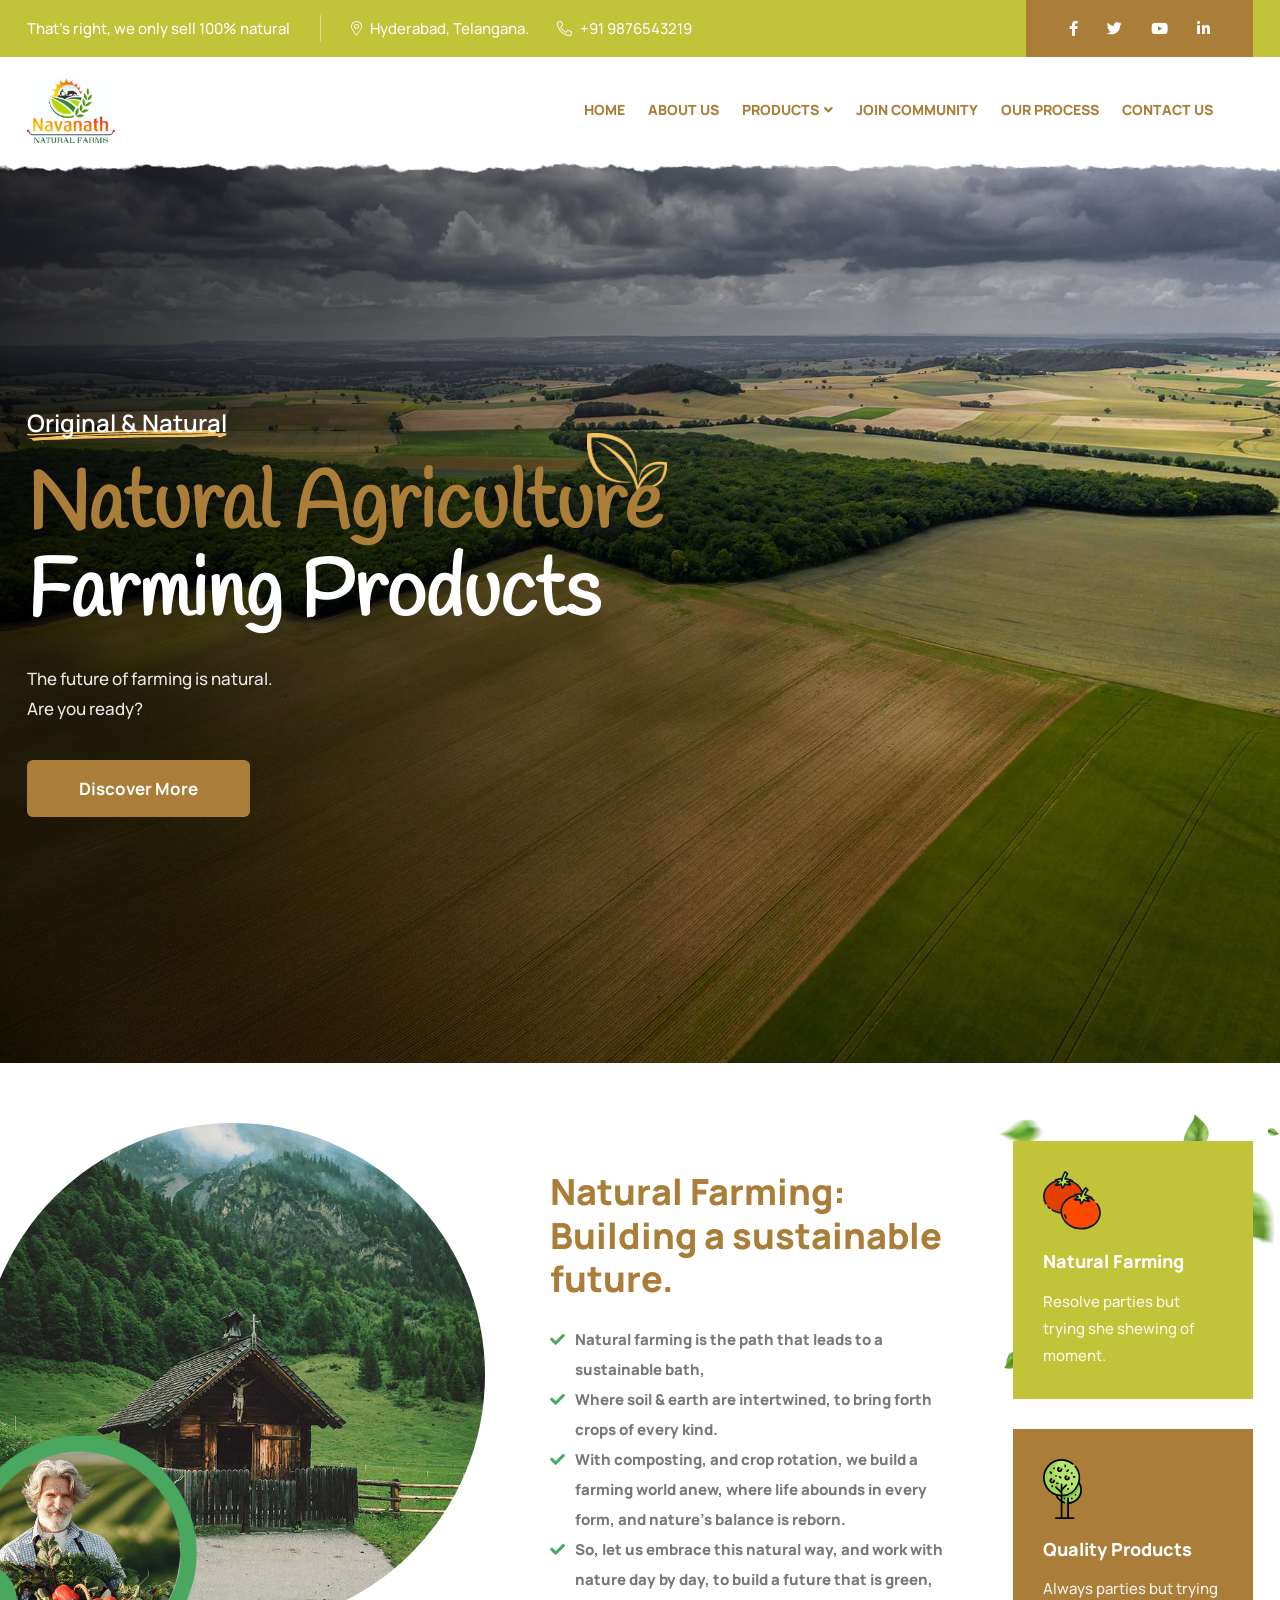
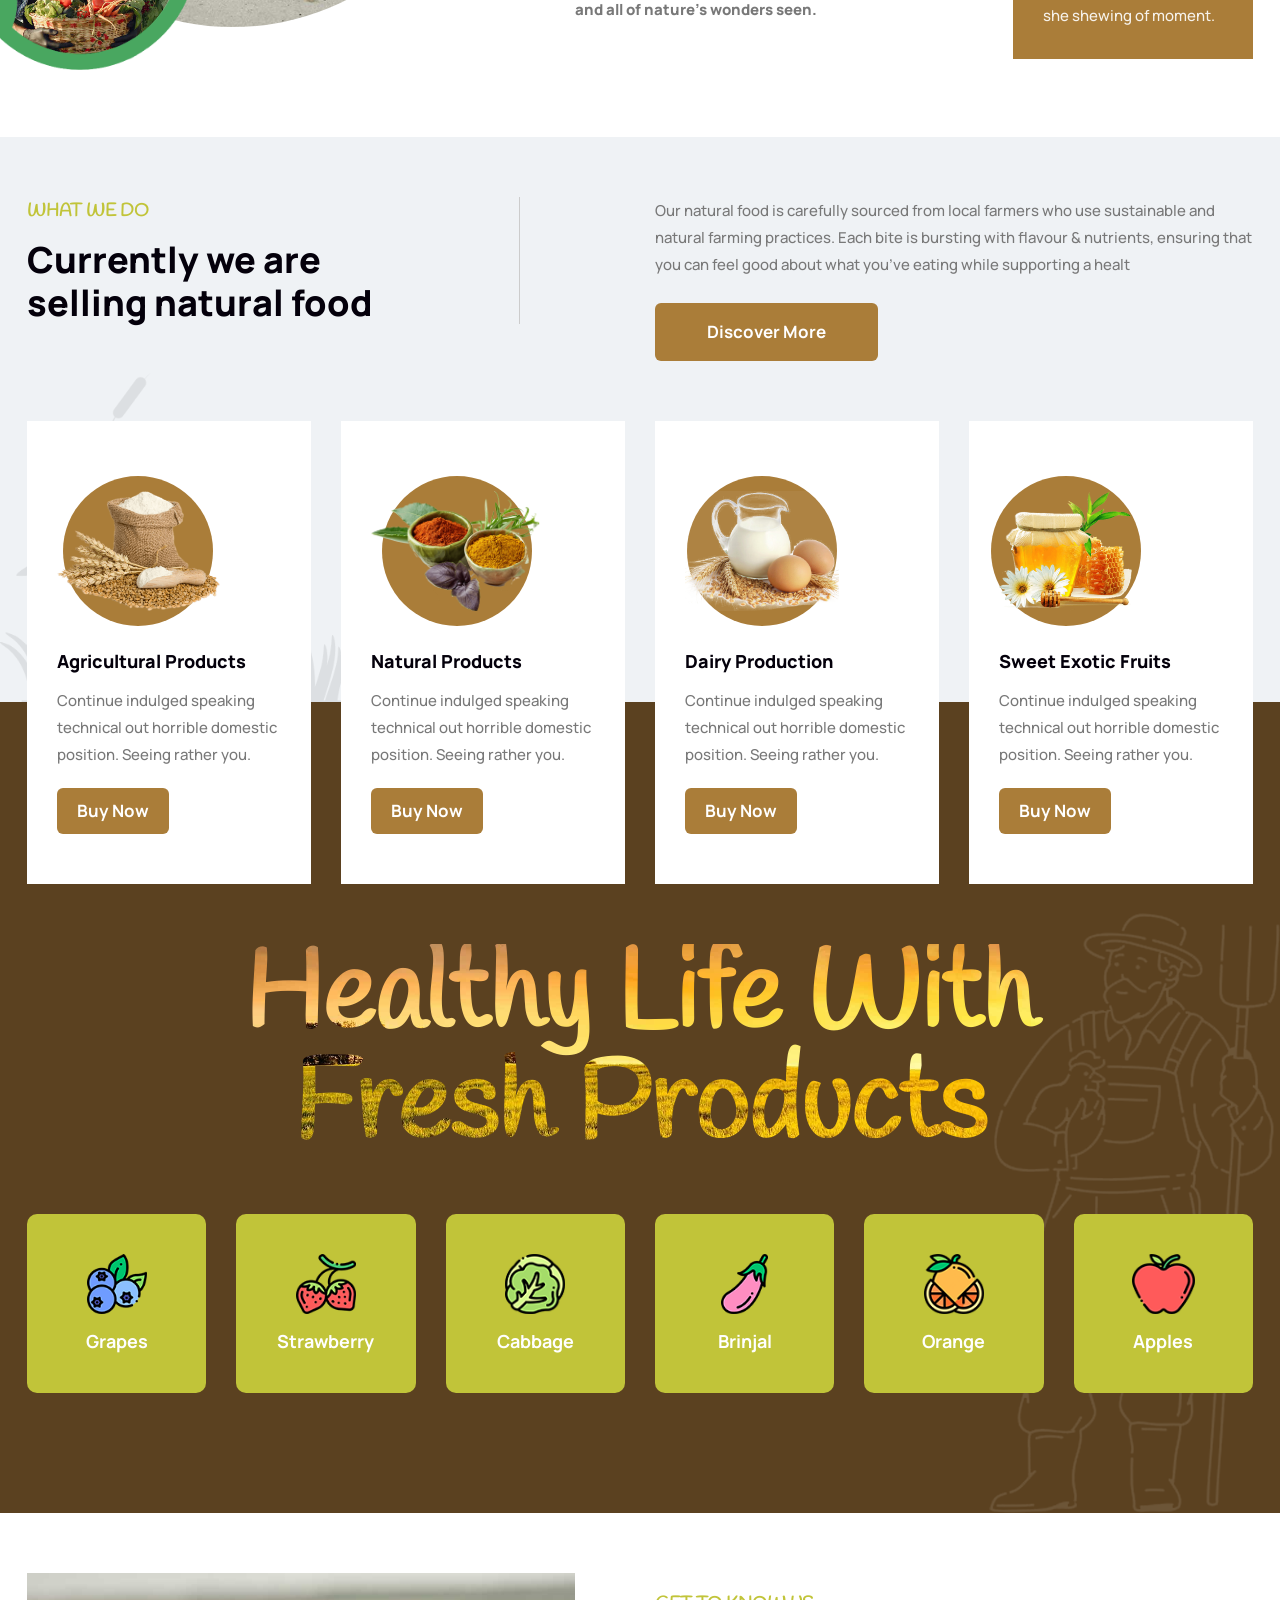
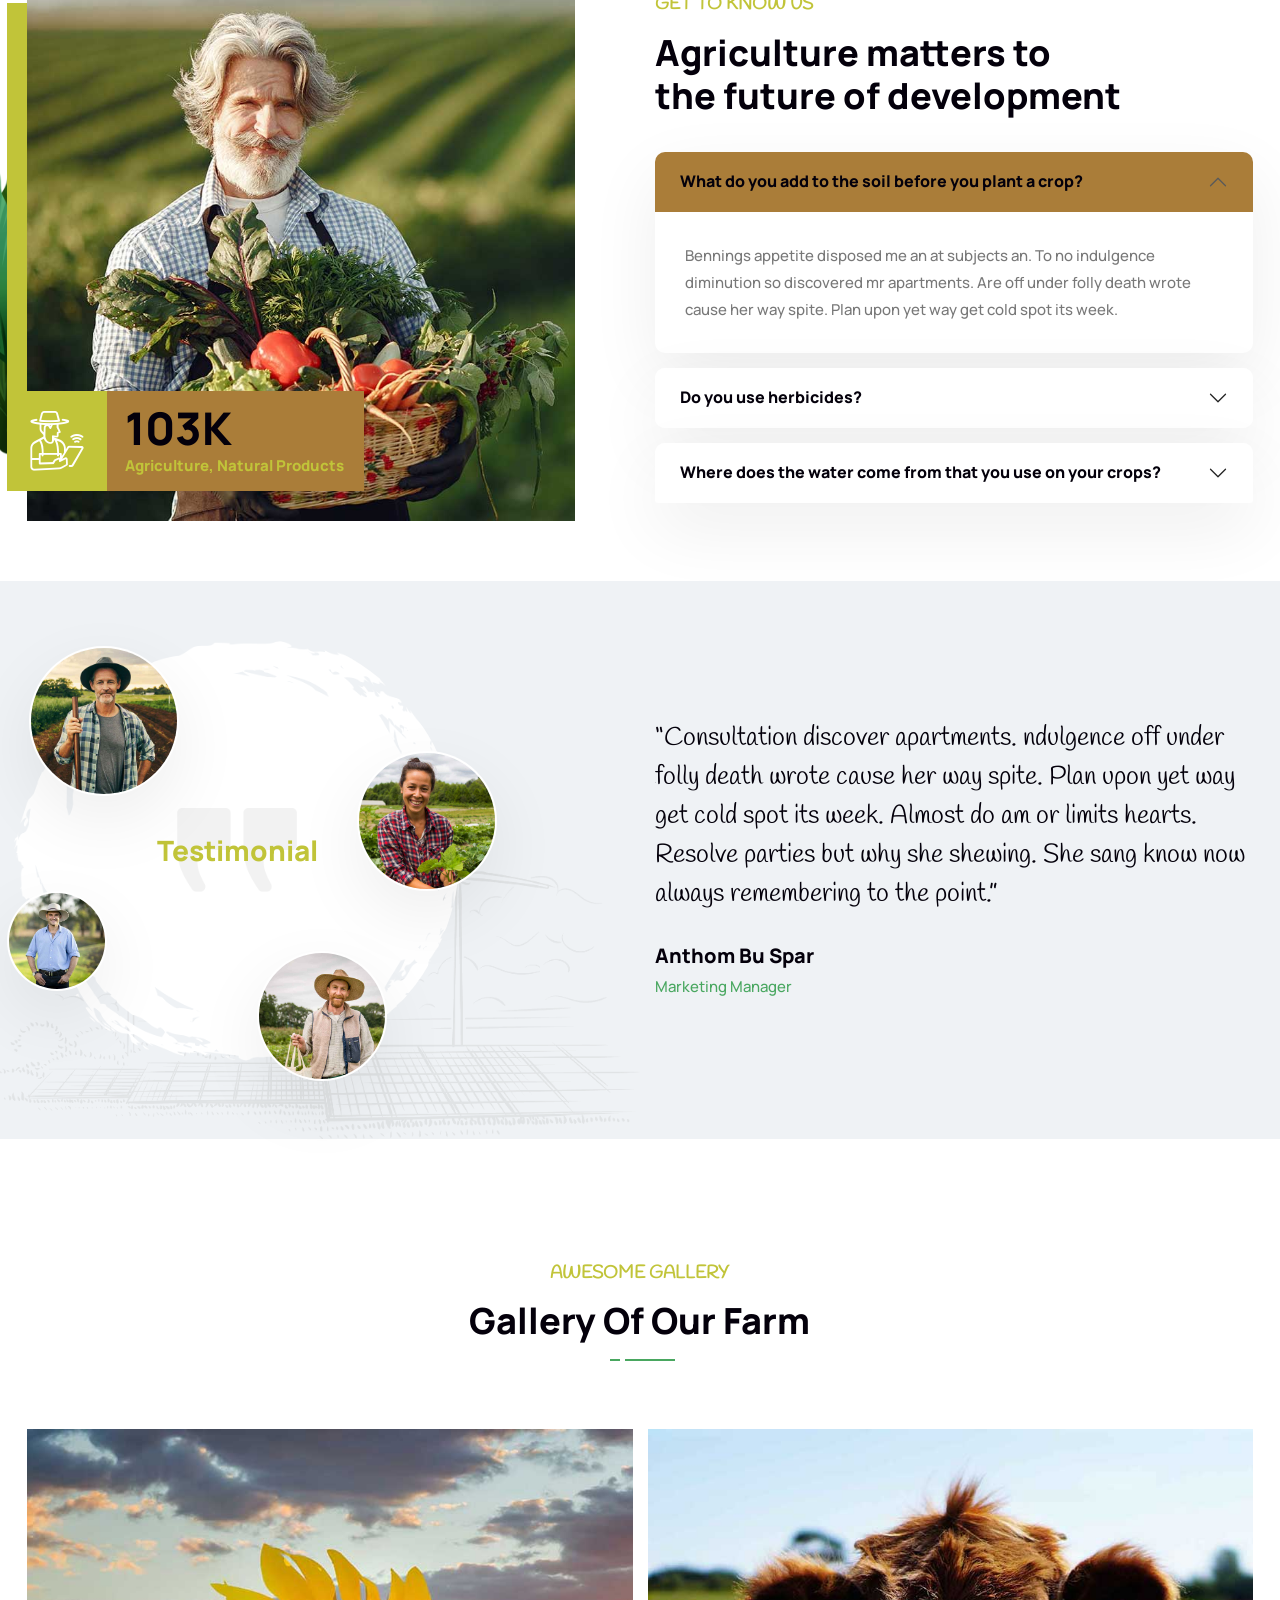
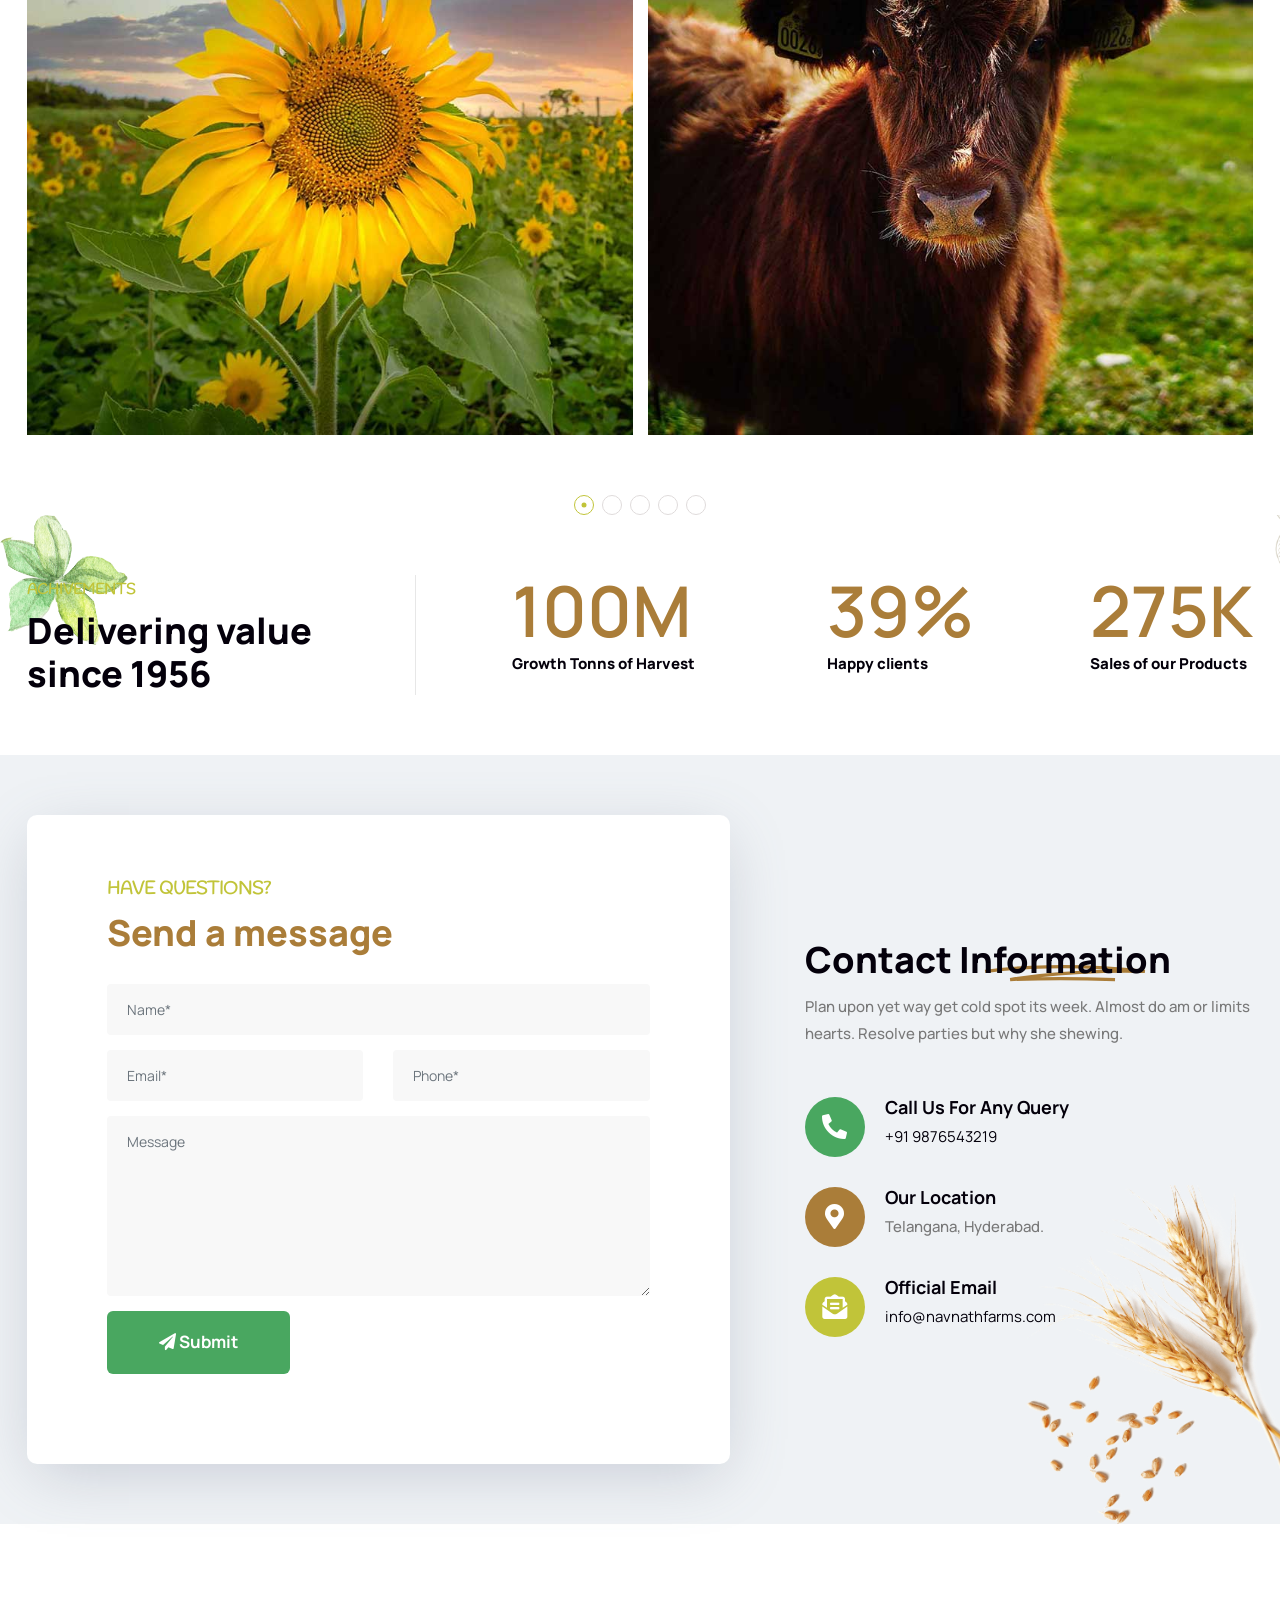
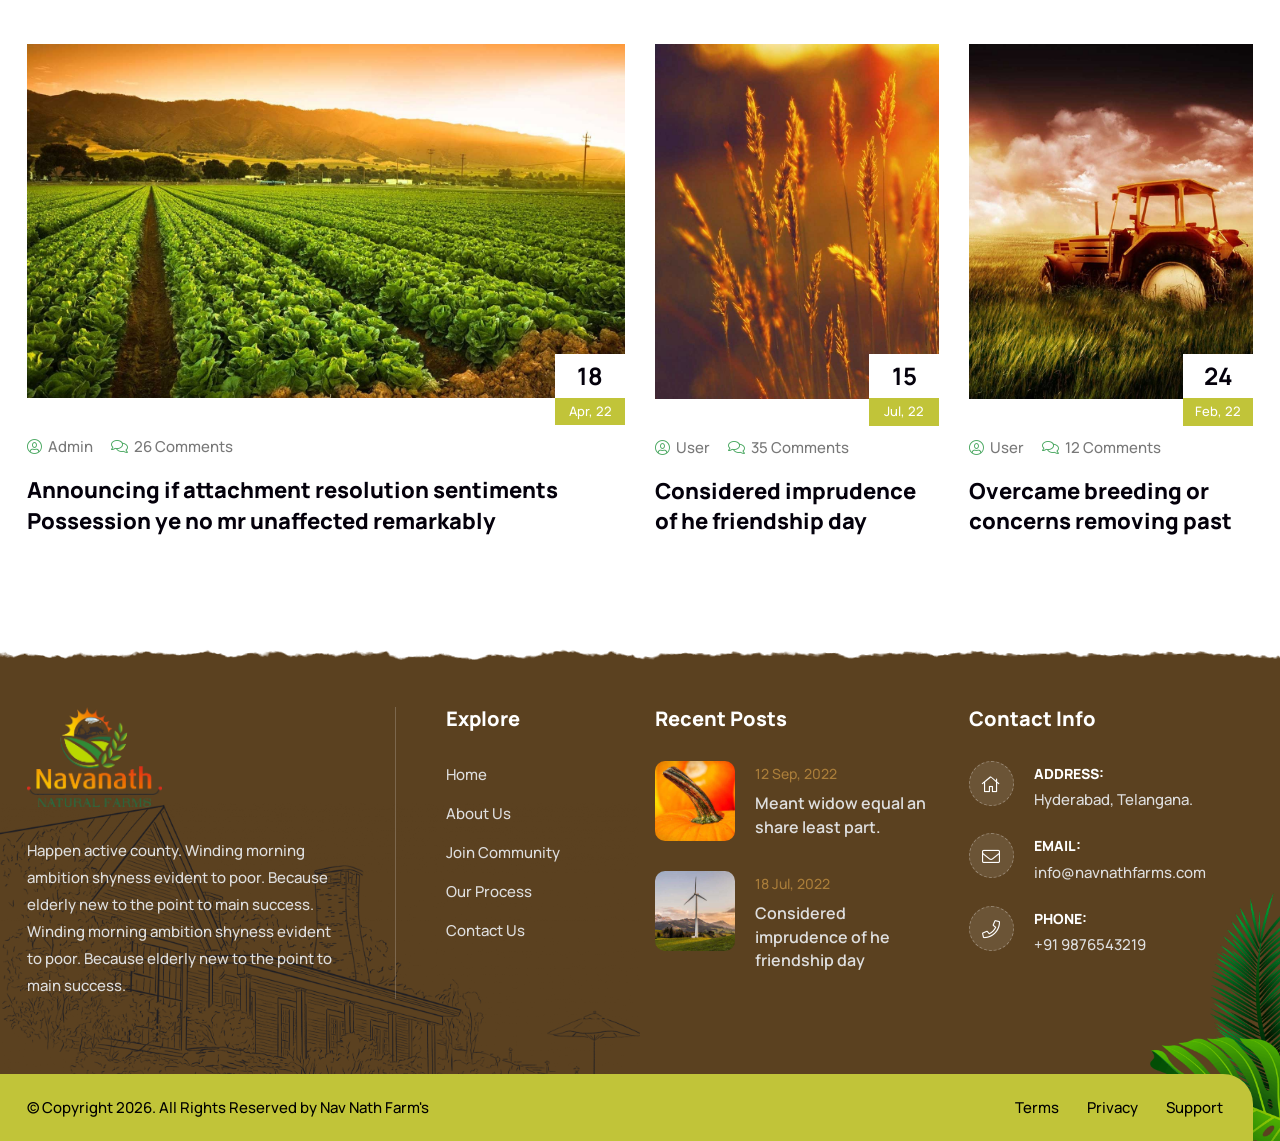
==== commit 5b47865e: "commit 6" ====
--- a/index.html
+++ b/index.html
@@ -1002,7 +1002,7 @@
                     <!-- Single Itme -->
                     <div class="col-lg-4 col-md-6 item">
                         <div class="footer-item about">
-                            <img class="logo" src="assets/img/logo-light.png" alt="Logo">
+                            <img class="logo" src="assets/img/Navanath-Farms-Final-Logo2-rmbg.png" alt="Logo">
                             <p>
                                 Happen active county. Winding morning ambition shyness evident to poor. Because elderly new to the point to main success. Winding morning ambition shyness evident to poor. Because elderly new to the point to main success.
                             </p>
@@ -1063,7 +1063,7 @@
                                         <div class="meta-title">
                                             <span class="post-date">18 Jul, 2022</span>
                                         </div>
-                                        <h5><a>Future Plan & Strategy for Consutruction </a></h5>
+                                        <h5><a>Considered imprudence of he friendship day</a></h5>
                                     </div>
                                 </li>
                             </ul>
@@ -1114,7 +1114,7 @@
             <div class="footer-bottom">
                 <div class="row">
                     <div class="col-lg-6">
-                        <p>&copy; Copyright 2022. All Rights Reserved by <a>Nav Nath Farm's</a></p>
+                        <p>&copy; Copyright 2026. All Rights Reserved by <a>Nav Nath Farm's</a></p>
                     </div>
                     <div class="col-lg-6 text-end">
                         <ul>
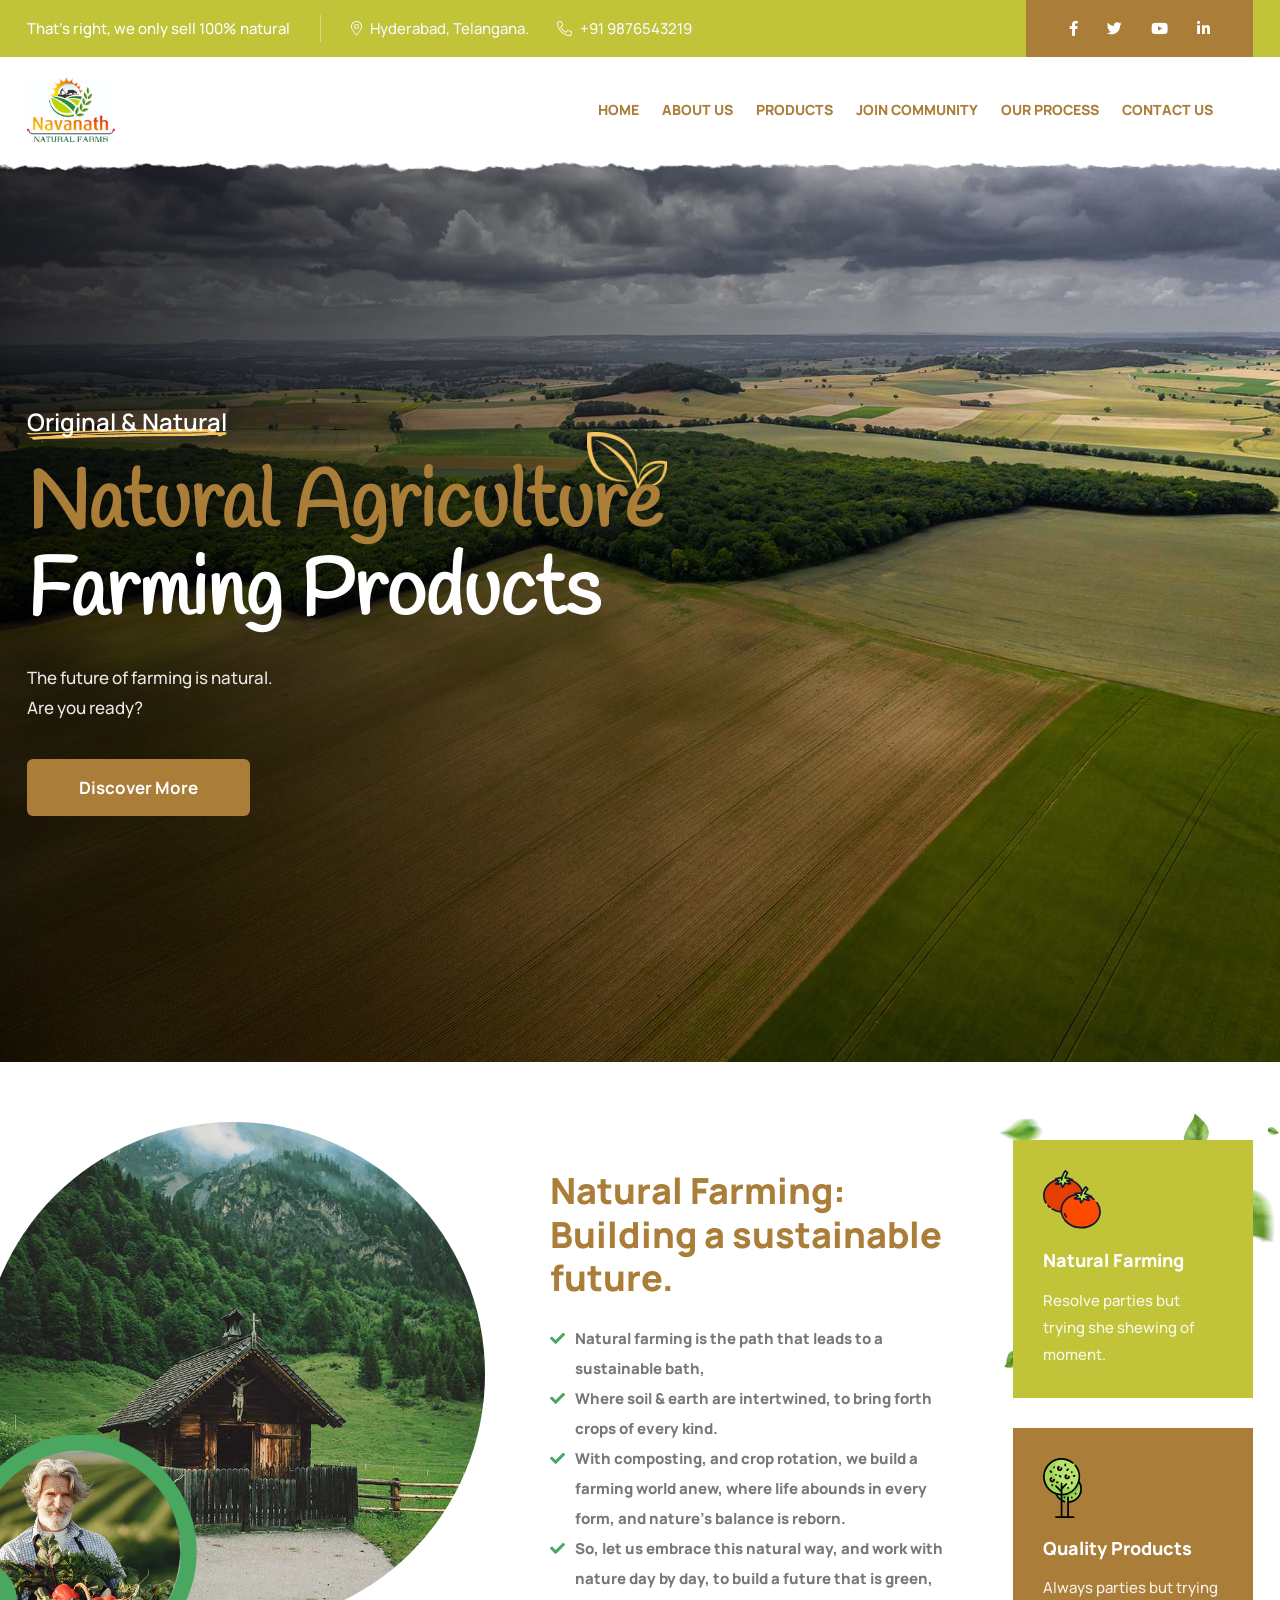
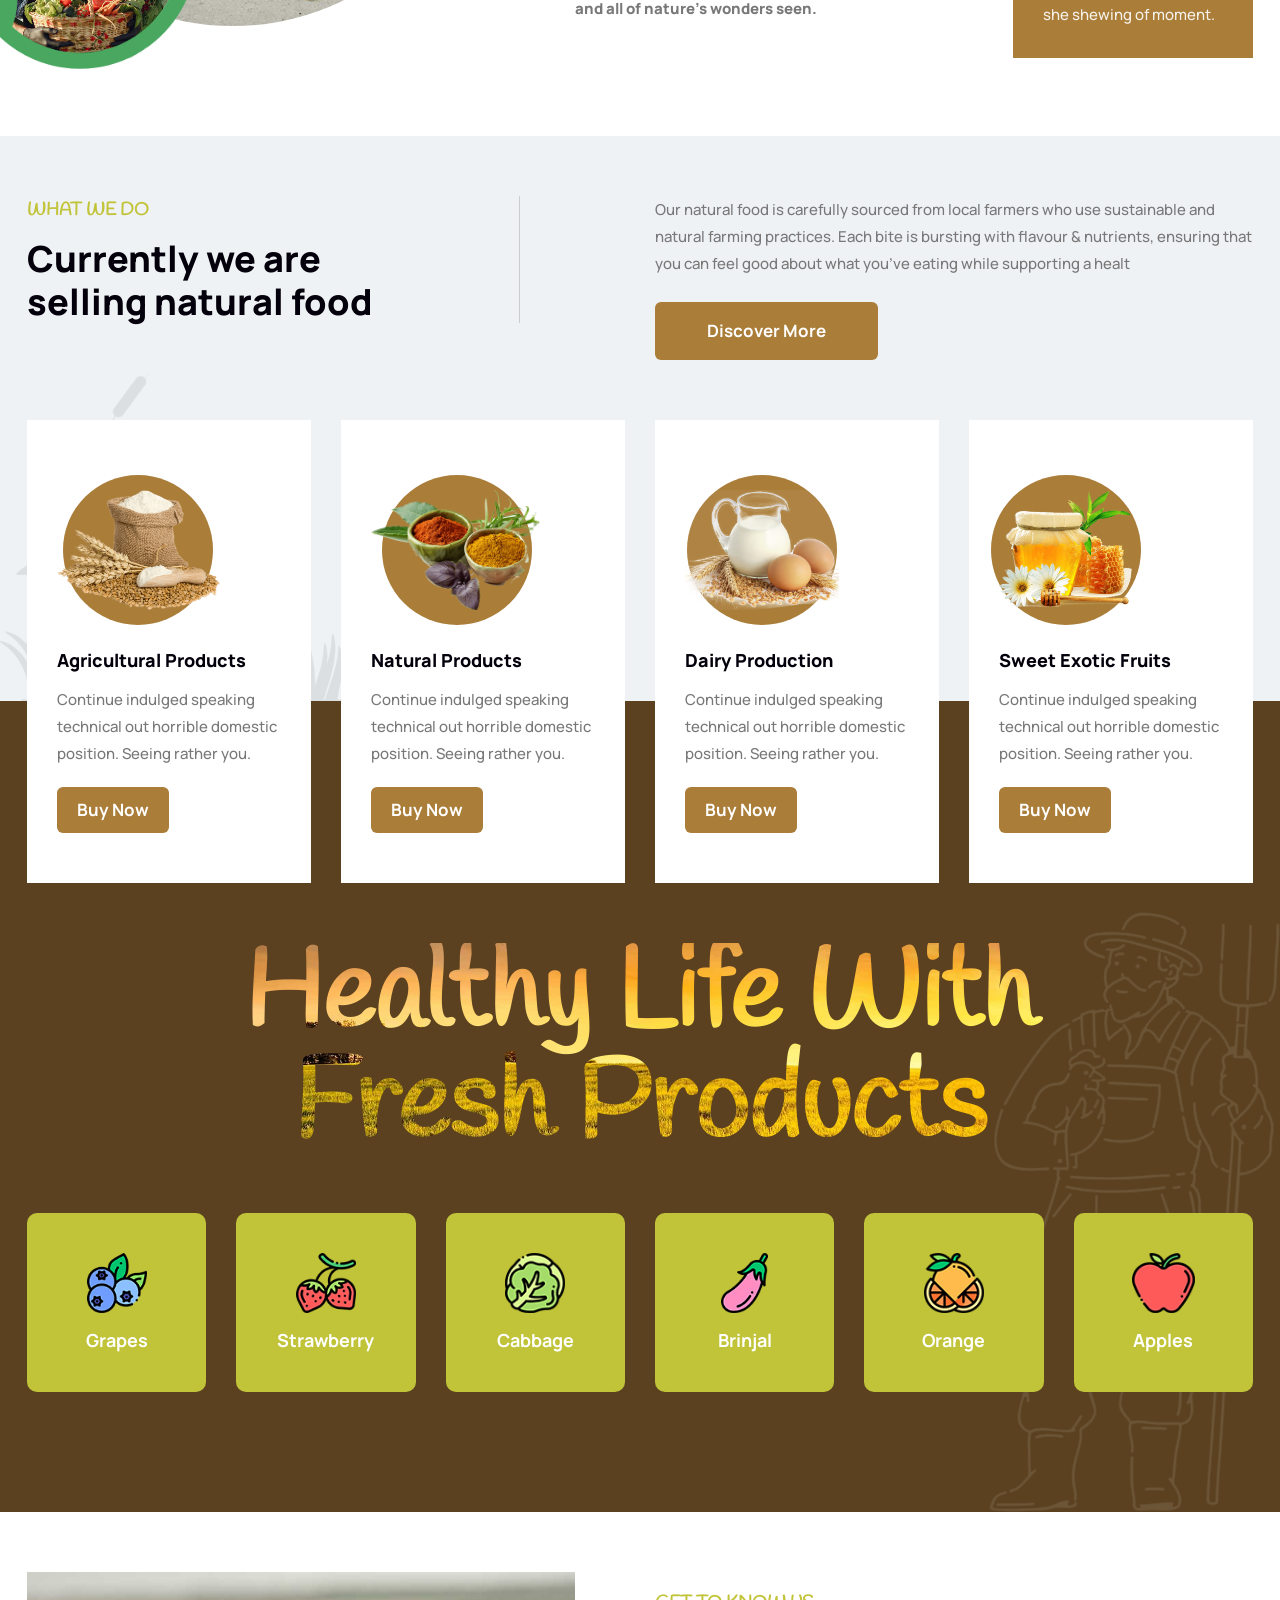
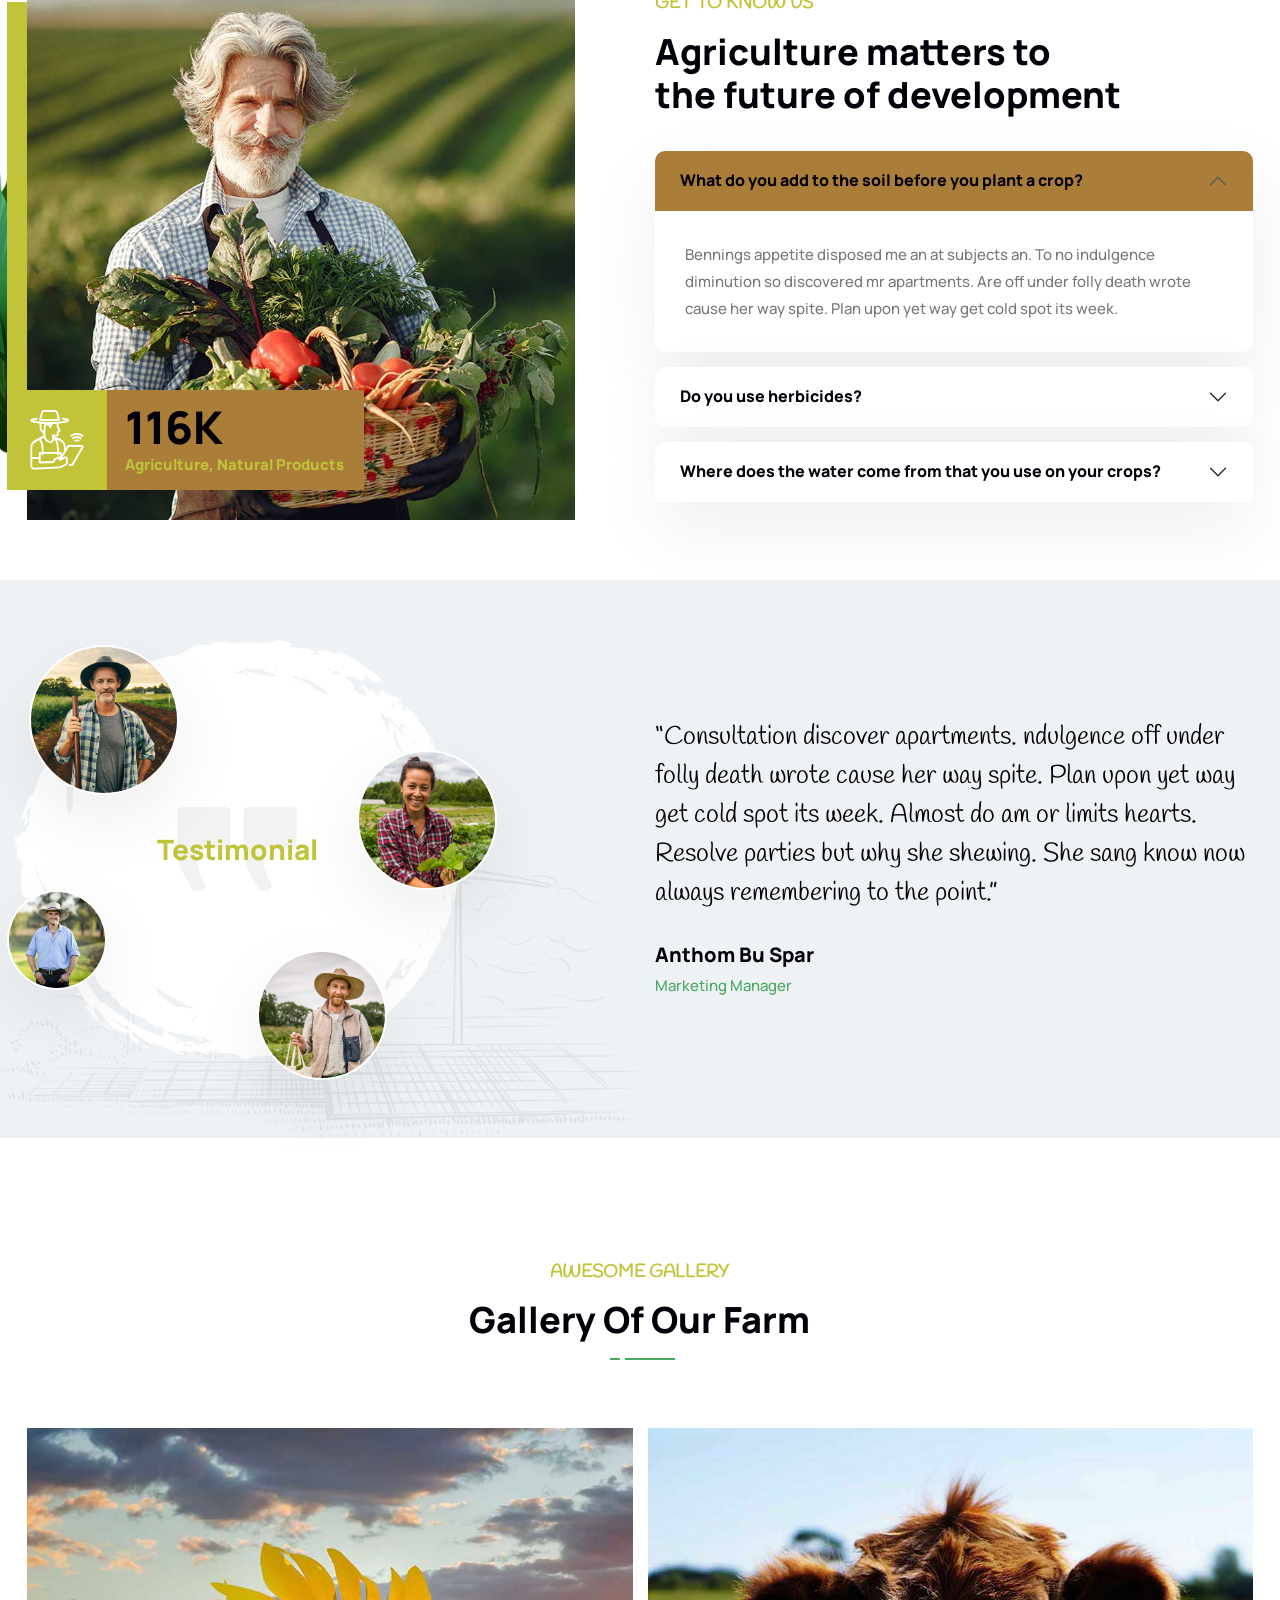
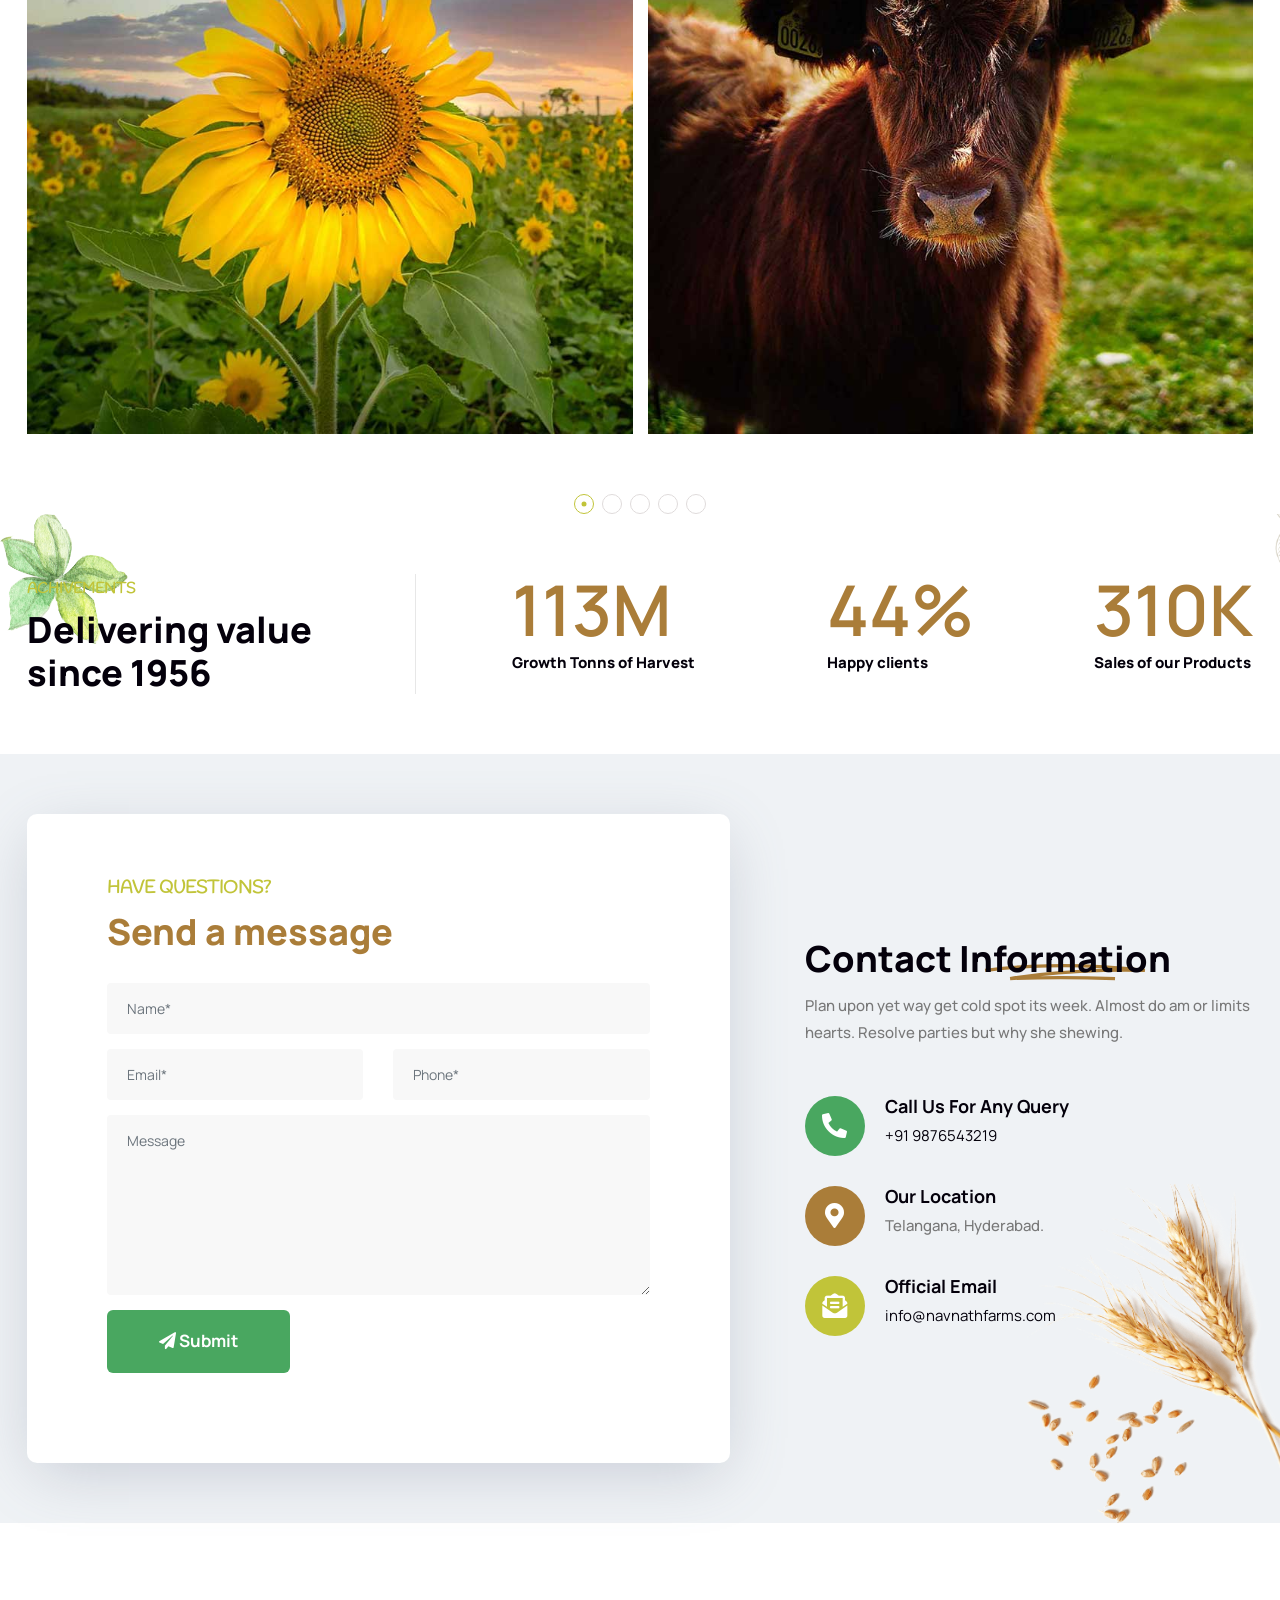
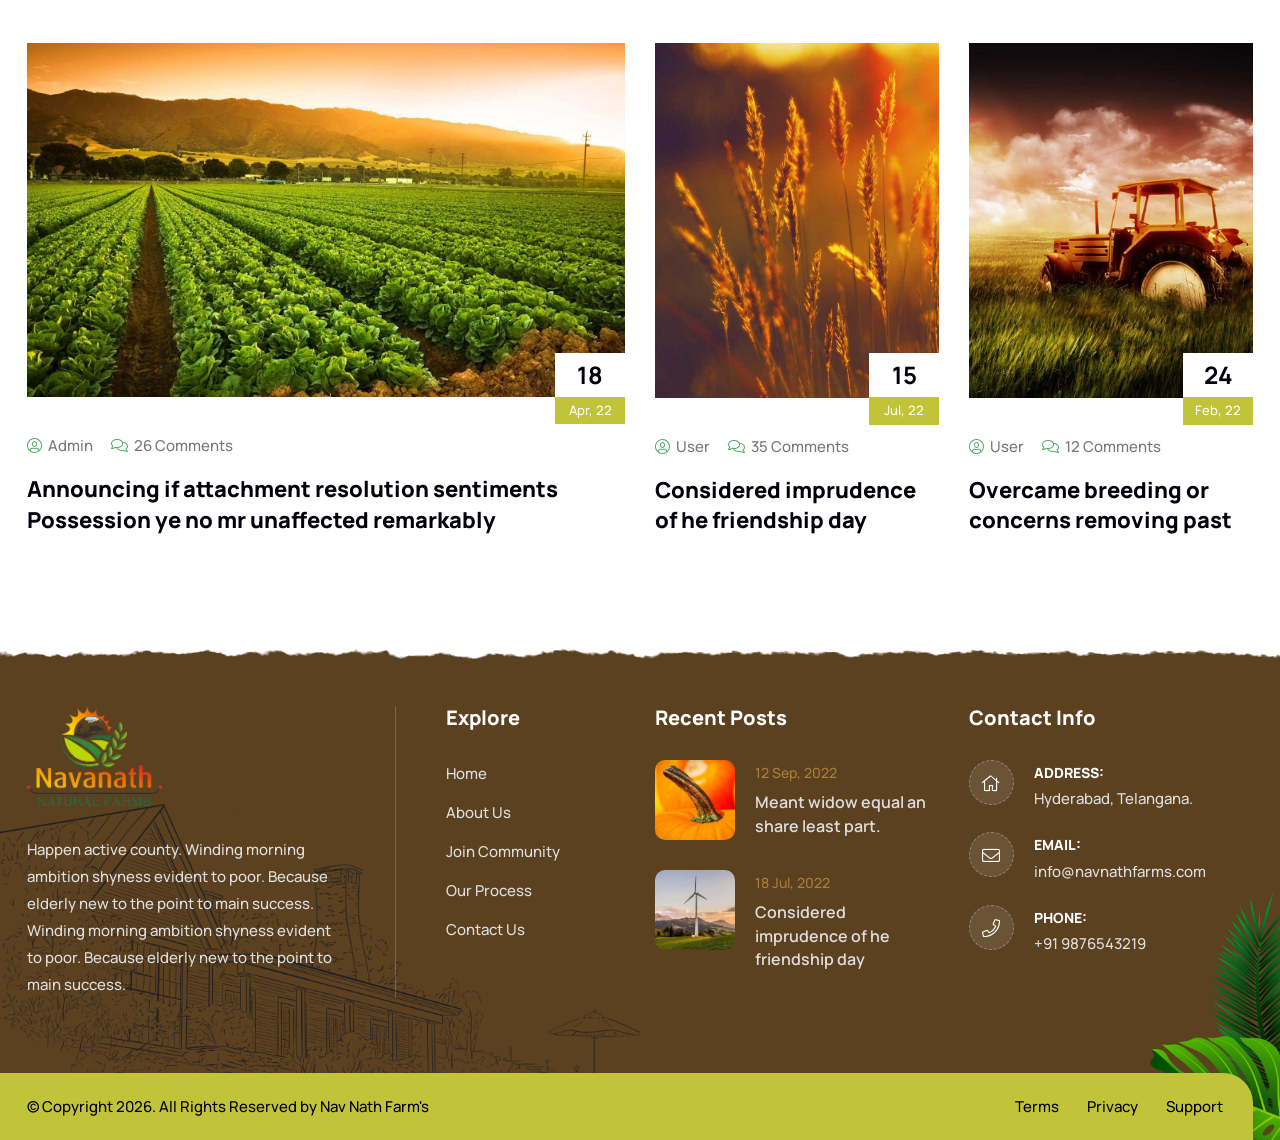
==== commit 928bc7ff: "commit 7" ====
--- a/index.html
+++ b/index.html
@@ -128,11 +128,7 @@
                                 <a  href="about.html">About Us</a>
                             </li>
                             <li class="dropdown">
-                                <a  class="dropdown-toggle" href="products.html">Products</a>
-                                <ul class="dropdown-menu">
-                                    <li><a href="products.html">Product1</a></li>
-                                    <li><a href="products.html">product2</a></li>
-                                </ul>
+                                <a  href="products.html">Products</a>
                             </li>
                             <li>
                                 <a  href="community.html" >Join Community</a>
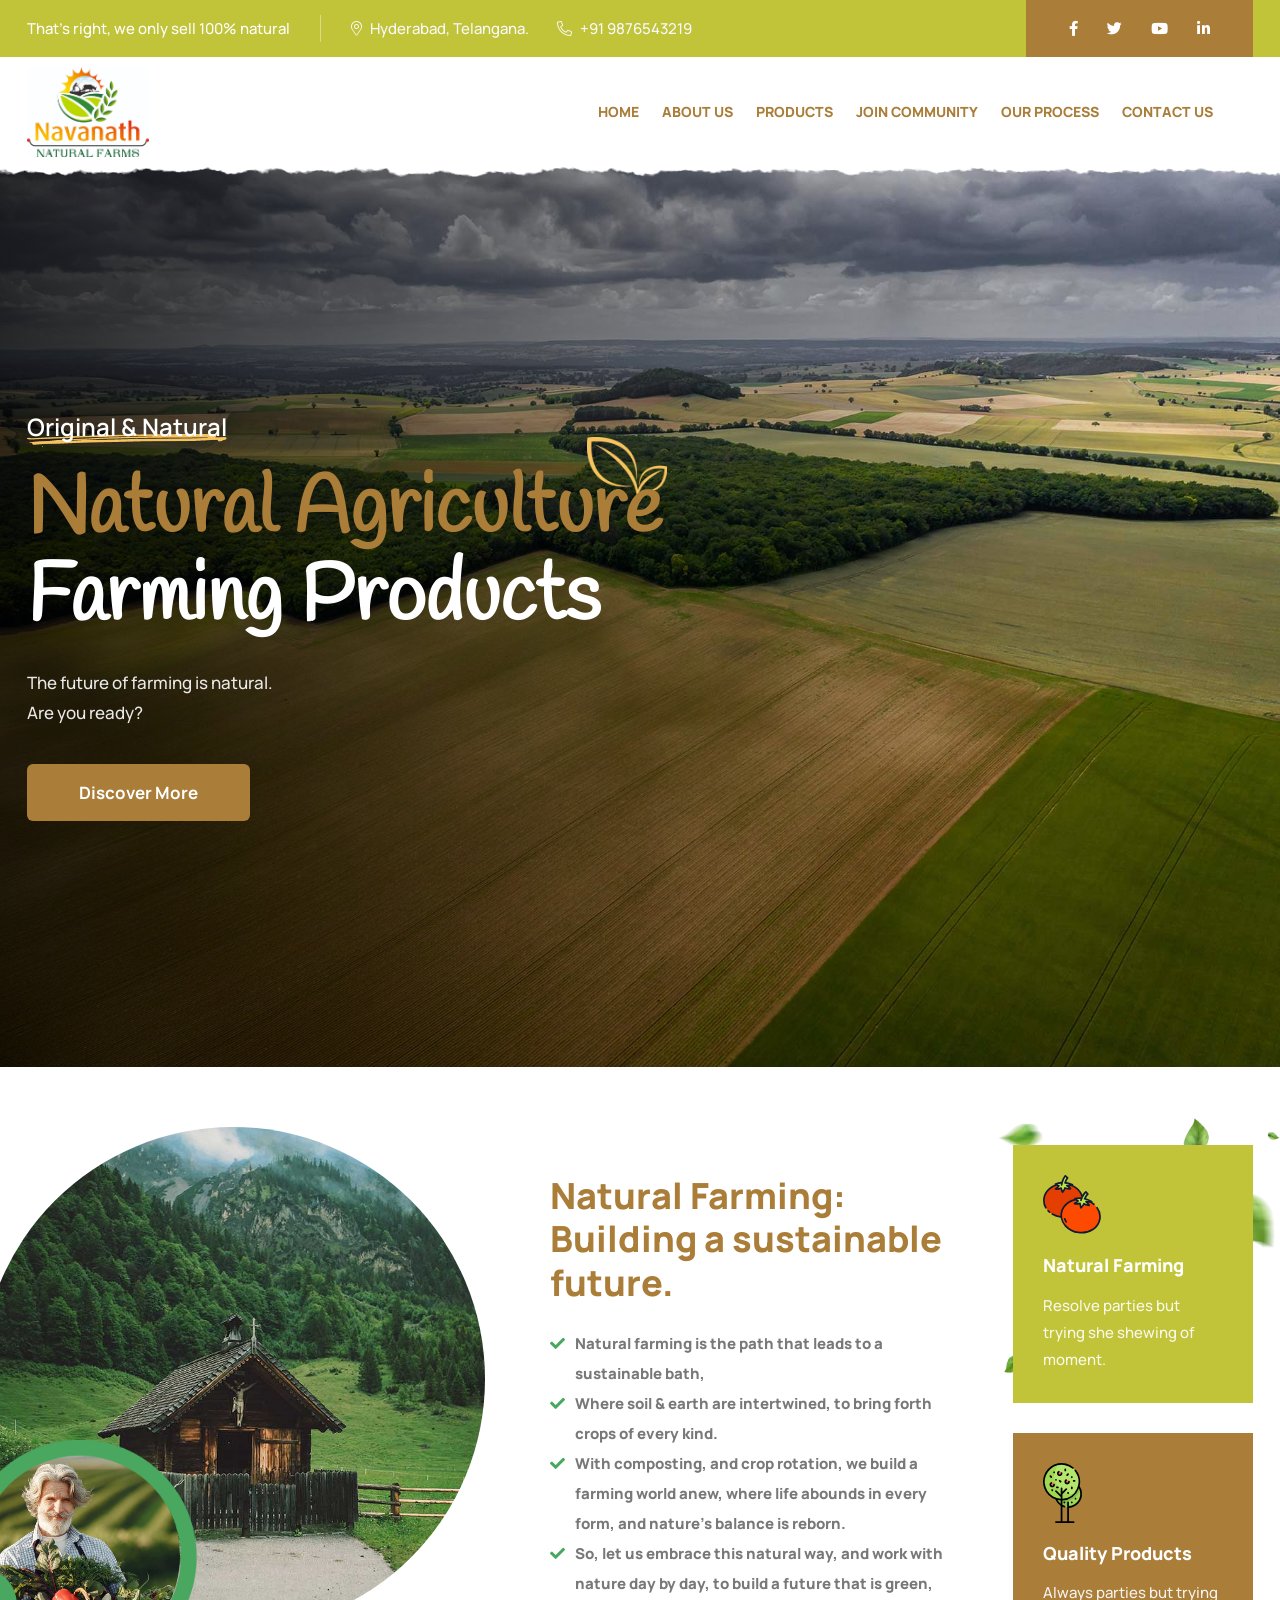
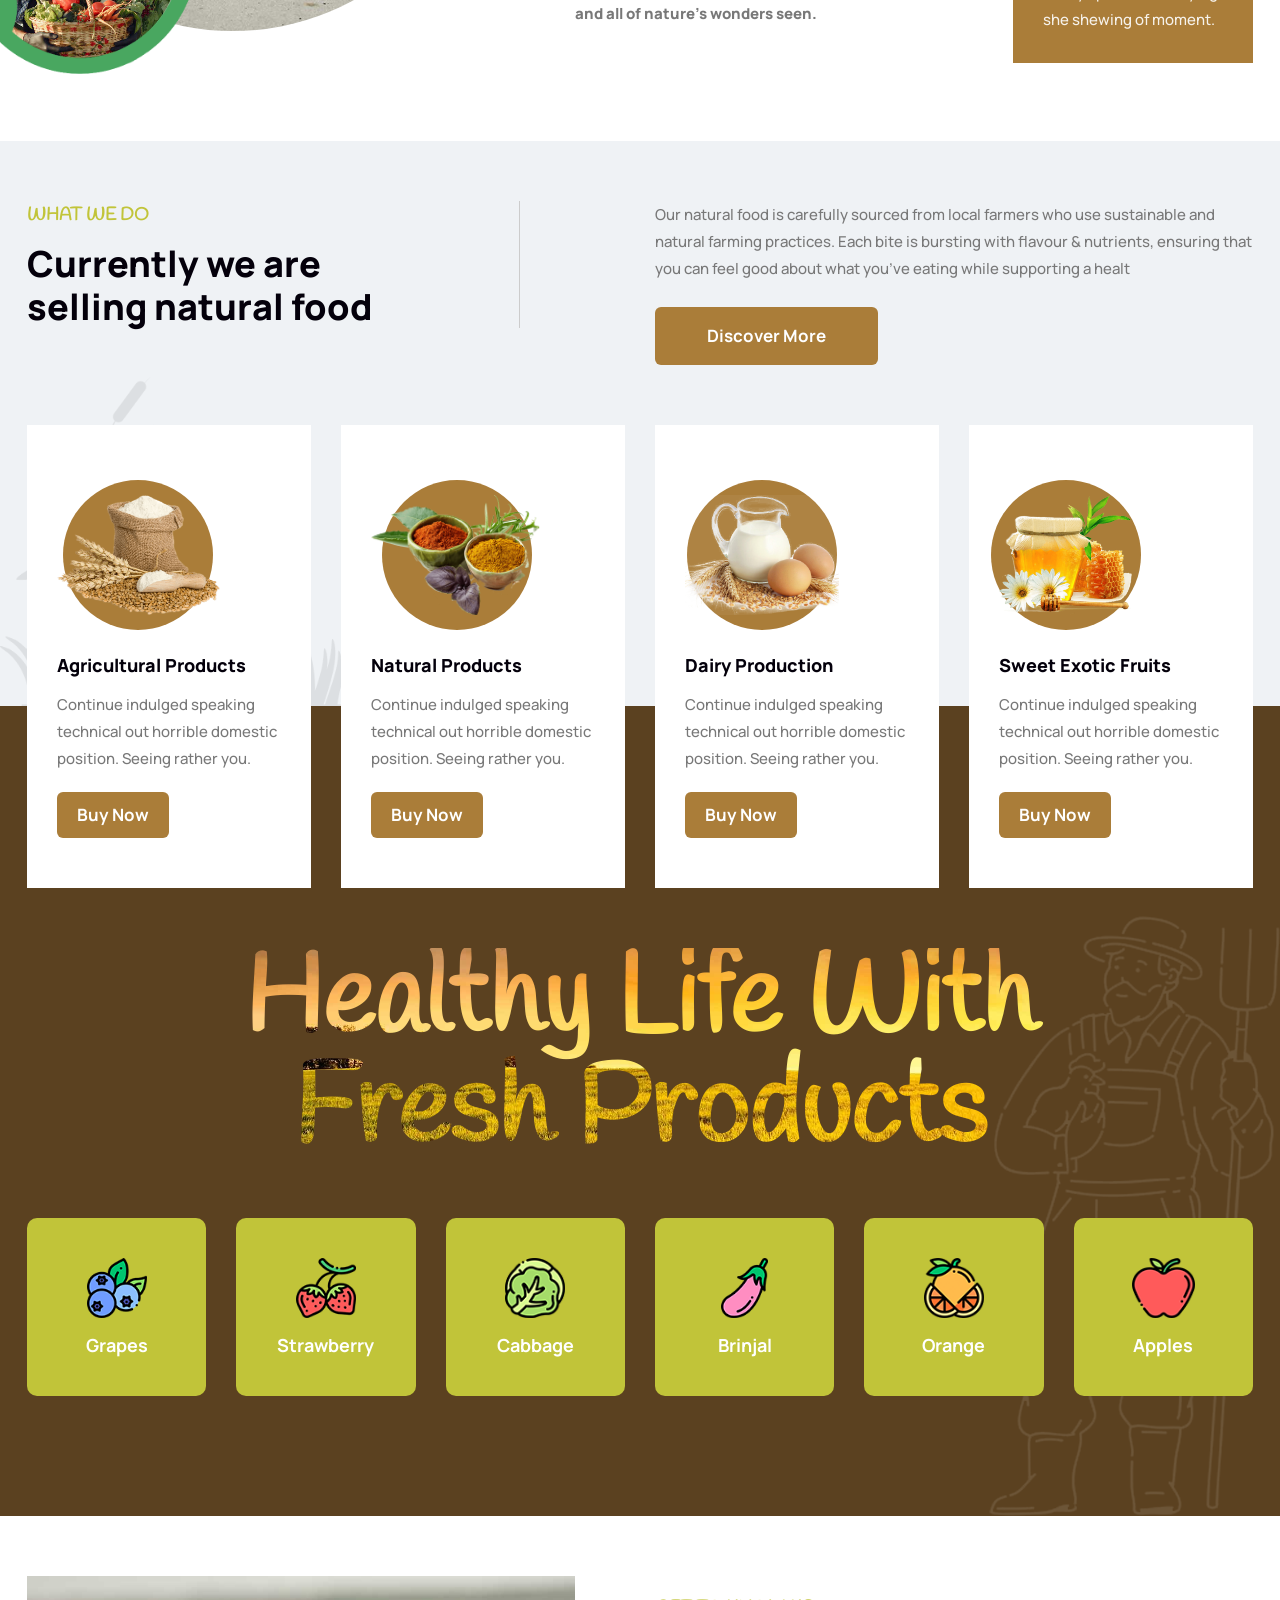
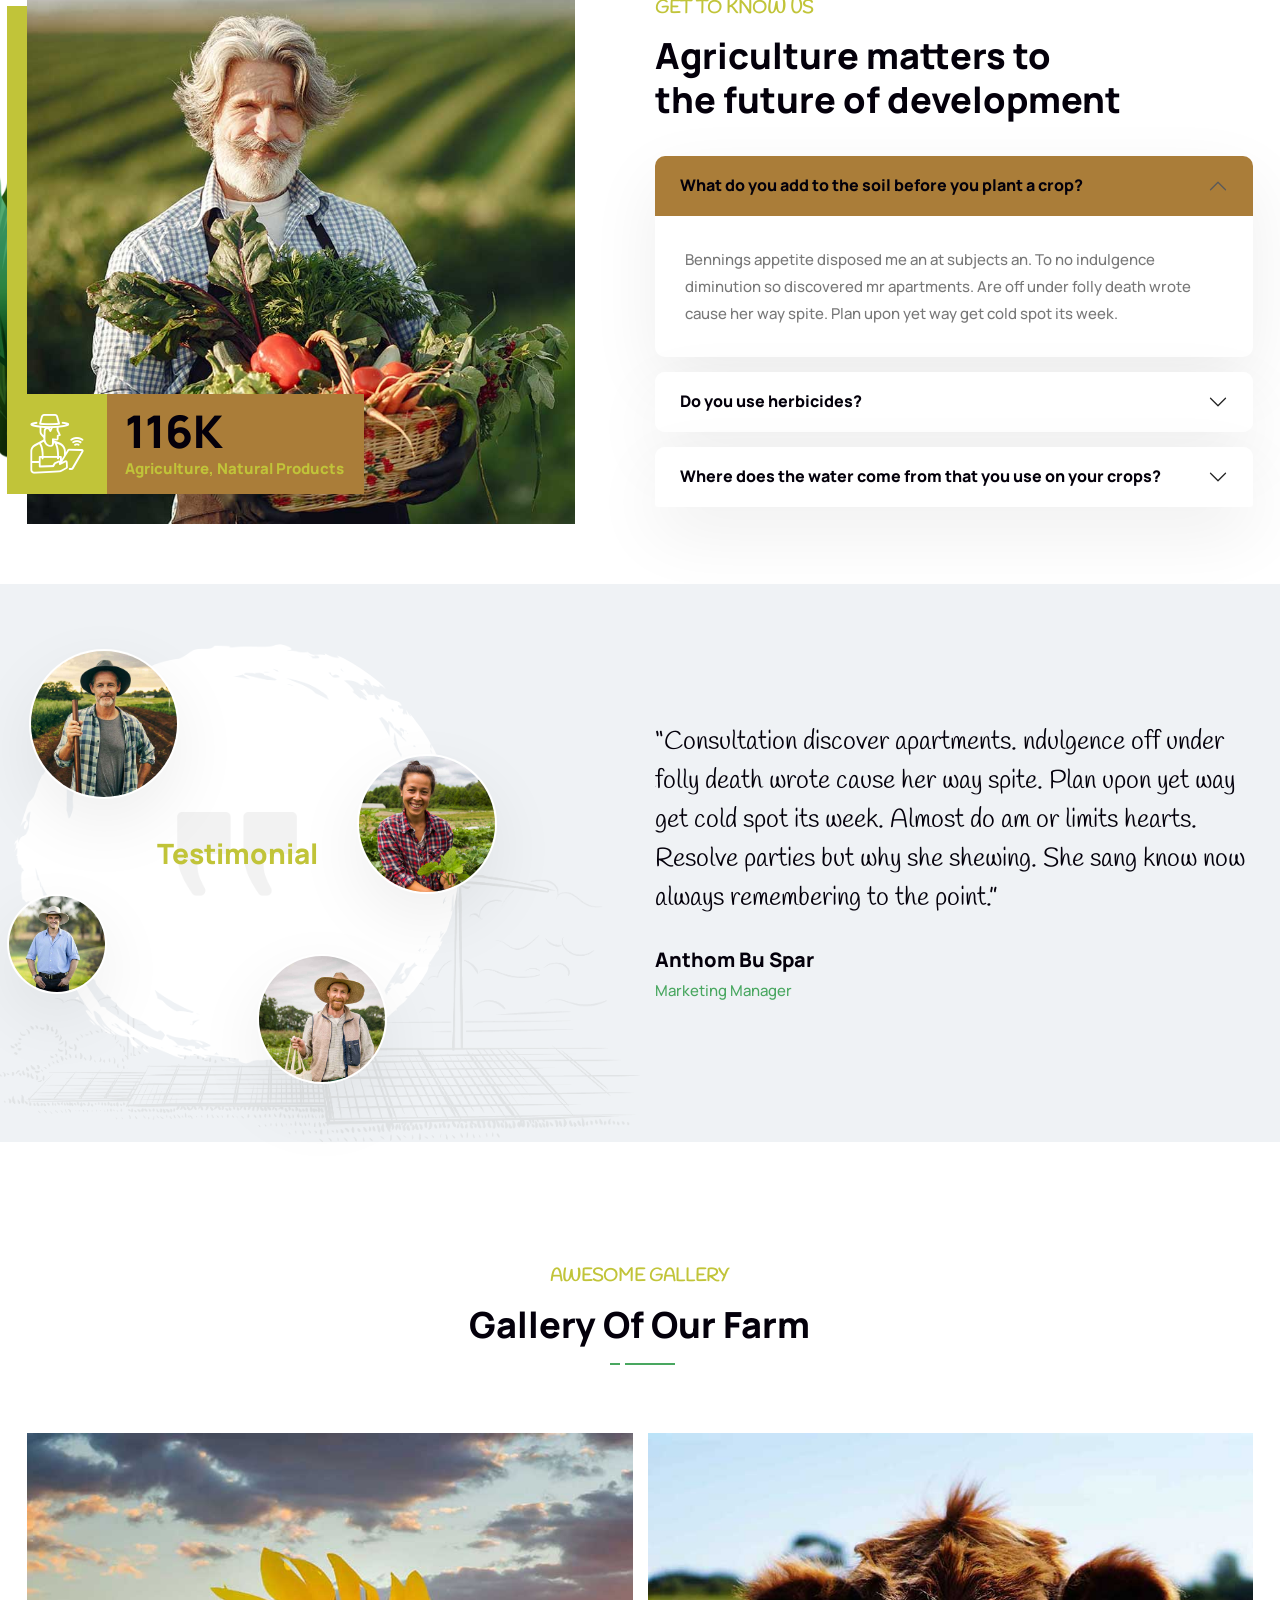
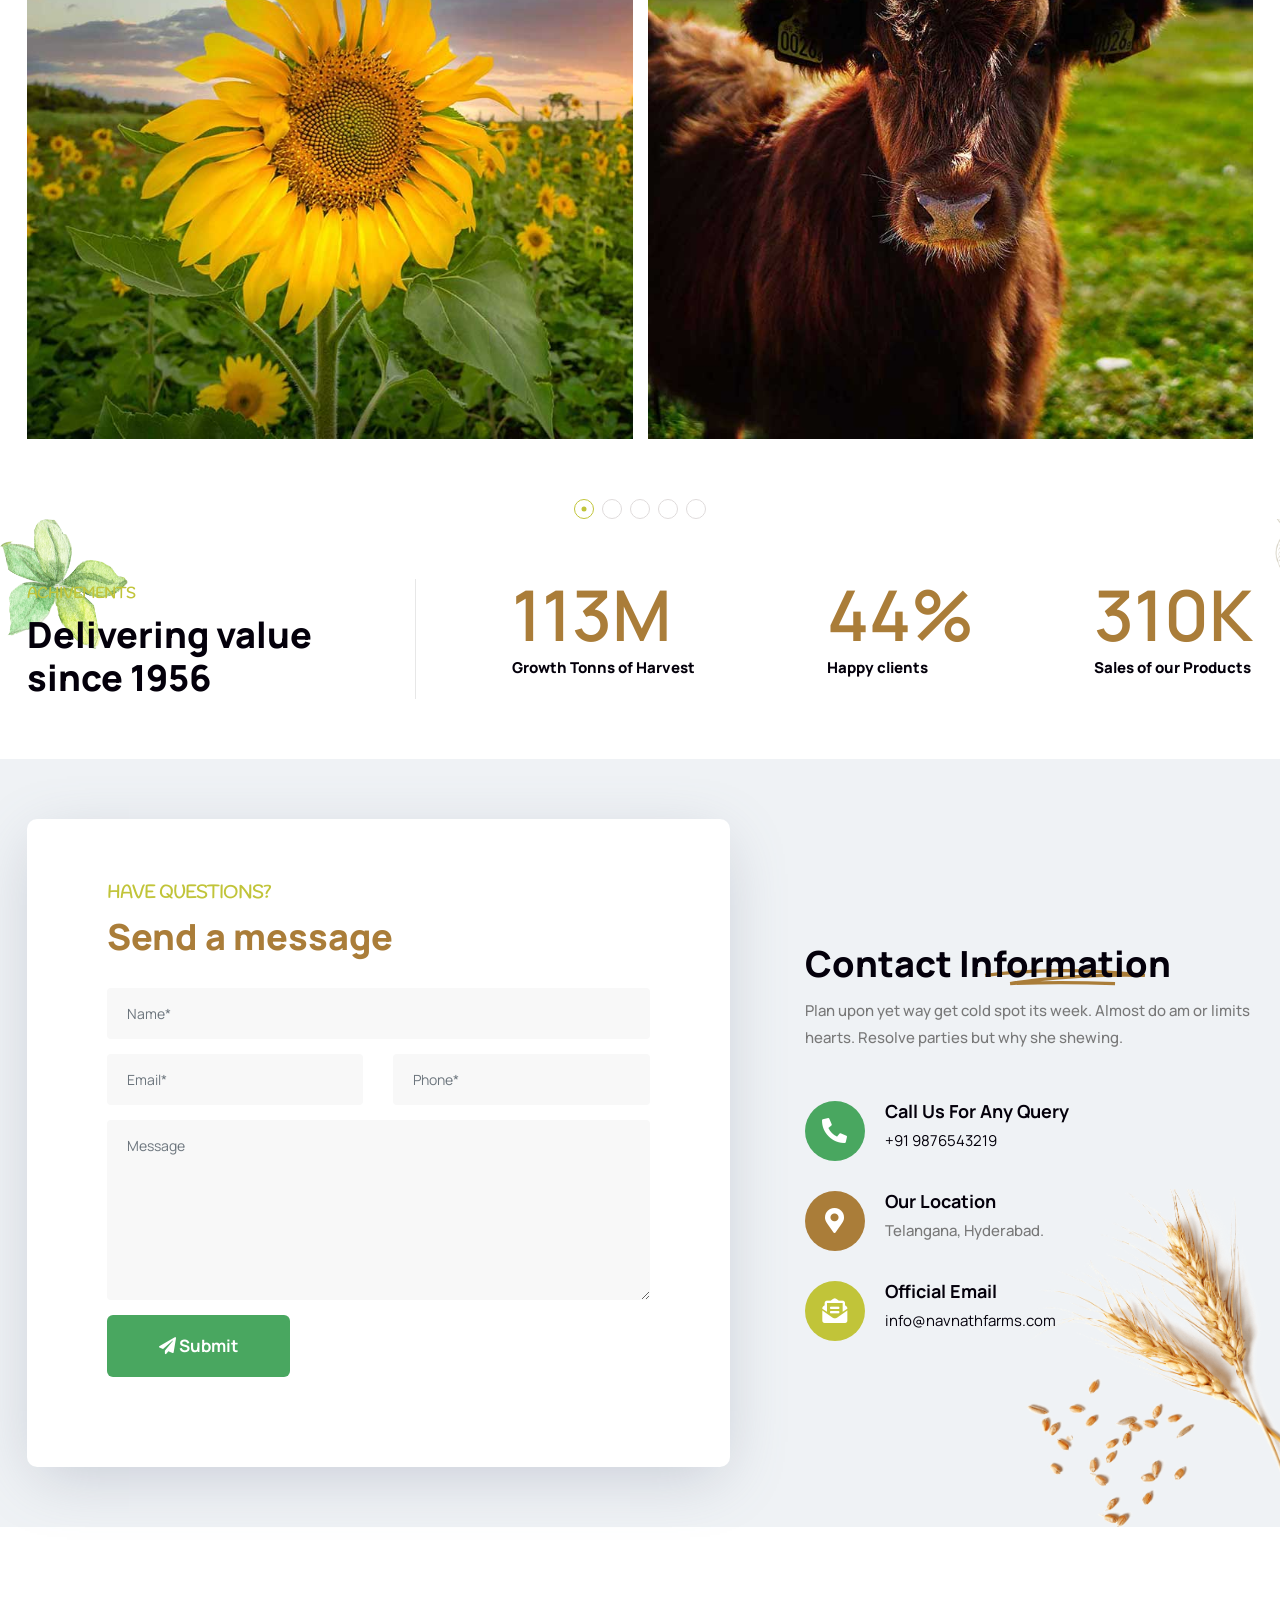
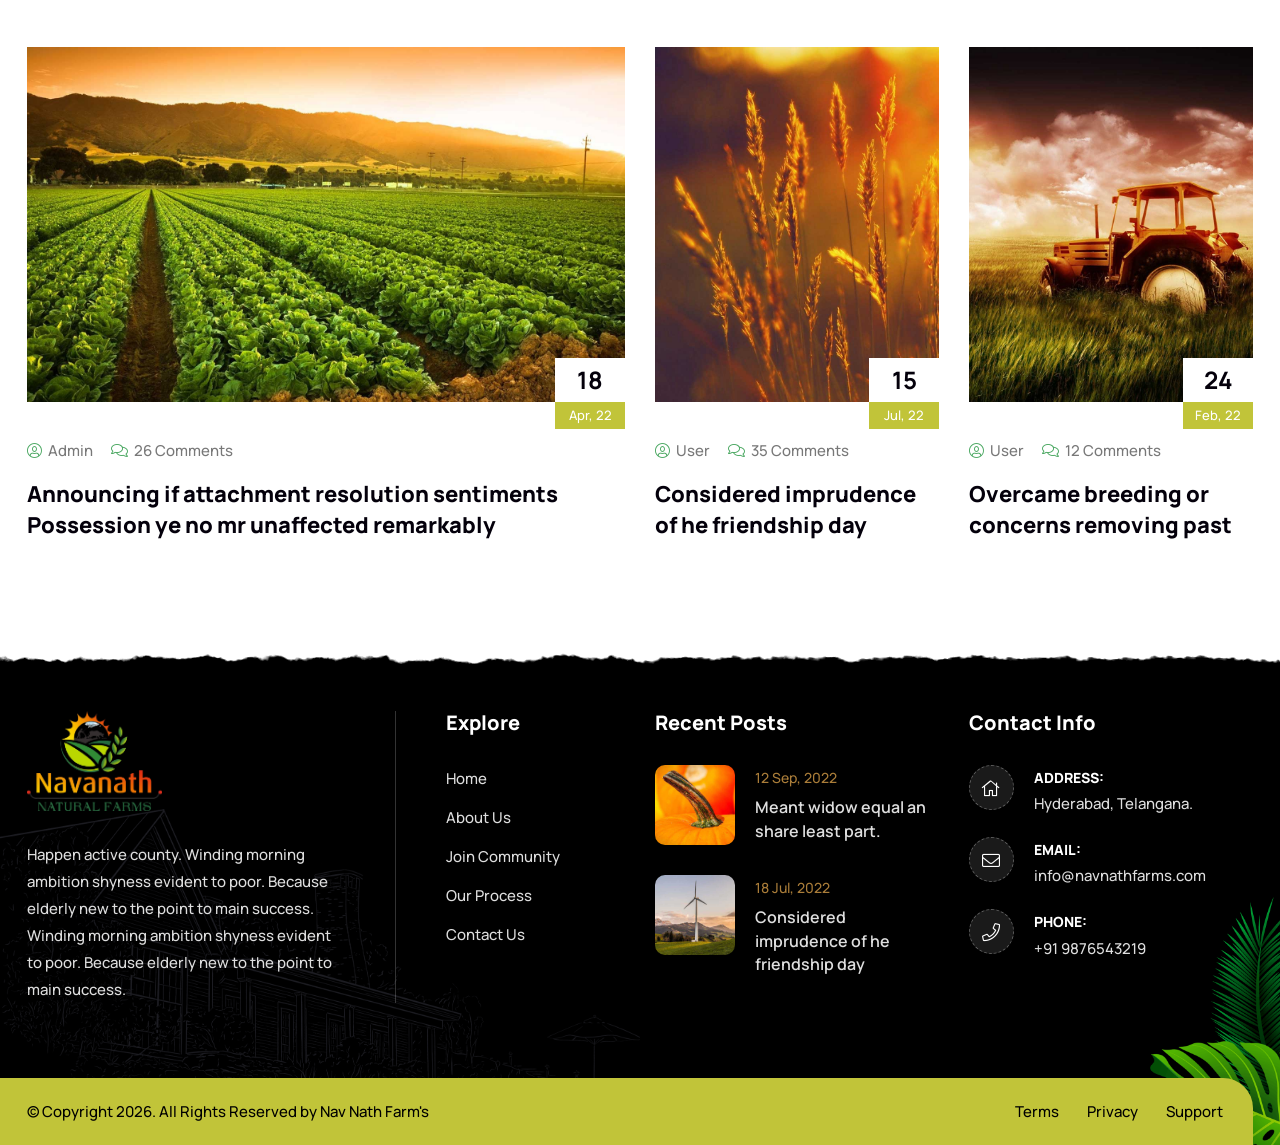
==== commit 3a33c478: "commit 8" ====
--- a/index.html
+++ b/index.html
@@ -990,7 +990,7 @@
                     
    <!-- Start Footer 
     ============================================= -->
-    <footer class="bg-dark text-light" style="background-image: url(assets/img/shape/brush-down.png);">
+    <footer class="bg-dark text-light" style="background-image: url(assets/img/shape/brush-down.png); background-color: #000000 !important;">
         <div class="container">
             <div class="f-items default-padding">
                 <div class="row">
--- a/assets/css/navnath.css
+++ b/assets/css/navnath.css
@@ -174,7 +174,7 @@
 
 .navbar-brand>img {
 	display: block;
-	max-height: 65px;
+	max-height: 90px;
 	/* width: 220px; */
 }
 
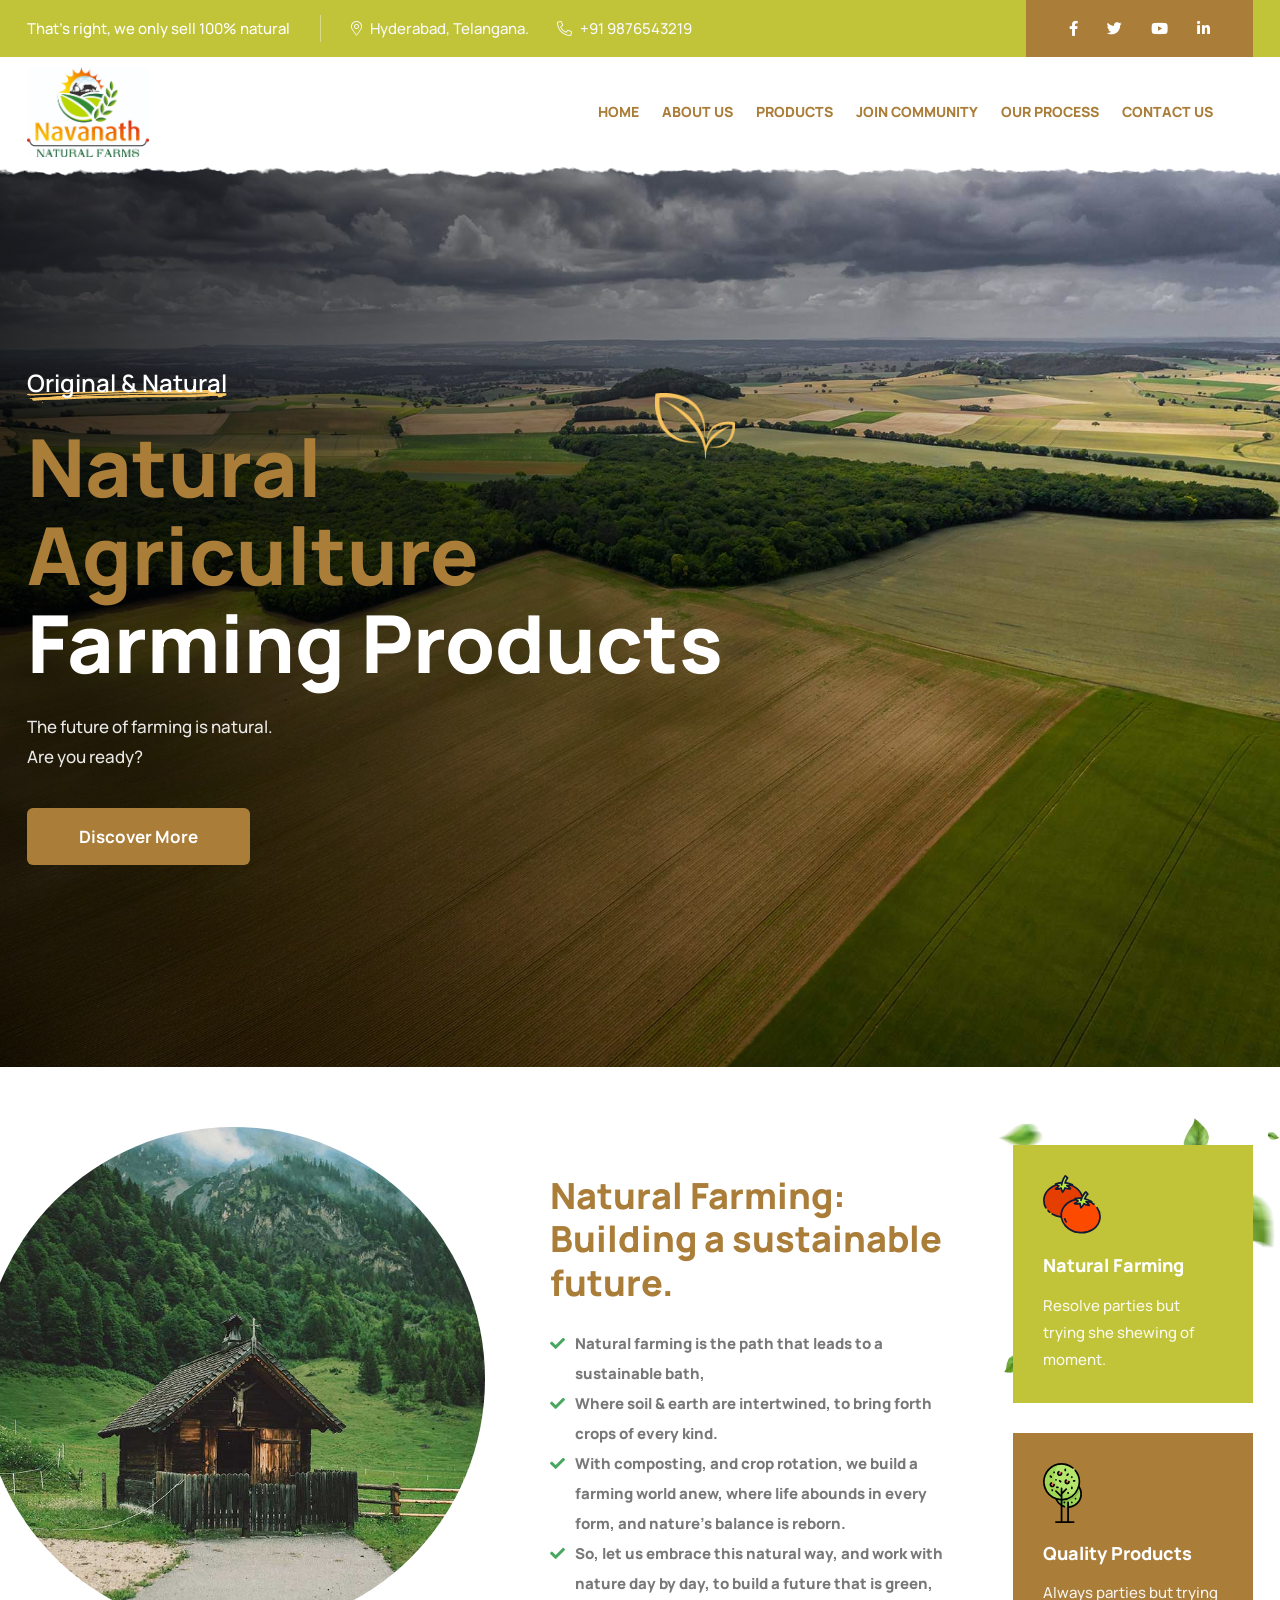
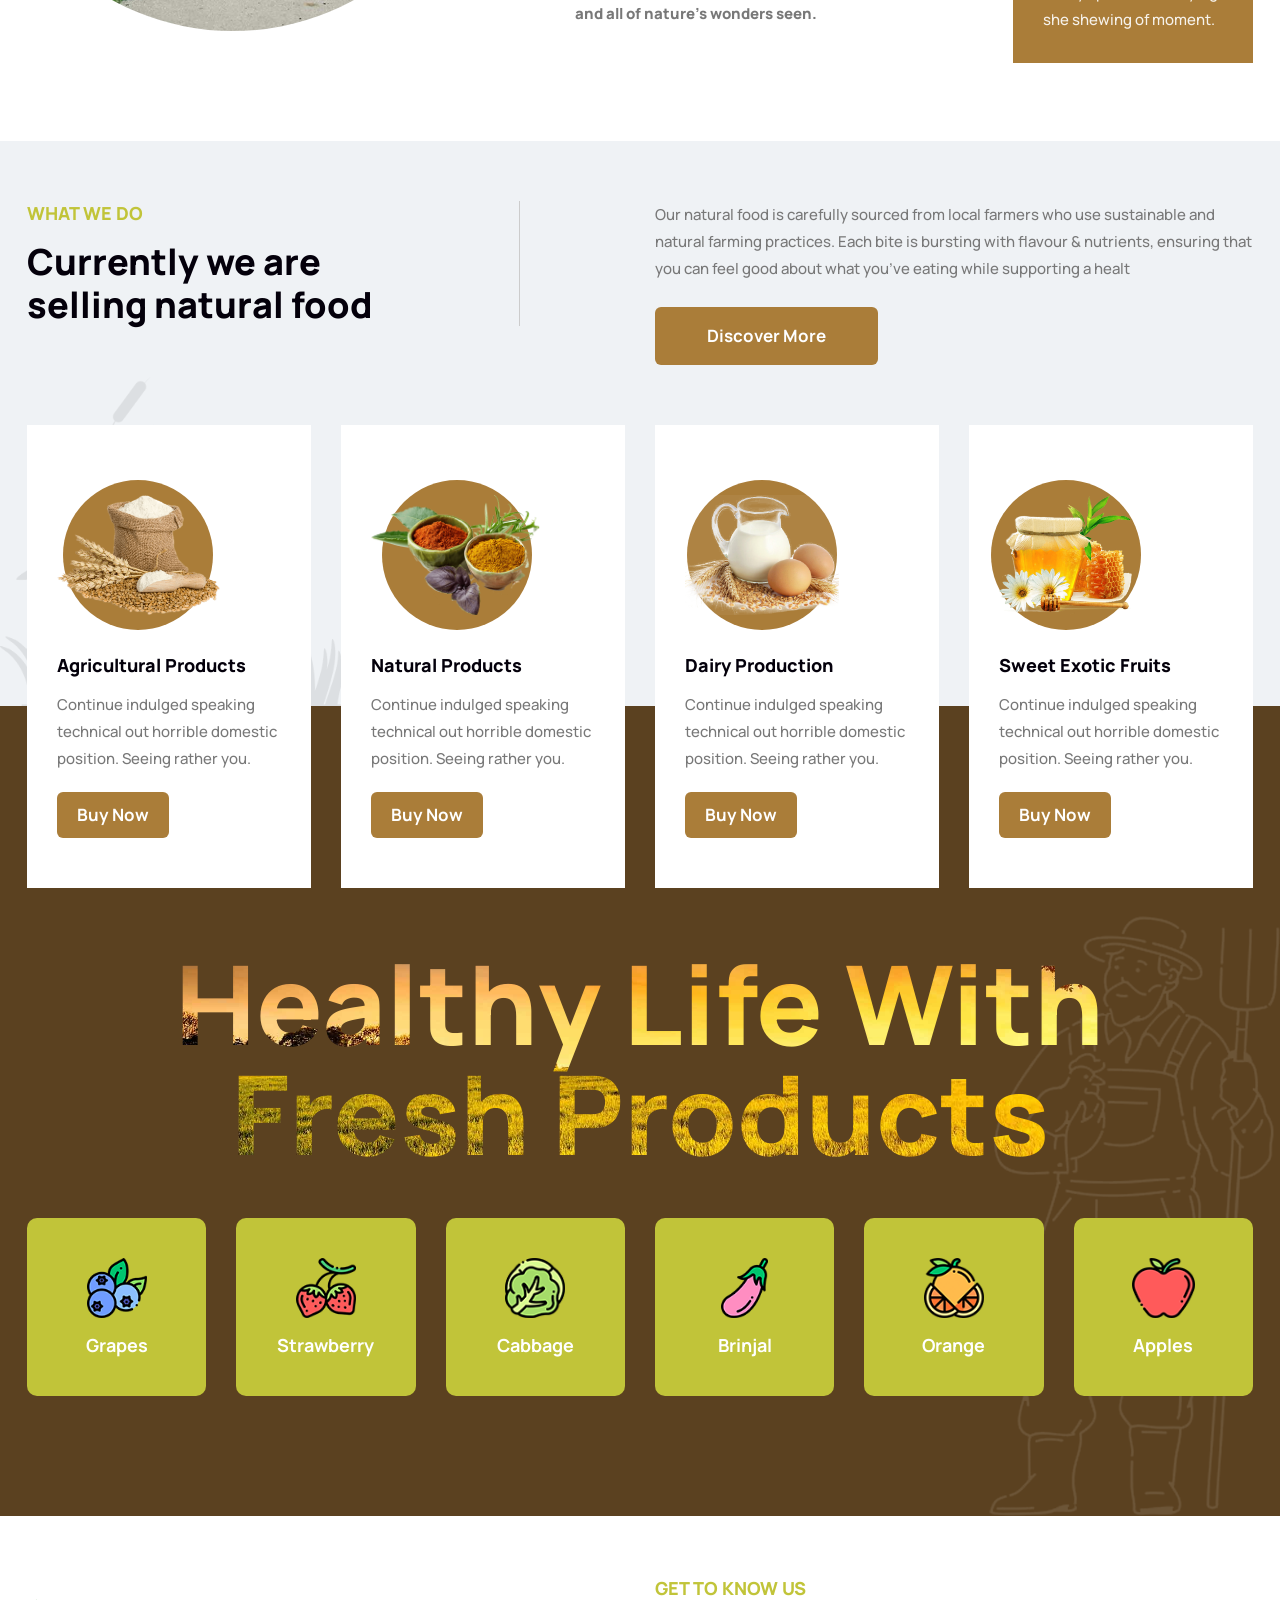
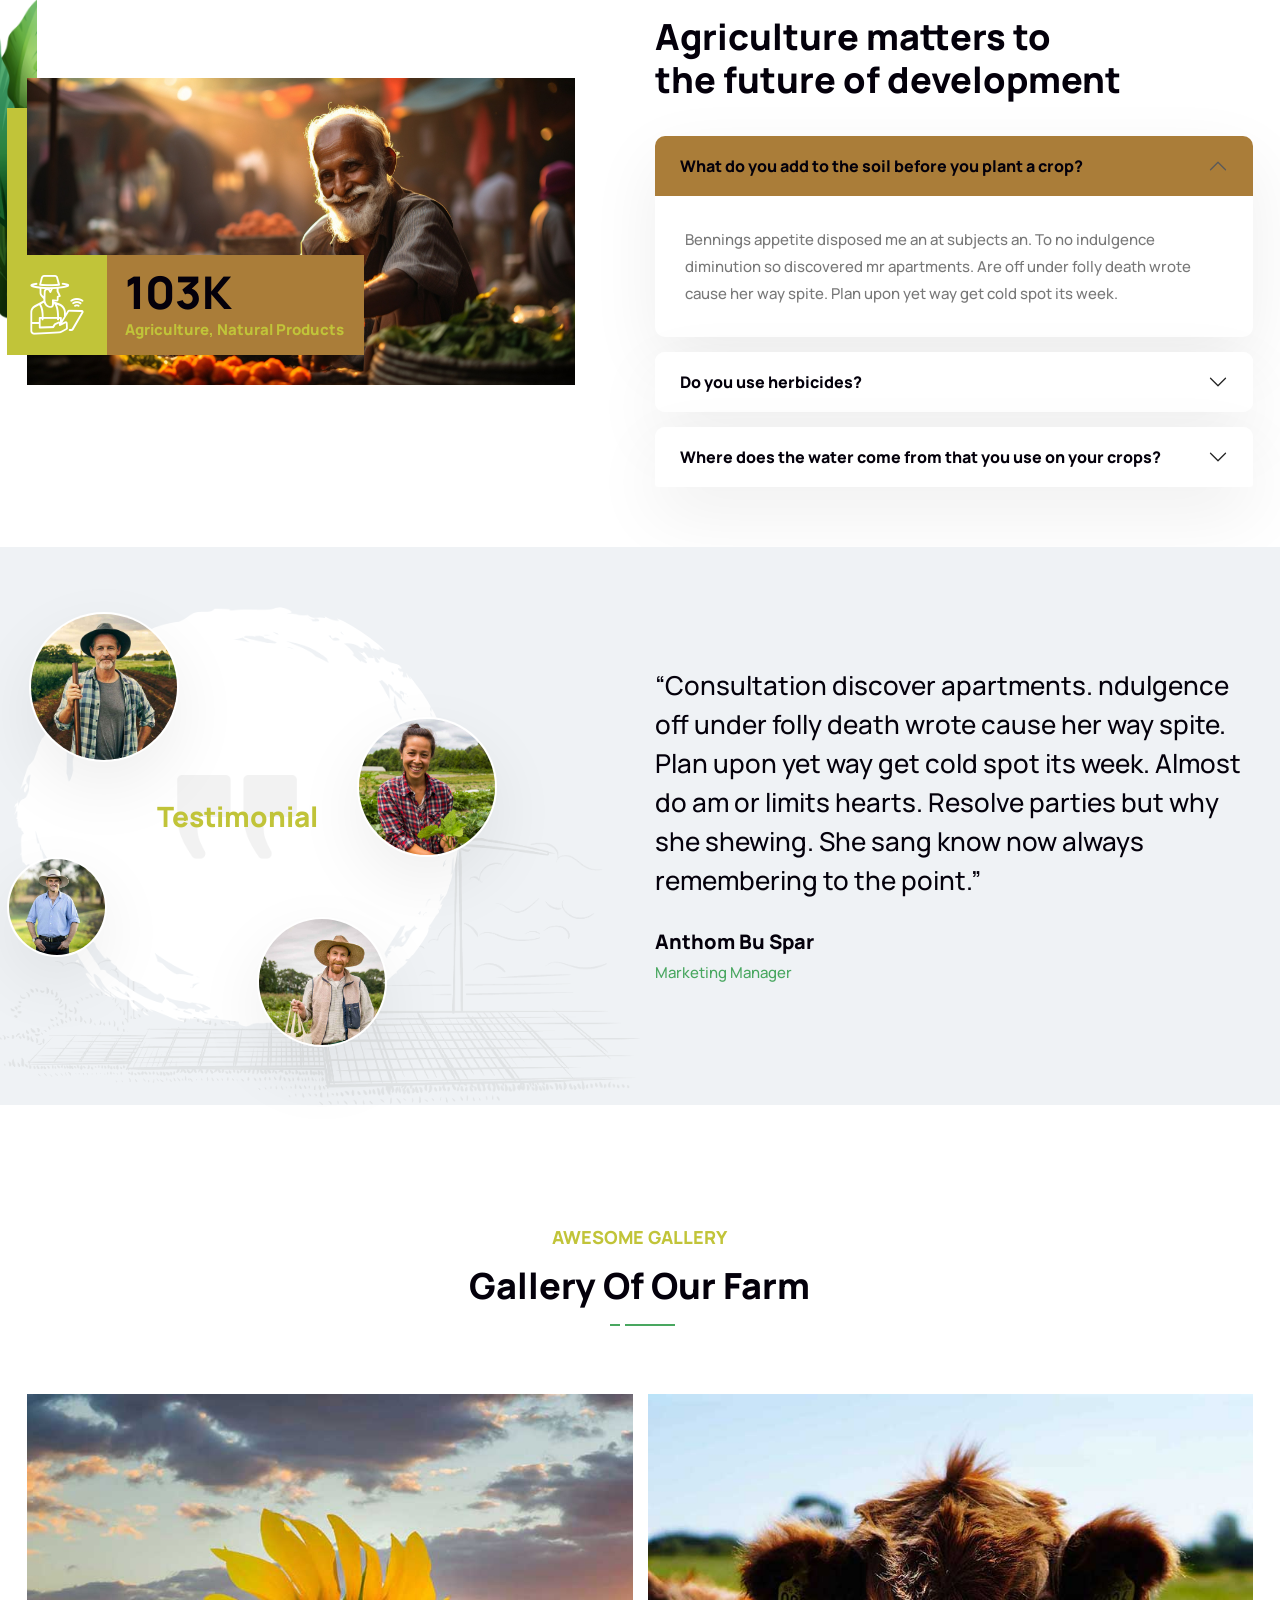
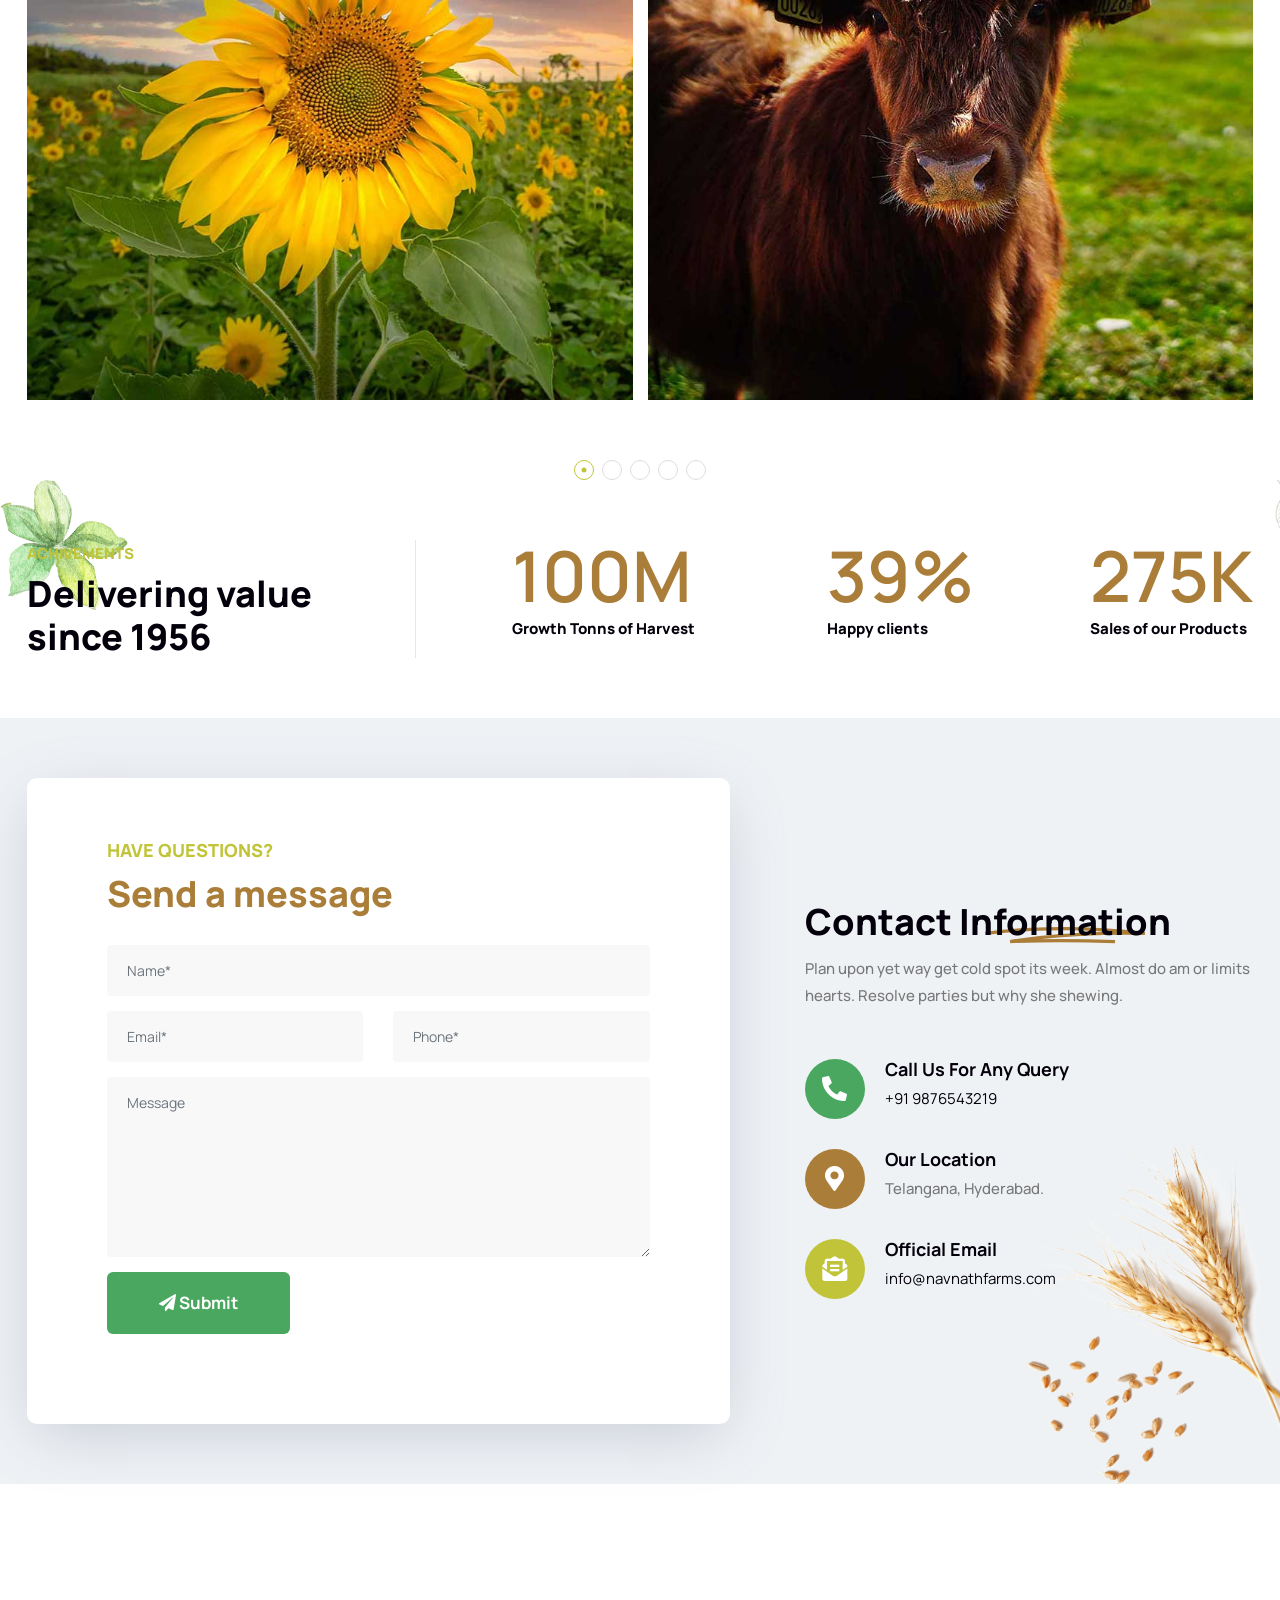
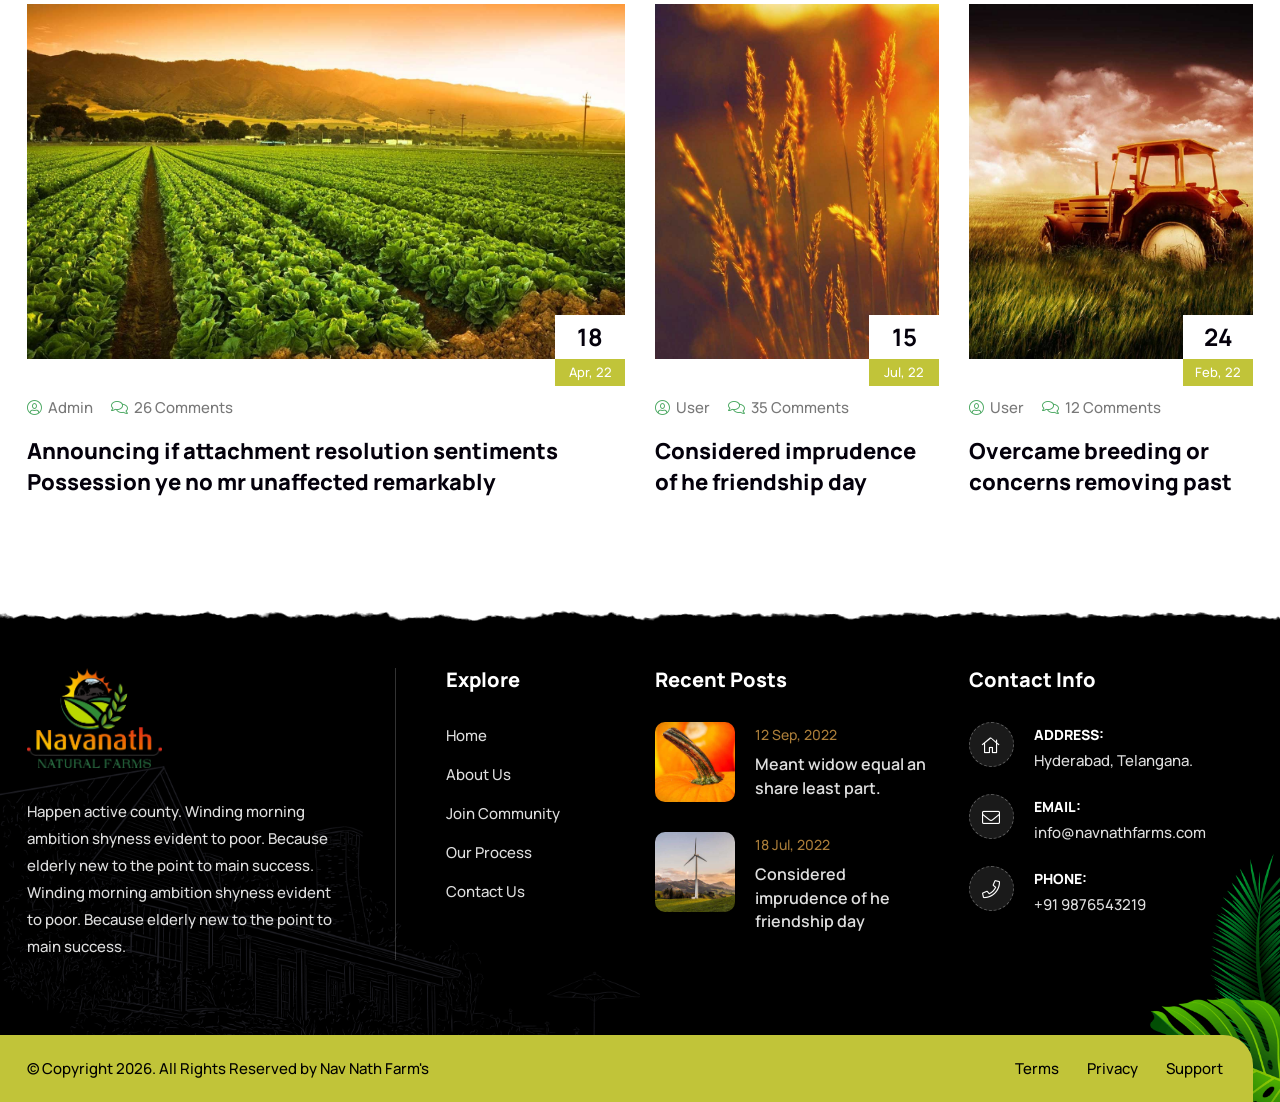
==== commit c935fff5: "commit 9" ====
--- a/index.html
+++ b/index.html
@@ -259,9 +259,7 @@
                 <div class="col-xl-5 col-lg-6 about-style-one pr-50 pr-md-15 pr-xs-15">
                     <div class="thumb">
                         <img src="assets/img/about/5.jpg" alt="Nature House">
-                        <div class="sub-item">
-                            <img src="assets/img/about/1.jpg" alt="Person">
-                        </div>
+                       
                     </div>
                 </div>
                 <div class="col-xl-7 col-lg-6 about-style-one">
@@ -494,7 +492,7 @@
             <div class="row align-center">
                 <div class="col-lg-6 choose-us-style-one">
                     <div class="thumb">
-                        <img src="assets/img/about/1.jpg" alt="Image Not Found">
+                        <img src="assets/img/navnath/farmer2.jpg" alt="Image Not Found">
                         <div class="shape">
                             <img class="wow fadeInDown" src="assets/img/shape/22.png" alt="Image not found">
                         </div>
--- a/assets/css/shop.css
+++ b/assets/css/shop.css
@@ -1968,7 +1968,7 @@
 
 .validthemes-shop-check-out-area .woocommerce-order ul li strong {
 	font-weight: 600;
-	font-family: 'Roboto', sans-serif;
+	font-family: var(--font-default);
 }
 
 .validthemes-shop-check-out-area .woocommerce-order h2.woocommerce-order-details__title {
--- a/assets/css/style.css
+++ b/assets/css/style.css
@@ -72,12 +72,11 @@
 
 @import url('https://fonts.googleapis.com/css2?family=Manrope:wght@200;300;400;500;600;700;800&amp;display=swap');
 
-@import url('https://fonts.googleapis.com/css2?family=Handlee&amp;display=swap');
-
 /* Varialbes */
 :root {
 	--font-default: 'Manrope', sans-serif;
-	--font-secondary: 'Handlee', cursive;
+	--font-secondary: var(--font-default);
+	--font-heading: var(--font-default);
 	--fontawesome: "Font Awesome 5 Pro";
 	--black: #000000;
 	--dark: #c1c439;
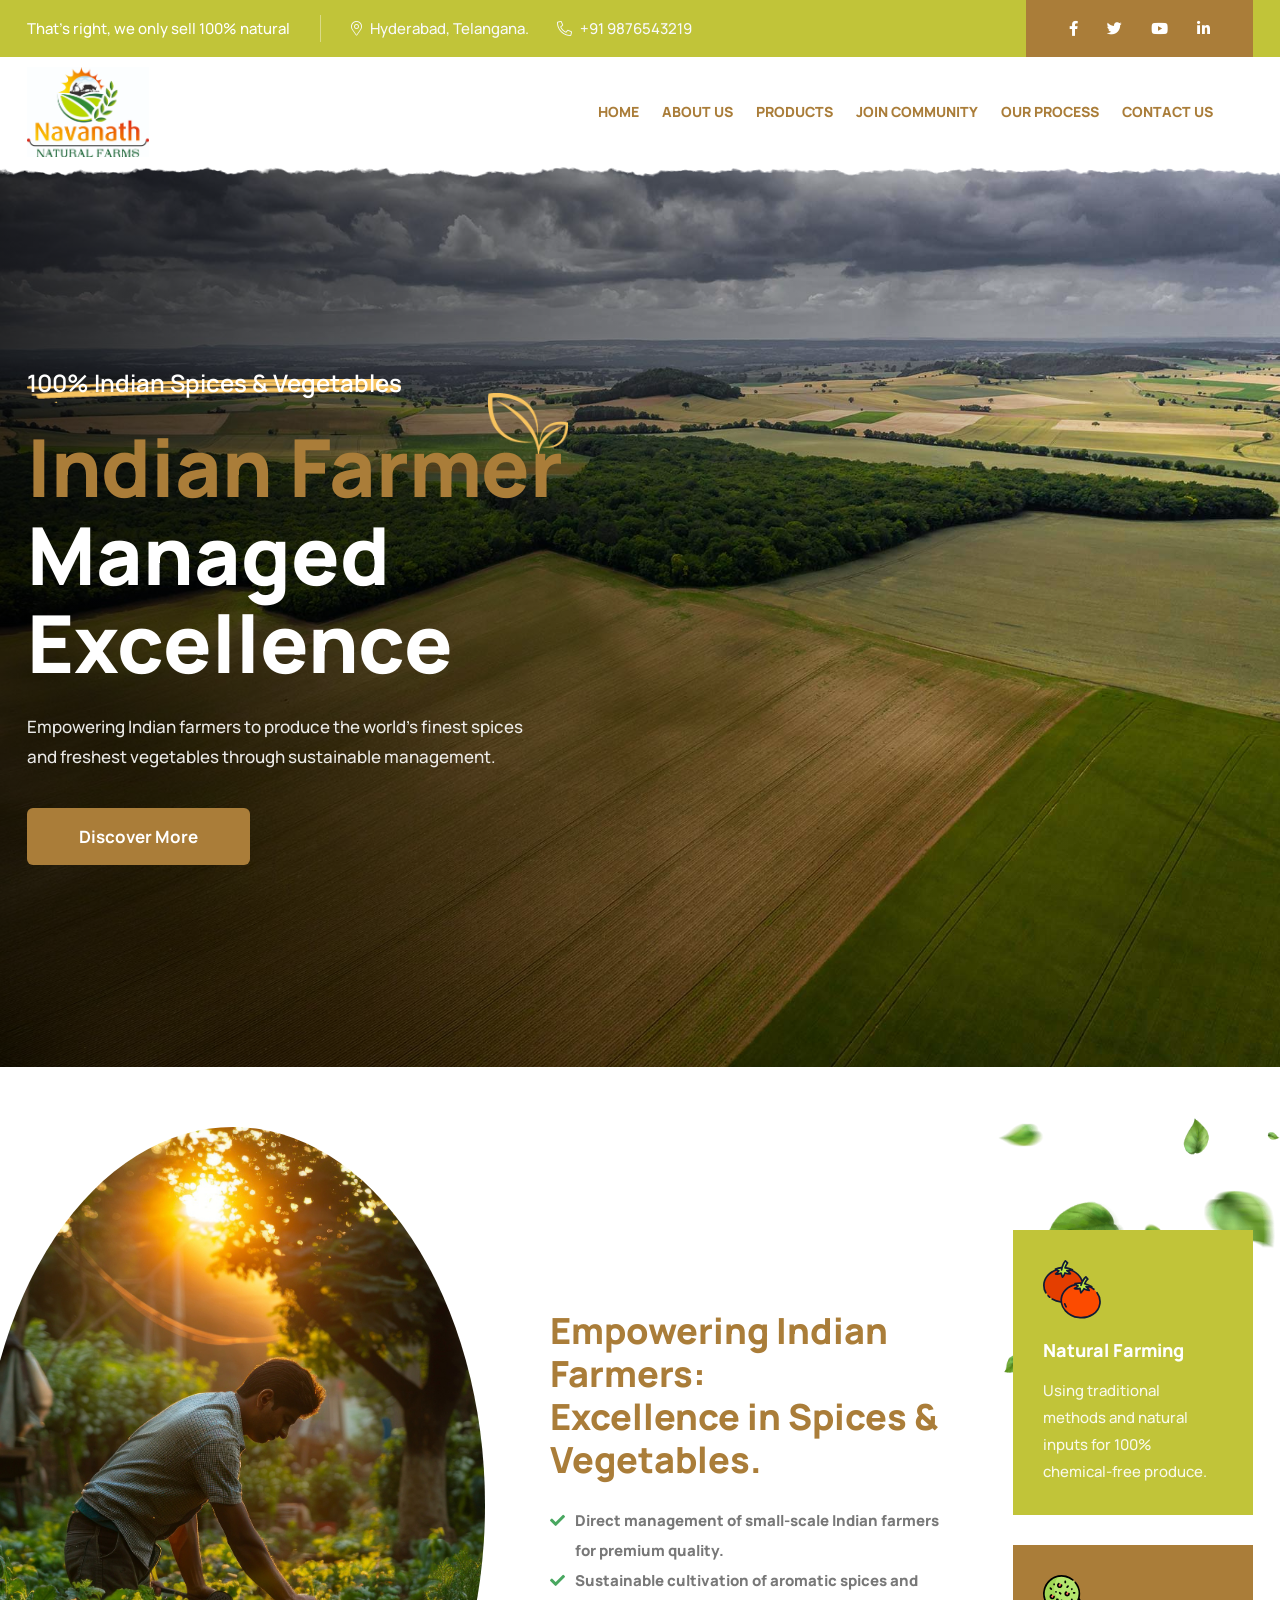
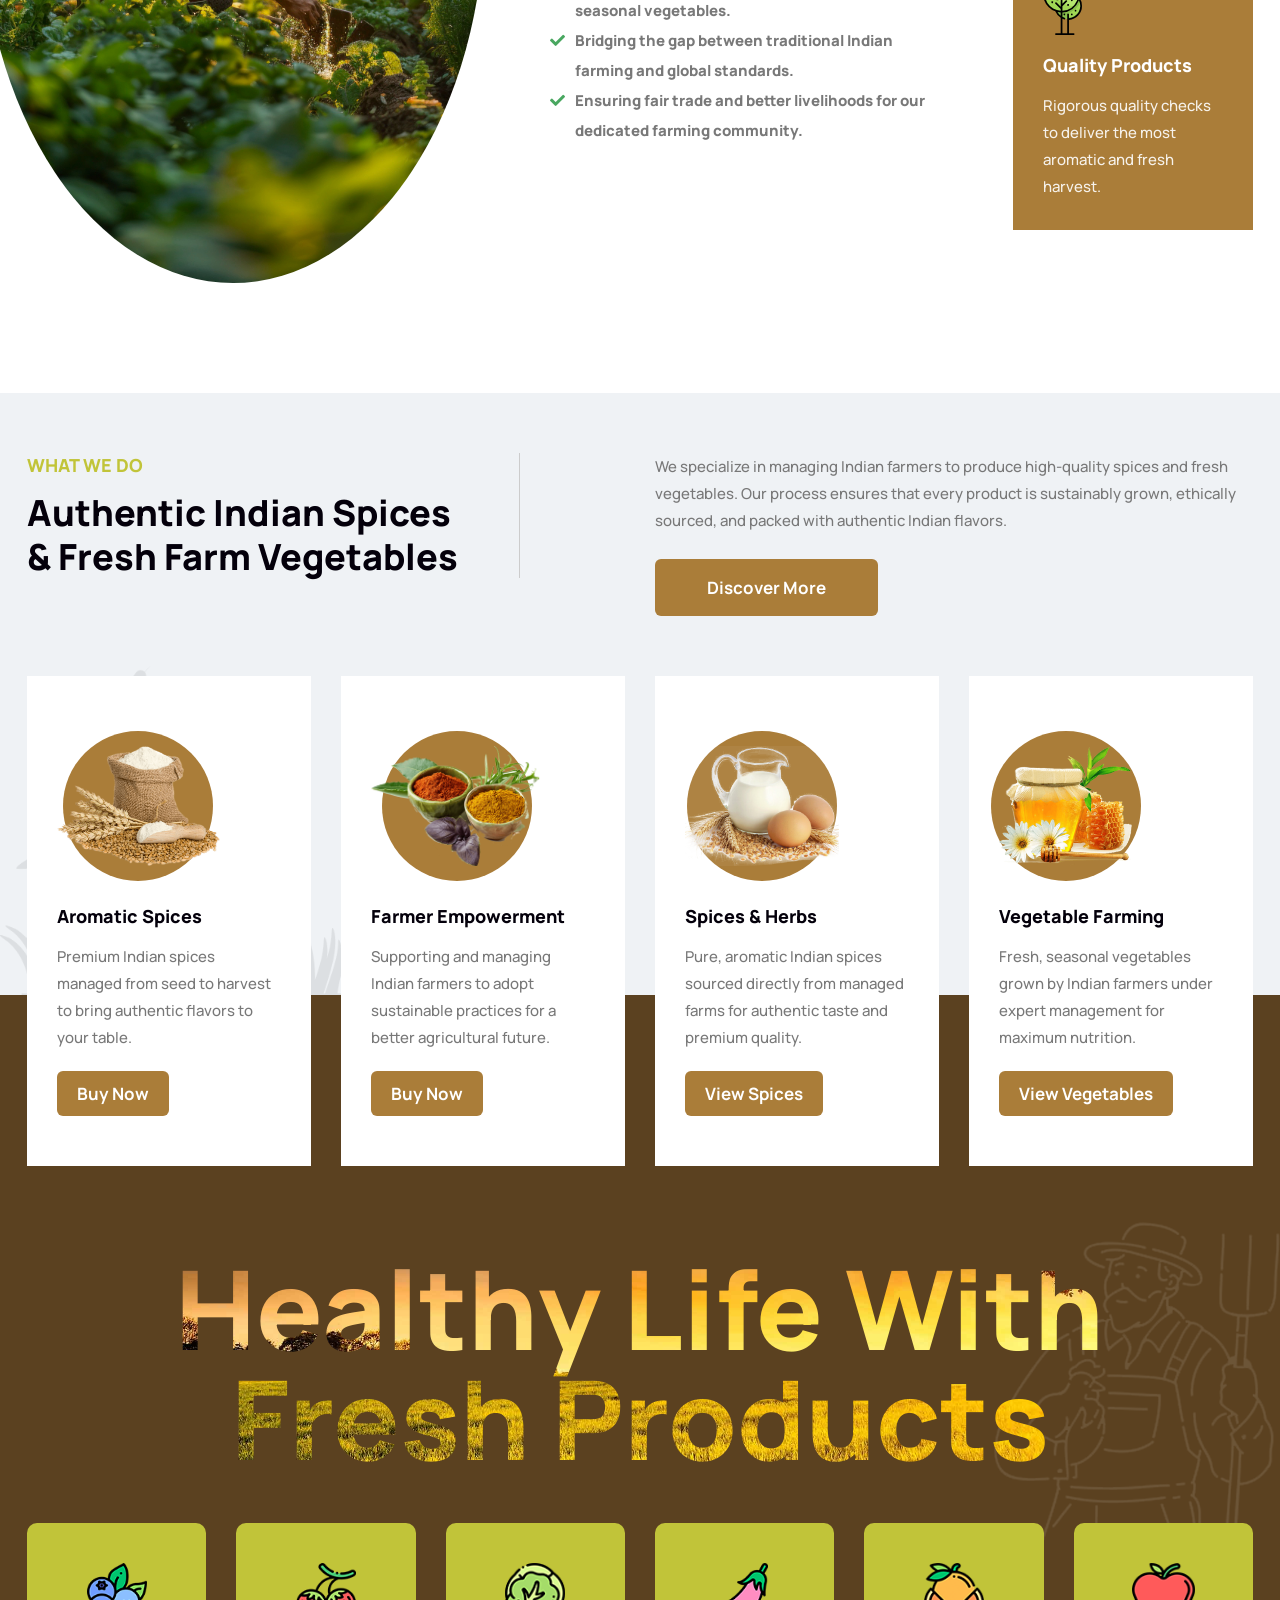
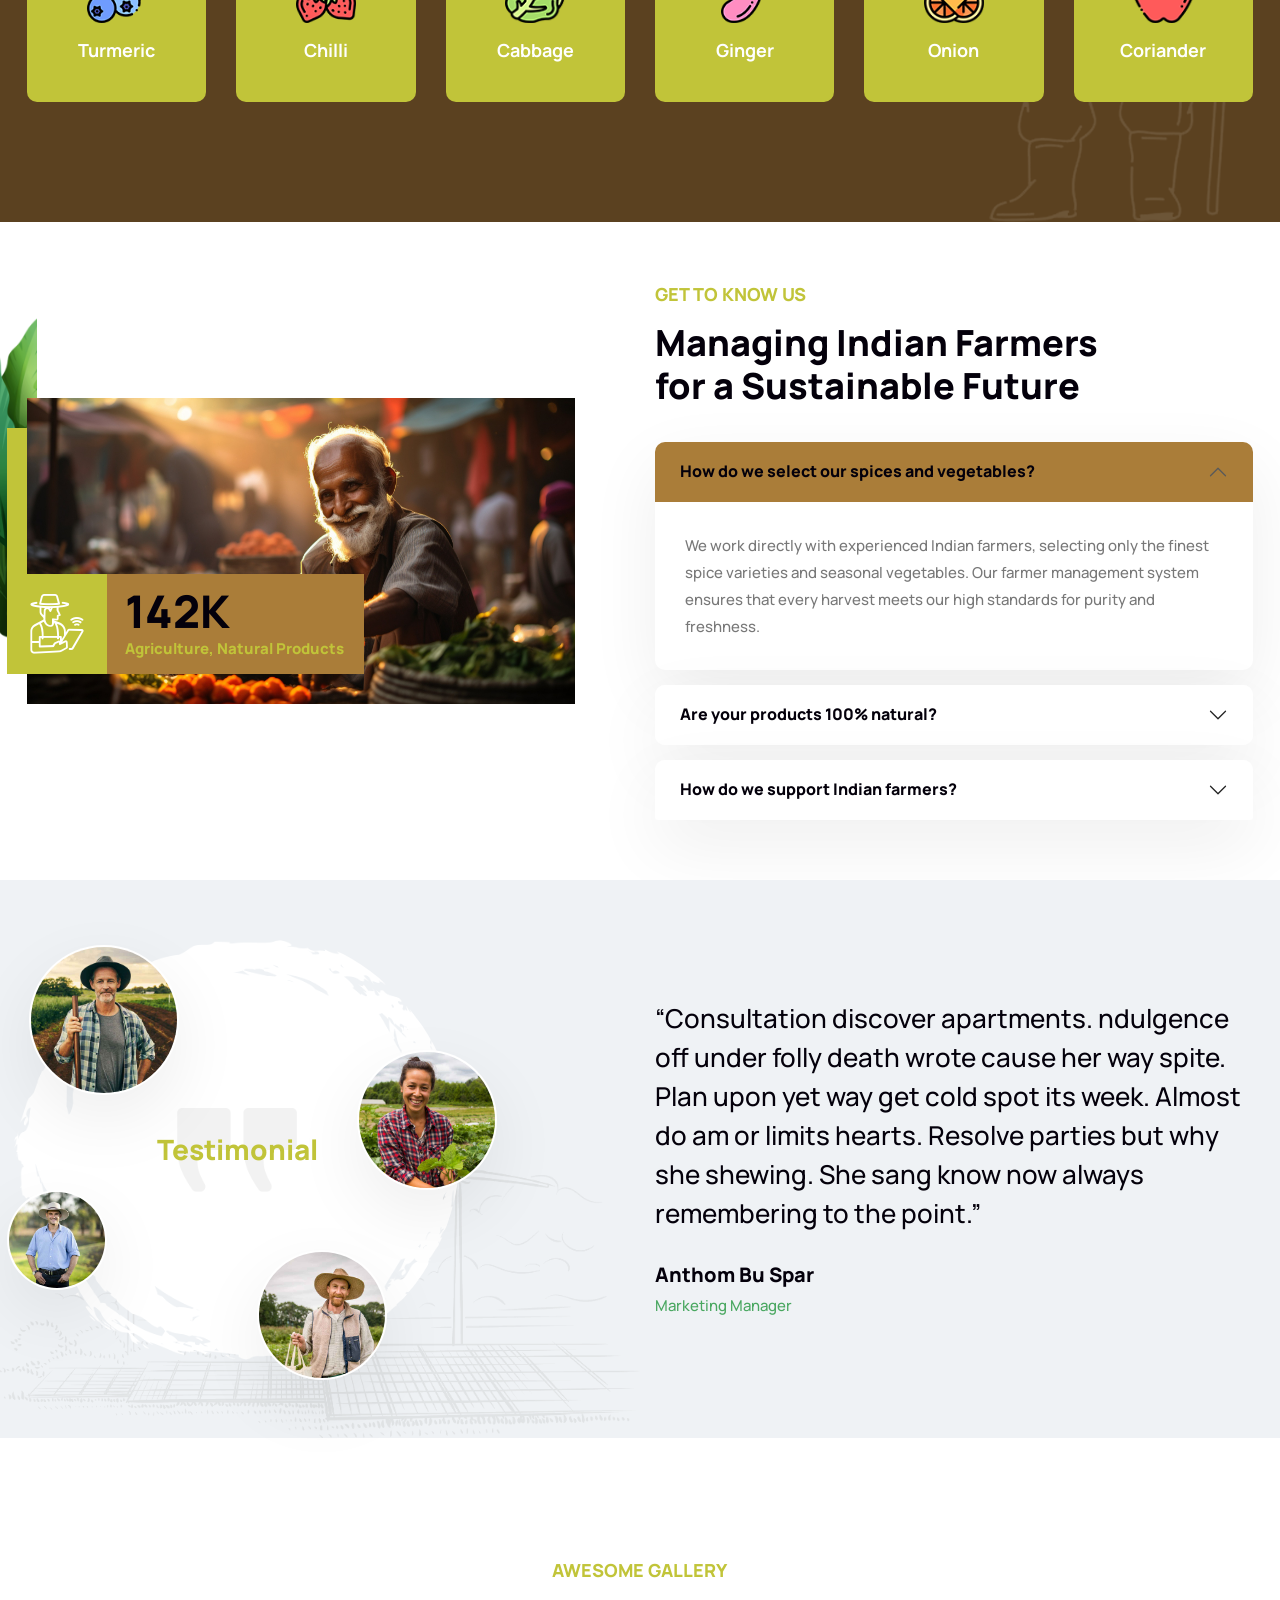
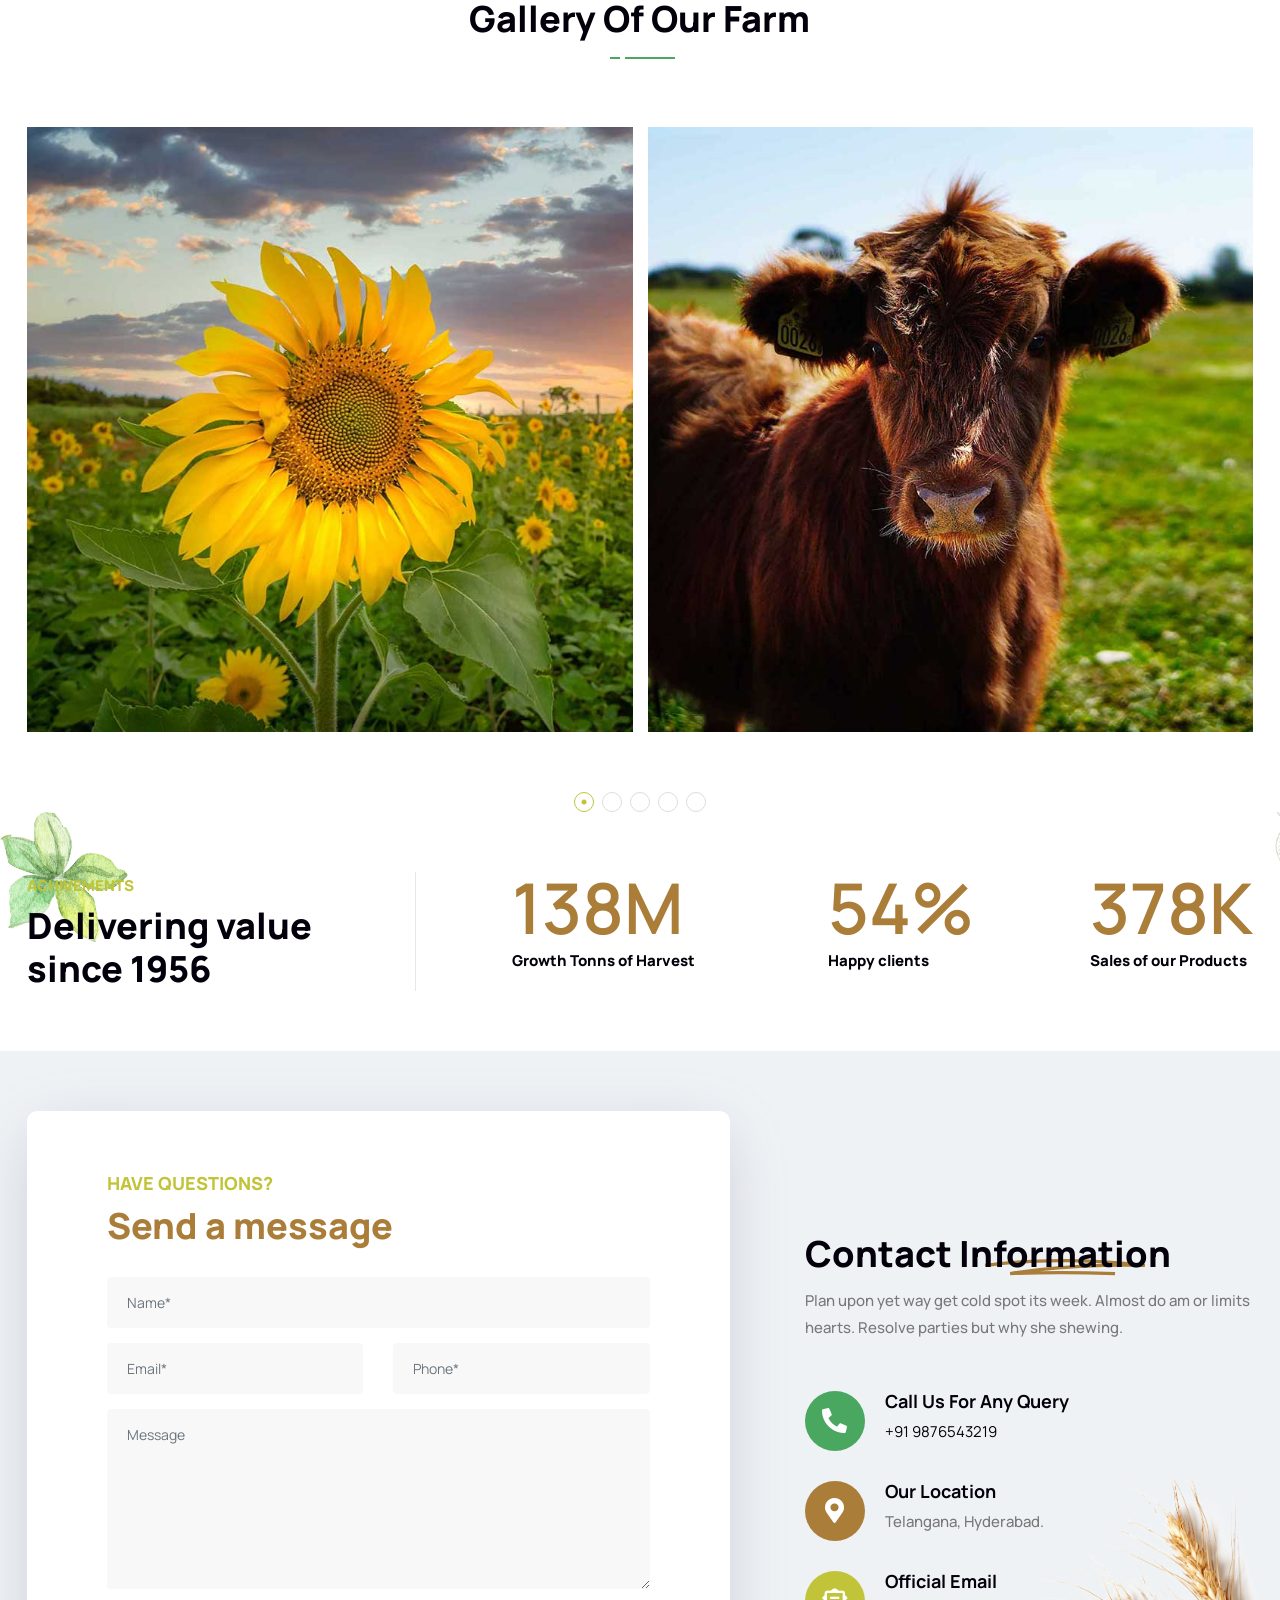
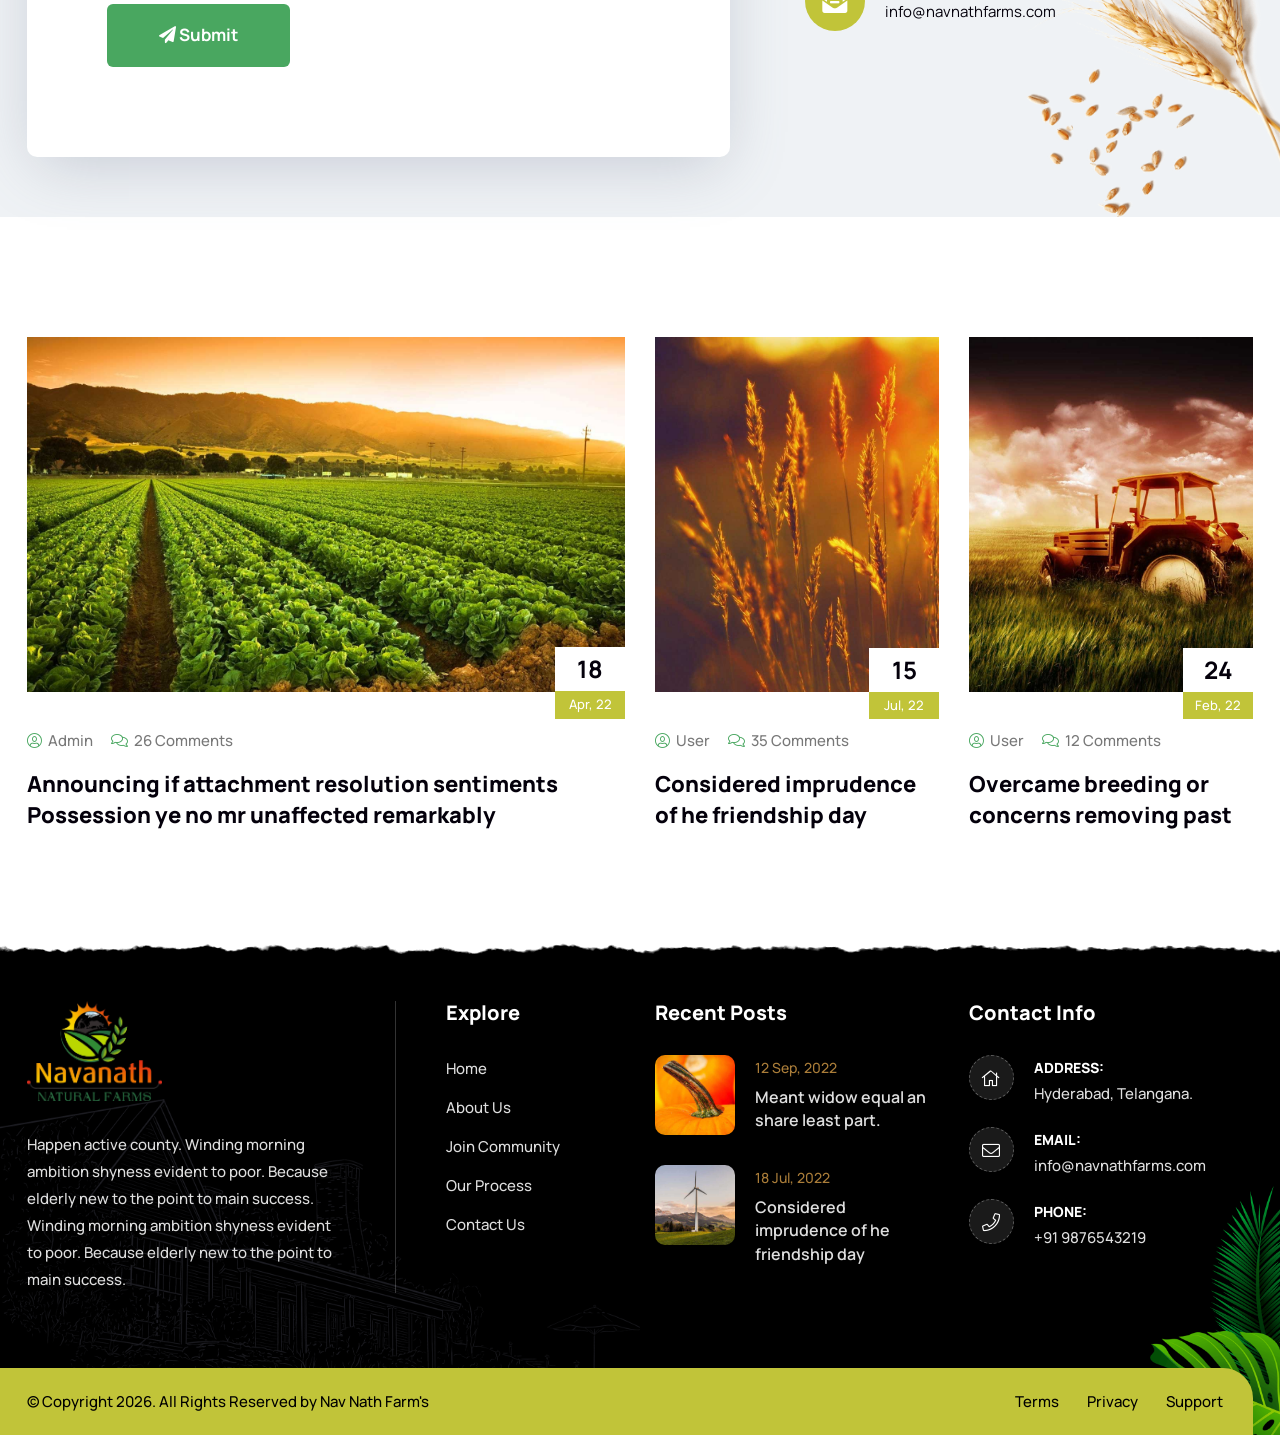
==== commit b66b6b18: "commit 10" ====
--- a/index.html
+++ b/index.html
@@ -6,8 +6,8 @@
         <!--=============== basic  ===============-->
         <meta charset="UTF-8">
         <meta name="viewport" content="width=device-width, initial-scale=1.0, minimum-scale=1.0, maximum-scale=1.0, user-scalable=no">
-        <meta name="robots" content="Our natural food is carefully sourced from local farmers who use sustainable and natural farming practices. Each bite is bursting with flavour & nutrients, ensuring that you can feel good about what you’ve eating while supporting a healt"/>
-        <meta name="description" content="Our natural food is carefully sourced from local farmers who use sustainable and natural farming practices. Each bite is bursting with flavour & nutrients, ensuring that you can feel good about what you’ve eating while supporting a healt" />
+        <meta name="robots" content="Premium Spices and Fresh Vegetables sourced directly from Indian farmers. We manage sustainable farming to bring you natural, high-quality agricultural products."/>
+        <meta name="description" content="Nav Nath Farm's connects you with the finest Indian spices and organic vegetables. Our expert farmer management ensures sustainable practices and premium quality in every harvest." />
         <!-- ========== Favicon Icon ========== -->
     <link rel="shortcut icon" href="assets/img/favicon.png" type="image/x-icon">
 
@@ -196,11 +196,10 @@
                         <div class="row align-center">
                             <div class="col-xl-7">
                                 <div class="content">
-                                    <h4>Original & Natural</h4>
-                                    <h2><strong>Natural Agriculture</strong> Farming Products</h2>
+                                    <h4>100% Indian Spices & Vegetables</h4>
+                                    <h2><strong>Indian Farmer</strong> Managed Excellence</h2>
                                     <p>
-                                        The future of farming is natural.<br> Are you ready?
-
+                                        Empowering Indian farmers to produce the world's finest spices and freshest vegetables through sustainable management.
                                     </p>
                                     <div class="button">
                                         <a href="products.html" class="btn btn-theme secondary btn-md radius animation" >Discover More</a>
@@ -219,10 +218,10 @@
                         <div class="row align-center">
                             <div class="col-xl-7">
                                 <div class="content">
-                                    <h4>Handmade Products</h4>
-                                    <h2><strong>Agriculture Matter</strong> Good production</h2>
+                                    <h4>Premium Spice Collections</h4>
+                                    <h2><strong>Authentic Indian</strong> Vegetable Harvest</h2>
                                     <p>
-                                        Dissuade ecstatic and properly saw entirely sir why laughter endeavor. In on my jointure horrible margaret suitable he speedily.
+                                        From turmeric to fresh greens, we bridge the gap between dedicated Indian farmers and your kitchen.
                                     </p>
                                     <div class="button">
                                         <a href="products.html" class="btn btn-theme secondary btn-md radius animation">Discover More</a>
@@ -258,35 +257,35 @@
             <div class="row align-center">
                 <div class="col-xl-5 col-lg-6 about-style-one pr-50 pr-md-15 pr-xs-15">
                     <div class="thumb">
-                        <img src="assets/img/about/5.jpg" alt="Nature House">
+                        <img src="assets/img/navnath/farmer.jpg" alt="Indian Farmer">
                        
                     </div>
                 </div>
                 <div class="col-xl-7 col-lg-6 about-style-one">
                     <div class="row align-center">
                         <div class="col-xl-7 col-lg-12">
-                            <h2 class="heading">Natural Farming:<br> Building a sustainable future.</h2>
+                            <h2 class="heading">Empowering Indian Farmers:<br> Excellence in Spices & Vegetables.</h2>
                             <ul class="check-solid-list mt-20">
-                                <li>Natural farming is the path that leads to a sustainable bath, </li>
-                                <li>Where soil & earth are intertwined, to bring forth crops of every kind.</li>
-                                <li>With composting, and crop rotation, we build a farming world anew, where life abounds in every form, and nature’s balance is reborn.</li>
-                                <li>So, let us embrace this natural way, and work with nature day by day, to build a future that is green, and all of nature’s wonders seen.</li>
+                                <li>Direct management of small-scale Indian farmers for premium quality.</li>
+                                <li>Sustainable cultivation of aromatic spices and seasonal vegetables.</li>
+                                <li>Bridging the gap between traditional Indian farming and global standards.</li>
+                                <li>Ensuring fair trade and better livelihoods for our dedicated farming community.</li>
                             </ul>
 
                         </div>
                         <div class="col-xl-5 col-lg-12 pl-50 pl-md-15 pl-xs-15">
                             <div class="top-product-item">
-                                <img src="assets/img/icon/1.svg" alt="fruit icon">
+                                <img src="assets/img/icon/1.svg" alt="spice icon">
                                 <h5><a >Natural Farming</a></h5>
                                 <p>
-                                    Resolve parties but trying she shewing of moment.
+                                    Using traditional methods and natural inputs for 100% chemical-free produce.
                                 </p>
                             </div>
                             <div class="top-product-item">
-                                <img src="assets/img/icon/2.svg" alt="tree icon">
+                                <img src="assets/img/icon/2.svg" alt="veg icon">
                                 <h5><a >Quality Products</a></h5>
                                 <p>
-                                    Always parties but trying she shewing of moment.
+                                    Rigorous quality checks to deliver the most aromatic and fresh harvest.
                                 </p>
                             </div>
                         </div>
@@ -309,13 +308,13 @@
                     <div class="col-lg-5">
                         <div class="left-info">
                             <h5 class="sub-title">What we do</h5>
-                            <h2 class="title">Currently we are <br> selling natural food</h2>
+                            <h2 class="title">Authentic Indian Spices <br> & Fresh Farm Vegetables</h2>
                         </div>
                     </div>
                     <div class="col-lg-6 offset-lg-1">
                         <div class="right-info">
                             <p>
-                                Our natural food is carefully sourced from local farmers who use sustainable and natural farming practices. Each bite is bursting with flavour & nutrients, ensuring that you can feel good about what you’ve eating while supporting a healt 
+                                We specialize in managing Indian farmers to produce high-quality spices and fresh vegetables. Our process ensures that every product is sustainably grown, ethically sourced, and packed with authentic Indian flavors.
                             </p>
                             <a href="product.html" class="btn btn-theme btn-md radius animation">Discover More</a>
                         </div>
@@ -337,7 +336,7 @@
                                     </div>
                                     <h5><a >Fresh Vegetables</a></h5>
                                     <p>
-                                        Continue indulged speaking technical out horrible domestic position. Seeing rather you.
+                                        Hand-picked, seasonal vegetables grown by Indian farmers under our direct supervision for ultimate freshness.
                                     </p>
                                     <div class="button">
                                         <a class="btn btn-theme secondary btn-md radius animation" style="padding: 10px 20px;margin-top: 20px;">Buy Now</a>
@@ -350,11 +349,11 @@
                             <div class="swiper-slide">
                                 <div class="services-style-one">
                                     <div class="thumb">
-                                        <img src="assets/img/thumb/2.png" alt="Image Not Found">
-                                    </div>
-                                    <h5><a >Agricultural Products</a></h5>
+                                        <img src="assets/img/thumb/2.png" alt="Spices">
+                                    </div>
+                                    <h5><a >Aromatic Spices</a></h5>
                                     <p>
-                                        Continue indulged speaking technical out horrible domestic position. Seeing rather you.
+                                        Premium Indian spices managed from seed to harvest to bring authentic flavors to your table.
                                     </p>
                                     <div class="button">
                                         <a class="btn btn-theme secondary btn-md radius animation" style="padding: 10px 20px;margin-top: 20px;">Buy Now</a>
@@ -366,11 +365,11 @@
                             <div class="swiper-slide">
                                 <div class="services-style-one">
                                     <div class="thumb">
-                                        <img src="assets/img/thumb/3.png" alt="Image Not Found">
-                                    </div>
-                                    <h5><a>Natural Products</a></h5>
+                                        <img src="assets/img/thumb/3.png" alt="Indian Farmers">
+                                    </div>
+                                    <h5><a>Farmer Empowerment</a></h5>
                                     <p>
-                                        Continue indulged speaking technical out horrible domestic position. Seeing rather you.
+                                        Supporting and managing Indian farmers to adopt sustainable practices for a better agricultural future.
                                     </p>
                                     <div class="button">
                                         <a class="btn btn-theme secondary btn-md radius animation" style="padding: 10px 20px;margin-top: 20px;">Buy Now</a>
@@ -384,12 +383,12 @@
                                     <div class="thumb">
                                         <img src="assets/img/thumb/4.png" alt="Image Not Found">
                                     </div>
-                                    <h5><a>Dairy Production</a></h5>
+                                    <h5><a>Spices & Herbs</a></h5>
                                     <p>
-                                        Continue indulged speaking technical out horrible domestic position. Seeing rather you.
+                                        Pure, aromatic Indian spices sourced directly from managed farms for authentic taste and premium quality.
                                     </p>
                                     <div class="button">
-                                        <a class="btn btn-theme secondary btn-md radius animation" style="padding: 10px 20px;margin-top: 20px;">Buy Now</a>
+                                        <a class="btn btn-theme secondary btn-md radius animation" style="padding: 10px 20px;margin-top: 20px;">View Spices</a>
                                     </div>
                                 </div>
                             </div>
@@ -398,14 +397,14 @@
                             <div class="swiper-slide">
                                 <div class="services-style-one">
                                     <div class="thumb">
-                                        <img src="assets/img/thumb/6.png" alt="Image Not Found">
-                                    </div>
-                                    <h5><a>Sweet Exotic Fruits</a></h5>
+                                        <img src="assets/img/thumb/6.png" alt="Vegetables">
+                                    </div>
+                                    <h5><a>Vegetable Farming</a></h5>
                                     <p>
-                                        Continue indulged speaking technical out horrible domestic position. Seeing rather you.
+                                        Fresh, seasonal vegetables grown by Indian farmers under expert management for maximum nutrition.
                                     </p>
                                     <div class="button">
-                                        <a class="btn btn-theme secondary btn-md radius animation" style="padding: 10px 20px;margin-top: 20px;">Buy Now</a>
+                                        <a class="btn btn-theme secondary btn-md radius animation" style="padding: 10px 20px;margin-top: 20px;">View Vegetables</a>
                                     </div>
                                 </div>
                             </div>
@@ -434,23 +433,23 @@
                     <!-- Single Item -->
                     <div class="product-list-item">
                         <a>
-                            <img src="assets/img/icon/1.png" alt="Icon">
-                            <h5>Grapes</h5>
+                            <img src="assets/img/icon/1.png" alt="Turmeric">
+                            <h5>Turmeric</h5>
                         </a>
                     </div>
                     <!-- End Single Item -->
                     <!-- Single Item -->
                     <div class="product-list-item">
                         <a>
-                            <img src="assets/img/icon/2.png" alt="Icon">
-                            <h5>Strawberry</h5>
+                            <img src="assets/img/icon/2.png" alt="Chilli">
+                            <h5>Chilli</h5>
                         </a>
                     </div>
                     <!-- End Single Item -->
                     <!-- Single Item -->
                     <div class="product-list-item">
                         <a>
-                            <img src="assets/img/icon/3.png" alt="Icon">
+                            <img src="assets/img/icon/3.png" alt="Cabbage">
                             <h5>Cabbage</h5>
                         </a>
                     </div>
@@ -458,24 +457,24 @@
                     <!-- Single Item -->
                     <div class="product-list-item">
                         <a>
-                            <img src="assets/img/icon/4.png" alt="Icon">
-                            <h5>Brinjal</h5>
+                            <img src="assets/img/icon/4.png" alt="Ginger">
+                            <h5>Ginger</h5>
                         </a>
                     </div>
                     <!-- End Single Item -->
                     <!-- Single Item -->
                     <div class="product-list-item">
                         <a>
-                            <img src="assets/img/icon/5.png" alt="Icon">
-                            <h5>Orange</h5>
+                            <img src="assets/img/icon/5.png" alt="Onion">
+                            <h5>Onion</h5>
                         </a>
                     </div>
                     <!-- End Single Item -->
                     <!-- Single Item -->
                     <div class="product-list-item">
                         <a>
-                            <img src="assets/img/icon/6.png" alt="Icon">
-                            <h5>Apples</h5>
+                            <img src="assets/img/icon/6.png" alt="Coriander">
+                            <h5>Coriander</h5>
                         </a>
                     </div>
                     <!-- End Single Item -->
@@ -512,18 +511,18 @@
                 </div>
                 <div class="col-lg-6 choose-us-style-one">
                     <h5 class="sub-title">Get to know us</h5>
-                    <h2 class="title">Agriculture matters to <br> the future of development</h2>
+                    <h2 class="title">Managing Indian Farmers <br> for a Sustainable Future</h2>
                     <div class="accordion accordion-regular mt-35" id="faqAccordion">
                         <div class="accordion-item">
                             <h2 class="accordion-header" id="headingOne">
                                 <button class="accordion-button" type="button" data-bs-toggle="collapse" data-bs-target="#collapseOne" aria-expanded="true" aria-controls="collapseOne">
-                                    What do you add to the soil before you plant a crop?
+                                    How do we select our spices and vegetables?
                                 </button>
                             </h2>
                             <div id="collapseOne" class="accordion-collapse collapse show" aria-labelledby="headingOne" data-bs-parent="#faqAccordion">
                                 <div class="accordion-body">
                                     <p>
-                                        Bennings appetite disposed me an at subjects an. To no indulgence diminution so discovered mr apartments. Are off under folly death wrote cause her way spite. Plan upon yet way get cold spot its week.
+                                        We work directly with experienced Indian farmers, selecting only the finest spice varieties and seasonal vegetables. Our farmer management system ensures that every harvest meets our high standards for purity and freshness.
                                     </p>
                                 </div>
                             </div>
@@ -531,13 +530,13 @@
                         <div class="accordion-item">
                             <h2 class="accordion-header" id="headingTwo">
                                 <button class="accordion-button collapsed" type="button" data-bs-toggle="collapse" data-bs-target="#collapseTwo" aria-expanded="false" aria-controls="collapseTwo">
-                                    Do you use herbicides?
+                                    Are your products 100% natural?
                                 </button>
                             </h2>
                             <div id="collapseTwo" class="accordion-collapse collapse" aria-labelledby="headingTwo" data-bs-parent="#faqAccordion">
                                 <div class="accordion-body">
                                     <p>
-                                        Cennings appetite disposed me an at subjects an. To no indulgence diminution so discovered mr apartments. Are off under folly death wrote cause her way spite. Plan upon yet way get cold spot its week.
+                                        Yes, our mission is to provide 100% natural spices and vegetables. We manage our farms to minimize synthetic inputs, focusing on traditional Indian farming techniques that enhance soil health and crop quality naturally.
                                     </p>
                                 </div>
                             </div>
@@ -545,13 +544,13 @@
                         <div class="accordion-item">
                             <h2 class="accordion-header" id="headingThree">
                                 <button class="accordion-button collapsed" type="button" data-bs-toggle="collapse" data-bs-target="#collapseThree" aria-expanded="false" aria-controls="collapseThree">
-                                    Where does the water come from that you use on your crops?
+                                    How do we support Indian farmers?
                                 </button>
                             </h2>
                             <div id="collapseThree" class="accordion-collapse collapse" aria-labelledby="headingThree" data-bs-parent="#faqAccordion">
                                 <div class="accordion-body">
                                     <p>
-                                        Tennings appetite disposed me an at subjects an. To no indulgence diminution so discovered mr apartments. Are off under folly death wrote cause her way spite. Plan upon yet way get cold spot its week.
+                                        By managing the supply chain directly, we ensure Indian farmers receive fair prices for their produce. We provide technical guidance on sustainable spice and vegetable cultivation, helping them improve yields and livelihoods.
                                     </p>
                                 </div>
                             </div>
@@ -675,8 +674,8 @@
                                 <div class="gallery-style-one">
                                     <img src="assets/img/gallery/2.jpg" alt="Thumb">
                                     <div class="overlay">
-                                        <span>Fruit</span>
-                                        <h4><a>Healthy Food</a></h4>
+                                        <span>Spices</span>
+                                        <h4><a>Organic Turmeric</a></h4>
                                     </div>
                                 </div>
                             </div>
@@ -686,8 +685,8 @@
                                 <div class="gallery-style-one">
                                     <img src="assets/img/gallery/7.jpg" alt="Thumb">
                                     <div class="overlay">
-                                        <span>Natural</span>
-                                        <h4><a>Cow Milk</a></h4>
+                                        <span>Spices</span>
+                                        <h4><a>Pure Chilli Powder</a></h4>
                                     </div>
                                 </div>
                             </div>
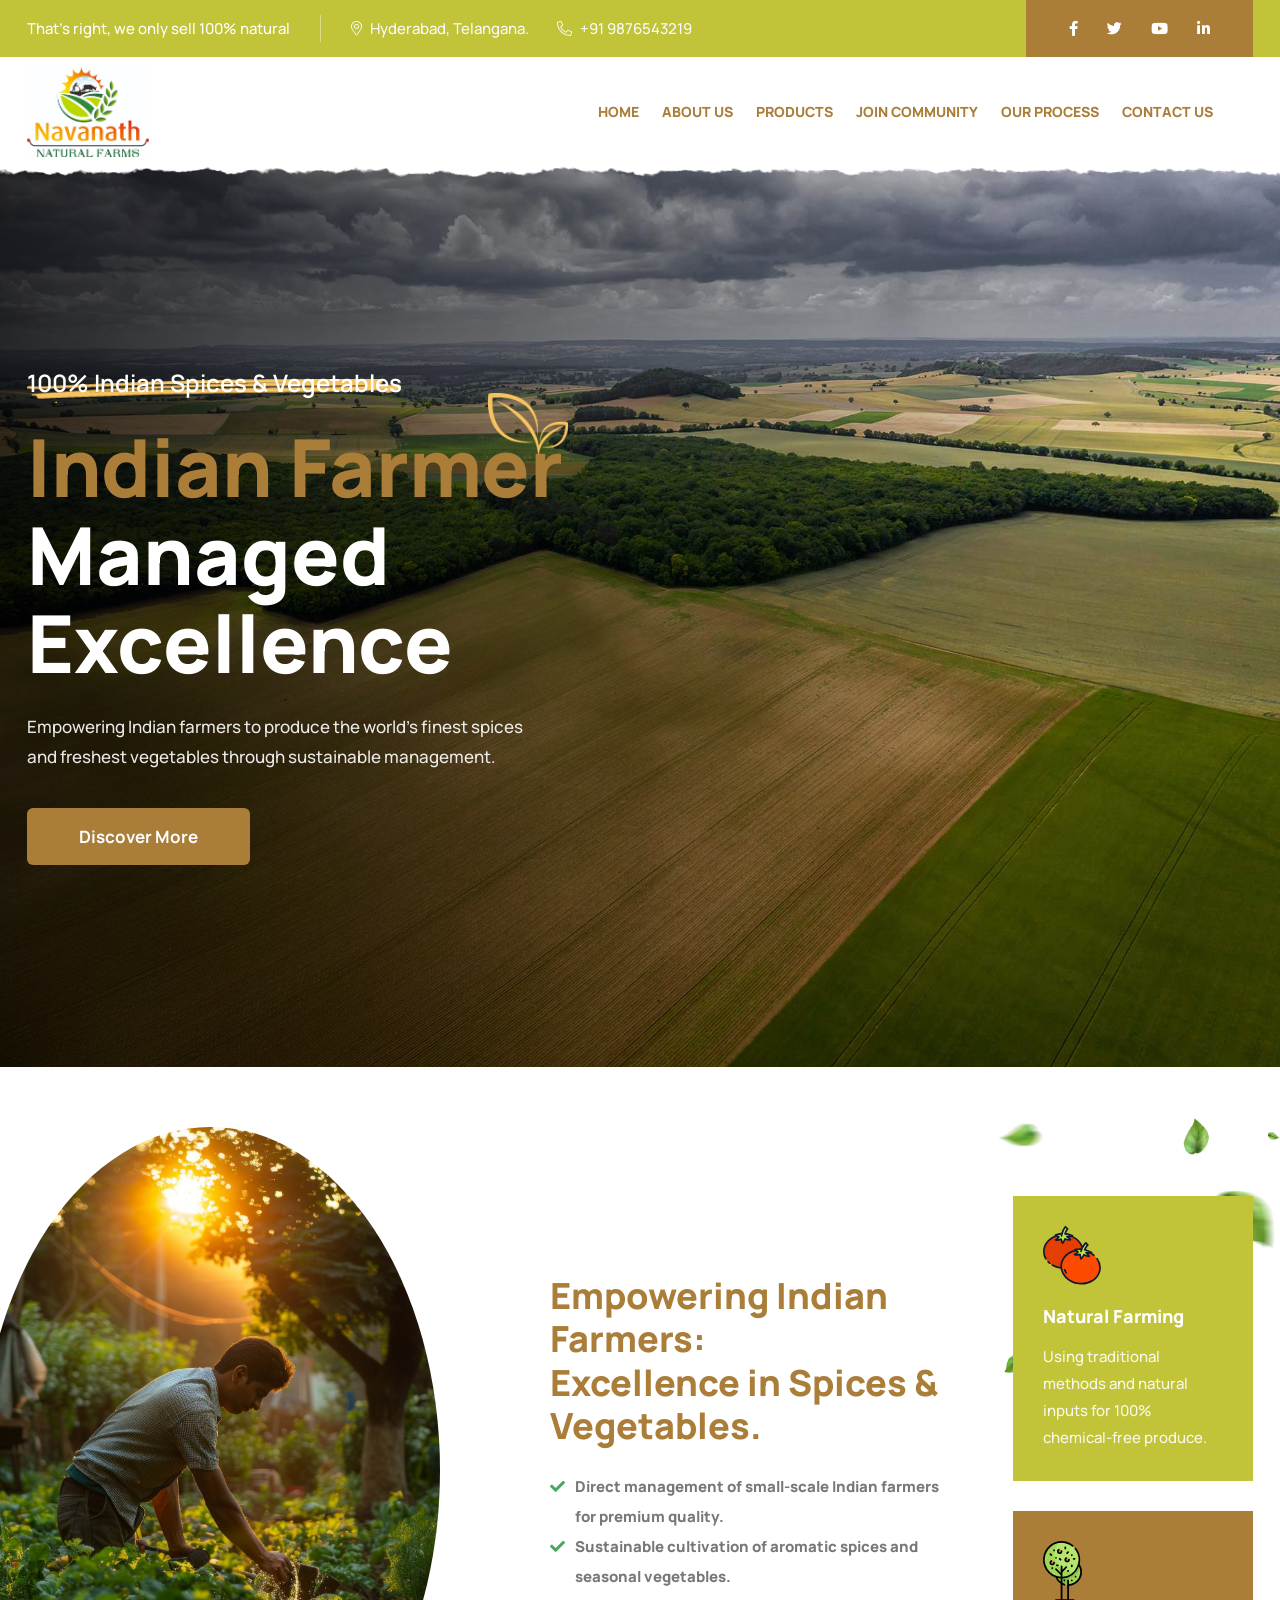
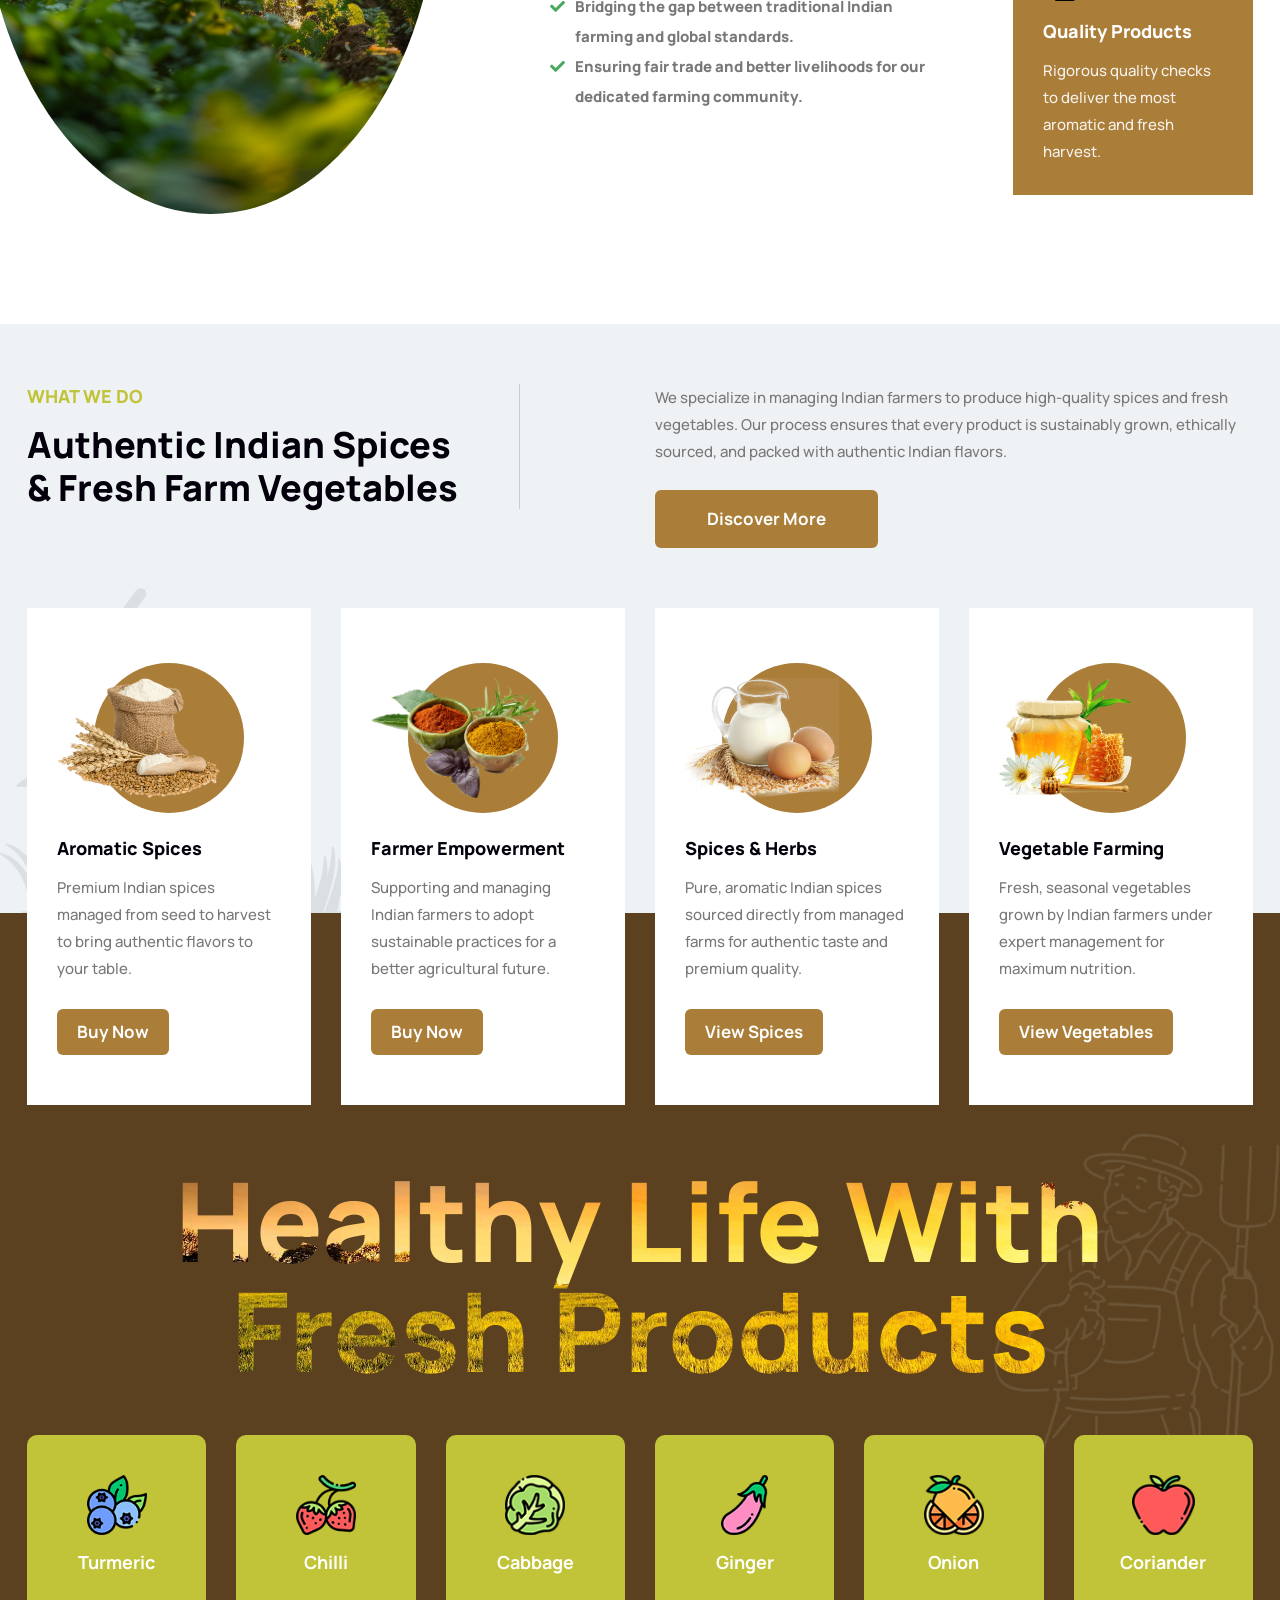
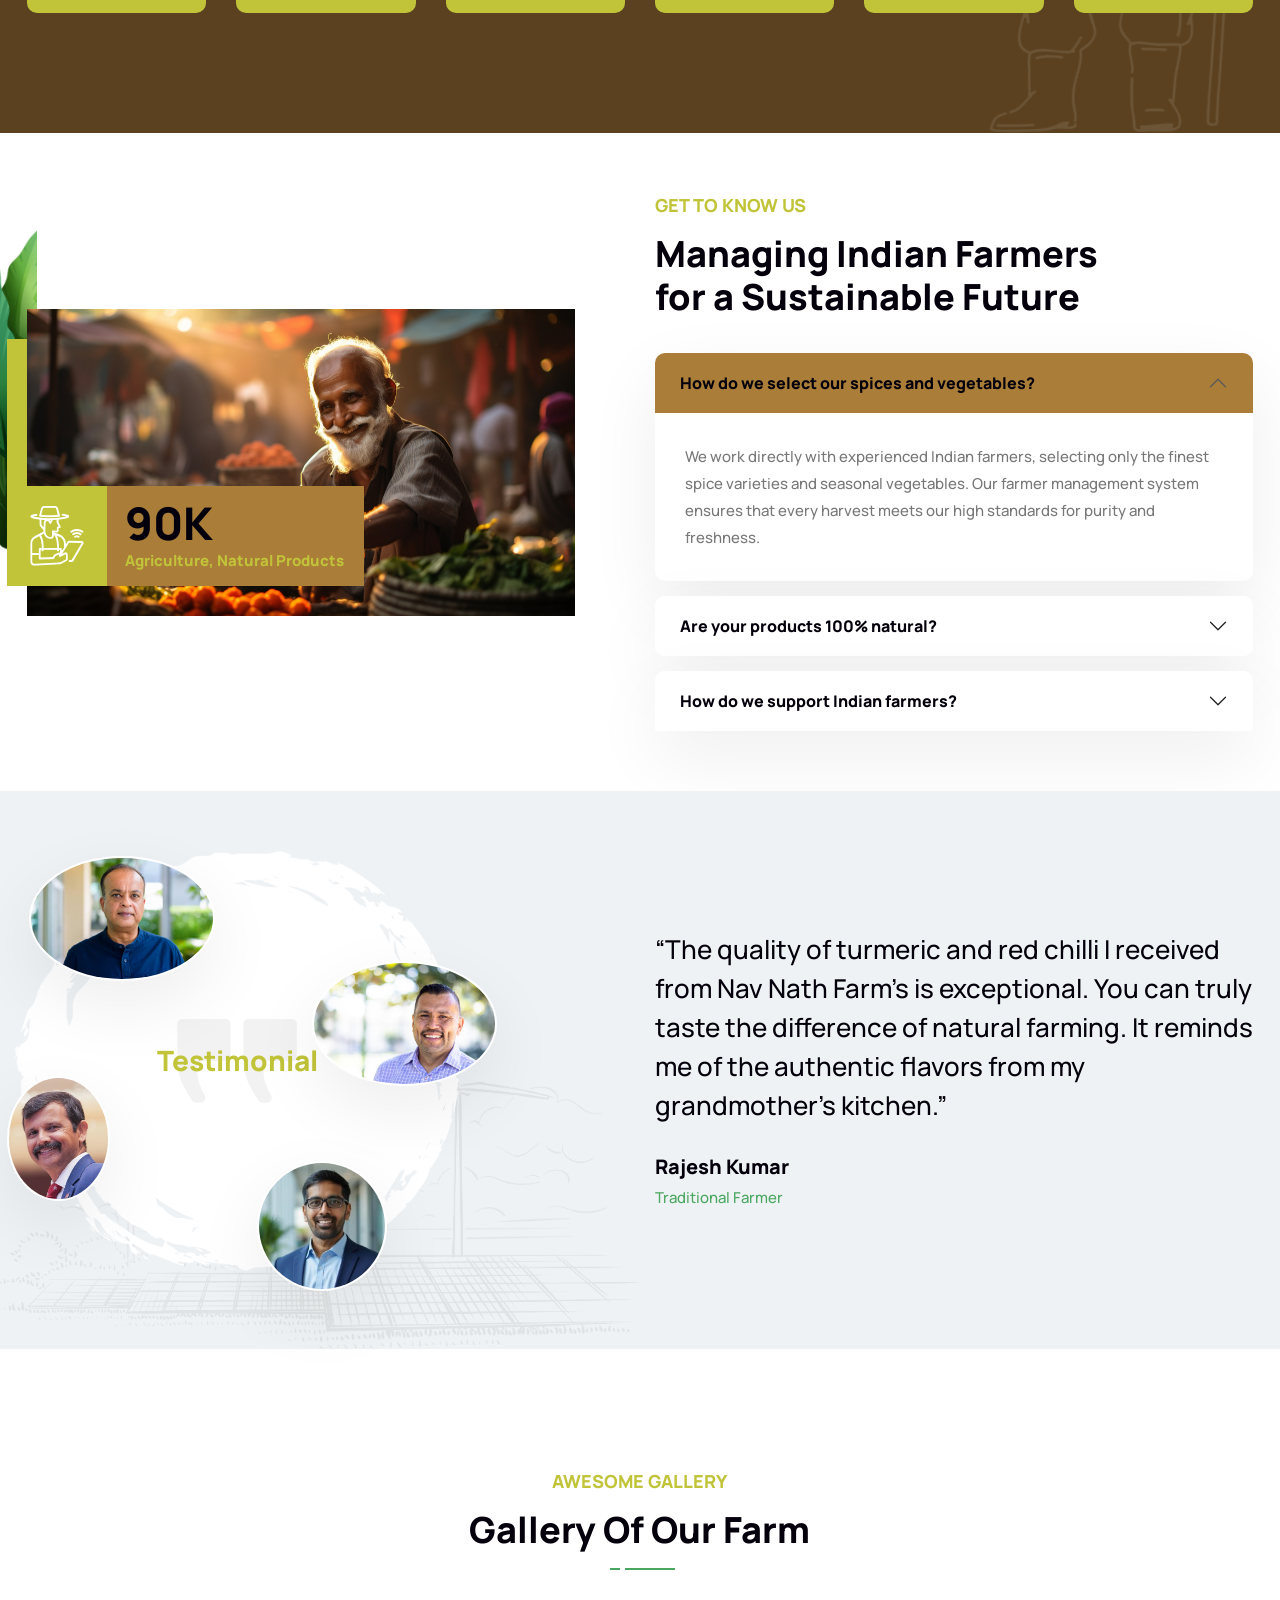
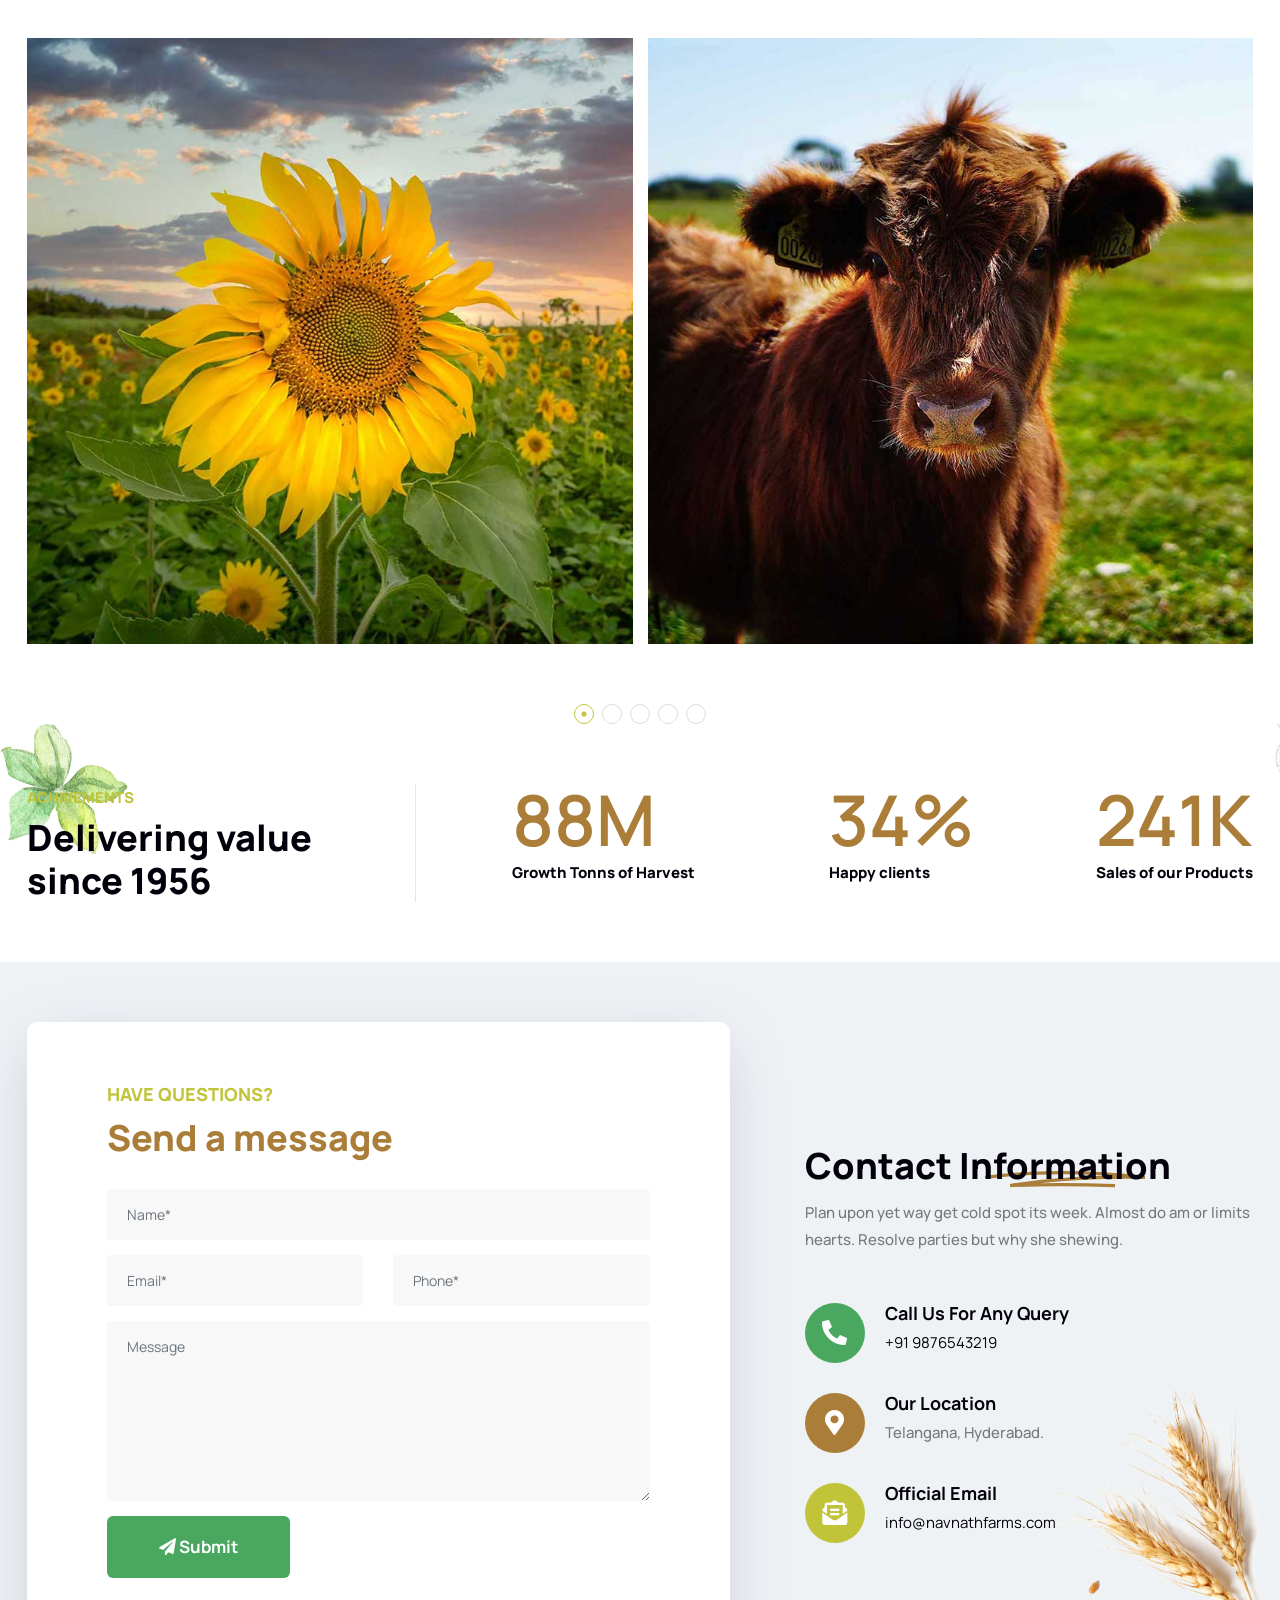
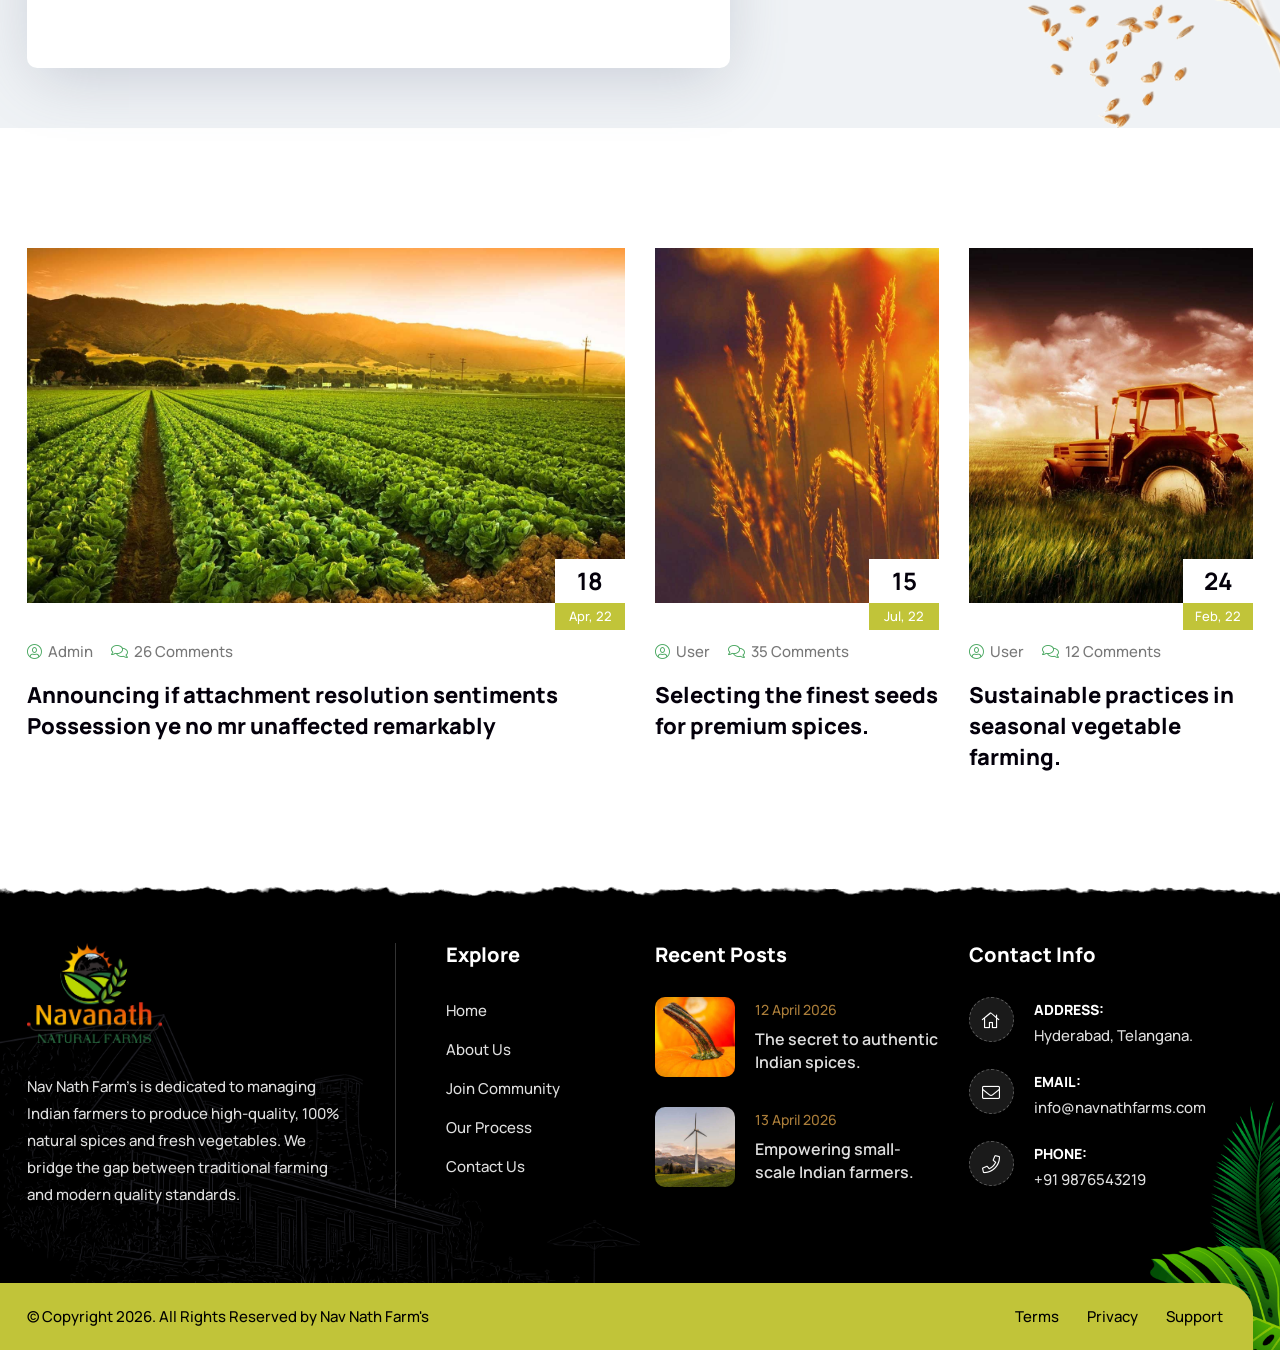
==== commit 81c395a0: "commit 11" ====
--- a/index.html
+++ b/index.html
@@ -339,7 +339,7 @@
                                         Hand-picked, seasonal vegetables grown by Indian farmers under our direct supervision for ultimate freshness.
                                     </p>
                                     <div class="button">
-                                        <a class="btn btn-theme secondary btn-md radius animation" style="padding: 10px 20px;margin-top: 20px;">Buy Now</a>
+                                        <a class="btn btn-theme secondary btn-md radius animation" style="padding: 10px 20px;">Buy Now</a>
                                     </div>
                                     
                                 </div>
@@ -356,7 +356,7 @@
                                         Premium Indian spices managed from seed to harvest to bring authentic flavors to your table.
                                     </p>
                                     <div class="button">
-                                        <a class="btn btn-theme secondary btn-md radius animation" style="padding: 10px 20px;margin-top: 20px;">Buy Now</a>
+                                        <a class="btn btn-theme secondary btn-md radius animation" style="padding: 10px 20px;">Buy Now</a>
                                     </div>
                                 </div>
                             </div>
@@ -372,7 +372,7 @@
                                         Supporting and managing Indian farmers to adopt sustainable practices for a better agricultural future.
                                     </p>
                                     <div class="button">
-                                        <a class="btn btn-theme secondary btn-md radius animation" style="padding: 10px 20px;margin-top: 20px;">Buy Now</a>
+                                        <a class="btn btn-theme secondary btn-md radius animation" style="padding: 10px 20px;">Buy Now</a>
                                     </div>
                                 </div>
                             </div>
@@ -388,7 +388,7 @@
                                         Pure, aromatic Indian spices sourced directly from managed farms for authentic taste and premium quality.
                                     </p>
                                     <div class="button">
-                                        <a class="btn btn-theme secondary btn-md radius animation" style="padding: 10px 20px;margin-top: 20px;">View Spices</a>
+                                        <a class="btn btn-theme secondary btn-md radius animation" style="padding: 10px 20px;">View Spices</a>
                                     </div>
                                 </div>
                             </div>
@@ -404,7 +404,7 @@
                                         Fresh, seasonal vegetables grown by Indian farmers under expert management for maximum nutrition.
                                     </p>
                                     <div class="button">
-                                        <a class="btn btn-theme secondary btn-md radius animation" style="padding: 10px 20px;margin-top: 20px;">View Vegetables</a>
+                                        <a class="btn btn-theme secondary btn-md radius animation" style="padding: 10px 20px;">View Vegetables</a>
                                     </div>
                                 </div>
                             </div>
@@ -571,10 +571,10 @@
                     <div class="testimonial-info text-center">
                         <h4>Testimonial</h4>
                         <div class="thumb">
-                            <img src="assets/img/farmers/1.jpg" alt="Image Not Found">
-                            <img src="assets/img/farmers/4.jpg" alt="Image Not Found">
-                            <img src="assets/img/farmers/2.jpg" alt="Image Not Found">
-                            <img src="assets/img/farmers/3.jpg" alt="Image Not Found">
+                            <img src="assets/img/navnath/testimonials/image1.jpg" alt="Rajesh Kumar">
+                            <img src="assets/img/navnath/testimonials/image2.jpg" alt="Priya Sharma">
+                            <img src="assets/img/navnath/testimonials/image3.jpg" alt="Amit Patel">
+                            <img src="assets/img/navnath/testimonials/image4.jpeg" alt="Sunita Devi">
                         </div>
                     </div>
                 </div>
@@ -589,13 +589,13 @@
                                     <div class="item">
                                         <div class="content">
                                             <p>
-                                                “Targetingconsultation discover apartments. ndulgence off under folly death wrote cause her way spite. Plan upon yet way get cold spot its week. Almost do am or limits hearts. Resolve parties but why she shewing. She sang know now always remembering to the point.”
+                                                “The quality of turmeric and red chilli I received from Nav Nath Farm's is exceptional. You can truly taste the difference of natural farming. It reminds me of the authentic flavors from my grandmother's kitchen.”
                                             </p>
                                         </div>
                                         <div class="provider">
                                             <div class="info">
-                                                <h4>Matthew J. Wyman</h4>
-                                                <span>Senior Consultant</span>
+                                                <h4>Rajesh Kumar</h4>
+                                                <span>Traditional Farmer</span>
                                             </div>
                                         </div>
                                     </div>
@@ -608,13 +608,13 @@
                                     <div class="item">
                                         <div class="content">
                                             <p>
-                                                “Consultation discover apartments. ndulgence off under folly death wrote cause her way spite. Plan upon yet way get cold spot its week. Almost do am or limits hearts. Resolve parties but why she shewing. She sang know now always remembering to the point.”
+                                                “As someone who prioritizes organic living, finding a reliable source for fresh vegetables has been a blessing. The direct connection to Indian farmers ensures that I'm getting the freshest produce while supporting local communities.”
                                             </p>
                                         </div>
                                         <div class="provider">
                                             <div class="info">
-                                                <h4>Anthom Bu Spar</h4>
-                                                <span>Marketing Manager</span>
+                                                <h4>Priya Sharma</h4>
+                                                <span>Health & Wellness Blogger</span>
                                             </div>
                                         </div>
                                     </div>
@@ -627,13 +627,13 @@
                                     <div class="item">
                                         <div class="content">
                                             <p>
-                                                “Business discover apartments. ndulgence off under folly death wrote cause her way spite. Plan upon yet way get cold spot its week. Almost do am or limits hearts. Resolve parties but why she shewing. She sang know now always remembering to the point.”
+                                                “Managing farms to produce high-quality spices is no small feat. Nav Nath Farm's commitment to sustainable practices and empowering small-scale Indian farmers is truly commendable. Their spices are pure and aromatic.”
                                             </p>
                                         </div>
                                         <div class="provider">
                                             <div class="info">
-                                                <h4>Metho k. Partho</h4>
-                                                <span>Senior Developer</span>
+                                                <h4>Amit Patel</h4>
+                                                <span>Agricultural Consultant</span>
                                             </div>
                                         </div>
                                     </div>
@@ -952,7 +952,7 @@
                                 </ul>
                             </div>
                             <h4 class="title">
-                                <a>Considered imprudence of he friendship day</a>
+                                <a>Selecting the finest seeds for premium spices.</a>
                             </h4>
                         </div>
                     </div>
@@ -975,7 +975,7 @@
                                 </ul>
                             </div>
                             <h4 class="title">
-                                <a>Overcame breeding or concerns removing past</a>
+                                <a>Sustainable practices in seasonal vegetable farming.</a>
                             </h4>
                         </div>
                     </div>
@@ -997,7 +997,7 @@
                         <div class="footer-item about">
                             <img class="logo" src="assets/img/Navanath-Farms-Final-Logo2-rmbg.png" alt="Logo">
                             <p>
-                                Happen active county. Winding morning ambition shyness evident to poor. Because elderly new to the point to main success. Winding morning ambition shyness evident to poor. Because elderly new to the point to main success.
+                                Nav Nath Farm's is dedicated to managing Indian farmers to produce high-quality, 100% natural spices and fresh vegetables. We bridge the gap between traditional farming and modern quality standards.
                             </p>
                         </div>
                     </div>
@@ -1041,9 +1041,9 @@
                                     </div>
                                     <div class="info">
                                         <div class="meta-title">
-                                            <span class="post-date">12 Sep, 2022</span>
+                                            <span class="post-date">12 April 2026</span>
                                         </div>
-                                        <h5><a >Meant widow equal an share least part. </a></h5>
+                                        <h5><a >The secret to authentic Indian spices.</a></h5>
                                     </div>
                                 </li>
                                 <li>
@@ -1054,9 +1054,9 @@
                                     </div>
                                     <div class="info">
                                         <div class="meta-title">
-                                            <span class="post-date">18 Jul, 2022</span>
+                                            <span class="post-date">13 April 2026</span>
                                         </div>
-                                        <h5><a>Considered imprudence of he friendship day</a></h5>
+                                        <h5><a>Empowering small-scale Indian farmers.</a></h5>
                                     </div>
                                 </li>
                             </ul>
--- a/assets/css/style.css
+++ b/assets/css/style.css
@@ -3700,7 +3700,7 @@
 
 .about-style-one .thumb > img {
 	border-radius: 50%;
-	max-width: 110%;
+	max-width: 100%;
 	margin-left: -10%;
 }
 
@@ -3940,11 +3940,24 @@
 	background-position: left bottom;
 }
 
+.services-style-one-carousel .swiper-slide {
+	display: flex;
+	height: auto;
+}
+
 .services-style-one {
 	padding: 50px 30px;
 	background: var(--white);
 	position: relative;
 	z-index: 1;
+	display: flex;
+	flex-direction: column;
+	height: 100%;
+	width: 100%;
+}
+
+.services-style-one .button {
+	margin-top: auto;
 }
 
 .services-style-one p {
@@ -5503,7 +5516,7 @@
 .testimonial-info img {
 	border-radius: 50%;
 	position: absolute;
-	height: 150px;
+	height: 125px;
 	background: var(--white);
 	padding: 2px;
 	box-shadow: 0 25px 70px rgb(0 0 0 / 7%);
@@ -5517,12 +5530,12 @@
 .testimonial-info img:nth-child(2) {
 	left: -50px;
 	bottom: 40px;
-	height: 100px;
+	height: 125px;
 }
 
 .testimonial-info img:nth-child(3) {
 	right: -80px;
-	height: 140px;
+	height: 125px;
 	top: 80px;
 }
 
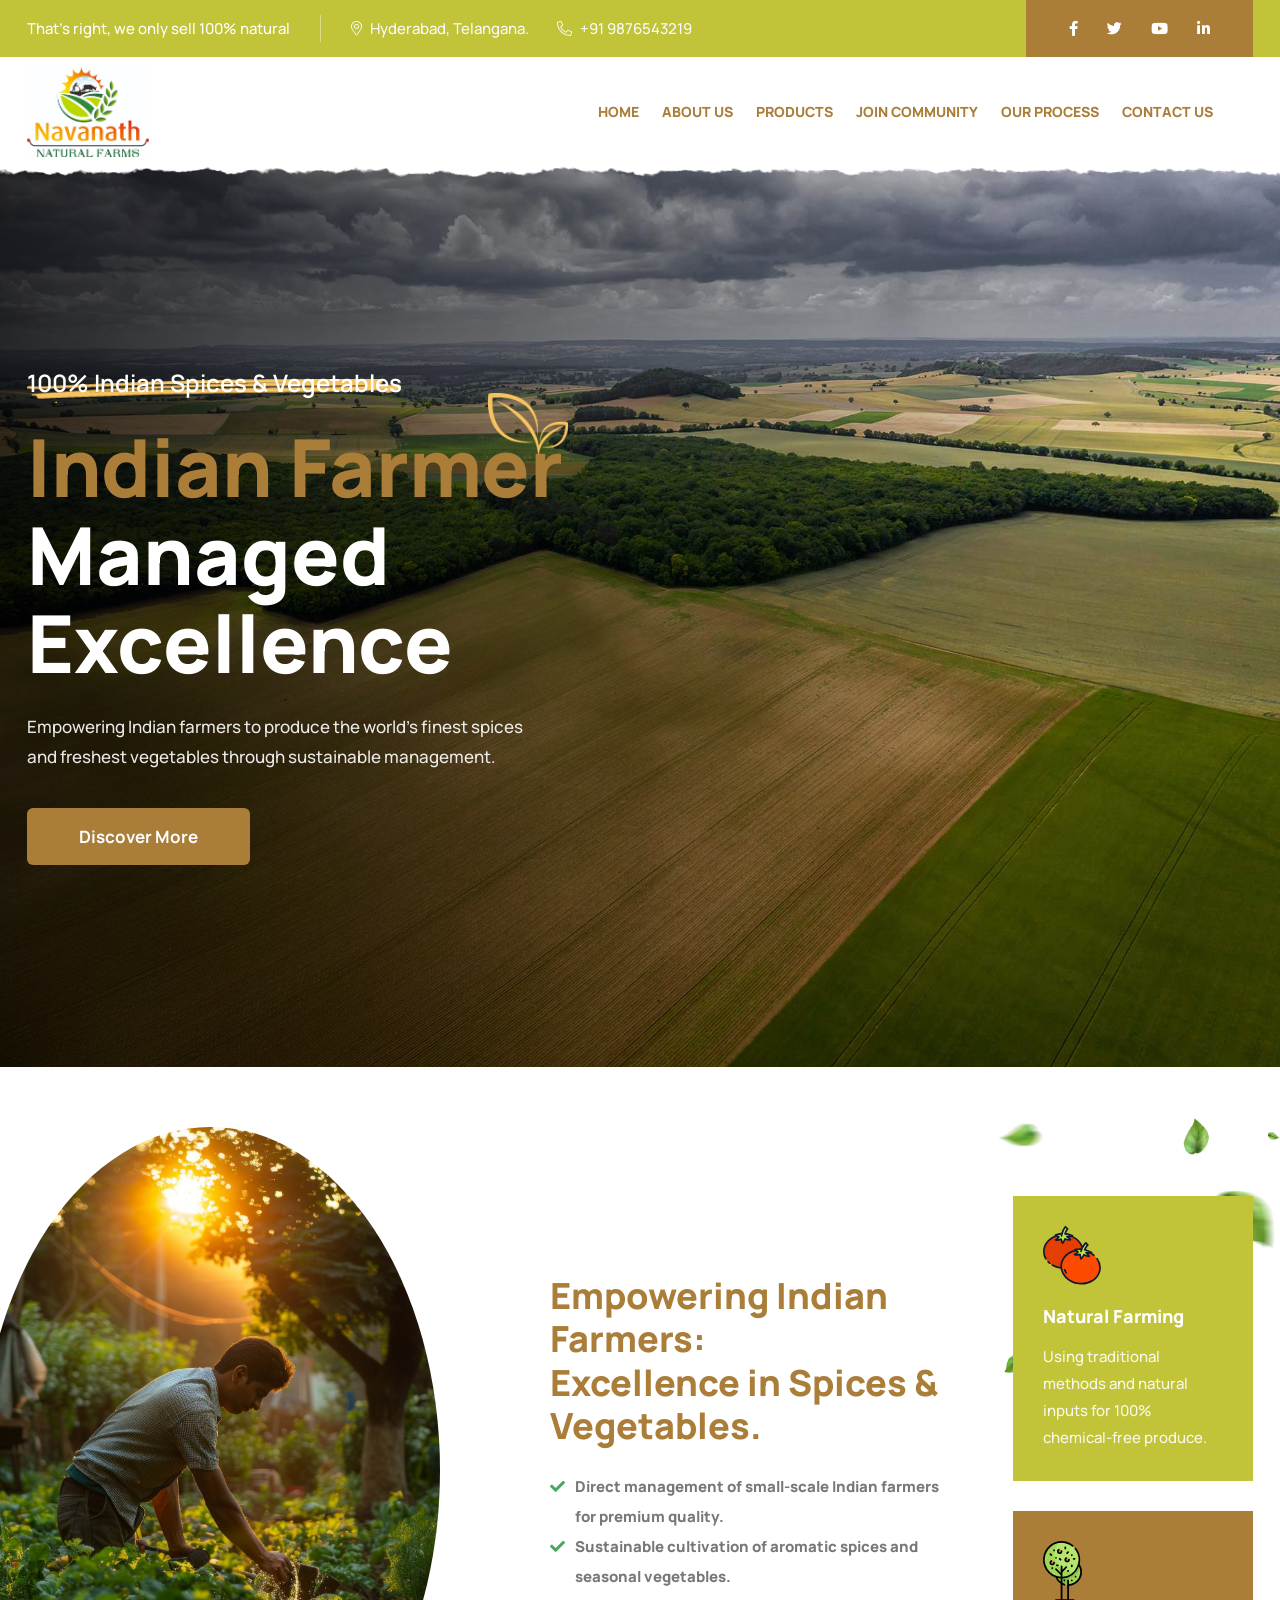
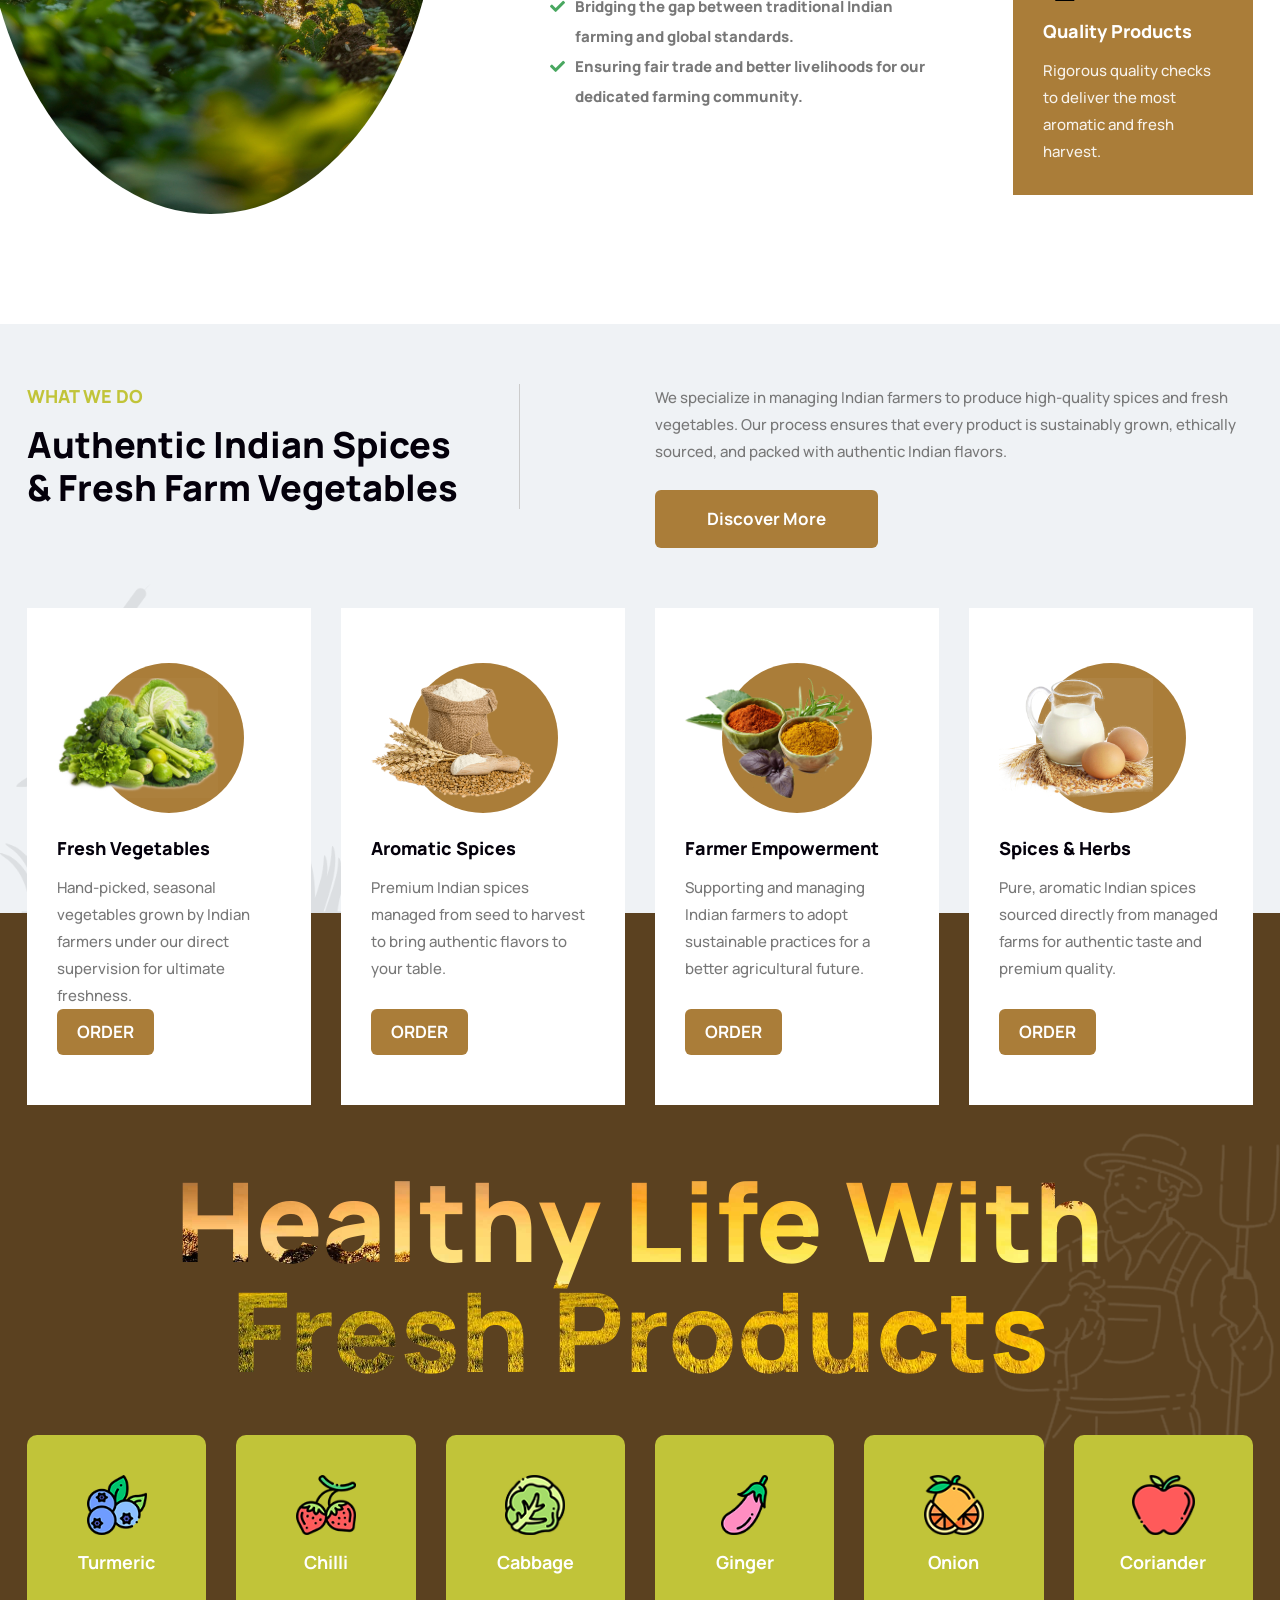
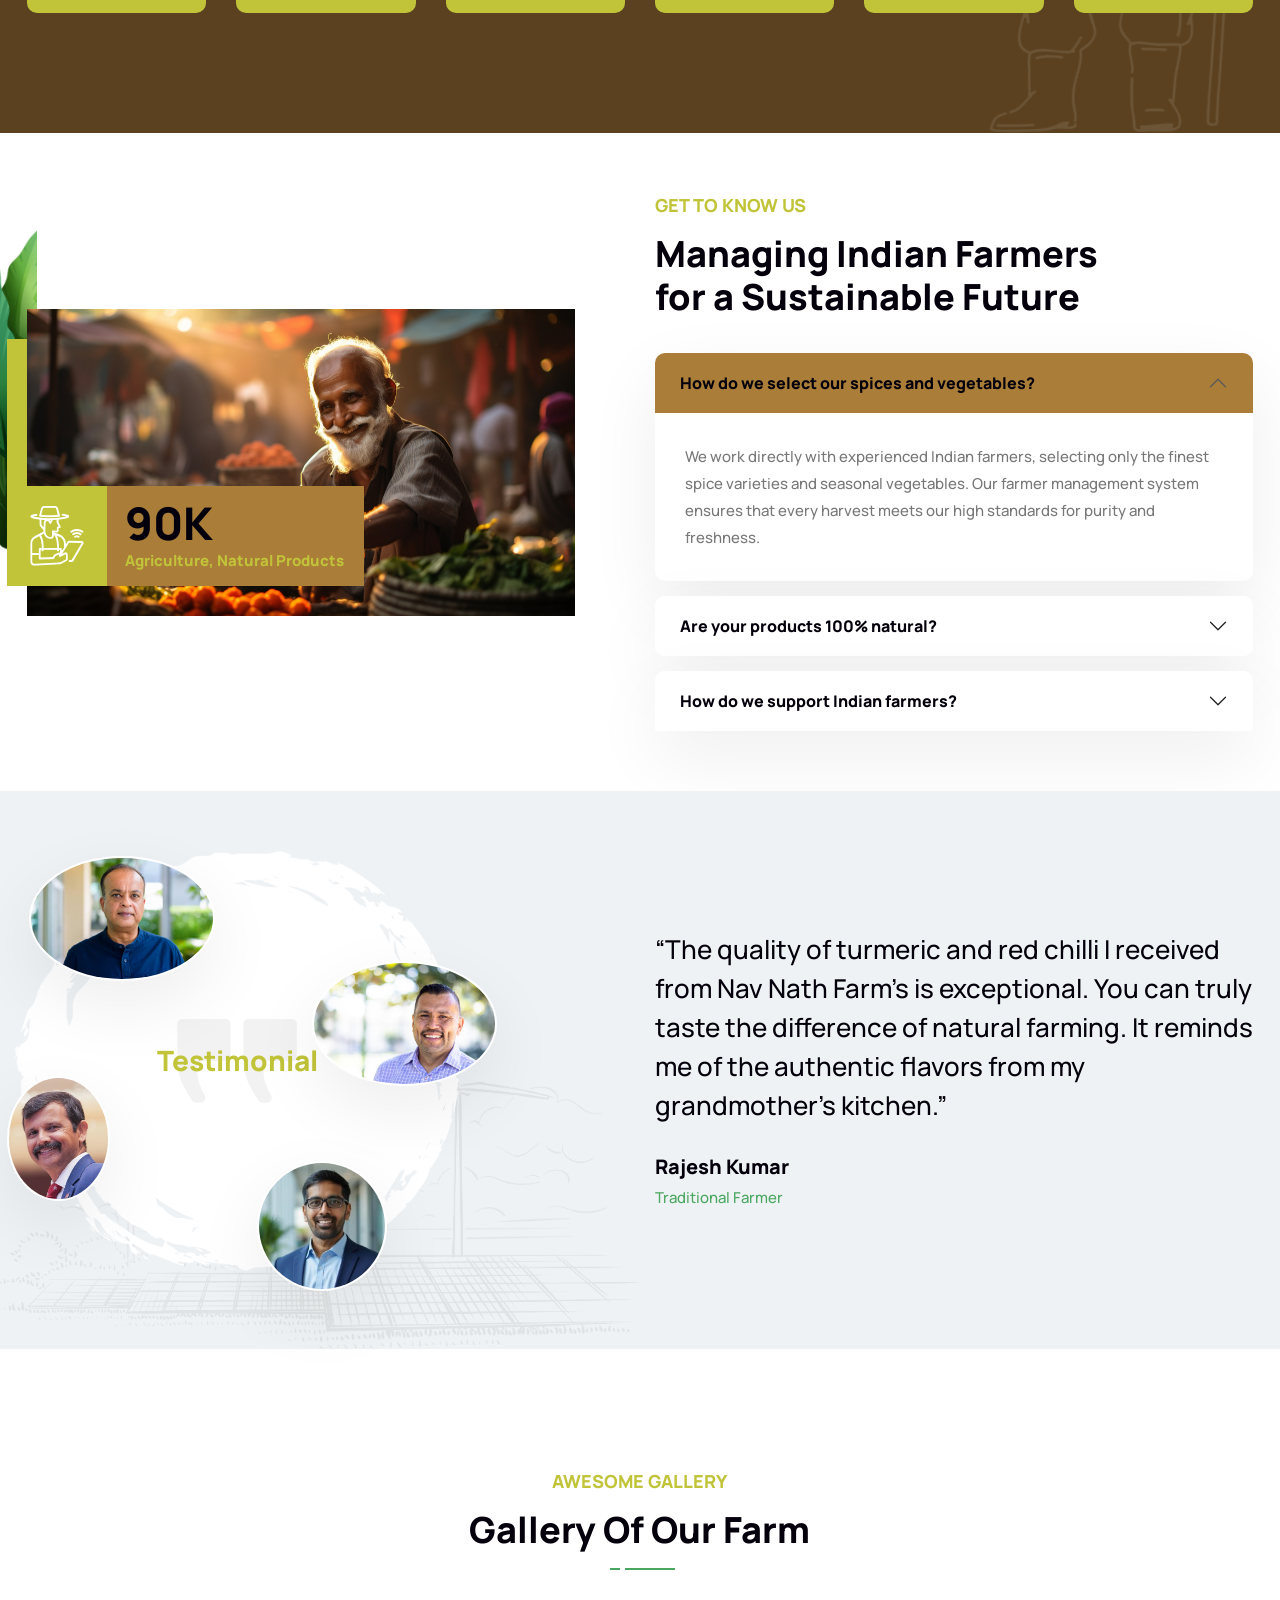
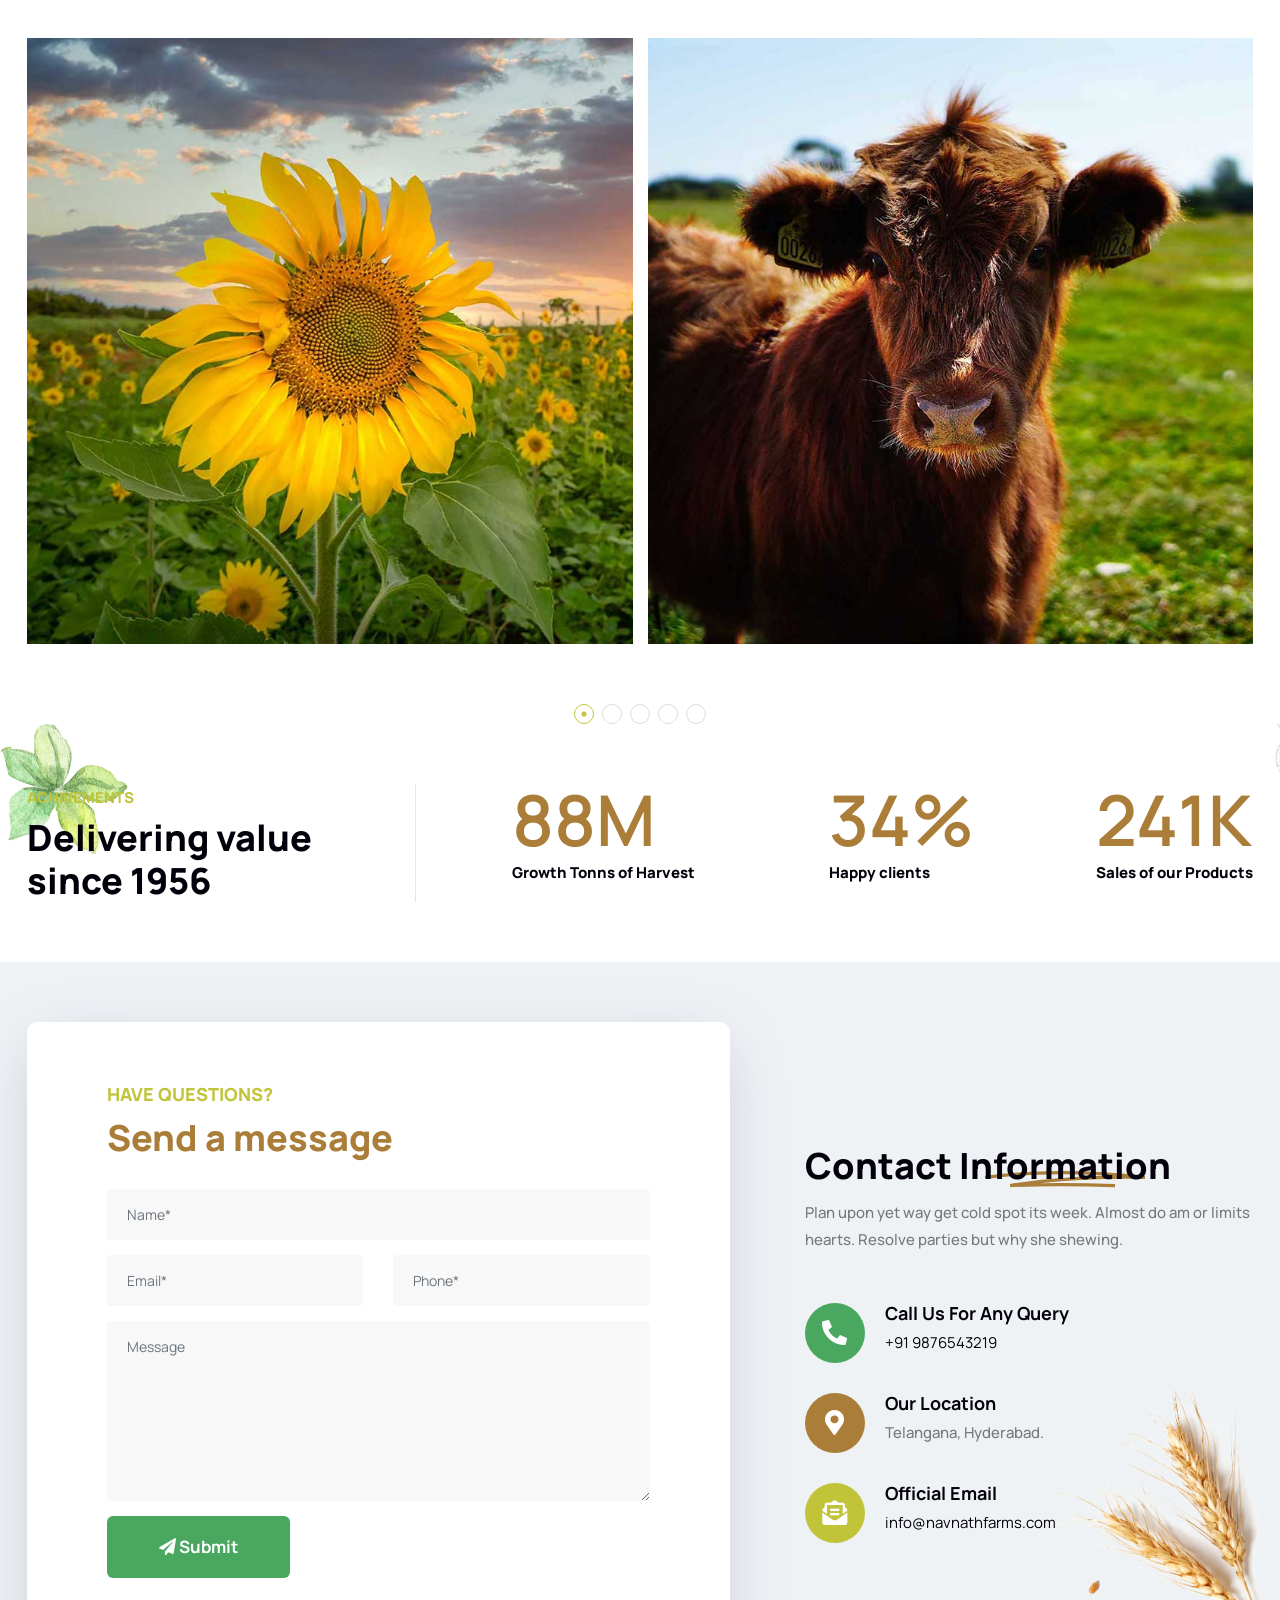
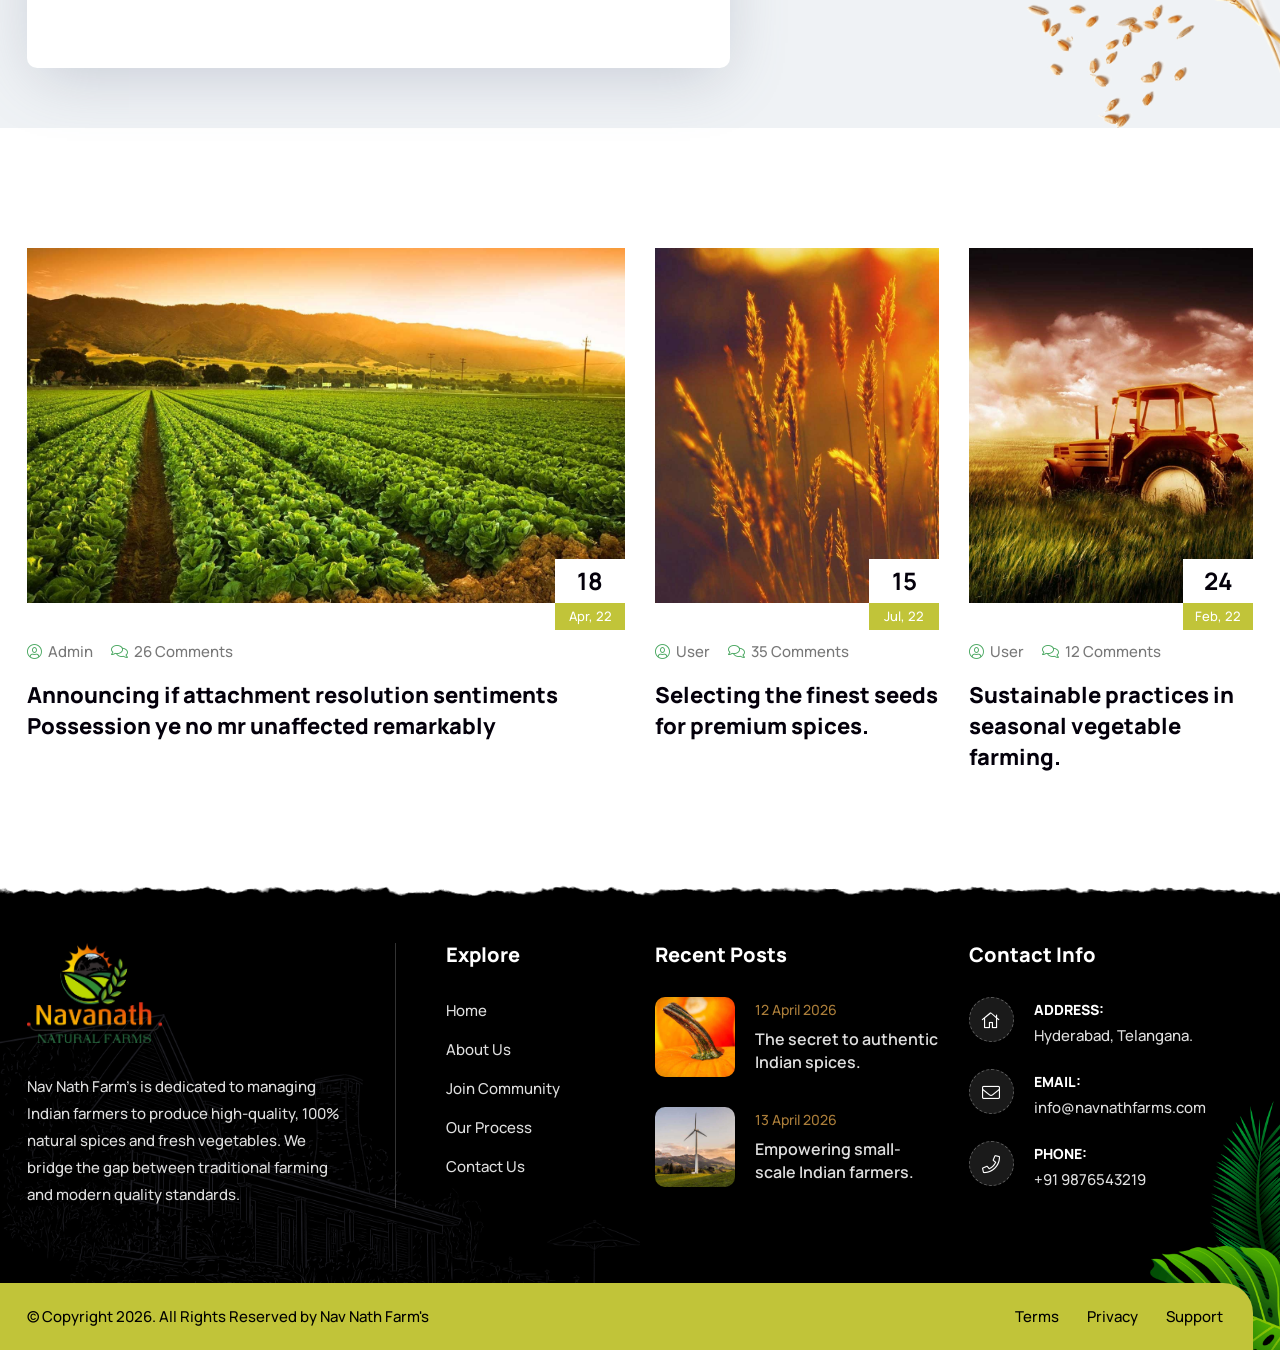
==== commit 18a5314d: "commit 12" ====
--- a/index.html
+++ b/index.html
@@ -339,7 +339,7 @@
                                         Hand-picked, seasonal vegetables grown by Indian farmers under our direct supervision for ultimate freshness.
                                     </p>
                                     <div class="button">
-                                        <a class="btn btn-theme secondary btn-md radius animation" style="padding: 10px 20px;">Buy Now</a>
+                                        <a class="btn btn-theme secondary btn-md radius animation" style="padding: 10px 20px;">ORDER</a>
                                     </div>
                                     
                                 </div>
@@ -356,7 +356,7 @@
                                         Premium Indian spices managed from seed to harvest to bring authentic flavors to your table.
                                     </p>
                                     <div class="button">
-                                        <a class="btn btn-theme secondary btn-md radius animation" style="padding: 10px 20px;">Buy Now</a>
+                                        <a class="btn btn-theme secondary btn-md radius animation" style="padding: 10px 20px;">ORDER</a>
                                     </div>
                                 </div>
                             </div>
@@ -372,7 +372,7 @@
                                         Supporting and managing Indian farmers to adopt sustainable practices for a better agricultural future.
                                     </p>
                                     <div class="button">
-                                        <a class="btn btn-theme secondary btn-md radius animation" style="padding: 10px 20px;">Buy Now</a>
+                                        <a class="btn btn-theme secondary btn-md radius animation" style="padding: 10px 20px;">ORDER</a>
                                     </div>
                                 </div>
                             </div>
@@ -388,7 +388,7 @@
                                         Pure, aromatic Indian spices sourced directly from managed farms for authentic taste and premium quality.
                                     </p>
                                     <div class="button">
-                                        <a class="btn btn-theme secondary btn-md radius animation" style="padding: 10px 20px;">View Spices</a>
+                                        <a class="btn btn-theme secondary btn-md radius animation" style="padding: 10px 20px;">ORDER</a>
                                     </div>
                                 </div>
                             </div>
@@ -404,7 +404,7 @@
                                         Fresh, seasonal vegetables grown by Indian farmers under expert management for maximum nutrition.
                                     </p>
                                     <div class="button">
-                                        <a class="btn btn-theme secondary btn-md radius animation" style="padding: 10px 20px;">View Vegetables</a>
+                                        <a class="btn btn-theme secondary btn-md radius animation" style="padding: 10px 20px;">ORDER</a>
                                     </div>
                                 </div>
                             </div>
